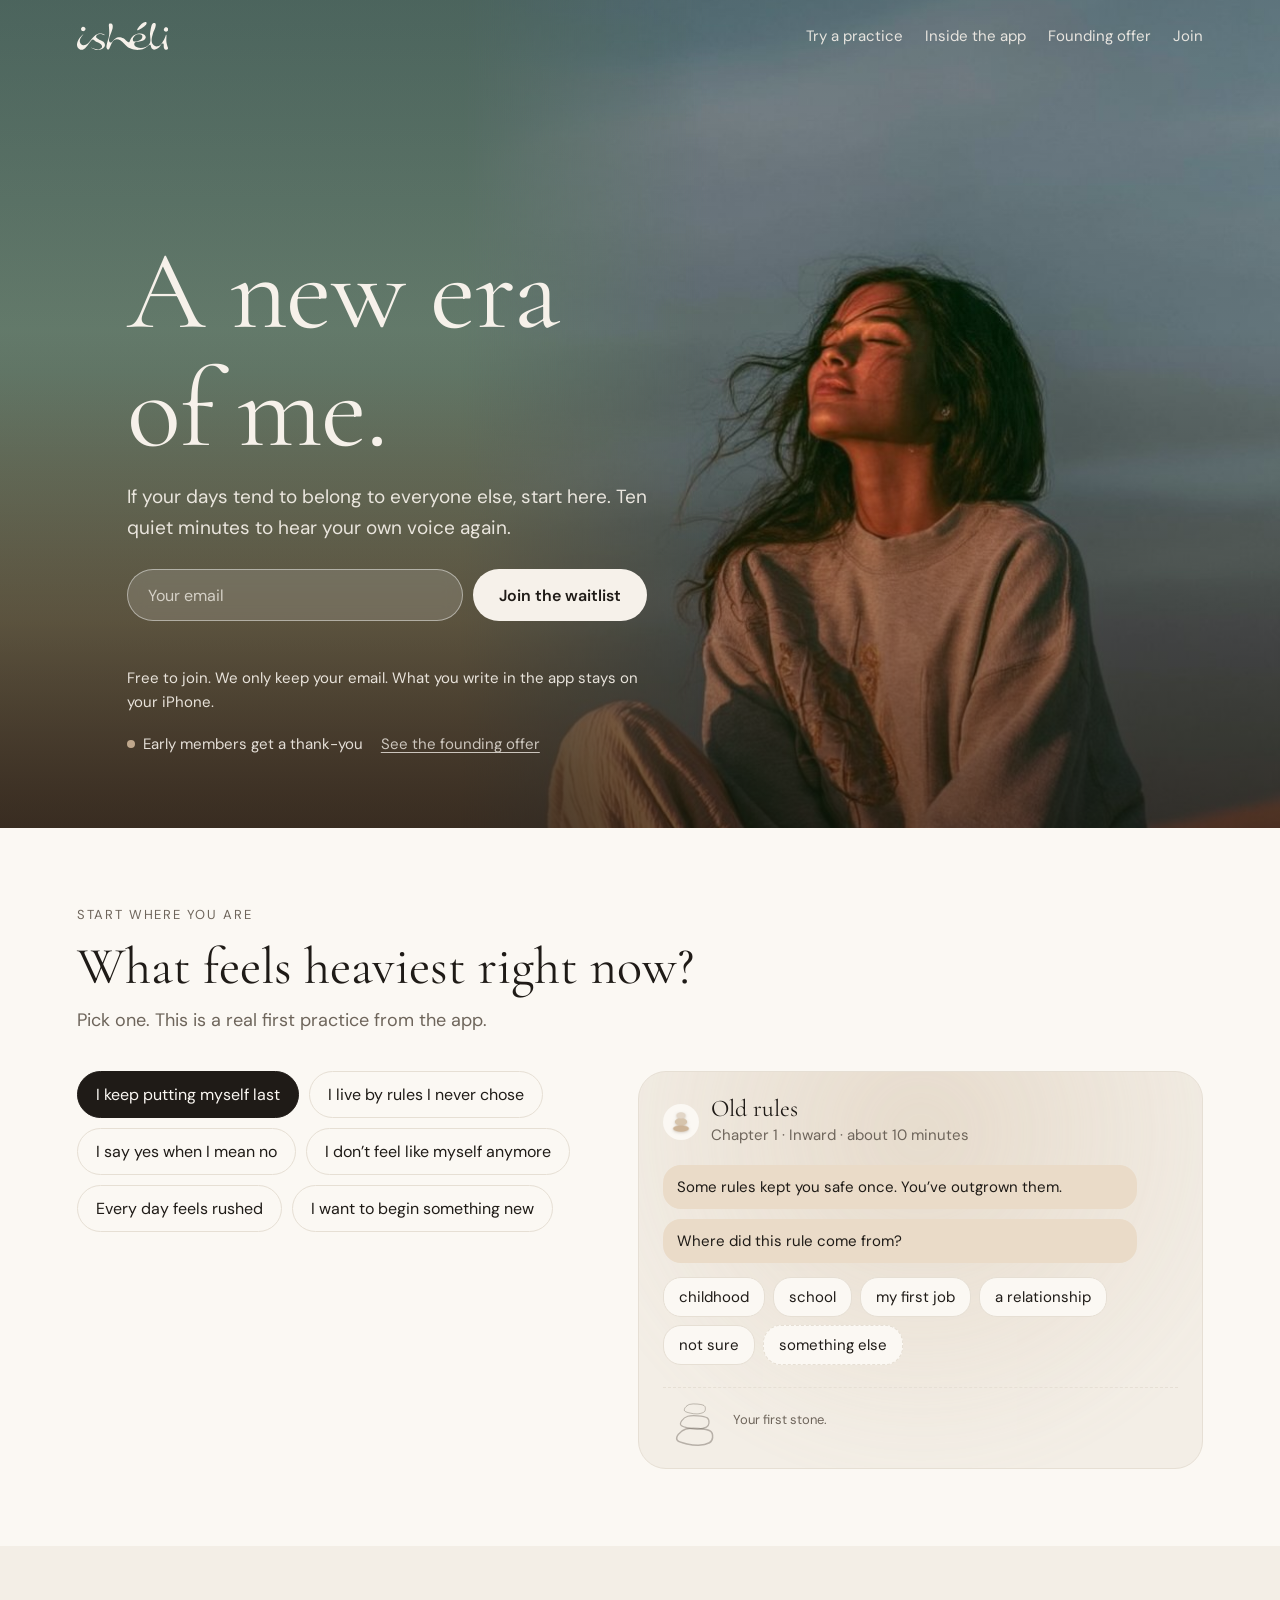
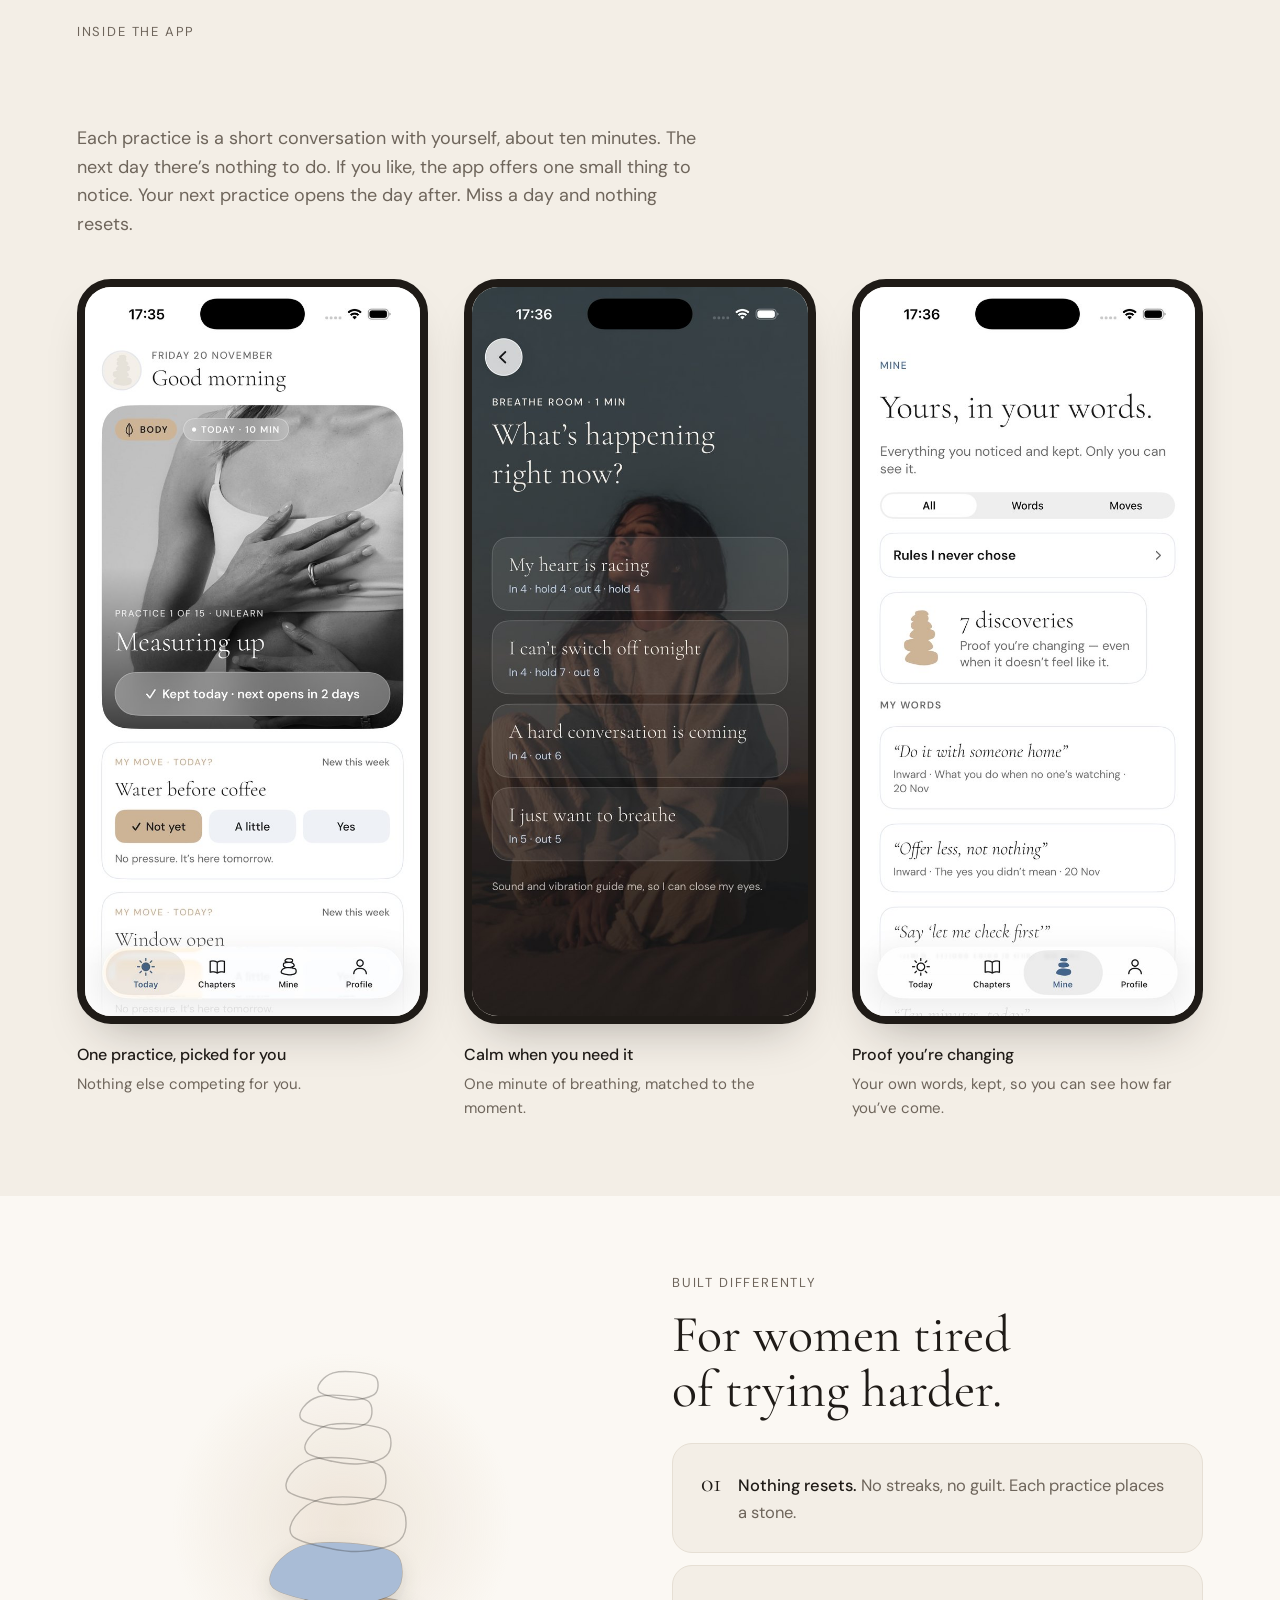
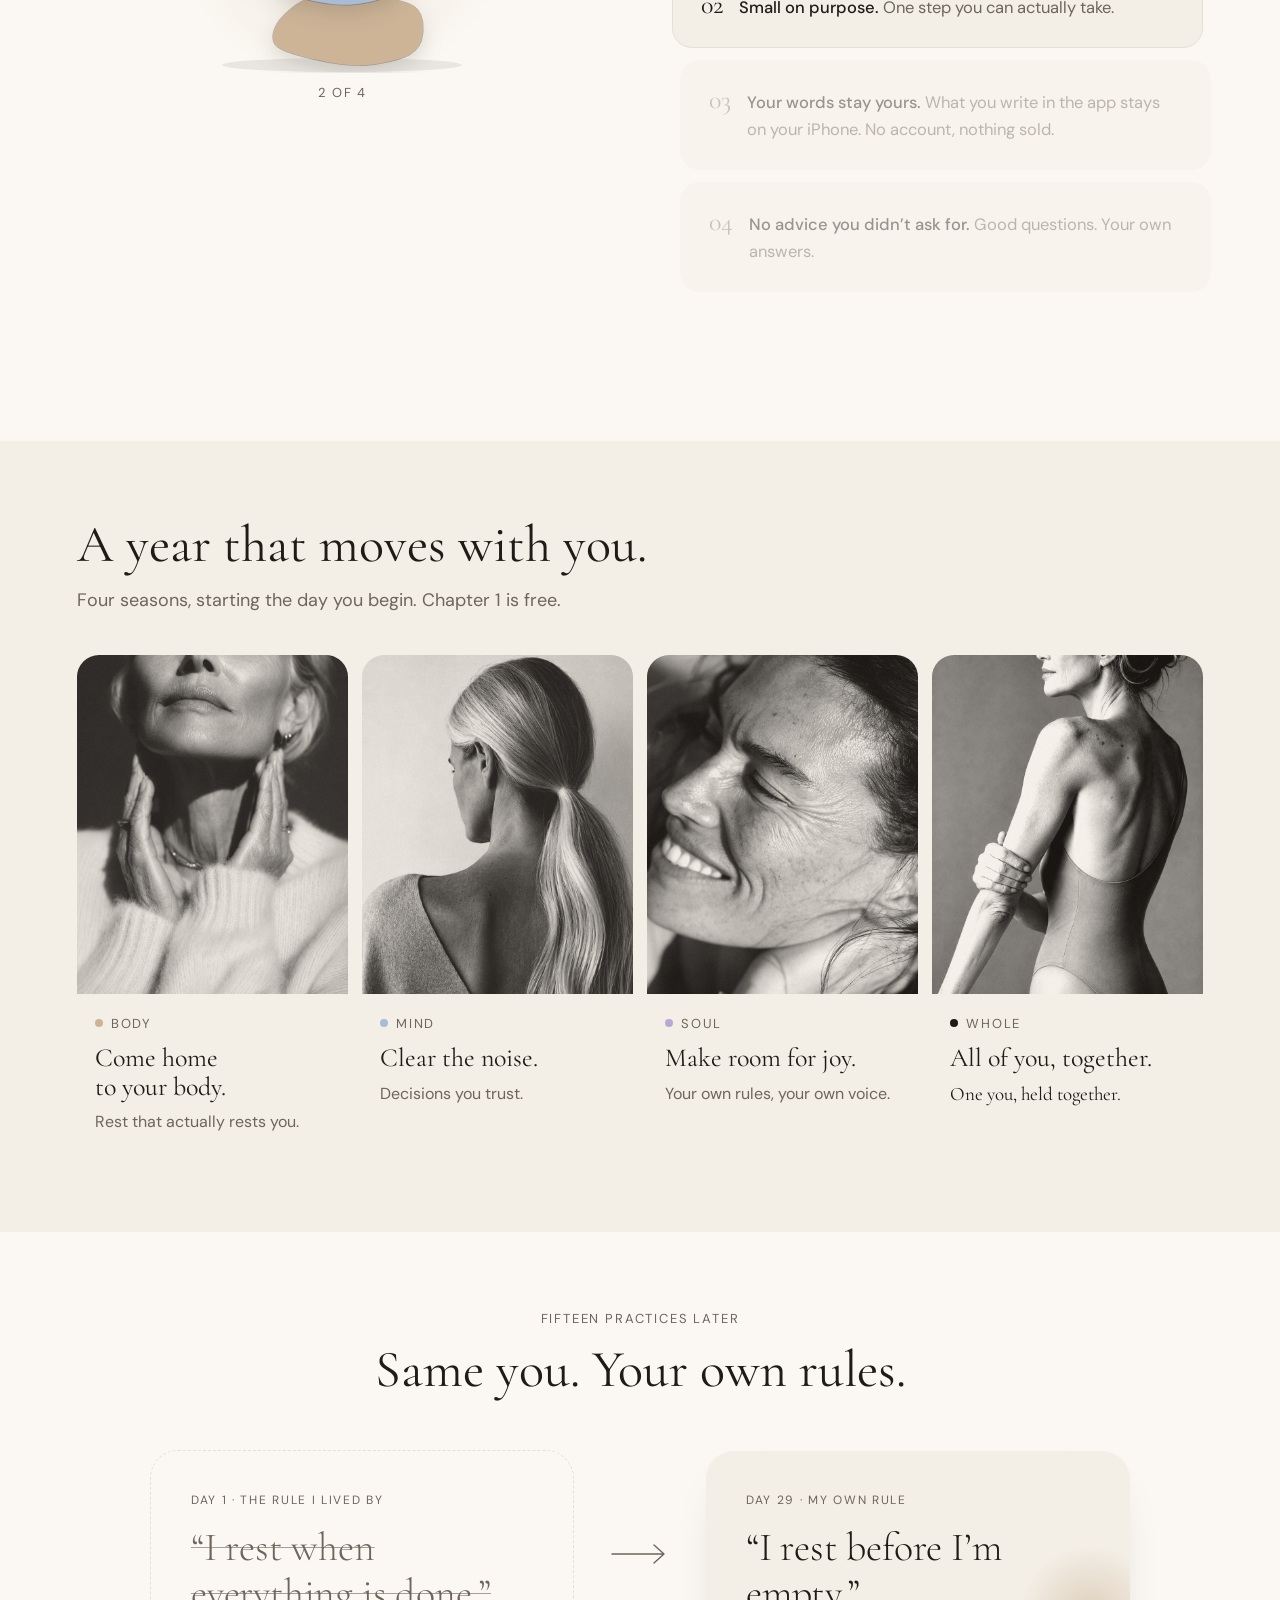
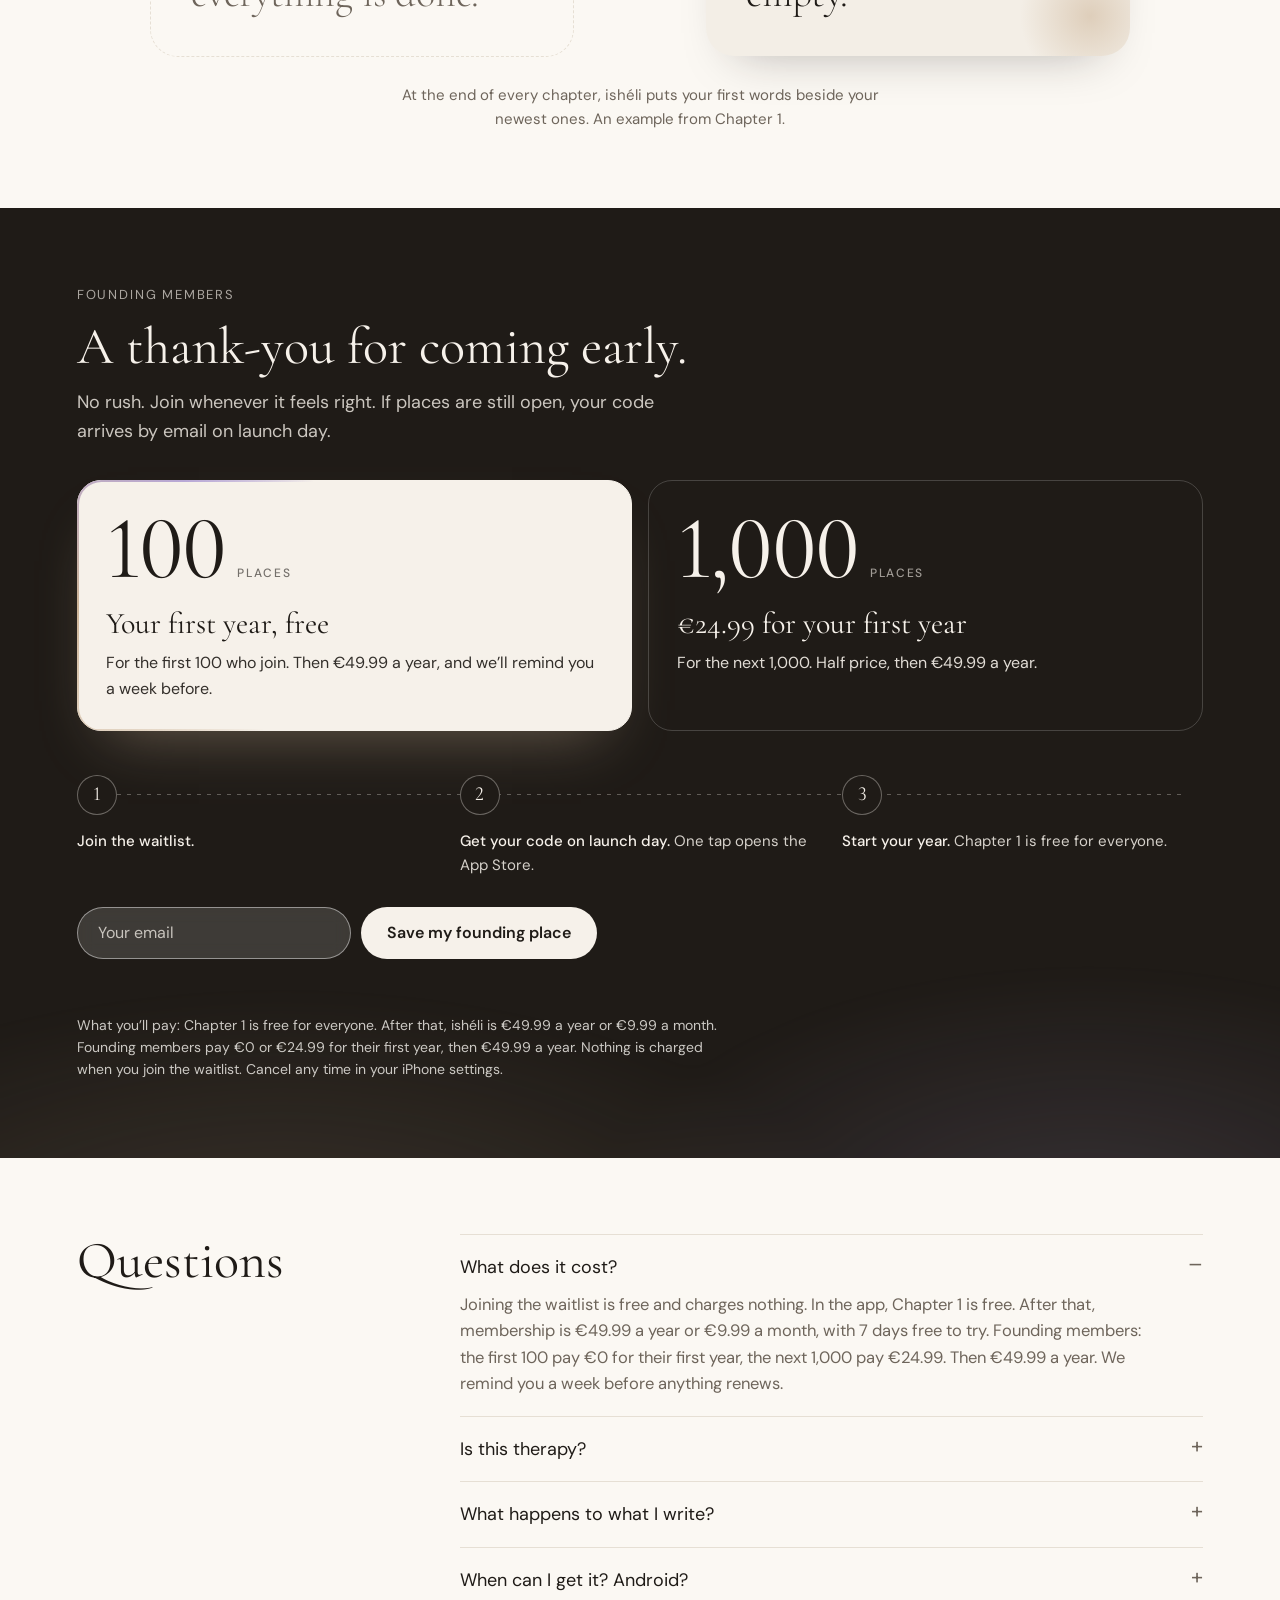
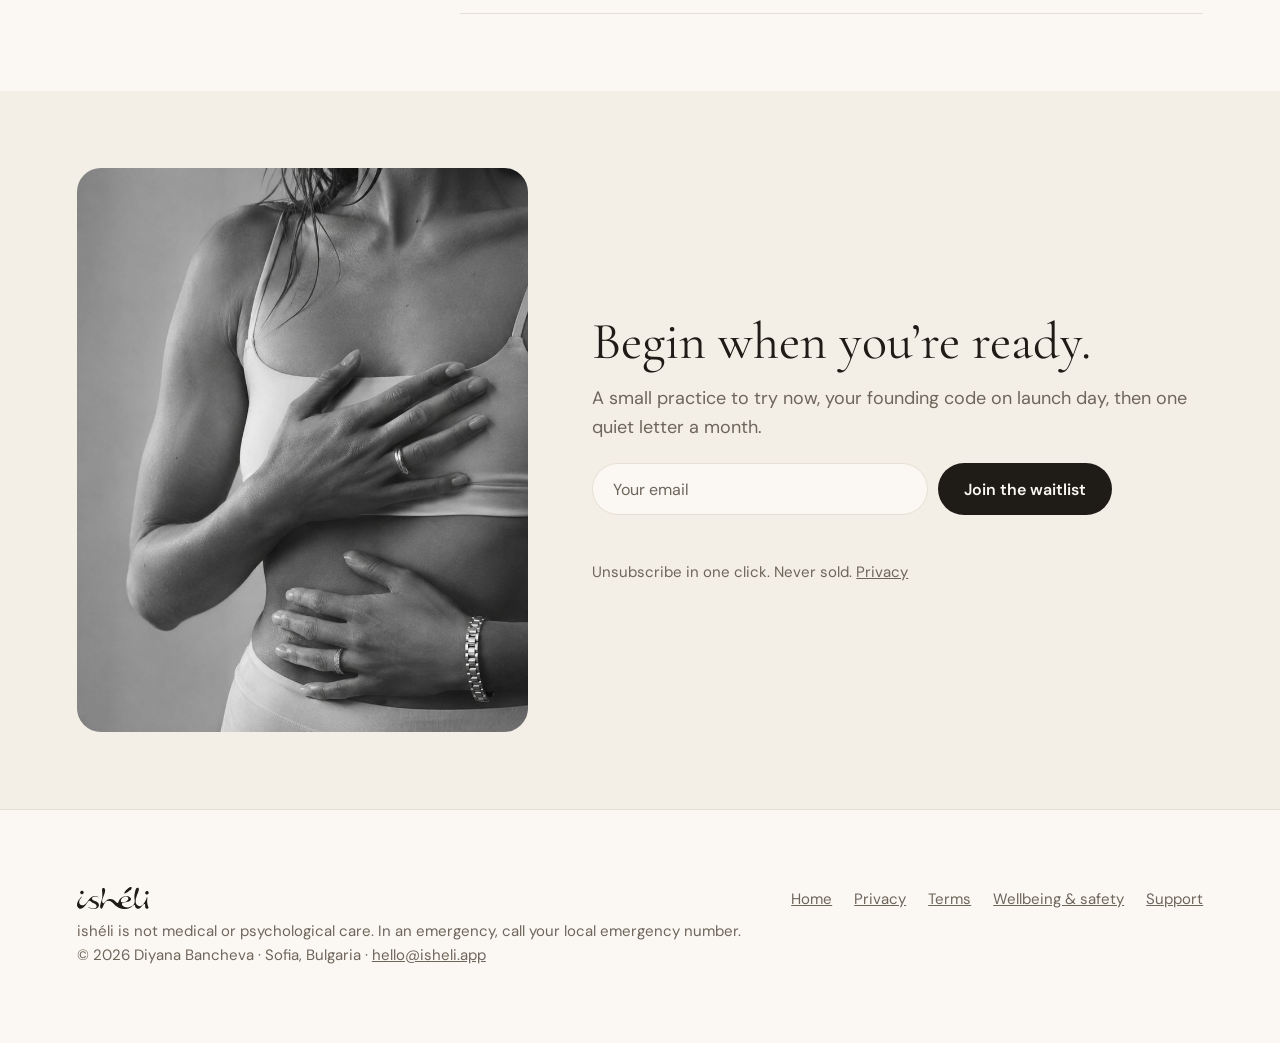
==== index.html @ 9d50bbc4 "Feel seen: personal reply, clear pricing, precise privacy, calmer offer Co-Authored-By: Claude Opus " ====
<!DOCTYPE html><html lang="en"><head><meta charset="utf-8">
<meta name="viewport" content="width=device-width,initial-scale=1">
<title>ishéli — a new era of me</title><meta name="description" content="Short practices that feel like a conversation. A stone for each one. Coming soon to iPhone.">
<link rel="icon" href="assets/favicon.png"><link rel="apple-touch-icon" href="assets/icon.png">
<meta property="og:title" content="ishéli — a new era of me"><meta property="og:description" content="Short practices that feel like a conversation. A stone for each one. Coming soon to iPhone."><meta property="og:image" content="https://isheli.app/assets/hero.jpg"><meta property="og:url" content="https://isheli.app/"><link rel="canonical" href="https://isheli.app/">
<link rel="preload" href="assets/fonts/CormorantGaramond.woff2" as="font" type="font/woff2" crossorigin><link rel="preload" href="assets/fonts/DMSans.woff2" as="font" type="font/woff2" crossorigin><link rel="stylesheet" href="assets/site.css"><script src="assets/consent.js" defer></script>
</head><body>
<header class="top"><svg class="wm" role="img" aria-label="ishéli" viewBox="0 0 636.12 195.147" fill="none" xmlns="http://www.w3.org/2000/svg">
<g id="ISHELI_FINAL_A_NEW_ERA_OF_ME_small">
<path id="Vector" d="M193.665 90.3365C192.832 88.1487 187.184 85.402 181.517 83.4983C168.489 79.1035 155.367 79.113 144.023 83.0057C123.313 90.1092 108.554 110.151 93.9939 129.254C84.4573 141.747 75.0153 153.833 61.2402 159.307C53.5957 162.338 44.6268 163.342 37.1054 160.254C28.6852 156.797 22.0909 148.197 20.1609 138.953C18.2782 129.927 20.8421 120.266 24.6359 112.841C26.178 109.819 27.9283 107.167 30.3503 103.975C36.2161 96.2278 46.027 85.2789 44.6646 85.2789C43.2266 85.2694 29.461 97.3548 22.3463 105.718C19.9527 108.531 18.316 110.927 16.6887 113.343C14.2383 116.98 11.8258 120.673 9.60249 124.746C1.39987 139.796 -4.11583 160.103 3.93541 175.399C9.70657 186.367 22.441 194.749 34.532 193.508C42.4224 192.694 50.0384 187.778 56.5949 182.228C68.175 172.425 76.4628 160.652 84.5424 148.671C87.8916 143.689 91.2124 138.678 95.3657 133.337C99.6042 127.881 104.713 122.085 109.585 121.251C116.861 120.01 123.597 129.804 131.052 135.363C134.931 138.252 139.009 139.995 143.247 141.776C150.277 144.731 157.779 147.799 164.184 153.179C170.788 158.72 176.228 166.723 174.289 173.95C173.125 178.288 169.293 182.351 165.083 185.287C154.222 192.845 140.759 192.892 128.365 188.914C120.229 186.31 112.556 181.963 105.252 180.343C102.897 179.822 100.579 179.576 100.162 180.286C99.9353 180.684 100.295 181.356 101.071 182.038C103.01 183.724 107.58 185.448 111.44 187.02C118.365 189.843 123.001 192.173 128.678 193.574C149.813 198.774 185.386 191.14 193.069 169.763C196.919 159.051 193.769 144.882 184.1 136.86C176.853 130.846 165.944 128.279 158.186 124.746C154.478 123.051 151.488 121.147 147.552 118.855C142.812 116.108 136.719 112.812 134.364 108.588C130.967 102.469 135.414 94.4188 141.535 89.6736C151.412 82.0113 165.651 82.9773 177.449 87.0973C180.769 88.2623 183.901 89.6736 187.156 90.7439C189.502 91.511 191.914 92.1077 193.021 91.7762C193.731 91.5678 193.911 90.9711 193.665 90.3365ZM618.299 36.4445C609.585 37.8652 602.934 50.0738 605.64 58.0108C608.176 65.4647 618.961 69.1586 626.587 66.0236C633.654 63.1159 638.016 54.3548 635.31 47.0714C632.916 40.6308 624.997 35.3458 618.299 36.4445ZM41.2871 33.5178C35.3362 34.5407 29.9718 40.091 28.4865 45.878C26.6605 53.0099 30.7193 60.5018 37.3514 63.0212C41.9494 64.7544 47.7773 64.1008 52.0915 61.3731C57.768 57.7929 60.8239 50.6136 58.8276 44.4572C56.6611 37.761 48.5436 32.2771 41.2871 33.5178ZM622.641 89.361C622.339 88.7264 621.96 88.2529 621.506 88.3855C620.995 88.537 620.39 89.4747 619.832 90.7439C618.763 93.1591 617.835 96.7677 616.776 100.092C613.881 109.147 609.964 116.07 606.047 123.117C601.913 130.552 597.788 138.129 592.357 145.649C584.438 156.646 573.747 167.547 561.505 169.744C548.969 171.989 534.806 165.122 527.389 154.107C519.092 141.775 519.262 124.235 521.769 109.743C523.065 102.261 524.986 95.5837 527.086 88.4423C529.13 81.4714 531.344 74.0458 534.002 67.0275C539.414 52.6879 546.633 40.0057 548.667 24.2169C549.442 18.1363 549.452 11.6011 544.892 8.74071C542.498 7.23476 538.846 6.74227 535.724 7.22531C526.755 8.59866 522.063 17.9658 519.092 26.6416C515.894 36.0088 514.692 44.5615 512.942 53.7866C511.324 62.3013 509.234 71.3843 508.798 80.4958C508.013 96.7771 512.488 113.153 511.655 128.79C511.164 138.044 508.817 147.032 503.585 154.429C497.653 162.811 488.032 169.138 478.088 173.704C458.646 182.626 437.974 184.776 418.617 176.1C409.582 172.046 400.84 165.643 399.184 156.257C398.295 151.218 399.449 145.327 403.205 142.42C405.23 140.857 408.011 140.156 410.783 139.502C421.455 136.983 432.118 135.041 442.212 133.384C448.608 132.333 454.786 131.395 461.059 128.364C469.668 124.216 478.457 116.155 479.261 107.963C480.009 100.357 473.869 92.657 466.64 87.6088C448.504 74.9645 423.546 79.0846 404.047 89.1526C390.281 96.2467 379.241 106.305 372.646 121.308C368.531 130.685 366.147 141.984 359.997 141.652C353.63 141.311 343.232 128.535 335.049 121.261C330.924 117.605 327.357 115.341 323.251 113.257C313.307 108.199 300.185 104.174 288.283 105.908C281.831 106.855 275.729 109.488 270.317 112.822C262.029 117.927 255.35 124.642 247.866 133.337C243.779 138.082 239.455 143.414 234.99 143.48C231.187 143.547 227.289 139.787 225.103 135.524C220.969 127.455 223.012 117.586 225.538 108.9C227.487 102.157 229.73 96.1235 232.189 89.9577C237.686 76.1484 244.309 61.6762 247.431 47.204C248.86 40.574 249.56 33.9535 249.011 26.6511C248.566 20.6462 247.27 14.1963 242.161 11.3359C238.027 9.03437 231.414 9.08172 227.478 10.976C221.215 13.9974 221.707 21.6976 222.274 29.3978C224.28 56.2397 227.289 83.1193 221.026 108.162C219.408 114.631 217.175 120.976 215.283 127.048C213.003 134.369 211.234 141.292 209.171 149.381C205.727 162.859 201.441 179.585 210.297 188.801C212.87 191.472 216.551 193.508 219.54 192.116C222.473 190.742 224.753 186.064 226.608 182.095C230.089 174.67 232.104 169.716 234.725 163.683C240.146 151.181 248.188 134.019 259.976 126.243C272.133 118.22 288.264 120.152 301.547 127.569C320.961 138.404 334.292 160.946 352.438 173.789C357.812 177.596 363.602 180.542 369.59 183.146C390.792 192.353 414.322 197.117 437.482 194.133C450.964 192.4 464.323 188.043 475.581 181.309C480.576 178.326 485.165 174.869 490.378 170.635C498.335 164.194 507.748 155.954 511.901 160.197C514.759 163.124 515.118 171.98 517.786 178.505C522.337 189.644 533.614 193.991 544.088 192.277C551.041 191.14 557.636 187.323 563.482 182.995C570.219 178.003 575.952 172.33 580.928 165.16C584.192 160.453 587.135 155.111 591.78 152.27C594.883 150.366 598.753 149.58 601.071 150.574C606.104 152.724 603.852 163.219 604.533 172.671C605.281 183.071 609.567 192.201 618.148 193.139C624.051 193.792 631.979 190.553 633.957 185.922C635.594 182.114 633.2 177.369 631.346 172.595C628.678 165.7 627.107 158.758 625.66 152.222C624.165 145.469 622.802 139.152 622.537 131.329C622.045 116.231 625.678 95.5458 622.641 89.361ZM452.988 93.1212C457.605 99.8743 455.391 111.353 449.299 118.58C445.94 122.568 441.399 125.257 436.716 127.587C429.752 131.044 422.486 133.715 414.454 135.363C406.299 137.04 397.368 137.684 392.807 133.412C388.446 129.311 388.105 120.702 390.641 113.267C393.035 106.229 398.002 100.253 403.489 95.6405C409.232 90.8196 415.533 87.4951 423.234 86.027C434.133 83.9433 447.832 85.5725 452.988 93.1212ZM483.452 2.34753C480.113 -1.89564 471.74 0.330168 464.937 3.38942C452.44 8.987 445.211 17.3786 436.498 27.4372C430.244 34.6544 423.224 42.7429 420.377 50.8031C419.061 54.5064 418.636 58.2002 421.237 58.3139C422.344 58.3517 424 57.7551 425.646 57.0921C434.464 53.5498 442.979 48.3879 450.841 43.4249C457.605 39.1438 463.887 35.0143 470.614 29.7388C476.915 24.7852 483.623 18.8278 484.947 11.2791C485.524 7.99252 485.08 4.41229 483.452 2.34753Z" fill-rule="evenodd" clip-rule="evenodd" fill="currentColor"/>
</g>
</svg>
<nav><a href="#feel">Try a practice</a><a href="#how">Inside the app</a><a href="#offer">Founding offer</a><a href="#join">Join</a></nav></header>
<section class="hero"><img src="assets/hero.jpg" alt="A woman sitting on a sand dune at sunset, eyes closed, face turned to the light">
<div class="in" id="join"><h1>A new era<br>of me.</h1>
<p class="sub">If your days tend to belong to everyone else, start here. Ten quiet minutes to hear your own voice again.</p>
<form class="join" novalidate>
<input type="email" name="email" required autocomplete="email" placeholder="Your email" aria-label="Your email">
<button type="submit">Join the waitlist</button></form>
<p class="note" role="status" aria-live="polite"></p>
<p class="reassure">Free to join. We only keep your email. What you write in the app stays on your iPhone.</p>
<div class="offer-line"><span>Early members get a thank-you</span><a href="#offer">See the founding offer</a></div>
</div></section>

<section class="band" id="feel"><div class="wrap">
<p class="eyebrow">Start where you are</p>
<h2 class="reveal">What feels heaviest right now?</h2>
<p class="lead">Pick one. This is a real first practice from the app.</p>
<div class="feel" id="feel-root" style="--glow:#CDB497">
<div class="pains" role="radiogroup" aria-label="What feels heaviest right now">
<button type="button" role="radio" aria-checked="true" class="pain" data-k="myself-last">I keep putting myself last</button>
<button type="button" role="radio" aria-checked="false" class="pain" data-k="own-rules">I live by rules I never chose</button>
<button type="button" role="radio" aria-checked="false" class="pain" data-k="say-what-i-think">I say yes when I mean no</button>
<button type="button" role="radio" aria-checked="false" class="pain" data-k="know-myself">I don’t feel like myself anymore</button>
<button type="button" role="radio" aria-checked="false" class="pain" data-k="slow-down">Every day feels rushed</button>
<button type="button" role="radio" aria-checked="false" class="pain" data-k="begin-new">I want to begin something new</button>
</div>
<div class="demo" aria-live="polite"><span class="demo-glow" aria-hidden="true"></span>
<div class="demo-top"><img class="demo-mark" src="assets/icon.png" alt="" width="36" height="36"><span><b id="d-title">Old rules</b><small>Chapter 1 · Inward · about 10 minutes</small></span></div>
<div class="bub ish" id="d-insight">Some rules kept you safe once. You’ve outgrown them.</div>
<div class="bub ish" id="d-q">Where did this rule come from?</div>
<div class="opts" id="d-opts" role="group" aria-label="Your answer"><button type="button">childhood</button><button type="button">school</button><button type="button">my first job</button><button type="button">a relationship</button><button type="button">not sure</button><button type="button" class="else">something else</button></div>
<div class="bub her" id="d-her" hidden></div>
<div class="bub ish reflect" id="d-reflect" hidden></div>
<p class="demo-hint" id="d-notme" hidden>Not quite you? Choose another above. You can always say it in your own words.</p>
<p class="demo-hint" id="d-hint" hidden>Tap an answer — there’s no wrong one.</p>
<div class="demo-move" id="d-movebox"><small>One small thing to try</small><b id="d-move">Keep the care, drop the cost</b><span id="d-light">Write the old rule down. That’s all.</span></div>
<div class="demo-stone" id="d-stone" aria-hidden="true"><svg viewBox="0 0 60 52"><path class="ms ms3" transform="translate(17 6) scale(.17)" d="M151.722 40.7958C151.045 48.3656 148.475 55.4839 139.378 60.4493C130.263 65.4148 111.634 69.8073 97.0671 70.606C82.5006 71.4046 65.6597 68.3837 51.9613 65.2412C38.2628 62.0987 20.4844 57.9319 14.8592 51.7337C9.23398 45.5356 12.7411 35.5352 18.21 28.087C23.679 20.6562 34.5821 10.9857 47.7076 7.11403C60.8158 3.24236 80.9554 3.58959 96.9109 4.90909C112.866 6.22858 134.273 9.05855 143.423 15.0484C152.555 21.0208 152.399 33.2261 151.722 40.7958Z"/><path class="ms ms2" transform="translate(12 19) scale(.23)" d="M151.722 40.7958C151.045 48.3656 148.475 55.4839 139.378 60.4493C130.263 65.4148 111.634 69.8073 97.0671 70.606C82.5006 71.4046 65.6597 68.3837 51.9613 65.2412C38.2628 62.0987 20.4844 57.9319 14.8592 51.7337C9.23398 45.5356 12.7411 35.5352 18.21 28.087C23.679 20.6562 34.5821 10.9857 47.7076 7.11403C60.8158 3.24236 80.9554 3.58959 96.9109 4.90909C112.866 6.22858 134.273 9.05855 143.423 15.0484C152.555 21.0208 152.399 33.2261 151.722 40.7958Z"/><path class="ms ms1" transform="translate(7 33) scale(.29)" d="M151.722 40.7958C151.045 48.3656 148.475 55.4839 139.378 60.4493C130.263 65.4148 111.634 69.8073 97.0671 70.606C82.5006 71.4046 65.6597 68.3837 51.9613 65.2412C38.2628 62.0987 20.4844 57.9319 14.8592 51.7337C9.23398 45.5356 12.7411 35.5352 18.21 28.087C23.679 20.6562 34.5821 10.9857 47.7076 7.11403C60.8158 3.24236 80.9554 3.58959 96.9109 4.90909C112.866 6.22858 134.273 9.05855 143.423 15.0484C152.555 21.0208 152.399 33.2261 151.722 40.7958Z"/></svg><span>Your first stone.</span></div>
</div>
</div>

</div></section>

<section class="band" id="how" style="background:var(--paper2)"><div class="wrap">
<p class="eyebrow">Inside the app</p>
<h2 class="reveal">Ten minutes. Then a day to let it settle.</h2>
<p class="lead rhythm reveal">Each practice is a short conversation with yourself, about ten minutes. The next day there’s nothing to do. If you like, the app offers one small thing to notice. Your next practice opens the day after. Miss a day and nothing resets.</p>
<div class="phones">
<figure class="phone"><img src="assets/screens/today.jpg" alt="ishéli Today screen: today’s practice card, Measuring up, and a small move to try this week" loading="lazy" width="640" height="1391"><figcaption><b>One practice, picked for you</b>Nothing else competing for you.</figcaption></figure>
<figure class="phone"><img src="assets/screens/breathe.jpg" alt="ishéli Breathe room: What’s happening right now? with choices like My heart is racing and I can’t switch off tonight" loading="lazy" width="640" height="1391"><figcaption><b>Calm when you need it</b>One minute of breathing, matched to the moment.</figcaption></figure>
<figure class="phone"><img src="assets/screens/mine.jpg" alt="ishéli Mine screen: Yours, in your words — your stones and the words you kept" loading="lazy" width="640" height="1391"><figcaption><b>Proof you’re changing</b>Your own words, kept, so you can see how far you’ve come.</figcaption></figure>
</div>
</div></section>

<section class="band built"><div class="wrap cairn">
<div class="cairn-stick" style="color:var(--ink)"><svg viewBox="0 0 340 400" role="img" aria-label="A cairn of stones, one placed for each promise"><defs><radialGradient id="cg" cx="50%" cy="50%" r="50%"><stop offset="0" style="stop-color:var(--body);stop-opacity:.28"/><stop offset="1" style="stop-color:var(--body);stop-opacity:0"/></radialGradient></defs><circle class="cairn-halo" cx="170" cy="250" r="170" fill="url(#cg)"/><ellipse cx="170" cy="392" rx="120" ry="7" fill="currentColor" opacity=".08"/><path class="slot" transform="translate(101 321) scale(1.071 1.059) translate(-12 -3.3)" d="M151.722 40.7958C151.045 48.3656 148.475 55.4839 139.378 60.4493C130.263 65.4148 111.634 69.8073 97.0671 70.606C82.5006 71.4046 65.6597 68.3837 51.9613 65.2412C38.2628 62.0987 20.4844 57.9319 14.8592 51.7337C9.23398 45.5356 12.7411 35.5352 18.21 28.087C23.679 20.6562 34.5821 10.9857 47.7076 7.11403C60.8158 3.24236 80.9554 3.58959 96.9109 4.90909C112.866 6.22858 134.273 9.05855 143.423 15.0484C152.555 21.0208 152.399 33.2261 151.722 40.7958Z"/><g class="fill" data-s="1"><path transform="translate(101 321) scale(1.071 1.059) translate(-12 -3.3)" d="M151.722 40.7958C151.045 48.3656 148.475 55.4839 139.378 60.4493C130.263 65.4148 111.634 69.8073 97.0671 70.606C82.5006 71.4046 65.6597 68.3837 51.9613 65.2412C38.2628 62.0987 20.4844 57.9319 14.8592 51.7337C9.23398 45.5356 12.7411 35.5352 18.21 28.087C23.679 20.6562 34.5821 10.9857 47.7076 7.11403C60.8158 3.24236 80.9554 3.58959 96.9109 4.90909C112.866 6.22858 134.273 9.05855 143.423 15.0484C152.555 21.0208 152.399 33.2261 151.722 40.7958Z" fill="#CDB497"/></g><path class="slot" transform="translate(98 269) scale(0.943 0.932) translate(-12 -3.3)" d="M151.722 40.7958C151.045 48.3656 148.475 55.4839 139.378 60.4493C130.263 65.4148 111.634 69.8073 97.0671 70.606C82.5006 71.4046 65.6597 68.3837 51.9613 65.2412C38.2628 62.0987 20.4844 57.9319 14.8592 51.7337C9.23398 45.5356 12.7411 35.5352 18.21 28.087C23.679 20.6562 34.5821 10.9857 47.7076 7.11403C60.8158 3.24236 80.9554 3.58959 96.9109 4.90909C112.866 6.22858 134.273 9.05855 143.423 15.0484C152.555 21.0208 152.399 33.2261 151.722 40.7958Z"/><g class="fill" data-s="2"><path transform="translate(98 269) scale(0.943 0.932) translate(-12 -3.3)" d="M151.722 40.7958C151.045 48.3656 148.475 55.4839 139.378 60.4493C130.263 65.4148 111.634 69.8073 97.0671 70.606C82.5006 71.4046 65.6597 68.3837 51.9613 65.2412C38.2628 62.0987 20.4844 57.9319 14.8592 51.7337C9.23398 45.5356 12.7411 35.5352 18.21 28.087C23.679 20.6562 34.5821 10.9857 47.7076 7.11403C60.8158 3.24236 80.9554 3.58959 96.9109 4.90909C112.866 6.22858 134.273 9.05855 143.423 15.0484C152.555 21.0208 152.399 33.2261 151.722 40.7958Z" fill="#A9BCD6"/></g><path class="slot" transform="translate(118 223.3) scale(0.829 0.819) translate(-12 -3.3)" d="M151.722 40.7958C151.045 48.3656 148.475 55.4839 139.378 60.4493C130.263 65.4148 111.634 69.8073 97.0671 70.606C82.5006 71.4046 65.6597 68.3837 51.9613 65.2412C38.2628 62.0987 20.4844 57.9319 14.8592 51.7337C9.23398 45.5356 12.7411 35.5352 18.21 28.087C23.679 20.6562 34.5821 10.9857 47.7076 7.11403C60.8158 3.24236 80.9554 3.58959 96.9109 4.90909C112.866 6.22858 134.273 9.05855 143.423 15.0484C152.555 21.0208 152.399 33.2261 151.722 40.7958Z"/><g class="fill" data-s="3"><path transform="translate(118 223.3) scale(0.829 0.819) translate(-12 -3.3)" d="M151.722 40.7958C151.045 48.3656 148.475 55.4839 139.378 60.4493C130.263 65.4148 111.634 69.8073 97.0671 70.606C82.5006 71.4046 65.6597 68.3837 51.9613 65.2412C38.2628 62.0987 20.4844 57.9319 14.8592 51.7337C9.23398 45.5356 12.7411 35.5352 18.21 28.087C23.679 20.6562 34.5821 10.9857 47.7076 7.11403C60.8158 3.24236 80.9554 3.58959 96.9109 4.90909C112.866 6.22858 134.273 9.05855 143.423 15.0484C152.555 21.0208 152.399 33.2261 151.722 40.7958Z" fill="#B8A8D6"/></g><path class="slot" transform="translate(114 184) scale(0.714 0.706) translate(-12 -3.3)" d="M151.722 40.7958C151.045 48.3656 148.475 55.4839 139.378 60.4493C130.263 65.4148 111.634 69.8073 97.0671 70.606C82.5006 71.4046 65.6597 68.3837 51.9613 65.2412C38.2628 62.0987 20.4844 57.9319 14.8592 51.7337C9.23398 45.5356 12.7411 35.5352 18.21 28.087C23.679 20.6562 34.5821 10.9857 47.7076 7.11403C60.8158 3.24236 80.9554 3.58959 96.9109 4.90909C112.866 6.22858 134.273 9.05855 143.423 15.0484C152.555 21.0208 152.399 33.2261 151.722 40.7958Z"/><g class="fill" data-s="4"><path transform="translate(114 184) scale(0.714 0.706) translate(-12 -3.3)" d="M151.722 40.7958C151.045 48.3656 148.475 55.4839 139.378 60.4493C130.263 65.4148 111.634 69.8073 97.0671 70.606C82.5006 71.4046 65.6597 68.3837 51.9613 65.2412C38.2628 62.0987 20.4844 57.9319 14.8592 51.7337C9.23398 45.5356 12.7411 35.5352 18.21 28.087C23.679 20.6562 34.5821 10.9857 47.7076 7.11403C60.8158 3.24236 80.9554 3.58959 96.9109 4.90909C112.866 6.22858 134.273 9.05855 143.423 15.0484C152.555 21.0208 152.399 33.2261 151.722 40.7958Z" fill="#D9B8A0"/></g><path class="slot" transform="translate(133 150.1) scale(0.614 0.607) translate(-12 -3.3)" d="M151.722 40.7958C151.045 48.3656 148.475 55.4839 139.378 60.4493C130.263 65.4148 111.634 69.8073 97.0671 70.606C82.5006 71.4046 65.6597 68.3837 51.9613 65.2412C38.2628 62.0987 20.4844 57.9319 14.8592 51.7337C9.23398 45.5356 12.7411 35.5352 18.21 28.087C23.679 20.6562 34.5821 10.9857 47.7076 7.11403C60.8158 3.24236 80.9554 3.58959 96.9109 4.90909C112.866 6.22858 134.273 9.05855 143.423 15.0484C152.555 21.0208 152.399 33.2261 151.722 40.7958Z"/><path class="slot" transform="translate(128 121.8) scale(0.514 0.508) translate(-12 -3.3)" d="M151.722 40.7958C151.045 48.3656 148.475 55.4839 139.378 60.4493C130.263 65.4148 111.634 69.8073 97.0671 70.606C82.5006 71.4046 65.6597 68.3837 51.9613 65.2412C38.2628 62.0987 20.4844 57.9319 14.8592 51.7337C9.23398 45.5356 12.7411 35.5352 18.21 28.087C23.679 20.6562 34.5821 10.9857 47.7076 7.11403C60.8158 3.24236 80.9554 3.58959 96.9109 4.90909C112.866 6.22858 134.273 9.05855 143.423 15.0484C152.555 21.0208 152.399 33.2261 151.722 40.7958Z"/><path class="slot" transform="translate(146 98.2) scale(0.429 0.424) translate(-12 -3.3)" d="M151.722 40.7958C151.045 48.3656 148.475 55.4839 139.378 60.4493C130.263 65.4148 111.634 69.8073 97.0671 70.606C82.5006 71.4046 65.6597 68.3837 51.9613 65.2412C38.2628 62.0987 20.4844 57.9319 14.8592 51.7337C9.23398 45.5356 12.7411 35.5352 18.21 28.087C23.679 20.6562 34.5821 10.9857 47.7076 7.11403C60.8158 3.24236 80.9554 3.58959 96.9109 4.90909C112.866 6.22858 134.273 9.05855 143.423 15.0484C152.555 21.0208 152.399 33.2261 151.722 40.7958Z"/></svg><p class="cairn-count" aria-hidden="true"><span id="cairn-n">0</span> of 4</p></div>
<div><p class="eyebrow">Built differently</p><h2 class="reveal">For women tired of trying harder.</h2>
<ol class="diff">
<li data-i="1"><span class="diff-n">01</span><div><b>Nothing resets.</b> No streaks, no guilt. Each practice places a stone.</div></li>
<li data-i="2"><span class="diff-n">02</span><div><b>Small on purpose.</b> One step you can actually take.</div></li>
<li data-i="3"><span class="diff-n">03</span><div><b>Your words stay yours.</b> What you write in the app stays on your iPhone. No account, nothing sold.</div></li>
<li data-i="4"><span class="diff-n">04</span><div><b>No advice you didn’t ask for.</b> Good questions. Your own answers.</div></li>
</ol></div>
</div></section>

<section class="band" style="background:var(--paper2)"><div class="wrap">
<h2 class="reveal">A year that moves with you.</h2>
<p class="lead" style="margin-top:14px">Four seasons, starting the day you begin. Chapter 1 is free.</p>
<div class="seasons">
<article class="season" style="--a:var(--body)"><div class="ph" style="background-image:url(assets/body.jpg);background-position:center 30%"></div><div class="t"><small>Body</small><h3>Come home to your body.</h3><p>Rest that actually rests you.</p></div></article>
<article class="season" style="--a:var(--mind)"><div class="ph" style="background-image:url(assets/mind.jpg)"></div><div class="t"><small>Mind</small><h3>Clear the noise.</h3><p>Decisions you trust.</p></div></article>
<article class="season" style="--a:var(--soul)"><div class="ph" style="background-image:url(assets/soul.jpg)"></div><div class="t"><small>Soul</small><h3>Make room for joy.</h3><p>Your own rules, your own voice.</p></div></article>
<article class="season whole-card" style="--a:var(--ink)"><div class="ph" style="background-image:url(assets/whole.jpg)"></div><div class="t"><small>Whole</small><h3>All of you, together.</h3><p class="verse">One you, held together.</p></div></article>
</div>
</div></section>


<section class="band thennow" aria-labelledby="tn-h"><div class="wrap">
<p class="eyebrow">Fifteen practices later</p>
<h2 class="reveal" id="tn-h">Same you. Your own rules.</h2>
<div class="tn">
<figure class="tn-card then reveal"><figcaption>Day 1 · the rule I lived by</figcaption><blockquote>“I rest when everything is done.”</blockquote></figure>
<div class="tn-arrow" aria-hidden="true"><svg viewBox="0 0 60 24"><path d="M2 12h52M44 3l10 9-10 9" fill="none" stroke="currentColor" stroke-width="1.4" stroke-linecap="round" stroke-linejoin="round" pathLength="1"/></svg></div>
<figure class="tn-card now reveal"><figcaption>Day 29 · my own rule</figcaption><blockquote>“I rest before I’m empty.”</blockquote></figure>
</div>
<p class="tn-note reveal">At the end of every chapter, ishéli puts your first words beside your newest ones. An example from Chapter 1.</p>
</div></section>

<section class="band offer" id="offer"><div class="wrap">
<p class="eyebrow">Founding members</p>
<h2 class="reveal">A thank-you for coming early.</h2>
<p class="lead">No rush. Join whenever it feels right. If places are still open, your code arrives by email on launch day.</p>
<div class="tiers">
<article class="tier lead-tier reveal">
<span class="tier-ring" aria-hidden="true"></span>
<div class="tier-n"><span class="count" data-to="100">100</span><em>places</em></div>
<h3>Your first year, free</h3>
<p class="tier-then">For the first 100 who join. Then €49.99 a year, and we’ll remind you a week before.</p>

</article>
<article class="tier reveal">
<div class="tier-n"><span class="count" data-to="1000">1,000</span><em>places</em></div>
<h3>€24.99 for your first year</h3>
<p class="tier-then">For the next 1,000. Half price, then €49.99 a year.</p>

</article>
</div>
<ol class="offer-how">
<li class="reveal"><span class="step">1</span><div><b>Join the waitlist.</b></div></li>
<li class="reveal"><span class="step">2</span><div><b>Get your code on launch day.</b> One tap opens the App Store.</div></li>
<li class="reveal"><span class="step">3</span><div><b>Start your year.</b> Chapter 1 is free for everyone.</div></li>
</ol>
<form class="join light-on-dark" novalidate>
<input type="email" name="email" required autocomplete="email" placeholder="Your email" aria-label="Your email">
<button type="submit">Save my founding place</button></form>
<p class="note" role="status" aria-live="polite"></p>
<p class="price-clear">What you’ll pay: Chapter 1 is free for everyone. After that, ishéli is €49.99 a year or €9.99 a month. Founding members pay €0 or €24.99 for their first year, then €49.99 a year. Nothing is charged when you join the waitlist. Cancel any time in your iPhone settings.</p>
</div></section>

<section class="band" id="faq"><div class="wrap faq">
<h2>Questions</h2>
<div>
<details open><summary>What does it cost?</summary><p>Joining the waitlist is free and charges nothing. In the app, Chapter 1 is free. After that, membership is €49.99 a year or €9.99 a month, with 7 days free to try. Founding members: the first 100 pay €0 for their first year, the next 1,000 pay €24.99. Then €49.99 a year. We remind you a week before anything renews.</p></details>
<details><summary>Is this therapy?</summary><p>No. ishéli is a companion for reflection, not medical or psychological care. In an emergency, call your local emergency number.</p></details>
<details><summary>What happens to what I write?</summary><p>What you write in the app stays on your iPhone. No account, no server reading it. Delete everything any time. The waitlist only keeps your email, to tell you when ishéli is ready.</p></details>
<details><summary>When can I get it? Android?</summary><p>Soon, on iPhone first. Android later: join and you’ll hear the day it’s ready.</p></details>
</div></div></section>

<section class="band closing" style="background:var(--paper2)"><div class="wrap closing-wrap">
<figure class="closing-ph"><img src="assets/closing.jpg" alt="A woman resting one hand on her heart and one on her stomach" loading="lazy" width="800" height="1000"></figure>
<div class="closing-tx">
<h2 class="reveal">Begin when you’re ready.</h2><p class="lead" style="margin:14px 0 22px">A small practice to try now, your founding code on launch day, then one quiet letter a month.</p>
<form class="join light" novalidate>
<input type="email" name="email" required autocomplete="email" placeholder="Your email" aria-label="Your email">
<button type="submit">Join the waitlist</button></form>
<p class="note" role="status" aria-live="polite"></p><p class="listnote">Unsubscribe in one click. Never sold. <a href="privacy.html#our-website-and-waitlist">Privacy</a></p>
</div>
</div></section>
<footer class="band"><div class="wrap">
<div><svg class="wm" role="img" aria-label="ishéli" viewBox="0 0 636.12 195.147" fill="none" xmlns="http://www.w3.org/2000/svg">
<g id="ISHELI_FINAL_A_NEW_ERA_OF_ME_small">
<path id="Vector" d="M193.665 90.3365C192.832 88.1487 187.184 85.402 181.517 83.4983C168.489 79.1035 155.367 79.113 144.023 83.0057C123.313 90.1092 108.554 110.151 93.9939 129.254C84.4573 141.747 75.0153 153.833 61.2402 159.307C53.5957 162.338 44.6268 163.342 37.1054 160.254C28.6852 156.797 22.0909 148.197 20.1609 138.953C18.2782 129.927 20.8421 120.266 24.6359 112.841C26.178 109.819 27.9283 107.167 30.3503 103.975C36.2161 96.2278 46.027 85.2789 44.6646 85.2789C43.2266 85.2694 29.461 97.3548 22.3463 105.718C19.9527 108.531 18.316 110.927 16.6887 113.343C14.2383 116.98 11.8258 120.673 9.60249 124.746C1.39987 139.796 -4.11583 160.103 3.93541 175.399C9.70657 186.367 22.441 194.749 34.532 193.508C42.4224 192.694 50.0384 187.778 56.5949 182.228C68.175 172.425 76.4628 160.652 84.5424 148.671C87.8916 143.689 91.2124 138.678 95.3657 133.337C99.6042 127.881 104.713 122.085 109.585 121.251C116.861 120.01 123.597 129.804 131.052 135.363C134.931 138.252 139.009 139.995 143.247 141.776C150.277 144.731 157.779 147.799 164.184 153.179C170.788 158.72 176.228 166.723 174.289 173.95C173.125 178.288 169.293 182.351 165.083 185.287C154.222 192.845 140.759 192.892 128.365 188.914C120.229 186.31 112.556 181.963 105.252 180.343C102.897 179.822 100.579 179.576 100.162 180.286C99.9353 180.684 100.295 181.356 101.071 182.038C103.01 183.724 107.58 185.448 111.44 187.02C118.365 189.843 123.001 192.173 128.678 193.574C149.813 198.774 185.386 191.14 193.069 169.763C196.919 159.051 193.769 144.882 184.1 136.86C176.853 130.846 165.944 128.279 158.186 124.746C154.478 123.051 151.488 121.147 147.552 118.855C142.812 116.108 136.719 112.812 134.364 108.588C130.967 102.469 135.414 94.4188 141.535 89.6736C151.412 82.0113 165.651 82.9773 177.449 87.0973C180.769 88.2623 183.901 89.6736 187.156 90.7439C189.502 91.511 191.914 92.1077 193.021 91.7762C193.731 91.5678 193.911 90.9711 193.665 90.3365ZM618.299 36.4445C609.585 37.8652 602.934 50.0738 605.64 58.0108C608.176 65.4647 618.961 69.1586 626.587 66.0236C633.654 63.1159 638.016 54.3548 635.31 47.0714C632.916 40.6308 624.997 35.3458 618.299 36.4445ZM41.2871 33.5178C35.3362 34.5407 29.9718 40.091 28.4865 45.878C26.6605 53.0099 30.7193 60.5018 37.3514 63.0212C41.9494 64.7544 47.7773 64.1008 52.0915 61.3731C57.768 57.7929 60.8239 50.6136 58.8276 44.4572C56.6611 37.761 48.5436 32.2771 41.2871 33.5178ZM622.641 89.361C622.339 88.7264 621.96 88.2529 621.506 88.3855C620.995 88.537 620.39 89.4747 619.832 90.7439C618.763 93.1591 617.835 96.7677 616.776 100.092C613.881 109.147 609.964 116.07 606.047 123.117C601.913 130.552 597.788 138.129 592.357 145.649C584.438 156.646 573.747 167.547 561.505 169.744C548.969 171.989 534.806 165.122 527.389 154.107C519.092 141.775 519.262 124.235 521.769 109.743C523.065 102.261 524.986 95.5837 527.086 88.4423C529.13 81.4714 531.344 74.0458 534.002 67.0275C539.414 52.6879 546.633 40.0057 548.667 24.2169C549.442 18.1363 549.452 11.6011 544.892 8.74071C542.498 7.23476 538.846 6.74227 535.724 7.22531C526.755 8.59866 522.063 17.9658 519.092 26.6416C515.894 36.0088 514.692 44.5615 512.942 53.7866C511.324 62.3013 509.234 71.3843 508.798 80.4958C508.013 96.7771 512.488 113.153 511.655 128.79C511.164 138.044 508.817 147.032 503.585 154.429C497.653 162.811 488.032 169.138 478.088 173.704C458.646 182.626 437.974 184.776 418.617 176.1C409.582 172.046 400.84 165.643 399.184 156.257C398.295 151.218 399.449 145.327 403.205 142.42C405.23 140.857 408.011 140.156 410.783 139.502C421.455 136.983 432.118 135.041 442.212 133.384C448.608 132.333 454.786 131.395 461.059 128.364C469.668 124.216 478.457 116.155 479.261 107.963C480.009 100.357 473.869 92.657 466.64 87.6088C448.504 74.9645 423.546 79.0846 404.047 89.1526C390.281 96.2467 379.241 106.305 372.646 121.308C368.531 130.685 366.147 141.984 359.997 141.652C353.63 141.311 343.232 128.535 335.049 121.261C330.924 117.605 327.357 115.341 323.251 113.257C313.307 108.199 300.185 104.174 288.283 105.908C281.831 106.855 275.729 109.488 270.317 112.822C262.029 117.927 255.35 124.642 247.866 133.337C243.779 138.082 239.455 143.414 234.99 143.48C231.187 143.547 227.289 139.787 225.103 135.524C220.969 127.455 223.012 117.586 225.538 108.9C227.487 102.157 229.73 96.1235 232.189 89.9577C237.686 76.1484 244.309 61.6762 247.431 47.204C248.86 40.574 249.56 33.9535 249.011 26.6511C248.566 20.6462 247.27 14.1963 242.161 11.3359C238.027 9.03437 231.414 9.08172 227.478 10.976C221.215 13.9974 221.707 21.6976 222.274 29.3978C224.28 56.2397 227.289 83.1193 221.026 108.162C219.408 114.631 217.175 120.976 215.283 127.048C213.003 134.369 211.234 141.292 209.171 149.381C205.727 162.859 201.441 179.585 210.297 188.801C212.87 191.472 216.551 193.508 219.54 192.116C222.473 190.742 224.753 186.064 226.608 182.095C230.089 174.67 232.104 169.716 234.725 163.683C240.146 151.181 248.188 134.019 259.976 126.243C272.133 118.22 288.264 120.152 301.547 127.569C320.961 138.404 334.292 160.946 352.438 173.789C357.812 177.596 363.602 180.542 369.59 183.146C390.792 192.353 414.322 197.117 437.482 194.133C450.964 192.4 464.323 188.043 475.581 181.309C480.576 178.326 485.165 174.869 490.378 170.635C498.335 164.194 507.748 155.954 511.901 160.197C514.759 163.124 515.118 171.98 517.786 178.505C522.337 189.644 533.614 193.991 544.088 192.277C551.041 191.14 557.636 187.323 563.482 182.995C570.219 178.003 575.952 172.33 580.928 165.16C584.192 160.453 587.135 155.111 591.78 152.27C594.883 150.366 598.753 149.58 601.071 150.574C606.104 152.724 603.852 163.219 604.533 172.671C605.281 183.071 609.567 192.201 618.148 193.139C624.051 193.792 631.979 190.553 633.957 185.922C635.594 182.114 633.2 177.369 631.346 172.595C628.678 165.7 627.107 158.758 625.66 152.222C624.165 145.469 622.802 139.152 622.537 131.329C622.045 116.231 625.678 95.5458 622.641 89.361ZM452.988 93.1212C457.605 99.8743 455.391 111.353 449.299 118.58C445.94 122.568 441.399 125.257 436.716 127.587C429.752 131.044 422.486 133.715 414.454 135.363C406.299 137.04 397.368 137.684 392.807 133.412C388.446 129.311 388.105 120.702 390.641 113.267C393.035 106.229 398.002 100.253 403.489 95.6405C409.232 90.8196 415.533 87.4951 423.234 86.027C434.133 83.9433 447.832 85.5725 452.988 93.1212ZM483.452 2.34753C480.113 -1.89564 471.74 0.330168 464.937 3.38942C452.44 8.987 445.211 17.3786 436.498 27.4372C430.244 34.6544 423.224 42.7429 420.377 50.8031C419.061 54.5064 418.636 58.2002 421.237 58.3139C422.344 58.3517 424 57.7551 425.646 57.0921C434.464 53.5498 442.979 48.3879 450.841 43.4249C457.605 39.1438 463.887 35.0143 470.614 29.7388C476.915 24.7852 483.623 18.8278 484.947 11.2791C485.524 7.99252 485.08 4.41229 483.452 2.34753Z" fill-rule="evenodd" clip-rule="evenodd" fill="currentColor"/>
</g>
</svg>
<p style="margin-top:10px">ishéli is not medical or psychological care. In an emergency, call your local emergency number.</p>
<p>© 2026 Diyana Bancheva · Sofia, Bulgaria · <a href="mailto:hello@isheli.app">hello@isheli.app</a></p></div>
<nav><a href="index.html">Home</a><a href="privacy.html">Privacy</a><a href="terms.html">Terms</a><a href="wellbeing.html">Wellbeing &amp; safety</a><a href="support.html">Support</a><a href="#" data-consent-settings>Cookie settings</a></nav>
</div></footer><script>{
const FORM_ID = "cmwpfi21z01la0jyw6uijipj7";
/* Real first practices from the app (isheli-content.json, chapter Inward), keyed by onboarding intention. */
const P={
 "myself-last":["Old rules","Some rules kept you safe once. You’ve outgrown them.","Where did this rule come from?",["childhood","school","my first job","a relationship","not sure"],"Keep the care, drop the cost","Write the old rule down. That’s all."],
 "own-rules":["Whose voice is this?","Some rules helped you become who you are. Do they still fit?","Whose expectations are you living by?",["my parents","my partner","my manager","people online","an older version of me"],"Say “let me check first”","Write the rule down. That’s all for today."],
 "say-what-i-think":["The yes you didn’t mean","Rules get tested by one small word — yes.","Where did it show up since last time?",["at work","at home","with people","alone","not sure"],"Say “let me get back to you”","Notice one yes. Nothing else."],
 "know-myself":["What you do when no one’s watching","Who are you when no one is watching?","When do you feel most like yourself?",["alone in the morning","walking","with one close friend","making something"],"Do it with someone home","Do it once, just for you."],
 "slow-down":["An ordinary day you’d keep","Slow isn’t the same as behind.","Which part of your day feels rushed for no reason?",["mornings","work","evenings","weekends"],"Wait ten minutes","Do one thing slowly today."],
 "begin-new":["A note to yourself, now","Most beginnings start before we feel ready.","What would you begin if no one were judging?",["a side project","a new routine","a creative habit","a different kind of work"],"Ten minutes, today","Write one line to yourself."]
};
let picked="myself-last";
const REFLECT={"myself-last":"You don’t have to earn rest. Let’s start with one moment that belongs to you.","own-rules":"You can keep the rules that still help and let the others go. You decide which.","say-what-i-think":"A pause before yes isn’t rude. It’s room for your own answer.","know-myself":"She’s still there. We’ll find her again in small, ordinary moments.","slow-down":"You don’t need a slower life to have one slow moment.","begin-new":"You don’t have to feel ready. You only have to begin small."};
const $=id=>document.getElementById(id);
const demo=document.querySelector('.demo');
function resetAnswer(){ const st=document.querySelector('#d-stone .ms1'); if(st) st.classList.remove('on'); $('d-her').hidden=true; $('d-reflect').hidden=true; $('d-notme').hidden=true; $('d-movebox').classList.add('wait'); $('d-hint').hidden=false;
  $('d-opts').querySelectorAll('button').forEach(b=>{b.setAttribute('aria-pressed','false')}); }
function wireOpts(){ $('d-opts').querySelectorAll('button').forEach(b=>b.addEventListener('click',()=>{
  $('d-opts').querySelectorAll('button').forEach(x=>x.setAttribute('aria-pressed',x===b?'true':'false'));
  $('d-her').textContent=b.classList.contains('else')?'Something else — in my own words.':b.textContent.charAt(0).toUpperCase()+b.textContent.slice(1)+'.';
  $('d-her').hidden=false; $('d-hint').hidden=true;
  const rf=$('d-reflect'); rf.textContent=REFLECT[picked]||''; rf.hidden=false; $('d-notme').hidden=false;
  window.ishTrack&&ishTrack('demo_answer',{pain:picked});
  const m=$('d-movebox'); m.classList.remove('wait'); m.classList.remove('swap'); void m.offsetWidth; m.classList.add('swap');
  const st=document.querySelector('#d-stone .ms1'); st.classList.remove('on'); void st.getBoundingClientRect(); setTimeout(()=>st.classList.add('on'),450);
})); }
function render(k){
  const d=P[k]; if(!d) return; picked=k;
  $('d-title').textContent=d[0]; $('d-insight').textContent=d[1]; $('d-q').textContent=d[2];
  const o=$('d-opts'); o.innerHTML='';
  d[3].concat(['something else']).forEach((t,i,a)=>{const b=document.createElement('button');b.type='button';b.textContent=t;if(i===a.length-1)b.className='else';o.appendChild(b)});
  $('d-move').textContent=d[4]; $('d-light').textContent=d[5];
  wireOpts(); resetAnswer();
  $('feel-root').style.setProperty('--glow',GLOW[k]||'#CDB497');
  converse();
}
const GLOW={"myself-last":"#CDB497","own-rules":"#B8A8D6","say-what-i-think":"#D9B8A0","know-myself":"#A9BCD6","slow-down":"#BFCBB4","begin-new":"#E3C79A"};
const calm=matchMedia('(prefers-reduced-motion: reduce)').matches;
let talk=0;
function converse(){
  const id=++talk, ins=$('d-insight'), q=$('d-q'), o=$('d-opts');
  if(calm) return;
  [ins,q].forEach(e=>e.classList.add('pre')); o.classList.add('pre-btn'); $('d-hint').hidden=true;
  const dots=()=>{const t=document.createElement('div');t.className='typing';t.innerHTML='<i></i><i></i><i></i>';return t};
  const step=(el,after,wait)=>new Promise(r=>{ if(id!==talk) return;
    const t=dots(); after.after(t);
    setTimeout(()=>{ t.remove(); if(id!==talk) return; el.classList.remove('pre'); r(); },wait)});
  const top=document.querySelector('.demo-top');
  step(ins,top,650).then(()=>step(q,ins,750)).then(()=>{ if(id!==talk) return;
    o.querySelectorAll('button').forEach((b,i)=>{b.style.transitionDelay=(i*60)+'ms'});
    o.classList.remove('pre-btn');
    setTimeout(()=>{ if(id===talk){ o.querySelectorAll('button').forEach(b=>b.style.transitionDelay=''); if($('d-her').hidden) $('d-hint').hidden=false } },700);
  });
}
document.querySelectorAll('.pain').forEach(b=>b.addEventListener('click',()=>{
  document.querySelectorAll('.pain').forEach(x=>x.setAttribute('aria-checked',x===b?'true':'false'));
  render(b.dataset.k);
  window.ishTrack&&ishTrack('demo_choose',{pain:b.dataset.k});
}));
wireOpts(); resetAnswer();
document.querySelectorAll('.pain').forEach(p=>p.addEventListener('pointermove',e=>{const r=p.getBoundingClientRect();p.style.setProperty('--x',(e.clientX-r.left)+'px');p.style.setProperty('--y',(e.clientY-r.top)+'px')}));
(function(){
  const io=new IntersectionObserver(es=>es.forEach(e=>{ if(e.isIntersecting){ e.target.classList.add('in'); io.unobserve(e.target) } }),{rootMargin:'0px 0px -12% 0px'});
  document.querySelectorAll('.reveal').forEach(el=>calm?el.classList.add('in'):io.observe(el));
  // Built differently: each promise places a stone
  const items=[...document.querySelectorAll('.diff li')], fills=[...document.querySelectorAll('.cairn .fill')], stick=document.querySelector('.cairn-stick'), n=document.getElementById('cairn-n');
  let placed=0;
  const place=k=>{ if(k<=placed) return; placed=k;
    fills.forEach(f=>f.classList.toggle('on',+f.dataset.s<=k)); items.forEach(li=>li.classList.toggle('on',+li.dataset.i<=k));
    if(n) n.textContent=k; if(k>=1) stick.classList.add('lit'); };
  if(calm||!('IntersectionObserver' in window)) place(4);
  else { const io2=new IntersectionObserver(es=>es.forEach(e=>{ if(e.isIntersecting) place(+e.target.dataset.i) }),{rootMargin:'-15% 0px -35% 0px'}); items.forEach(li=>io2.observe(li)); }
  // Founding places count up once
  const fmt=v=>v.toLocaleString('en-GB');
  const io3=new IntersectionObserver(es=>es.forEach(e=>{ if(!e.isIntersecting) return; io3.unobserve(e.target);
    const el=e.target, to=+el.dataset.to, t0=performance.now(), d=1400;
    const tick=t=>{ const p=Math.min(1,(t-t0)/d), ease=1-Math.pow(1-p,3); el.textContent=fmt(Math.round(to*ease)); if(p<1) requestAnimationFrame(tick) };
    el.textContent='0'; requestAnimationFrame(tick); }),{threshold:.6});
  if(!calm) document.querySelectorAll('.count').forEach(c=>io3.observe(c));
  if(!calm){ const io4=new IntersectionObserver(es=>{ if(es[0].isIntersecting){ io4.disconnect(); converse() } },{threshold:.45}); io4.observe(demo); }
})();
function shareBox(note){
  const url='https://isheli.app';
  const msg='I just joined the ishéli waitlist. Ten quiet minutes to hear my own voice again. I thought you might want it too.';
  const enc=encodeURIComponent;
  const ico={
    wa:'<svg viewBox="0 0 24 24" aria-hidden="true"><path d="M12 3.2a8.7 8.7 0 0 0-7.5 13.1L3.3 20.8l4.6-1.2A8.7 8.7 0 1 0 12 3.2Z" fill="none" stroke="currentColor" stroke-width="1.5" stroke-linejoin="round"/><path d="M9 8.6c.2-.4.4-.4.7-.4h.5c.2 0 .4 0 .5.4l.6 1.5c.1.2 0 .4-.1.6l-.4.5c-.1.1-.2.3 0 .5.3.6.8 1.2 1.3 1.6.5.4 1 .7 1.4.9.2.1.4 0 .5-.1l.5-.6c.2-.2.3-.2.6-.1l1.4.7c.2.1.4.2.4.4 0 .3 0 .9-.4 1.3-.4.4-1.1.8-1.8.7-.8-.1-2.1-.5-3.5-1.7-1.6-1.4-2.4-2.9-2.6-3.7-.2-.8.1-1.6.4-2.5Z" fill="currentColor"/></svg>',
    sms:'<svg viewBox="0 0 24 24" aria-hidden="true"><path d="M4 5.5h16a1 1 0 0 1 1 1v9a1 1 0 0 1-1 1H9.5L5 20v-3.5H4a1 1 0 0 1-1-1v-9a1 1 0 0 1 1-1Z" fill="none" stroke="currentColor" stroke-width="1.5" stroke-linejoin="round"/></svg>',
    mail:'<svg viewBox="0 0 24 24" aria-hidden="true"><rect x="3" y="5.5" width="18" height="13" rx="1.5" fill="none" stroke="currentColor" stroke-width="1.5"/><path d="m3.8 6.5 8.2 6.3 8.2-6.3" fill="none" stroke="currentColor" stroke-width="1.5" stroke-linejoin="round"/></svg>',
    link:'<svg viewBox="0 0 24 24" aria-hidden="true"><path d="M10 14a4 4 0 0 0 5.7 0l3-3a4 4 0 0 0-5.7-5.7l-1 1M14 10a4 4 0 0 0-5.7 0l-3 3a4 4 0 0 0 5.7 5.7l1-1" fill="none" stroke="currentColor" stroke-width="1.5" stroke-linecap="round"/></svg>',
    share:'<svg viewBox="0 0 24 24" aria-hidden="true"><path d="M12 3.5v11M8 7.5l4-4 4 4M6 11.5H5a1 1 0 0 0-1 1v7a1 1 0 0 0 1 1h14a1 1 0 0 0 1-1v-7a1 1 0 0 0-1-1h-1" fill="none" stroke="currentColor" stroke-width="1.5" stroke-linecap="round" stroke-linejoin="round"/></svg>',
    check:'<svg viewBox="0 0 24 24" aria-hidden="true"><path d="M5 12.5l4.2 4.2L19 7" fill="none" stroke="currentColor" stroke-width="2" stroke-linecap="round" stroke-linejoin="round"/></svg>'
  };
  const wrap=document.createElement('div'); wrap.className='passon'; wrap.setAttribute('role','group'); wrap.setAttribute('aria-label','Share ishéli');
  wrap.innerHTML='<p class="passon-done"><span class="passon-tick">'+ico.check+'</span>Your place is saved.</p>'+
    '<div class="passon-card"><div class="passon-tx"><b>Pass it on</b><span>For the friend who always comes last.</span></div><div class="passon-btns"></div></div>';
  const row=wrap.querySelector('.passon-btns');
  const add=(key,label,href,onClick)=>{ const a=document.createElement(href?'a':'button'); a.className='passon-btn'; a.setAttribute('aria-label',label); a.title=label; a.innerHTML=ico[key];
    if(href){a.href=href; a.target='_blank'; a.rel='noopener';} else a.type='button';
    a.addEventListener('click',e=>{ window.ishTrack&&ishTrack('share',{method:key}); if(onClick){e.preventDefault(); onClick(a);} });
    row.appendChild(a); return a; };
  if(navigator.share && matchMedia('(pointer:coarse)').matches){
    add('share','Share',null,async()=>{ try{await navigator.share({title:'ishéli',text:msg,url})}catch(_){} });
  } else {
    add('wa','Send on WhatsApp','https://wa.me/?text='+enc(msg+' '+url));
    add('sms','Send as a message','sms:?&body='+enc(msg+' '+url));
    add('mail','Send by email','mailto:?subject='+enc('I thought of you')+'&body='+enc(msg+'\n\n'+url));
  }
  add('link','Copy link',null,async b=>{ try{ await navigator.clipboard.writeText(url); b.classList.add('copied'); b.innerHTML=ico.check; b.setAttribute('aria-label','Link copied'); b.title='Link copied';
    toast('Link copied','Paste it wherever she’ll see it.'); setTimeout(()=>{b.classList.remove('copied'); b.innerHTML=ico.link; b.setAttribute('aria-label','Copy link'); b.title='Copy link';},2400);}catch(_){} });
  note.after(wrap);
  requestAnimationFrame(()=>requestAnimationFrame(()=>wrap.classList.add('on')));
}
/* Toast: the on-page confirmation after an action. Polite for screen readers, dismissable, auto-hides. */
const toast=(()=>{ let el, timer;
  return (title, line, kind='ok')=>{
    if(!el){ el=document.createElement('div'); el.className='toast'; el.setAttribute('role','status'); el.setAttribute('aria-live','polite'); document.body.appendChild(el); }
    clearTimeout(timer);
    const icon = kind==='ok'
      ? '<svg viewBox="0 0 24 24" aria-hidden="true"><path d="M5 12.5l4.2 4.2L19 7" fill="none" stroke="currentColor" stroke-width="2" stroke-linecap="round" stroke-linejoin="round"/></svg>'
      : '<svg viewBox="0 0 24 24" aria-hidden="true"><path d="M12 7v6M12 16.5v.5" fill="none" stroke="currentColor" stroke-width="2" stroke-linecap="round"/></svg>';
    el.className='toast '+kind;
    el.innerHTML='<span class="toast-ic">'+icon+'</span><div class="toast-tx"><b class="toast-t"></b><span class="toast-l"></span></div><button type="button" aria-label="Close">×</button>';
    el.querySelector('.toast-t').textContent=title; el.querySelector('.toast-l').textContent=line;
    el.querySelector('button').onclick=()=>{el.classList.remove('on')};
    requestAnimationFrame(()=>requestAnimationFrame(()=>el.classList.add('on')));
    timer=setTimeout(()=>el.classList.remove('on'), kind==='ok'?7000:6000);
  };
})();
const PREVIEW = /[?&]preview=1/.test(location.search);   // lets us show the success state before the form is connected
document.querySelectorAll('form.join').forEach(f=>{
  const note=f.nextElementSibling, input=f.email, btn=f.querySelector('button');
  const label=btn.textContent;
  const busy=on=>{ btn.disabled=on; btn.classList.toggle('busy',on); btn.setAttribute('aria-busy',on); btn.textContent=on?'Saving…':label; };
  const bad=msg=>{ input.setAttribute('aria-invalid','true'); note.textContent=msg; input.focus(); };
  input.addEventListener('input',()=>{ if(input.getAttribute('aria-invalid')){ input.removeAttribute('aria-invalid'); note.textContent=''; } });
  const done=already=>{
    note.textContent='';
    toast(already?'You’re already on the list':'You’re on the list', already?'Nothing else to do. Your founding codes come on launch day.':'Check your inbox and tap “Confirm” — then your founding place is saved.');
    window.ishTrack&&ishTrack('generate_lead',{method:'waitlist',pain:picked});
    f.reset(); f.classList.add('joined');
    if(!f.parentNode.querySelector('.passon')) shareBox(note);
  };
  f.addEventListener('submit',async e=>{
    e.preventDefault();
    if(btn.disabled) return;
    const email=input.value.trim();
    if(!email) return bad('Add your email to save your place.');
    if(!/^[^@\s]+@[^@\s]+\.[^@\s]{2,}$/.test(email)) return bad('That email doesn’t look quite right. Please check it.');
    if(!FORM_ID && !PREVIEW){ toast('Almost ready','Sign-ups open in a few days. Please come back soon.','warn'); return; }
    busy(true);
    try{
      if(!FORM_ID){ await new Promise(r=>setTimeout(r,700)); done(false); return; }
      const body='email='+encodeURIComponent(email)+'&userGroup='+encodeURIComponent(picked||'website')+'&mailingLists=';
      const r=await fetch('https://app.loops.so/api/newsletter-form/'+FORM_ID,{method:'POST',headers:{'Content-Type':'application/x-www-form-urlencoded'},body});
      let data={}; try{ data=await r.json() }catch(_){}
      const msg=(data.message||'').toLowerCase();
      if(r.ok && data.success!==false) done(false);
      else if(msg.includes('already')) done(true);
      else if(r.status===429) toast('One moment','Lots of sign-ups right now. Please try again in a minute.','warn');
      else toast('That didn’t go through','Please try again in a moment, or write to hello@isheli.app.','warn');
    }catch(_){ toast('That didn’t go through','Check your connection and try again.','warn'); }
    finally{ busy(false); }
  });
});
}</script></body></html>
---- assets/site.css ----
@font-face{font-family:"Cormorant Garamond";src:url(fonts/CormorantGaramond.woff2) format("woff2");font-weight:300 700;font-style:normal;font-display:swap}
@font-face{font-family:"Cormorant Garamond";src:url(fonts/CormorantGaramond-Italic.woff2) format("woff2");font-weight:300 700;font-style:italic;font-display:swap}
@font-face{font-family:"DM Sans";src:url(fonts/DMSans.woff2) format("woff2");font-weight:100 1000;font-style:normal;font-display:swap}

/* VOICE  quiet, warm, editorial — one person writing to one person
   IDEA   a cairn: each small practice is a stone placed on the last
   PICTURE the welcome photograph full-bleed, and a hand-drawn cairn of the app's own pebble
   COLOUR Paper #FBF8F3, cocoa ink, the three area tones (Body tan, Mind blue, Soul lilac)
   TYPE   Cormorant Garamond for voice, DM Sans for reading */
:root{color-scheme:light dark;
 --bg:light-dark(#FBF8F3,#16130F);--paper2:light-dark(#F3EEE6,#1E1A15);--ink:light-dark(#1F1B17,#F1ECE4);
 --soft:light-dark(#6E655B,#B9AFA3);--line:light-dark(#E6DFD4,#2E2821);
 --body:#CDB497;--mind:#A9BCD6;--soul:#B8A8D6;--btn:light-dark(#1F1B17,#F1ECE4);--btnink:light-dark(#FBF8F3,#16130F)}
:root[data-theme=light]{color-scheme:light}:root[data-theme=dark]{color-scheme:dark}
*{box-sizing:border-box;min-width:0}
html{scroll-padding-top:72px}
body{margin:0;background:var(--bg);color:var(--ink);font:16.5px/1.6 "DM Sans",system-ui,sans-serif;overflow-x:clip}
a{color:inherit}
.serif{font-family:"Cormorant Garamond",Georgia,serif;font-weight:400}
.band{padding:clamp(40px,6vw,96px) max(6vw,20px)}
.wrap{max-width:1180px;margin:0 auto}
h1,h2,h3{font-family:"Cormorant Garamond",Georgia,serif;font-weight:400;line-height:1.05;text-wrap:balance;margin:0}
h2{font-size:clamp(34px,4.6vw,52px)}
h3{font-size:26px;line-height:1.15}
p{margin:0}
.lead{font-size:18px;color:var(--soft);max-width:34em}
/* top bar */
.top{position:absolute;inset:0 0 auto 0;display:flex;align-items:center;justify-content:space-between;padding:22px max(6vw,20px);z-index:2;color:#F6F1EA}
.wm{height:28px;width:auto;display:block;color:currentColor}
.top nav{display:flex;gap:22px;font-size:15px}.top nav a{text-decoration:none;opacity:.9}
/* hero */
.hero{position:relative;min-height:min(92vh,860px);display:grid;align-items:end;color:#F6F1EA;overflow:hidden;background:#2a241f}
.hero img{position:absolute;inset:0;width:100%;height:100%;object-fit:cover;object-position:50% 28%}
.hero::after{content:"";position:absolute;inset:0;background:linear-gradient(180deg,rgba(20,16,12,.25) 0%,rgba(20,16,12,.1) 35%,rgba(20,16,12,.78) 100%)}
.hero .in{position:relative;z-index:1;padding:0 max(6vw,20px) clamp(36px,6vw,72px);max-width:1180px;width:100%;margin:0 auto}
.hero h1{font-size:clamp(52px,9vw,112px);letter-spacing:-.01em}
.hero p.sub{font-size:19px;max-width:30em;margin-top:14px;opacity:.92}
form.join{display:flex;gap:10px;margin-top:26px;max-width:520px;flex-wrap:wrap}
form.join input{flex:1 1 220px;height:52px;border-radius:26px;border:1px solid rgba(255,255,255,.45);background:rgba(255,255,255,.14);color:inherit;padding:0 20px;font:16px "DM Sans",sans-serif;backdrop-filter:blur(8px)}
form.join input::placeholder{color:rgba(246,241,234,.75)}
form.join button,.btn{height:52px;padding:0 26px;border-radius:26px;border:0;background:#F6F1EA;color:#1F1B17;font:600 16px "DM Sans",sans-serif;cursor:pointer}
.btn.dark{background:var(--btn);color:var(--btnink);display:inline-flex;align-items:center;text-decoration:none}
form.join.light input{border-color:var(--line);background:var(--bg);color:var(--ink)}
form.join.light input::placeholder{color:var(--soft)}
form.join.light button{background:var(--btn);color:var(--btnink)}
:focus-visible{outline:2px solid var(--mind);outline-offset:3px}
.note{font-size:14px;margin-top:12px;opacity:.85;min-height:1.4em}
.offer-line{display:flex;flex-wrap:wrap;gap:8px 18px;margin-top:18px;font-size:14px;opacity:.9}
.offer-line span::before{content:"";display:inline-block;width:8px;height:8px;border-radius:50%;background:var(--body);margin-right:8px;vertical-align:1px}
.offer-line span:nth-child(2)::before{background:var(--soul)}
/* how it works */
.steps{display:grid;grid-template-columns:repeat(3,minmax(0,1fr));gap:20px;margin-top:40px}
.step{background:var(--paper2);border-radius:24px;padding:26px}
.step .n{font-family:"Cormorant Garamond",serif;font-size:40px;color:var(--soft);line-height:1}
.step h3{margin:14px 0 8px}
.step p{color:var(--soft)}
.chat{margin-top:18px;display:grid;gap:8px;font-size:14px}
.bub{padding:10px 14px;border-radius:18px;max-width:88%}
.bub.ish{background:#EADBC8;color:#1F1B17}.bub.her{background:var(--bg);justify-self:end;border:1px solid var(--line)}
/* cairn */
.cairn{display:grid;grid-template-columns:minmax(0,1fr) minmax(0,1fr);gap:clamp(24px,5vw,72px);align-items:center}
.cairn svg{width:100%;max-width:340px;height:auto;display:block;margin:0 auto}
/* seasons */
.seasons{display:grid;grid-template-columns:repeat(4,minmax(0,1fr));gap:14px;margin-top:40px}
.season{border-radius:22px;overflow:hidden;background:var(--paper2)}
.season .ph{aspect-ratio:4/5;background-size:cover;background-position:center}
.season .ph.whole{background:linear-gradient(160deg,var(--body),var(--mind) 55%,var(--soul))}
.season div.t{padding:16px 18px 20px}
.season small{font-size:13px;color:var(--soft)}
.season h3{margin-top:2px}
/* offer */
.offer{background:#1F1B17;color:#F6F1EA}
.offer .small{opacity:.7;font-size:14px;margin-top:22px}
/* privacy promise + faq */
.promise{display:grid;grid-template-columns:minmax(0,1.1fr) minmax(0,1fr);gap:clamp(24px,5vw,72px);align-items:start}
.promise ul{margin:0;padding:0;list-style:none;display:grid;gap:12px}
.promise li{padding:14px 18px;border-radius:16px;background:var(--paper2)}
details{border-top:1px solid var(--line);padding:18px 0}
details:last-of-type{border-bottom:1px solid var(--line)}
summary{cursor:pointer;font-size:18px;list-style:none;display:flex;justify-content:space-between;gap:16px}
summary::after{content:"+";color:var(--soft);font-size:22px;line-height:1}
details[open] summary::after{content:"–"}
details p{color:var(--soft);margin-top:10px;max-width:42em}
/* footer */
footer{border-top:1px solid var(--line)}
footer .wrap{display:flex;flex-wrap:wrap;gap:18px 40px;justify-content:space-between;font-size:14px;color:var(--soft)}
footer nav{display:flex;flex-wrap:wrap;gap:10px 22px}
footer .wm{height:22px;color:var(--ink)}
/* legal pages */
.doc{max-width:720px;margin:0 auto;padding:clamp(32px,6vw,80px) 20px}
.doc header{display:flex;justify-content:space-between;align-items:center;margin-bottom:40px}
.doc header .wm{color:var(--ink);height:24px}
.doc h1{font-size:clamp(40px,6vw,56px);margin-bottom:8px}
.doc h2{font-size:28px;margin:36px 0 10px}
.doc p,.doc li{color:var(--ink);opacity:.88}
.doc p+p{margin-top:12px}
.doc ul{padding-left:20px;display:grid;gap:6px}
.doc table{border-collapse:collapse;width:100%;font-size:15px}.doc td,.doc th{border-bottom:1px solid var(--line);padding:8px 6px;text-align:left}
@media(max-width:860px){.steps,.seasons{grid-template-columns:repeat(2,minmax(0,1fr))}.cairn,.promise{grid-template-columns:minmax(0,1fr)}}
@media(max-width:560px){.steps,.seasons,.offer .tiers{grid-template-columns:minmax(0,1fr)}.top nav a:not(:last-child){display:none}}
@media(prefers-reduced-motion:no-preference){.drop{animation:drop .7s cubic-bezier(.2,.8,.3,1.2) both}}
@keyframes drop{from{transform:translateY(-40px);opacity:0}to{transform:none;opacity:1}}

.whole-band{background:var(--paper2)}
.whole-wrap{max-width:640px}
.whole-eye{font-size:12px;letter-spacing:.14em;text-transform:uppercase;color:var(--soft);margin:0 0 18px}
.whole-title{font-size:clamp(72px,12vw,128px);letter-spacing:-.01em;line-height:.9;margin:0 0 28px}
.whole-verse{font-family:"Cormorant Garamond",Georgia,serif;font-size:clamp(19px,2.2vw,23px);line-height:1.5;border-left:1px solid var(--line);padding-left:20px;margin:0}
.whole-verse em{display:block;margin-top:18px;color:var(--soft)}

.offer .eyebrow{font-size:12px;letter-spacing:.14em;text-transform:uppercase;opacity:.65;margin:0 0 14px}
.offer .lead{color:rgba(246,241,234,.8);margin-top:14px}
.offer .tiers{display:grid;grid-template-columns:repeat(2,minmax(0,1fr));gap:16px;margin-top:34px}
.offer .tier{border:1px solid rgba(255,255,255,.18);border-radius:24px;padding:28px;display:flex;flex-direction:column;gap:10px}
.offer .lead-tier{background:#F6F1EA;color:#1F1B17;border-color:#F6F1EA}
.offer .tier-n{font-family:"Cormorant Garamond",Georgia,serif;font-size:56px;line-height:.95}
.offer .tier-n span{display:block;font:500 12px/1 "DM Sans",sans-serif;letter-spacing:.14em;text-transform:uppercase;opacity:.6;margin-bottom:10px}
.offer .tier h3{font-family:"Cormorant Garamond",Georgia,serif;font-weight:400;font-size:30px;line-height:1.1;margin-top:8px}
.offer .tier-then{opacity:.8;font-size:15px}
.offer .tier-code{margin-top:auto;padding-top:14px;font-size:13px;letter-spacing:.06em;opacity:.75}
.offer .tier-code b{font-weight:500;letter-spacing:.1em}
.offer-how{margin:30px 0 0;padding-left:20px;max-width:46em;display:grid;gap:10px;color:rgba(246,241,234,.85)}
.offer-how b{color:#F6F1EA;font-weight:500}
.offer form.join{margin-top:30px}
.offer-line a{color:inherit;text-decoration:underline;text-underline-offset:3px;opacity:.85}
@media(max-width:560px){.offer .tiers{grid-template-columns:minmax(0,1fr)}.offer .tier-n{font-size:48px}}
@media(min-width:900px){
.hero{background:linear-gradient(180deg,#58776f 0%,#69806f 45%,#857a5c 75%,#6f5640 100%)}
.hero img{left:auto;right:0;width:min(64%,900px);object-position:50% 24%;-webkit-mask-image:linear-gradient(90deg,transparent 0,#000 30%);mask-image:linear-gradient(90deg,transparent 0,#000 30%)}
.hero::after{background:linear-gradient(180deg,rgba(20,16,12,.18) 0%,rgba(20,16,12,.05) 40%,rgba(20,16,12,.6) 100%)}
}

/* landing v2 */
.eyebrow{font-size:12px;letter-spacing:.14em;text-transform:uppercase;color:var(--soft);margin:0 0 14px}
.hero .reassure{font-size:14px;opacity:.85;margin-top:12px}
.feel{display:grid;grid-template-columns:minmax(0,1fr) minmax(0,1.1fr);gap:clamp(20px,4vw,48px);margin-top:36px;align-items:start}
.pains{display:flex;flex-wrap:wrap;gap:10px;align-content:flex-start}
.pain{font:16px "DM Sans",sans-serif;padding:12px 18px;border-radius:24px;border:1px solid var(--line);background:var(--bg);color:var(--ink);cursor:pointer;text-align:left;transition:background .2s,border-color .2s}
.pain:hover{border-color:var(--soft)}
.pain[aria-checked=true]{background:var(--ink);color:var(--bg);border-color:var(--ink)}
.pain:focus-visible{outline:2px solid var(--ink);outline-offset:2px}
.demo{background:var(--paper2);border-radius:28px;padding:24px;display:grid;gap:10px}
.demo.swap{animation:demoIn .35s ease}
@keyframes demoIn{from{opacity:.3;transform:translateY(6px)}to{opacity:1;transform:none}}
@media (prefers-reduced-motion:reduce){.demo.swap{animation:none}}
.demo-top{display:flex;gap:12px;align-items:center;margin-bottom:6px}
.demo-top b{display:block;font-family:"Cormorant Garamond",Georgia,serif;font-weight:400;font-size:24px;line-height:1.1}
.demo-top small{color:var(--soft);font-size:13px}
.demo-mark{width:36px;height:36px;border-radius:50%;flex:none;object-fit:cover;background:#EADBC8}
.demo .bub{font-size:15px;max-width:92%}
.opts{display:flex;flex-wrap:wrap;gap:8px;margin:4px 0 6px}
.opts span{font-size:14px;padding:8px 14px;border-radius:18px;background:var(--bg);border:1px solid var(--line)}
.demo-move{background:var(--bg);border-radius:18px;padding:16px 18px;display:grid;gap:4px;margin-top:4px}
.demo-move small{font-size:11px;letter-spacing:.12em;text-transform:uppercase;color:var(--soft)}
.demo-move b{font-family:"Cormorant Garamond",Georgia,serif;font-weight:400;font-size:22px}
.demo-move span{color:var(--soft);font-size:14px}
.feel-note{color:var(--soft);margin-top:22px;max-width:40em}
.phones{display:grid;grid-template-columns:repeat(3,minmax(0,1fr));gap:clamp(16px,3vw,36px);margin-top:40px}
.phone{margin:0}
.phone img{width:100%;height:auto;display:block;border-radius:34px;border:8px solid #1F1B17;box-shadow:0 24px 48px -24px rgba(31,27,23,.35);background:#1F1B17}
.phone figcaption{margin-top:18px;color:var(--soft);font-size:15px}
.phone figcaption b{display:block;color:var(--ink);font-weight:500;margin-bottom:4px;font-size:16px}
.diff{list-style:none;margin:22px 0 0;padding:0;display:grid;gap:12px}
.diff li{padding:16px 18px;border-radius:16px;background:var(--paper2);color:var(--soft)}
.diff b{color:var(--ink);font-weight:500}
.founder{max-width:720px}
.founder blockquote{margin:0;font-family:"Cormorant Garamond",Georgia,serif;font-size:clamp(22px,2.6vw,28px);line-height:1.4}
.founder blockquote p+p{margin-top:16px}
.founder .sig{margin-top:22px;font-weight:500}
.founder .sig small{display:block;color:var(--soft);font-weight:400;font-size:14px}
.faq{display:grid;grid-template-columns:minmax(0,.6fr) minmax(0,1.4fr);gap:clamp(24px,5vw,72px);align-items:start}
.share{display:flex;flex-wrap:wrap;gap:10px;align-items:center;margin-top:10px;font-size:14px}
.share button{height:38px;padding:0 16px;border-radius:19px;border:1px solid currentColor;background:transparent;color:inherit;font:500 14px "DM Sans",sans-serif;cursor:pointer}
@media(max-width:860px){.feel,.faq{grid-template-columns:minmax(0,1fr)}}
@media(max-width:700px){.phones{grid-template-columns:minmax(0,1fr);max-width:340px;margin-left:auto;margin-right:auto}}
.offer .eyebrow{color:inherit}

/* seasons v2 */
.season{display:flex;flex-direction:column}
.season .ph{position:relative}
.season .tag{position:absolute;left:12px;top:12px;font-size:12px;padding:6px 10px;border-radius:14px;background:rgba(251,248,243,.88);color:#1F1B17}
.season small{font-size:12px;letter-spacing:.14em;text-transform:uppercase;color:var(--soft)}
.season div.t small::before{content:"";display:inline-block;width:8px;height:8px;border-radius:50%;background:var(--a);margin-right:8px;vertical-align:1px}
.season h3{font-family:"Cormorant Garamond",Georgia,serif;font-weight:400;font-size:26px;line-height:1.1;margin:8px 0 8px}
.season p{color:var(--soft);font-size:15px;margin:0}
.season q{display:block;margin-top:14px;padding-top:12px;border-top:1px solid var(--line);font-family:"Cormorant Garamond",Georgia,serif;font-style:italic;font-size:18px;line-height:1.3}
.season q::before{content:"“"}.season q::after{content:"”"}
.season .ph.tri{display:grid;grid-template-columns:repeat(3,1fr);gap:3px;background:var(--paper2)}
.season .ph.tri span:not(.tag){background-size:cover;background-position:center}
.whole-card{background:var(--paper2)}
@media(max-width:560px){.season .ph{aspect-ratio:4/3}}

/* landing v3: demo answers, readability */
.opts button{font:15px "DM Sans",sans-serif;padding:9px 15px;border-radius:18px;background:var(--bg);border:1px solid var(--line);color:var(--ink);cursor:pointer}
.opts button:hover{border-color:var(--soft)}
.opts button[aria-pressed=true]{background:#EADBC8;border-color:#CDB497;color:#1F1B17}
.opts button.else{border-style:dashed}
.opts button:focus-visible{outline:2px solid var(--ink);outline-offset:2px}
.demo .bub.her{justify-self:end;background:var(--bg);border:1px solid var(--line)}
.demo-hint{font-size:15px;color:var(--soft);margin:0}
.demo-move.wait{display:none}
.demo-move.swap{animation:demoIn .35s ease}
@media (prefers-reduced-motion:reduce){.demo-move.swap{animation:none}}
.listnote{font-size:15px;color:var(--soft);margin-top:12px}
.season p.verse{font-family:"Cormorant Garamond",Georgia,serif;font-size:19px;line-height:1.4;color:var(--ink)}
/* readability floor (Elena): secondary text 15px, labels 13px, full-contrast terms */
.hero .reassure{font-size:15px;opacity:.92}
.offer-line{font-size:15px}
.eyebrow,.offer .eyebrow,.season small,.whole-eye{font-size:13px}
.demo-top small,.demo-move span,.feel-note,.phone figcaption{font-size:15px}
.demo-move small{font-size:13px}
.offer .tier-code{font-size:14px;opacity:.85;letter-spacing:.02em}
.offer .small{font-size:15px;opacity:.9;line-height:1.55}
.offer .tier-then{font-size:16px;opacity:.9}
.season .tag{font-size:13px}
.season p{font-size:16px}
footer .wrap{font-size:15px}
.note{font-size:15px}
.share{font-size:15px}
.hero .reassure{max-width:36em}

/* closing section with portrait */
.closing-wrap{display:grid;grid-template-columns:minmax(0,.85fr) minmax(0,1.15fr);gap:clamp(28px,5vw,72px);align-items:center}
.closing-ph{margin:0}
.closing-ph img{width:100%;height:auto;display:block;border-radius:24px}
.closing-tx form.join{margin-top:0}
@media(max-width:760px){.closing-wrap{grid-template-columns:minmax(0,1fr)}.closing-ph{max-width:420px}}
/* Analytics consent: a small, quiet pill in the corner. Equal-weight choices. */
.consent{position:fixed;left:14px;bottom:14px;z-index:60;max-width:300px;display:flex;flex-wrap:wrap;align-items:center;gap:6px 10px;
 padding:9px 10px 9px 14px;border:1px solid var(--line);border-radius:16px;background:color-mix(in srgb,var(--bg) 93%,transparent);
 -webkit-backdrop-filter:blur(14px);backdrop-filter:blur(14px);box-shadow:0 4px 18px rgba(31,27,23,.07);
 opacity:0;transform:translateY(6px);transition:opacity .3s ease,transform .3s ease}
.consent.on{opacity:1;transform:none}
.consent p{margin:0;flex:1 1 150px;font-size:12.5px;line-height:1.4;color:var(--soft)}
.consent a{color:inherit;text-underline-offset:2px}
.consent div{display:flex;gap:6px;margin-left:auto}
.consent button{font:500 12.5px/1 "DM Sans",system-ui,sans-serif;padding:7px 12px;border-radius:999px;cursor:pointer;
 border:1px solid var(--line);background:transparent;color:var(--ink)}
.consent button:hover{border-color:var(--soft)}
.consent button:focus-visible{outline:2px solid var(--ink);outline-offset:2px}
@media (max-width:520px){.consent{left:10px;right:10px;bottom:10px;max-width:none;flex-wrap:nowrap;padding:7px 8px 7px 12px}
 .consent p{flex:1 1 auto;font-size:12px}}
@media (prefers-reduced-motion:reduce){.consent{transition:none}}
@media print{.consent{display:none}}

/* ============ v3 · calmer magic: four sections ============ */
@property --ang{syntax:"<angle>";inherits:false;initial-value:0deg}
.reveal{opacity:0;transform:translateY(14px);transition:opacity .9s cubic-bezier(.2,.7,.2,1),transform .9s cubic-bezier(.2,.7,.2,1)}
.reveal.in{opacity:1;transform:none}

/* A · Start where you are */
.feel{position:relative}
.pain{position:relative;overflow:hidden;transition:background .25s,border-color .25s,transform .25s,color .25s}
.pain::after{content:"";position:absolute;inset:0;border-radius:inherit;pointer-events:none;opacity:0;transition:opacity .3s;
 background:radial-gradient(120px circle at var(--x,50%) var(--y,50%),color-mix(in srgb,var(--glow) 35%,transparent),transparent 70%)}
.pain:hover{transform:translateY(-2px)}
.pain:hover::after{opacity:1}
.pain[aria-checked=true]::after{opacity:0}
.demo{position:relative;isolation:isolate;overflow:hidden;border:1px solid var(--line);transition:box-shadow .6s}
.demo-glow{position:absolute;z-index:-1;width:120%;aspect-ratio:1;left:-10%;top:-70%;border-radius:50%;pointer-events:none;
 background:radial-gradient(closest-side,color-mix(in srgb,var(--glow) 45%,transparent),transparent);filter:blur(30px);opacity:.75;
 transition:background 1s ease;animation:breathe 9s ease-in-out infinite}
@keyframes breathe{0%,100%{transform:scale(1) translateY(0);opacity:.6}50%{transform:scale(1.08) translateY(12px);opacity:.85}}
.demo .bub,.demo .opts,.demo-move,.demo-stone{transition:opacity .45s ease,transform .45s cubic-bezier(.2,.7,.2,1)}
.demo .pre{opacity:0;transform:translateY(8px)}
.opts button{transition:opacity .4s ease,transform .4s cubic-bezier(.2,.7,.2,1),border-color .2s,background .2s}
.opts.pre-btn button{opacity:0;transform:translateY(6px)}
.typing{display:inline-flex;gap:4px;padding:12px 14px;border-radius:18px;background:#EADBC8;width:max-content}
.typing i{width:6px;height:6px;border-radius:50%;background:#8A7A68;animation:dot 1s infinite ease-in-out}
.typing i:nth-child(2){animation-delay:.15s}.typing i:nth-child(3){animation-delay:.3s}
@keyframes dot{0%,80%,100%{opacity:.25;transform:translateY(0)}40%{opacity:1;transform:translateY(-3px)}}
.demo-stone{display:flex;align-items:center;gap:12px;margin-top:6px;padding:10px 4px 0;border-top:1px dashed var(--line)}
.demo-stone svg{width:54px;height:46px;flex:none;overflow:visible}
.demo-stone span{font-size:13px;color:var(--soft)}
.ms{fill:none;stroke:var(--soft);stroke-opacity:.45;stroke-width:6;vector-effect:none}
.ms1.on{fill:var(--glow);stroke:none;animation:plop .8s cubic-bezier(.2,.9,.3,1.25) both}
@keyframes plop{0%{transform:translate(7px,13px) scale(.29);opacity:0}1%{transform:translate(7px,-10px) scale(.29);opacity:0}60%{opacity:1}100%{transform:translate(7px,33px) scale(.29);opacity:1}}

/* B · Built differently */
.built .cairn{align-items:start}
.cairn-stick{position:sticky;top:12vh}
.cairn .slot{fill:none;stroke:currentColor;stroke-opacity:.28;stroke-width:1.4;vector-effect:non-scaling-stroke}
.cairn .fill{opacity:0;transform:translateY(-60px);transition:opacity .5s ease,transform .9s cubic-bezier(.2,.9,.3,1.25)}
.cairn .fill.on{opacity:1;transform:none;filter:drop-shadow(0 8px 10px rgba(31,27,23,.14))}
.cairn-halo{opacity:0;transition:opacity 1.2s ease}
.cairn-stick.lit .cairn-halo{opacity:1}
.cairn-count{text-align:center;margin-top:10px;font-size:13px;letter-spacing:.12em;text-transform:uppercase;color:var(--soft)}
.diff{list-style:none;counter-reset:none;margin:26px 0 0;padding:0;display:grid;gap:12px}
.diff li{display:grid;grid-template-columns:auto 1fr;gap:16px;align-items:baseline;padding:20px 22px;border-radius:20px;background:var(--paper2);
 color:var(--soft);border:1px solid transparent;opacity:.45;transform:translateX(8px);transition:opacity .6s,transform .6s cubic-bezier(.2,.7,.2,1),border-color .6s,background .6s}
.diff li.on{opacity:1;transform:none;border-color:var(--line)}
.diff-n{font-family:"Cormorant Garamond",Georgia,serif;font-size:26px;line-height:1;color:var(--ink);opacity:.5}
.diff li.on .diff-n{opacity:1}
@media (min-width:900px){.diff li{padding:26px 28px}.built .diff{padding-bottom:8vh}}

/* C · Founder note */
.founder-band{position:relative;overflow:hidden}
.founder{position:relative;max-width:780px}
.founder-q{position:absolute;left:-.12em;top:.15em;font:300 clamp(160px,22vw,280px)/1 "Cormorant Garamond",Georgia,serif;color:var(--body);opacity:.22;pointer-events:none;user-select:none}
.founder blockquote{position:relative;font-size:clamp(24px,3vw,34px);line-height:1.38;letter-spacing:-.005em}
.founder blockquote em{font-style:italic;color:color-mix(in srgb,var(--ink) 78%,var(--body))}
.founder .reveal:nth-of-type(2){transition-delay:.15s}
.founder .sig{margin-top:30px;display:grid;gap:6px;transition-delay:.25s}
.sig-line{width:180px;height:22px;color:var(--body)}
.sig-line path{stroke-dasharray:1;stroke-dashoffset:1;transition:stroke-dashoffset 1.6s cubic-bezier(.6,0,.2,1) .5s}
.sig.in .sig-line path{stroke-dashoffset:0}
.founder .sig p{margin:0;font-weight:500}
.founder .sig small{display:block;color:var(--soft);font-weight:400;font-size:14px;margin-top:2px}
.founder .sig a{color:inherit}

/* D · Founding offer */
.offer{position:relative;overflow:hidden;isolation:isolate}
.offer::before{content:"";position:absolute;z-index:-1;inset:auto -20% -40% -20%;height:80%;pointer-events:none;
 background:radial-gradient(50% 60% at 30% 70%,rgba(205,180,151,.18),transparent 70%),radial-gradient(40% 50% at 75% 60%,rgba(184,168,214,.16),transparent 70%);filter:blur(10px)}
.offer .tier{position:relative;transition:transform .5s cubic-bezier(.2,.7,.2,1),box-shadow .5s,opacity .9s}
.offer .tier:hover{transform:translateY(-4px)}
.offer .tier+.tier{transition-delay:.12s}
.offer .lead-tier{box-shadow:0 30px 60px -30px rgba(205,180,151,.45)}
.tier-ring{position:absolute;inset:-1px;border-radius:inherit;padding:1.5px;pointer-events:none;
 background:conic-gradient(from var(--ang),transparent 0 60%,#CDB497 75%,#B8A8D6 85%,transparent 95%);
 -webkit-mask:linear-gradient(#000 0 0) content-box,linear-gradient(#000 0 0);-webkit-mask-composite:xor;mask-composite:exclude;animation:spin 7s linear infinite}
@keyframes spin{to{--ang:360deg}}
.offer .tier-n{display:flex;align-items:baseline;gap:12px;font-size:clamp(64px,7vw,96px);line-height:.9;letter-spacing:-.02em;font-variant-numeric:lining-nums}
.offer .tier-n em{font:500 12px/1 "DM Sans",sans-serif;font-style:normal;letter-spacing:.14em;text-transform:uppercase;opacity:.6}
.offer .tier-code{display:flex;align-items:center;gap:10px}
.offer .tier-code svg{width:20px;height:14px;flex:none}
.offer-how{list-style:none;padding:0;margin:44px 0 0;max-width:none;display:grid;grid-template-columns:repeat(3,minmax(0,1fr));gap:22px;position:relative}
.offer-how::before{content:"";position:absolute;top:19px;left:20px;right:20px;height:1px;background:repeating-linear-gradient(90deg,rgba(246,241,234,.3) 0 4px,transparent 4px 10px)}
.offer-how li{display:grid;gap:14px;align-content:start;font-size:15px}
.offer-how li:nth-child(2){transition-delay:.12s}.offer-how li:nth-child(3){transition-delay:.24s}
.step{position:relative;width:40px;height:40px;display:grid;place-items:center;border-radius:50%;background:#1F1B17;border:1px solid rgba(246,241,234,.35);
 font:400 20px/1 "Cormorant Garamond",Georgia,serif;color:#F6F1EA}
@media (max-width:899px){.offer-how{grid-template-columns:minmax(0,1fr)}.offer-how::before{top:20px;bottom:20px;left:19px;right:auto;width:1px;height:auto;background:repeating-linear-gradient(180deg,rgba(246,241,234,.3) 0 4px,transparent 4px 10px)}
 .offer-how li{grid-template-columns:40px 1fr;gap:16px}.cairn-stick{position:static}.diff li{opacity:1;transform:none}}

@media (prefers-reduced-motion:reduce){
 .reveal,.diff li,.cairn .fill{transition:none;opacity:1;transform:none}
 .demo-glow,.tier-ring,.typing i{animation:none}
 .sig-line path{transition:none;stroke-dashoffset:0}
 .ms1.on{animation:none;transform:translate(7px,33px) scale(.29)}
 .demo .pre,.opts.pre-btn button{opacity:1;transform:none}
}
.founder-q{position:static;display:block;height:.42em;margin:-.05em 0 0 -.06em;font-size:clamp(120px,14vw,180px);opacity:.35}
.offer .tier-n .count{font:inherit;letter-spacing:inherit;text-transform:none;opacity:1;display:inline;margin:0}
.step{font-variant-numeric:lining-nums;padding-bottom:2px}
.offer .tier-n{font-family:"Cormorant Garamond",Georgia,serif;font-variant-numeric:lining-nums}
.offer-how .step{padding:0 0 2px;width:40px;height:40px;box-sizing:border-box}

/* Waitlist form states + confirmation toast */
form.join input[aria-invalid=true]{border-color:#D08A6E;box-shadow:0 0 0 3px rgba(208,138,110,.18)}
form.join button{position:relative;transition:opacity .2s,transform .2s}
form.join button:active{transform:scale(.98)}
form.join button.busy{opacity:.75;cursor:progress;padding-left:46px}
form.join button.busy::before{content:"";position:absolute;left:20px;top:50%;width:14px;height:14px;margin-top:-7px;border-radius:50%;
 border:2px solid currentColor;border-right-color:transparent;animation:spin360 .8s linear infinite}
@keyframes spin360{to{transform:rotate(360deg)}}
.toast{position:fixed;z-index:70;left:50%;bottom:24px;width:min(440px,calc(100% - 24px));display:flex;gap:14px;align-items:flex-start;
 padding:16px 16px 16px 18px;border-radius:20px;background:#1F1B17;color:#F6F1EA;box-shadow:0 18px 50px -12px rgba(0,0,0,.45);
 border:1px solid rgba(246,241,234,.12);opacity:0;transform:translate(-50%,16px) scale(.98);transition:opacity .35s ease,transform .45s cubic-bezier(.2,.9,.3,1.15);pointer-events:none}
.toast.on{opacity:1;transform:translate(-50%,0);pointer-events:auto}
.toast-ic{flex:none;width:32px;height:32px;border-radius:50%;display:grid;place-items:center;background:#CDB497;color:#1F1B17}
.toast.warn .toast-ic{background:#E7C6B5}
.toast-ic svg{width:18px;height:18px}
.toast.ok.on .toast-ic svg path{stroke-dasharray:24;stroke-dashoffset:24;animation:tick .5s .2s ease forwards}
@keyframes tick{to{stroke-dashoffset:0}}
.toast b{display:block;font-family:"Cormorant Garamond",Georgia,serif;font-weight:400;font-size:22px;line-height:1.15}
.toast .toast-l{display:block;font-size:14px;line-height:1.45;opacity:.82;margin-top:2px}
.toast .toast-tx{flex:1}
.toast button{flex:none;width:30px;height:30px;border-radius:50%;border:0;background:transparent;color:inherit;font-size:20px;line-height:1;cursor:pointer;opacity:.6}
.toast button:hover{opacity:1}
@media (prefers-color-scheme:dark){.toast{background:#F6F1EA;color:#1F1B17;border-color:transparent}}
@media (prefers-reduced-motion:reduce){.toast{transition:opacity .2s}.toast.ok.on .toast-ic svg path{animation:none;stroke-dashoffset:0}form.join button.busy::before{animation:none}}

/* Then → Now (replaces the founder note) */
.thennow{text-align:center}
.thennow .eyebrow,.thennow h2{margin-left:auto;margin-right:auto}
.tn{display:grid;grid-template-columns:minmax(0,1fr) auto minmax(0,1fr);gap:clamp(14px,3vw,36px);align-items:center;max-width:980px;margin:clamp(28px,5vw,52px) auto 0}
.tn-card{margin:0;padding:clamp(24px,4vw,40px);border-radius:28px;text-align:left;display:grid;gap:14px}
.tn-card figcaption{font-size:12px;letter-spacing:.14em;text-transform:uppercase;color:var(--soft)}
.tn-card blockquote{margin:0;font:300 clamp(28px,3.4vw,40px)/1.15 "Cormorant Garamond",Georgia,serif;letter-spacing:-.005em}
.tn-card.then{background:transparent;border:1px dashed var(--line)}
.tn-card.then blockquote{color:var(--soft);text-decoration:line-through;text-decoration-thickness:1px;text-decoration-color:color-mix(in srgb,var(--soft) 60%,transparent)}
.tn-card.now{background:var(--paper2);box-shadow:0 24px 50px -30px rgba(31,27,23,.35);position:relative;overflow:hidden}
.tn-card.now::after{content:"";position:absolute;right:-30px;bottom:-30px;width:140px;height:140px;border-radius:50%;background:radial-gradient(closest-side,color-mix(in srgb,var(--body) 55%,transparent),transparent);pointer-events:none}
.tn-card.now{transition-delay:.35s}
.tn-arrow{width:60px;color:var(--soft)}
.tn-arrow svg{width:60px;height:24px;display:block}
.tn-arrow path{stroke-dasharray:1;stroke-dashoffset:1;transition:stroke-dashoffset 1s ease .2s}
.thennow .in~.tn-arrow path,.tn-card.then.in+.tn-arrow path{stroke-dashoffset:0}
.tn-note{margin:26px auto 0;max-width:34em;color:var(--soft);font-size:15px}
@media (max-width:760px){.tn{grid-template-columns:minmax(0,1fr)}.tn-arrow{transform:rotate(90deg);margin:-4px auto}}
@media (prefers-reduced-motion:reduce){.tn-arrow path{transition:none;stroke-dashoffset:0}}

/* ============ Mobile: breathe, swipe, less scroll ============ */
h2+.lead{margin-top:12px}
@media (max-width:760px){
 .band{padding:72px 22px}
 h2{letter-spacing:-.005em}
 .lead{font-size:17px}
 /* swipe rows: edge-to-edge, snap, soft fade at the edge */
 .pains,.phones,.seasons{display:flex;flex-wrap:nowrap;overflow-x:auto;scroll-snap-type:x mandatory;scroll-padding:0 22px;
  margin-left:-22px;margin-right:-22px;padding:4px 22px 18px;gap:12px;max-width:none;-webkit-overflow-scrolling:touch;scrollbar-width:none}
 .pains::-webkit-scrollbar,.phones::-webkit-scrollbar,.seasons::-webkit-scrollbar{display:none}
 .pains{-webkit-mask:linear-gradient(90deg,#000 85%,transparent);mask:linear-gradient(90deg,#000 85%,transparent)}
 .pain{flex:none;scroll-snap-align:start;white-space:nowrap;font-size:15px;padding:11px 16px}
 .pain:hover{transform:none}
 .phones .phone{flex:0 0 74%;scroll-snap-align:center;margin:0}
 .seasons{margin-top:28px}
 .seasons .season{flex:0 0 78%;scroll-snap-align:start}
 .feel{gap:18px;margin-top:22px}
 .demo{padding:20px;border-radius:24px}
 .cairn-stick svg{max-width:210px}
 .built .cairn{gap:18px}
 .diff li{padding:16px 18px;gap:12px}
 .tn-card{border-radius:22px}
 .offer .tier{padding:24px}
 .offer-how{margin-top:34px}
 form.join{gap:10px}
 form.join input,form.join button{width:100%;flex:1 1 100%}
 footer .wrap{flex-direction:column;gap:14px}
 footer .wm{margin-bottom:4px}
 .closing-ph img{max-height:62vh;object-fit:cover;width:100%}
}

/* After joining: the form steps aside, a quiet "pass it on" card appears */
form.join.joined{display:none}
.passon{display:grid;gap:14px;margin-top:22px;max-width:520px;opacity:0;transform:translateY(8px);transition:opacity .5s ease,transform .6s cubic-bezier(.2,.8,.2,1)}
.passon.on{opacity:1;transform:none}
.passon-done{display:flex;align-items:center;gap:10px;margin:0;font-size:16px}
.passon-tick{flex:none;width:26px;height:26px;border-radius:50%;display:grid;place-items:center;background:#CDB497;color:#1F1B17}
.passon-tick svg{width:15px;height:15px}
.passon-tick path{stroke-dasharray:24;stroke-dashoffset:24;animation:tick .5s .25s ease forwards}
.passon-card{display:flex;align-items:center;justify-content:space-between;gap:16px;padding:14px 14px 14px 20px;border-radius:22px;
 background:rgba(255,255,255,.1);border:1px solid rgba(255,255,255,.22);-webkit-backdrop-filter:blur(14px);backdrop-filter:blur(14px)}
.passon-tx{display:grid;gap:2px;min-width:0}
.passon-tx b{font:400 22px/1.1 "Cormorant Garamond",Georgia,serif}
.passon-tx span{font-size:13px;opacity:.8}
.passon-btns{display:flex;gap:8px;flex:none}
.passon-btn{width:42px;height:42px;border-radius:50%;display:grid;place-items:center;color:inherit;background:rgba(255,255,255,.08);
 border:1px solid rgba(255,255,255,.3);cursor:pointer;transition:background .2s,transform .2s,border-color .2s;text-decoration:none}
.passon-btn svg{width:19px;height:19px}
.passon-btn:hover{background:rgba(255,255,255,.2);transform:translateY(-2px)}
.passon-btn:focus-visible{outline:2px solid currentColor;outline-offset:2px}
.passon-btn.copied{background:#CDB497;color:#1F1B17;border-color:#CDB497}
/* on light sections (closing, offer forms use the same component) */
.closing .passon-card{background:var(--bg);border-color:var(--line)}
.closing .passon-btn{background:transparent;border-color:var(--line)}
.closing .passon-btn:hover{border-color:var(--ink)}
@media (max-width:520px){.passon-card{padding:12px 12px 12px 16px}.passon-tx b{font-size:20px}.passon-btns{gap:6px}.passon-btn{width:40px;height:40px}}
@media (prefers-reduced-motion:reduce){.passon{transition:none;opacity:1;transform:none}.passon-tick path{animation:none;stroke-dashoffset:0}}

.rhythm{max-width:640px;margin:14px 0 8px}
.price-clear{max-width:640px;margin:22px 0 0;font-size:14px;line-height:1.6;color:rgba(251,248,243,.78)}
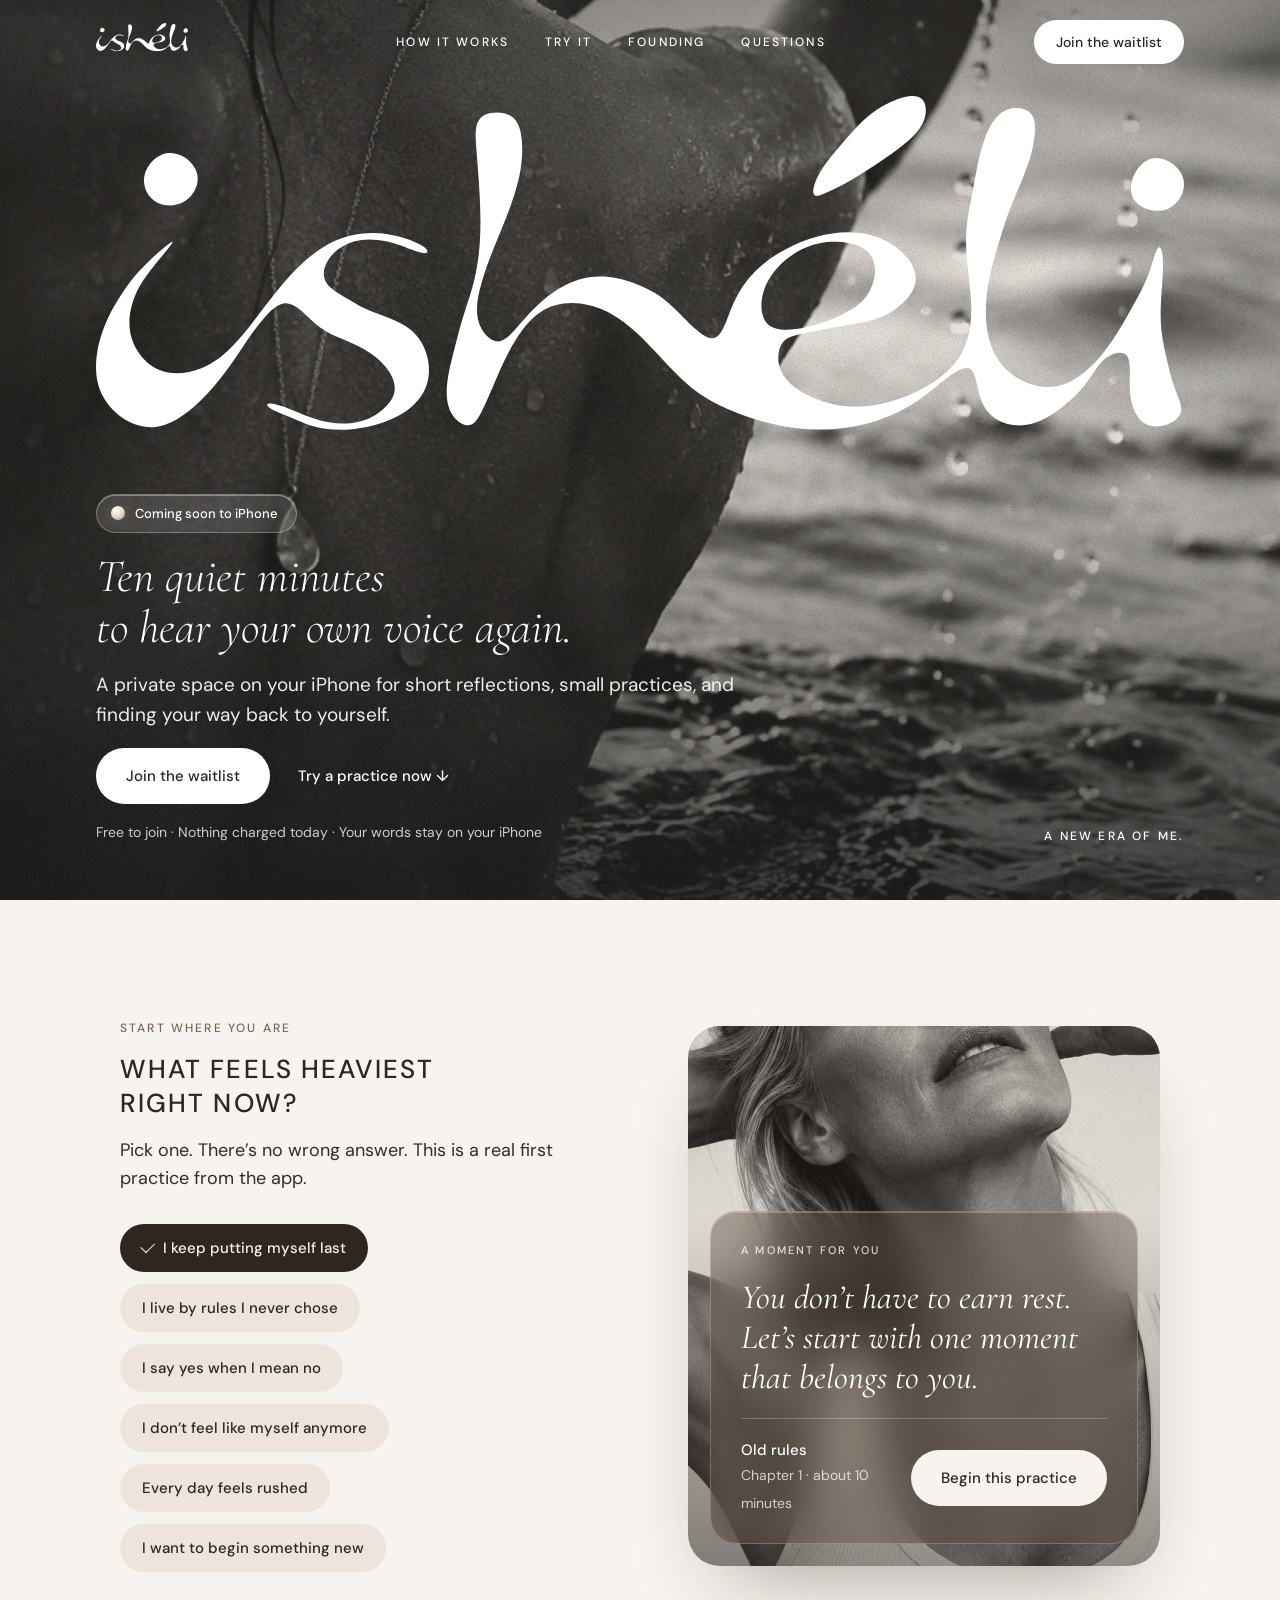
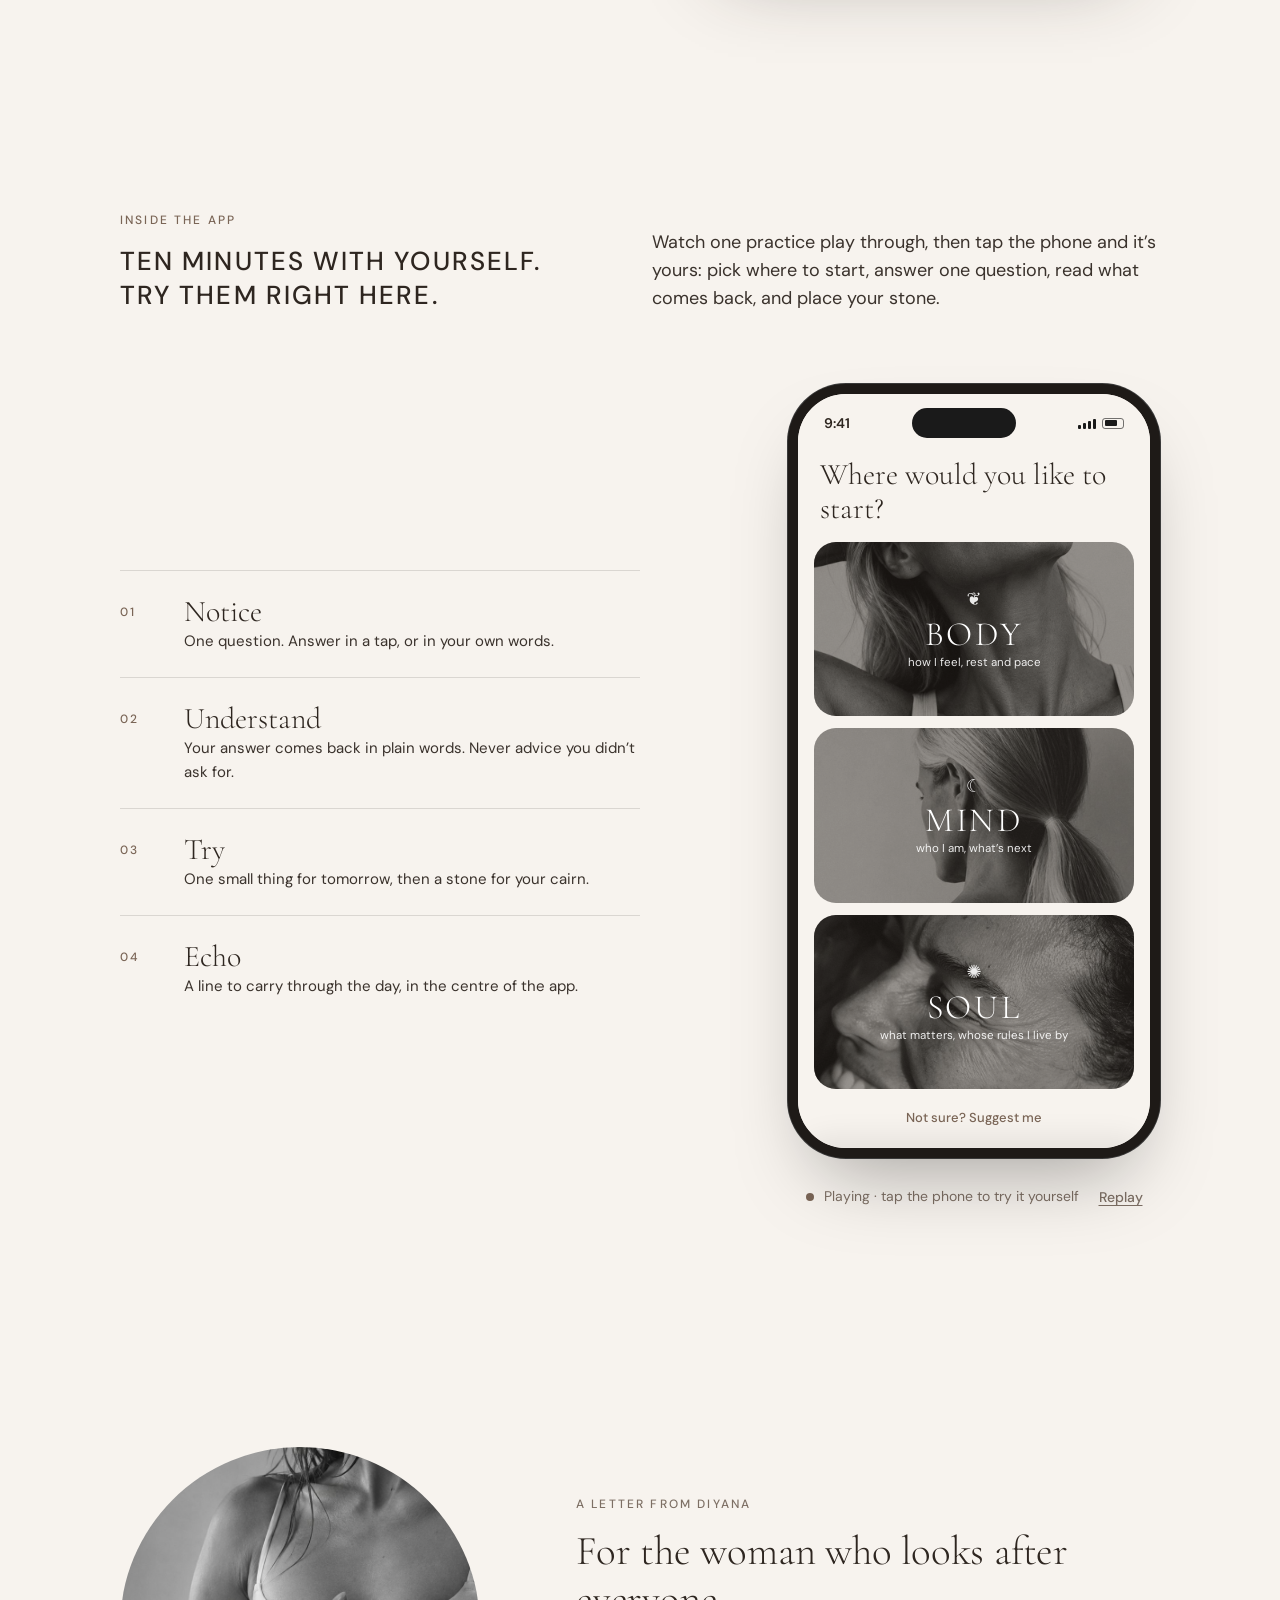
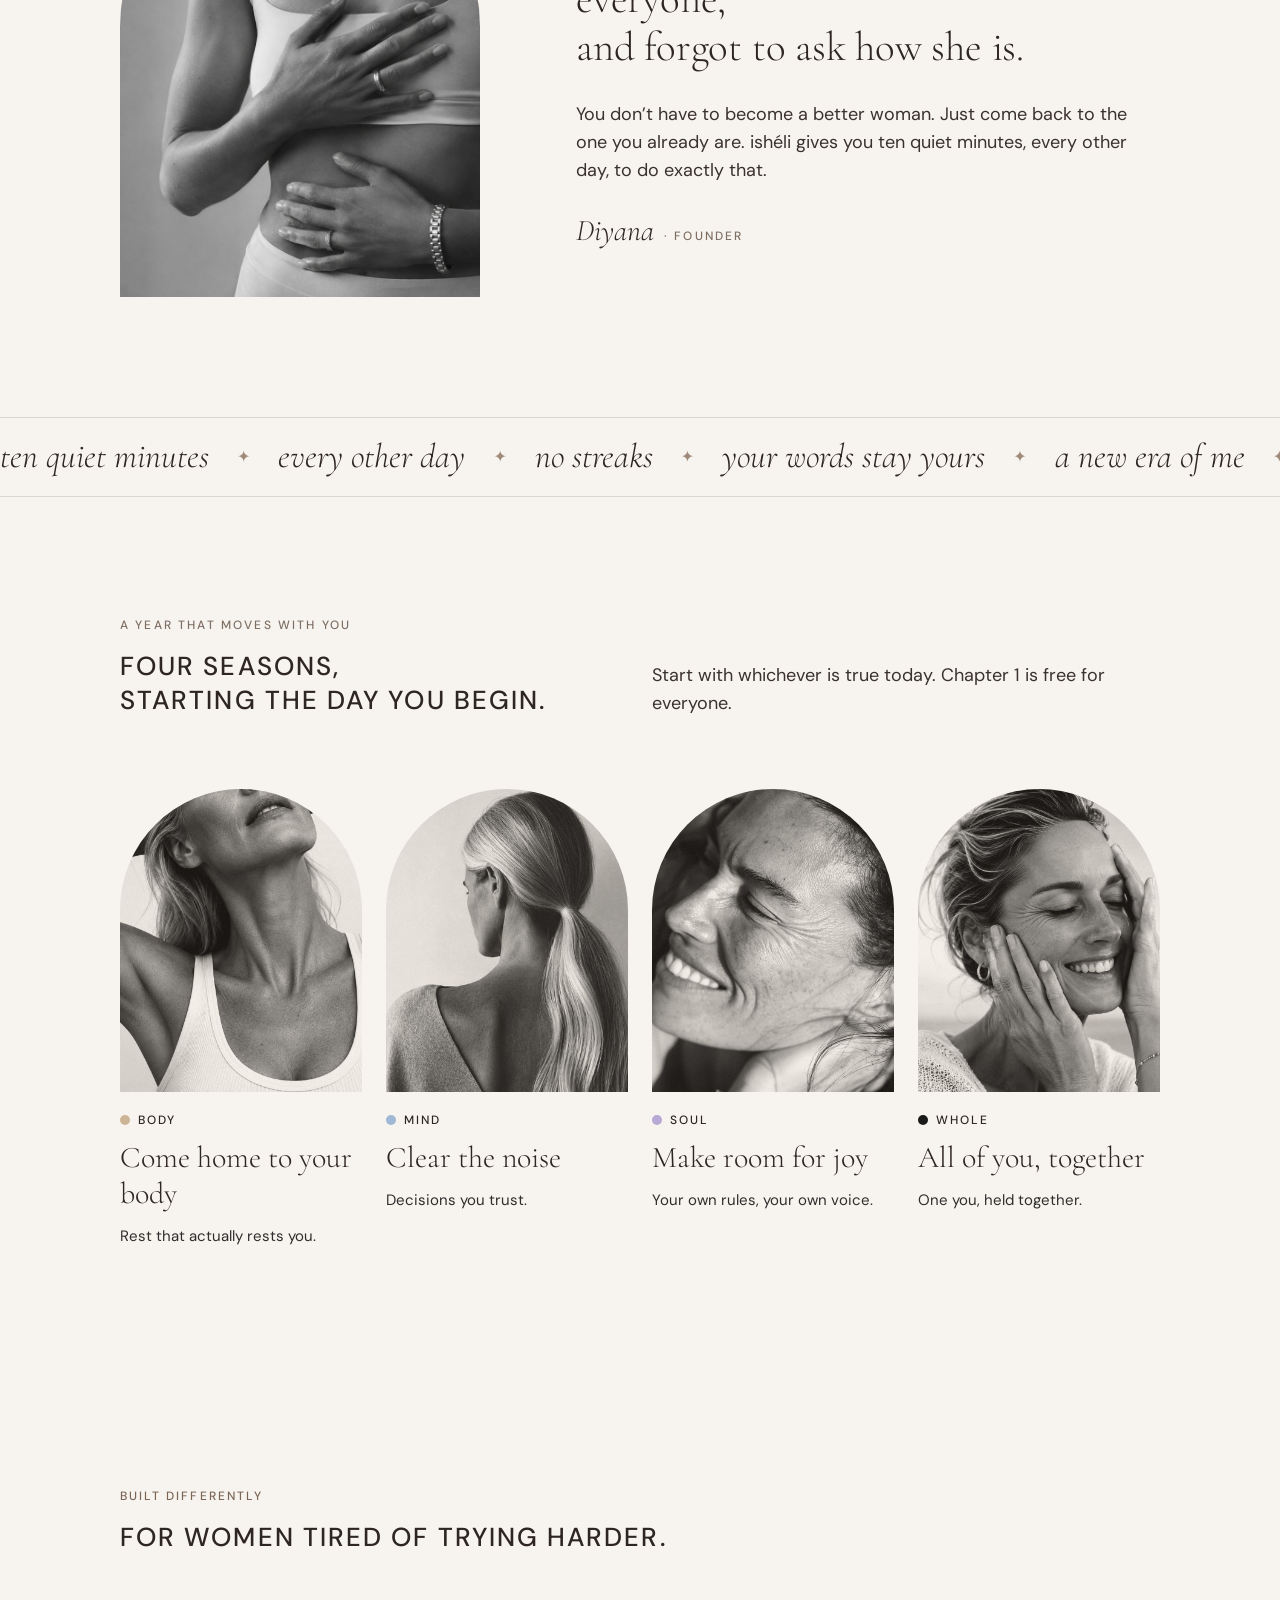
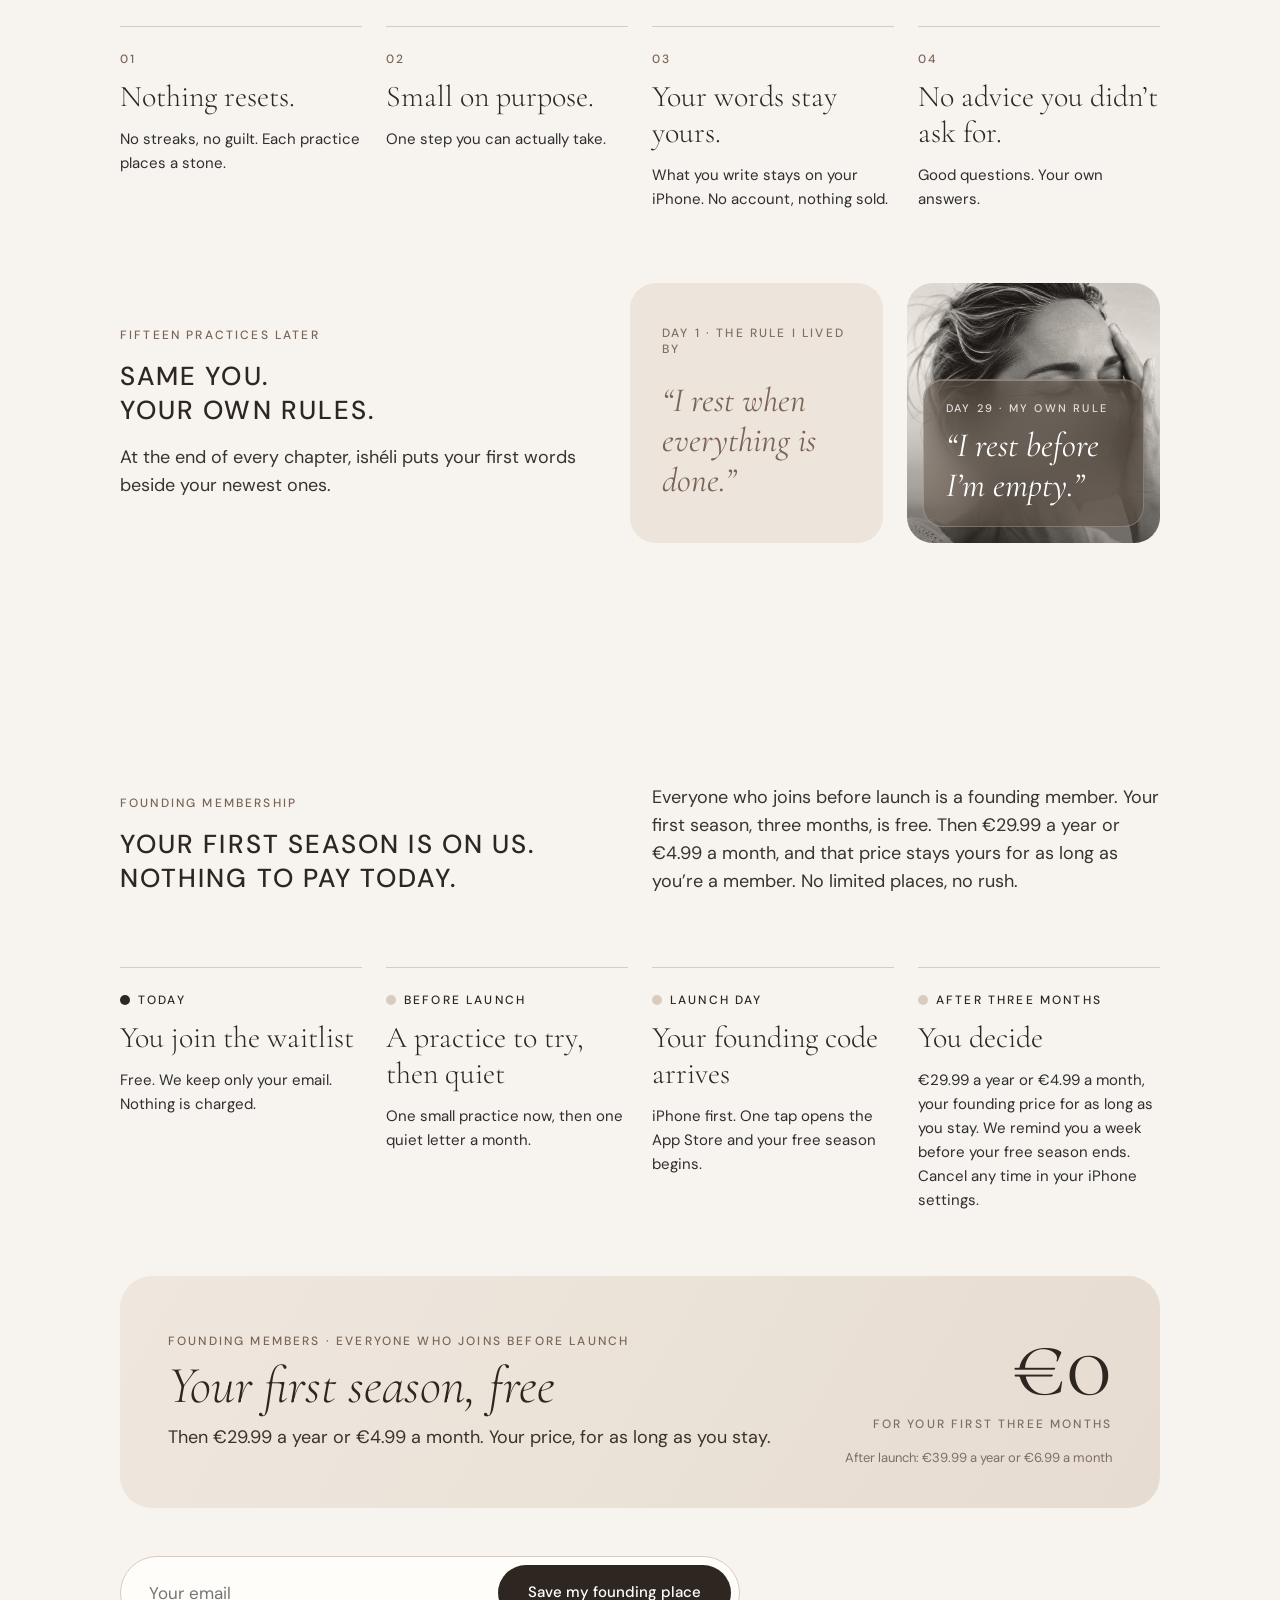
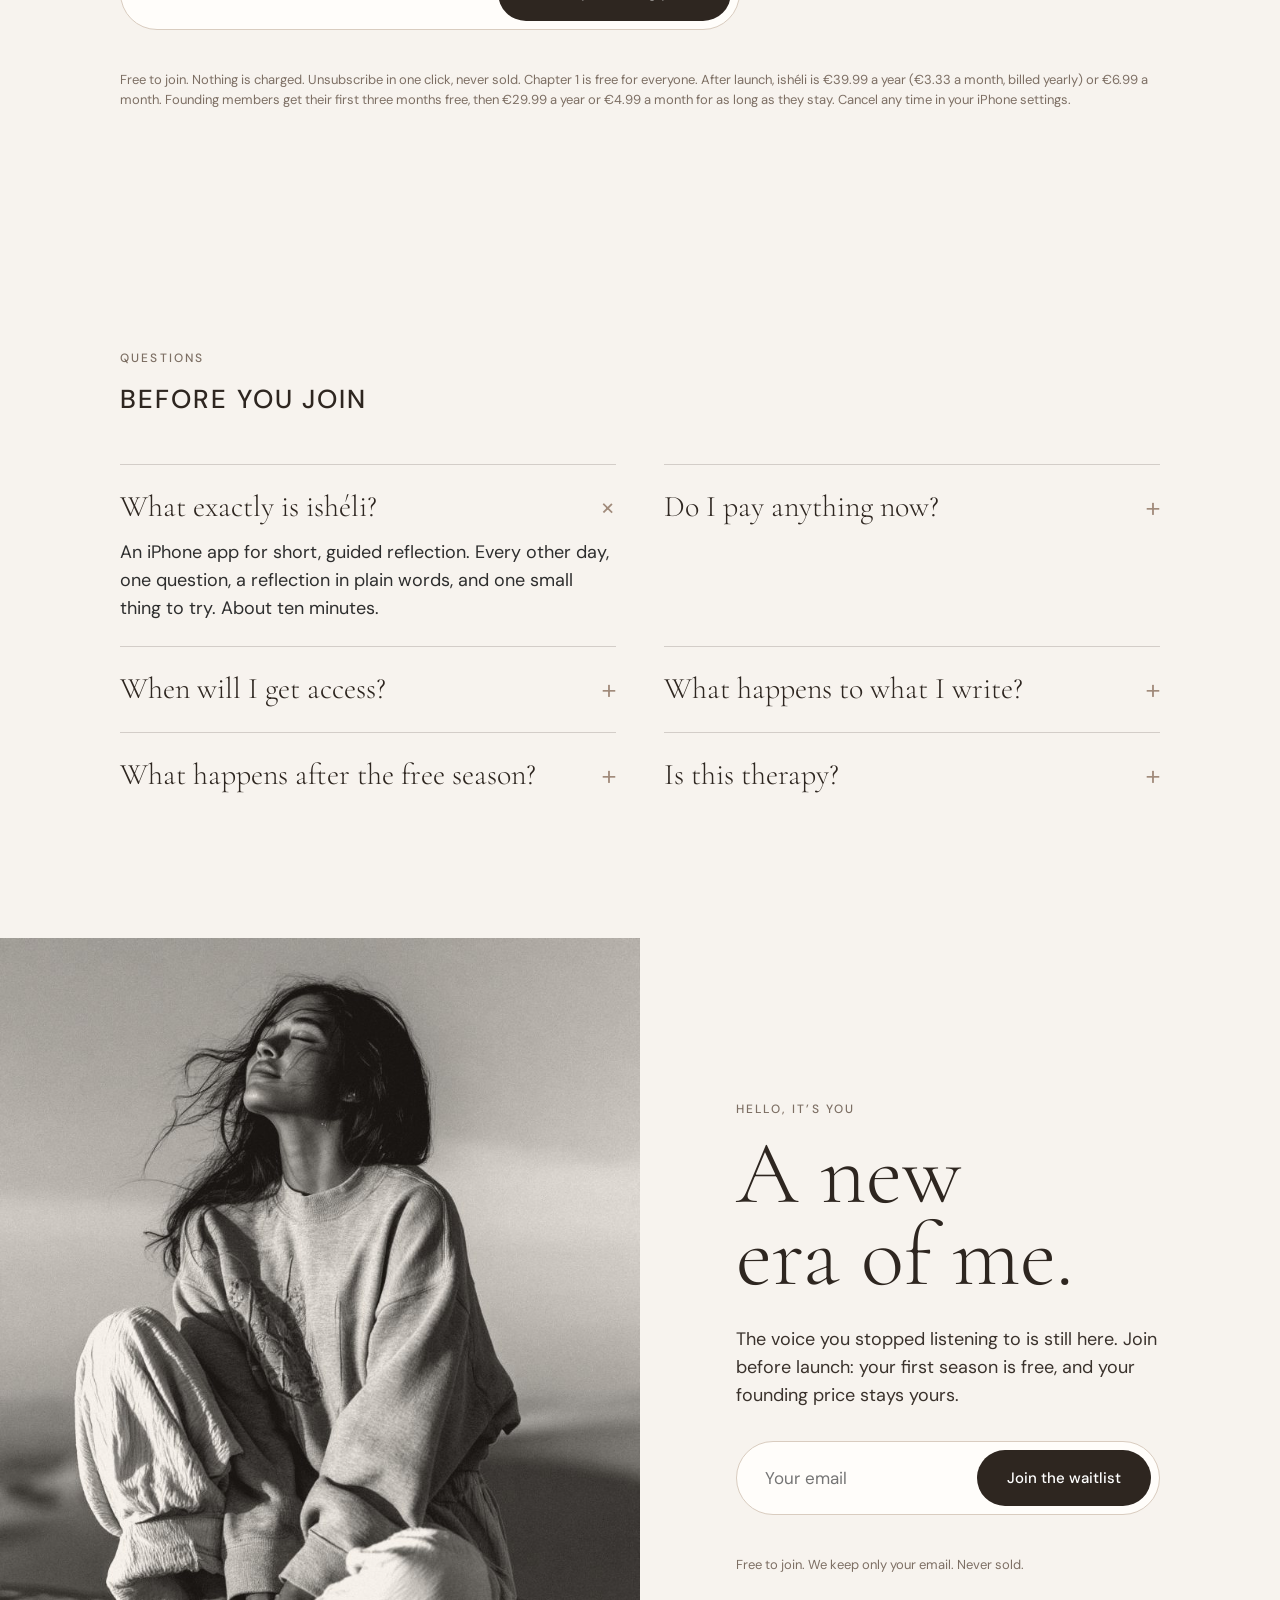
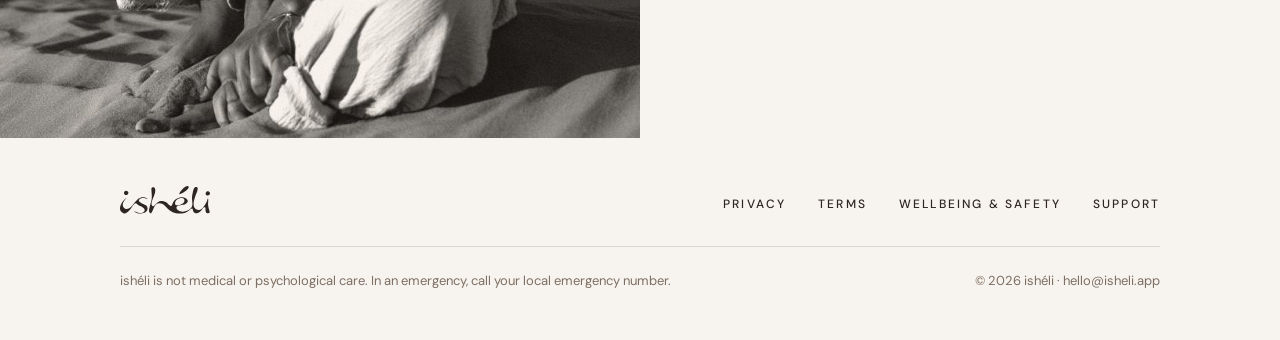
==== commit bd2644b0: "V2: cream editorial site with live app demo and new founding offer Sea cover, interactive phone that" ====
--- a/index.html
+++ b/index.html
@@ -1,323 +1,399 @@
-<!DOCTYPE html><html lang="en"><head><meta charset="utf-8">
+<!DOCTYPE html>
+<html lang="en">
+<head>
+<meta charset="utf-8">
 <meta name="viewport" content="width=device-width,initial-scale=1">
-<title>ishéli — a new era of me</title><meta name="description" content="Short practices that feel like a conversation. A stone for each one. Coming soon to iPhone.">
+<title>ishéli — a new era of me</title>
+<meta name="description" content="A private space on your iPhone for short reflections, small practices, and finding your way back to yourself. Coming soon.">
 <link rel="icon" href="assets/favicon.png"><link rel="apple-touch-icon" href="assets/icon.png">
-<meta property="og:title" content="ishéli — a new era of me"><meta property="og:description" content="Short practices that feel like a conversation. A stone for each one. Coming soon to iPhone."><meta property="og:image" content="https://isheli.app/assets/hero.jpg"><meta property="og:url" content="https://isheli.app/"><link rel="canonical" href="https://isheli.app/">
-<link rel="preload" href="assets/fonts/CormorantGaramond.woff2" as="font" type="font/woff2" crossorigin><link rel="preload" href="assets/fonts/DMSans.woff2" as="font" type="font/woff2" crossorigin><link rel="stylesheet" href="assets/site.css"><script src="assets/consent.js" defer></script>
-</head><body>
-<header class="top"><svg class="wm" role="img" aria-label="ishéli" viewBox="0 0 636.12 195.147" fill="none" xmlns="http://www.w3.org/2000/svg">
-<g id="ISHELI_FINAL_A_NEW_ERA_OF_ME_small">
-<path id="Vector" d="M193.665 90.3365C192.832 88.1487 187.184 85.402 181.517 83.4983C168.489 79.1035 155.367 79.113 144.023 83.0057C123.313 90.1092 108.554 110.151 93.9939 129.254C84.4573 141.747 75.0153 153.833 61.2402 159.307C53.5957 162.338 44.6268 163.342 37.1054 160.254C28.6852 156.797 22.0909 148.197 20.1609 138.953C18.2782 129.927 20.8421 120.266 24.6359 112.841C26.178 109.819 27.9283 107.167 30.3503 103.975C36.2161 96.2278 46.027 85.2789 44.6646 85.2789C43.2266 85.2694 29.461 97.3548 22.3463 105.718C19.9527 108.531 18.316 110.927 16.6887 113.343C14.2383 116.98 11.8258 120.673 9.60249 124.746C1.39987 139.796 -4.11583 160.103 3.93541 175.399C9.70657 186.367 22.441 194.749 34.532 193.508C42.4224 192.694 50.0384 187.778 56.5949 182.228C68.175 172.425 76.4628 160.652 84.5424 148.671C87.8916 143.689 91.2124 138.678 95.3657 133.337C99.6042 127.881 104.713 122.085 109.585 121.251C116.861 120.01 123.597 129.804 131.052 135.363C134.931 138.252 139.009 139.995 143.247 141.776C150.277 144.731 157.779 147.799 164.184 153.179C170.788 158.72 176.228 166.723 174.289 173.95C173.125 178.288 169.293 182.351 165.083 185.287C154.222 192.845 140.759 192.892 128.365 188.914C120.229 186.31 112.556 181.963 105.252 180.343C102.897 179.822 100.579 179.576 100.162 180.286C99.9353 180.684 100.295 181.356 101.071 182.038C103.01 183.724 107.58 185.448 111.44 187.02C118.365 189.843 123.001 192.173 128.678 193.574C149.813 198.774 185.386 191.14 193.069 169.763C196.919 159.051 193.769 144.882 184.1 136.86C176.853 130.846 165.944 128.279 158.186 124.746C154.478 123.051 151.488 121.147 147.552 118.855C142.812 116.108 136.719 112.812 134.364 108.588C130.967 102.469 135.414 94.4188 141.535 89.6736C151.412 82.0113 165.651 82.9773 177.449 87.0973C180.769 88.2623 183.901 89.6736 187.156 90.7439C189.502 91.511 191.914 92.1077 193.021 91.7762C193.731 91.5678 193.911 90.9711 193.665 90.3365ZM618.299 36.4445C609.585 37.8652 602.934 50.0738 605.64 58.0108C608.176 65.4647 618.961 69.1586 626.587 66.0236C633.654 63.1159 638.016 54.3548 635.31 47.0714C632.916 40.6308 624.997 35.3458 618.299 36.4445ZM41.2871 33.5178C35.3362 34.5407 29.9718 40.091 28.4865 45.878C26.6605 53.0099 30.7193 60.5018 37.3514 63.0212C41.9494 64.7544 47.7773 64.1008 52.0915 61.3731C57.768 57.7929 60.8239 50.6136 58.8276 44.4572C56.6611 37.761 48.5436 32.2771 41.2871 33.5178ZM622.641 89.361C622.339 88.7264 621.96 88.2529 621.506 88.3855C620.995 88.537 620.39 89.4747 619.832 90.7439C618.763 93.1591 617.835 96.7677 616.776 100.092C613.881 109.147 609.964 116.07 606.047 123.117C601.913 130.552 597.788 138.129 592.357 145.649C584.438 156.646 573.747 167.547 561.505 169.744C548.969 171.989 534.806 165.122 527.389 154.107C519.092 141.775 519.262 124.235 521.769 109.743C523.065 102.261 524.986 95.5837 527.086 88.4423C529.13 81.4714 531.344 74.0458 534.002 67.0275C539.414 52.6879 546.633 40.0057 548.667 24.2169C549.442 18.1363 549.452 11.6011 544.892 8.74071C542.498 7.23476 538.846 6.74227 535.724 7.22531C526.755 8.59866 522.063 17.9658 519.092 26.6416C515.894 36.0088 514.692 44.5615 512.942 53.7866C511.324 62.3013 509.234 71.3843 508.798 80.4958C508.013 96.7771 512.488 113.153 511.655 128.79C511.164 138.044 508.817 147.032 503.585 154.429C497.653 162.811 488.032 169.138 478.088 173.704C458.646 182.626 437.974 184.776 418.617 176.1C409.582 172.046 400.84 165.643 399.184 156.257C398.295 151.218 399.449 145.327 403.205 142.42C405.23 140.857 408.011 140.156 410.783 139.502C421.455 136.983 432.118 135.041 442.212 133.384C448.608 132.333 454.786 131.395 461.059 128.364C469.668 124.216 478.457 116.155 479.261 107.963C480.009 100.357 473.869 92.657 466.64 87.6088C448.504 74.9645 423.546 79.0846 404.047 89.1526C390.281 96.2467 379.241 106.305 372.646 121.308C368.531 130.685 366.147 141.984 359.997 141.652C353.63 141.311 343.232 128.535 335.049 121.261C330.924 117.605 327.357 115.341 323.251 113.257C313.307 108.199 300.185 104.174 288.283 105.908C281.831 106.855 275.729 109.488 270.317 112.822C262.029 117.927 255.35 124.642 247.866 133.337C243.779 138.082 239.455 143.414 234.99 143.48C231.187 143.547 227.289 139.787 225.103 135.524C220.969 127.455 223.012 117.586 225.538 108.9C227.487 102.157 229.73 96.1235 232.189 89.9577C237.686 76.1484 244.309 61.6762 247.431 47.204C248.86 40.574 249.56 33.9535 249.011 26.6511C248.566 20.6462 247.27 14.1963 242.161 11.3359C238.027 9.03437 231.414 9.08172 227.478 10.976C221.215 13.9974 221.707 21.6976 222.274 29.3978C224.28 56.2397 227.289 83.1193 221.026 108.162C219.408 114.631 217.175 120.976 215.283 127.048C213.003 134.369 211.234 141.292 209.171 149.381C205.727 162.859 201.441 179.585 210.297 188.801C212.87 191.472 216.551 193.508 219.54 192.116C222.473 190.742 224.753 186.064 226.608 182.095C230.089 174.67 232.104 169.716 234.725 163.683C240.146 151.181 248.188 134.019 259.976 126.243C272.133 118.22 288.264 120.152 301.547 127.569C320.961 138.404 334.292 160.946 352.438 173.789C357.812 177.596 363.602 180.542 369.59 183.146C390.792 192.353 414.322 197.117 437.482 194.133C450.964 192.4 464.323 188.043 475.581 181.309C480.576 178.326 485.165 174.869 490.378 170.635C498.335 164.194 507.748 155.954 511.901 160.197C514.759 163.124 515.118 171.98 517.786 178.505C522.337 189.644 533.614 193.991 544.088 192.277C551.041 191.14 557.636 187.323 563.482 182.995C570.219 178.003 575.952 172.33 580.928 165.16C584.192 160.453 587.135 155.111 591.78 152.27C594.883 150.366 598.753 149.58 601.071 150.574C606.104 152.724 603.852 163.219 604.533 172.671C605.281 183.071 609.567 192.201 618.148 193.139C624.051 193.792 631.979 190.553 633.957 185.922C635.594 182.114 633.2 177.369 631.346 172.595C628.678 165.7 627.107 158.758 625.66 152.222C624.165 145.469 622.802 139.152 622.537 131.329C622.045 116.231 625.678 95.5458 622.641 89.361ZM452.988 93.1212C457.605 99.8743 455.391 111.353 449.299 118.58C445.94 122.568 441.399 125.257 436.716 127.587C429.752 131.044 422.486 133.715 414.454 135.363C406.299 137.04 397.368 137.684 392.807 133.412C388.446 129.311 388.105 120.702 390.641 113.267C393.035 106.229 398.002 100.253 403.489 95.6405C409.232 90.8196 415.533 87.4951 423.234 86.027C434.133 83.9433 447.832 85.5725 452.988 93.1212ZM483.452 2.34753C480.113 -1.89564 471.74 0.330168 464.937 3.38942C452.44 8.987 445.211 17.3786 436.498 27.4372C430.244 34.6544 423.224 42.7429 420.377 50.8031C419.061 54.5064 418.636 58.2002 421.237 58.3139C422.344 58.3517 424 57.7551 425.646 57.0921C434.464 53.5498 442.979 48.3879 450.841 43.4249C457.605 39.1438 463.887 35.0143 470.614 29.7388C476.915 24.7852 483.623 18.8278 484.947 11.2791C485.524 7.99252 485.08 4.41229 483.452 2.34753Z" fill-rule="evenodd" clip-rule="evenodd" fill="currentColor"/>
+<meta property="og:title" content="ishéli — a new era of me"><meta property="og:description" content="A private space on your iPhone for short reflections, small practices, and finding your way back to yourself. Coming soon."><meta property="og:image" content="https://isheli.app/assets/img/cover-sea.jpg"><meta property="og:url" content="https://isheli.app/"><link rel="canonical" href="https://isheli.app/">
+<link rel="preload" href="assets/fonts/CormorantGaramond.woff2" as="font" type="font/woff2" crossorigin>
+<link rel="preload" href="assets/fonts/DMSans.woff2" as="font" type="font/woff2" crossorigin>
+<link rel="stylesheet" href="assets/v2.css"><script src="assets/consent.js" defer></script>
+</head>
+<body>
+
+<header class="nav" id="nav">
+  <a class="nav-wm" href="#top" aria-label="ishéli home"><svg class="wm" role="img" aria-label="ishéli" viewBox="0 0 636.12 195.147" fill="none" xmlns="http://www.w3.org/2000/svg">
+<g>
+<path d="M193.665 90.3365C192.832 88.1487 187.184 85.402 181.517 83.4983C168.489 79.1035 155.367 79.113 144.023 83.0057C123.313 90.1092 108.554 110.151 93.9939 129.254C84.4573 141.747 75.0153 153.833 61.2402 159.307C53.5957 162.338 44.6268 163.342 37.1054 160.254C28.6852 156.797 22.0909 148.197 20.1609 138.953C18.2782 129.927 20.8421 120.266 24.6359 112.841C26.178 109.819 27.9283 107.167 30.3503 103.975C36.2161 96.2278 46.027 85.2789 44.6646 85.2789C43.2266 85.2694 29.461 97.3548 22.3463 105.718C19.9527 108.531 18.316 110.927 16.6887 113.343C14.2383 116.98 11.8258 120.673 9.60249 124.746C1.39987 139.796 -4.11583 160.103 3.93541 175.399C9.70657 186.367 22.441 194.749 34.532 193.508C42.4224 192.694 50.0384 187.778 56.5949 182.228C68.175 172.425 76.4628 160.652 84.5424 148.671C87.8916 143.689 91.2124 138.678 95.3657 133.337C99.6042 127.881 104.713 122.085 109.585 121.251C116.861 120.01 123.597 129.804 131.052 135.363C134.931 138.252 139.009 139.995 143.247 141.776C150.277 144.731 157.779 147.799 164.184 153.179C170.788 158.72 176.228 166.723 174.289 173.95C173.125 178.288 169.293 182.351 165.083 185.287C154.222 192.845 140.759 192.892 128.365 188.914C120.229 186.31 112.556 181.963 105.252 180.343C102.897 179.822 100.579 179.576 100.162 180.286C99.9353 180.684 100.295 181.356 101.071 182.038C103.01 183.724 107.58 185.448 111.44 187.02C118.365 189.843 123.001 192.173 128.678 193.574C149.813 198.774 185.386 191.14 193.069 169.763C196.919 159.051 193.769 144.882 184.1 136.86C176.853 130.846 165.944 128.279 158.186 124.746C154.478 123.051 151.488 121.147 147.552 118.855C142.812 116.108 136.719 112.812 134.364 108.588C130.967 102.469 135.414 94.4188 141.535 89.6736C151.412 82.0113 165.651 82.9773 177.449 87.0973C180.769 88.2623 183.901 89.6736 187.156 90.7439C189.502 91.511 191.914 92.1077 193.021 91.7762C193.731 91.5678 193.911 90.9711 193.665 90.3365ZM618.299 36.4445C609.585 37.8652 602.934 50.0738 605.64 58.0108C608.176 65.4647 618.961 69.1586 626.587 66.0236C633.654 63.1159 638.016 54.3548 635.31 47.0714C632.916 40.6308 624.997 35.3458 618.299 36.4445ZM41.2871 33.5178C35.3362 34.5407 29.9718 40.091 28.4865 45.878C26.6605 53.0099 30.7193 60.5018 37.3514 63.0212C41.9494 64.7544 47.7773 64.1008 52.0915 61.3731C57.768 57.7929 60.8239 50.6136 58.8276 44.4572C56.6611 37.761 48.5436 32.2771 41.2871 33.5178ZM622.641 89.361C622.339 88.7264 621.96 88.2529 621.506 88.3855C620.995 88.537 620.39 89.4747 619.832 90.7439C618.763 93.1591 617.835 96.7677 616.776 100.092C613.881 109.147 609.964 116.07 606.047 123.117C601.913 130.552 597.788 138.129 592.357 145.649C584.438 156.646 573.747 167.547 561.505 169.744C548.969 171.989 534.806 165.122 527.389 154.107C519.092 141.775 519.262 124.235 521.769 109.743C523.065 102.261 524.986 95.5837 527.086 88.4423C529.13 81.4714 531.344 74.0458 534.002 67.0275C539.414 52.6879 546.633 40.0057 548.667 24.2169C549.442 18.1363 549.452 11.6011 544.892 8.74071C542.498 7.23476 538.846 6.74227 535.724 7.22531C526.755 8.59866 522.063 17.9658 519.092 26.6416C515.894 36.0088 514.692 44.5615 512.942 53.7866C511.324 62.3013 509.234 71.3843 508.798 80.4958C508.013 96.7771 512.488 113.153 511.655 128.79C511.164 138.044 508.817 147.032 503.585 154.429C497.653 162.811 488.032 169.138 478.088 173.704C458.646 182.626 437.974 184.776 418.617 176.1C409.582 172.046 400.84 165.643 399.184 156.257C398.295 151.218 399.449 145.327 403.205 142.42C405.23 140.857 408.011 140.156 410.783 139.502C421.455 136.983 432.118 135.041 442.212 133.384C448.608 132.333 454.786 131.395 461.059 128.364C469.668 124.216 478.457 116.155 479.261 107.963C480.009 100.357 473.869 92.657 466.64 87.6088C448.504 74.9645 423.546 79.0846 404.047 89.1526C390.281 96.2467 379.241 106.305 372.646 121.308C368.531 130.685 366.147 141.984 359.997 141.652C353.63 141.311 343.232 128.535 335.049 121.261C330.924 117.605 327.357 115.341 323.251 113.257C313.307 108.199 300.185 104.174 288.283 105.908C281.831 106.855 275.729 109.488 270.317 112.822C262.029 117.927 255.35 124.642 247.866 133.337C243.779 138.082 239.455 143.414 234.99 143.48C231.187 143.547 227.289 139.787 225.103 135.524C220.969 127.455 223.012 117.586 225.538 108.9C227.487 102.157 229.73 96.1235 232.189 89.9577C237.686 76.1484 244.309 61.6762 247.431 47.204C248.86 40.574 249.56 33.9535 249.011 26.6511C248.566 20.6462 247.27 14.1963 242.161 11.3359C238.027 9.03437 231.414 9.08172 227.478 10.976C221.215 13.9974 221.707 21.6976 222.274 29.3978C224.28 56.2397 227.289 83.1193 221.026 108.162C219.408 114.631 217.175 120.976 215.283 127.048C213.003 134.369 211.234 141.292 209.171 149.381C205.727 162.859 201.441 179.585 210.297 188.801C212.87 191.472 216.551 193.508 219.54 192.116C222.473 190.742 224.753 186.064 226.608 182.095C230.089 174.67 232.104 169.716 234.725 163.683C240.146 151.181 248.188 134.019 259.976 126.243C272.133 118.22 288.264 120.152 301.547 127.569C320.961 138.404 334.292 160.946 352.438 173.789C357.812 177.596 363.602 180.542 369.59 183.146C390.792 192.353 414.322 197.117 437.482 194.133C450.964 192.4 464.323 188.043 475.581 181.309C480.576 178.326 485.165 174.869 490.378 170.635C498.335 164.194 507.748 155.954 511.901 160.197C514.759 163.124 515.118 171.98 517.786 178.505C522.337 189.644 533.614 193.991 544.088 192.277C551.041 191.14 557.636 187.323 563.482 182.995C570.219 178.003 575.952 172.33 580.928 165.16C584.192 160.453 587.135 155.111 591.78 152.27C594.883 150.366 598.753 149.58 601.071 150.574C606.104 152.724 603.852 163.219 604.533 172.671C605.281 183.071 609.567 192.201 618.148 193.139C624.051 193.792 631.979 190.553 633.957 185.922C635.594 182.114 633.2 177.369 631.346 172.595C628.678 165.7 627.107 158.758 625.66 152.222C624.165 145.469 622.802 139.152 622.537 131.329C622.045 116.231 625.678 95.5458 622.641 89.361ZM452.988 93.1212C457.605 99.8743 455.391 111.353 449.299 118.58C445.94 122.568 441.399 125.257 436.716 127.587C429.752 131.044 422.486 133.715 414.454 135.363C406.299 137.04 397.368 137.684 392.807 133.412C388.446 129.311 388.105 120.702 390.641 113.267C393.035 106.229 398.002 100.253 403.489 95.6405C409.232 90.8196 415.533 87.4951 423.234 86.027C434.133 83.9433 447.832 85.5725 452.988 93.1212ZM483.452 2.34753C480.113 -1.89564 471.74 0.330168 464.937 3.38942C452.44 8.987 445.211 17.3786 436.498 27.4372C430.244 34.6544 423.224 42.7429 420.377 50.8031C419.061 54.5064 418.636 58.2002 421.237 58.3139C422.344 58.3517 424 57.7551 425.646 57.0921C434.464 53.5498 442.979 48.3879 450.841 43.4249C457.605 39.1438 463.887 35.0143 470.614 29.7388C476.915 24.7852 483.623 18.8278 484.947 11.2791C485.524 7.99252 485.08 4.41229 483.452 2.34753Z" fill-rule="evenodd" clip-rule="evenodd" fill="currentColor"/>
 </g>
-</svg>
-<nav><a href="#feel">Try a practice</a><a href="#how">Inside the app</a><a href="#offer">Founding offer</a><a href="#join">Join</a></nav></header>
-<section class="hero"><img src="assets/hero.jpg" alt="A woman sitting on a sand dune at sunset, eyes closed, face turned to the light">
-<div class="in" id="join"><h1>A new era<br>of me.</h1>
-<p class="sub">If your days tend to belong to everyone else, start here. Ten quiet minutes to hear your own voice again.</p>
-<form class="join" novalidate>
-<input type="email" name="email" required autocomplete="email" placeholder="Your email" aria-label="Your email">
-<button type="submit">Join the waitlist</button></form>
-<p class="note" role="status" aria-live="polite"></p>
-<p class="reassure">Free to join. We only keep your email. What you write in the app stays on your iPhone.</p>
-<div class="offer-line"><span>Early members get a thank-you</span><a href="#offer">See the founding offer</a></div>
-</div></section>
-
-<section class="band" id="feel"><div class="wrap">
-<p class="eyebrow">Start where you are</p>
-<h2 class="reveal">What feels heaviest right now?</h2>
-<p class="lead">Pick one. This is a real first practice from the app.</p>
-<div class="feel" id="feel-root" style="--glow:#CDB497">
-<div class="pains" role="radiogroup" aria-label="What feels heaviest right now">
-<button type="button" role="radio" aria-checked="true" class="pain" data-k="myself-last">I keep putting myself last</button>
-<button type="button" role="radio" aria-checked="false" class="pain" data-k="own-rules">I live by rules I never chose</button>
-<button type="button" role="radio" aria-checked="false" class="pain" data-k="say-what-i-think">I say yes when I mean no</button>
-<button type="button" role="radio" aria-checked="false" class="pain" data-k="know-myself">I don’t feel like myself anymore</button>
-<button type="button" role="radio" aria-checked="false" class="pain" data-k="slow-down">Every day feels rushed</button>
-<button type="button" role="radio" aria-checked="false" class="pain" data-k="begin-new">I want to begin something new</button>
-</div>
-<div class="demo" aria-live="polite"><span class="demo-glow" aria-hidden="true"></span>
-<div class="demo-top"><img class="demo-mark" src="assets/icon.png" alt="" width="36" height="36"><span><b id="d-title">Old rules</b><small>Chapter 1 · Inward · about 10 minutes</small></span></div>
-<div class="bub ish" id="d-insight">Some rules kept you safe once. You’ve outgrown them.</div>
-<div class="bub ish" id="d-q">Where did this rule come from?</div>
-<div class="opts" id="d-opts" role="group" aria-label="Your answer"><button type="button">childhood</button><button type="button">school</button><button type="button">my first job</button><button type="button">a relationship</button><button type="button">not sure</button><button type="button" class="else">something else</button></div>
-<div class="bub her" id="d-her" hidden></div>
-<div class="bub ish reflect" id="d-reflect" hidden></div>
-<p class="demo-hint" id="d-notme" hidden>Not quite you? Choose another above. You can always say it in your own words.</p>
-<p class="demo-hint" id="d-hint" hidden>Tap an answer — there’s no wrong one.</p>
-<div class="demo-move" id="d-movebox"><small>One small thing to try</small><b id="d-move">Keep the care, drop the cost</b><span id="d-light">Write the old rule down. That’s all.</span></div>
-<div class="demo-stone" id="d-stone" aria-hidden="true"><svg viewBox="0 0 60 52"><path class="ms ms3" transform="translate(17 6) scale(.17)" d="M151.722 40.7958C151.045 48.3656 148.475 55.4839 139.378 60.4493C130.263 65.4148 111.634 69.8073 97.0671 70.606C82.5006 71.4046 65.6597 68.3837 51.9613 65.2412C38.2628 62.0987 20.4844 57.9319 14.8592 51.7337C9.23398 45.5356 12.7411 35.5352 18.21 28.087C23.679 20.6562 34.5821 10.9857 47.7076 7.11403C60.8158 3.24236 80.9554 3.58959 96.9109 4.90909C112.866 6.22858 134.273 9.05855 143.423 15.0484C152.555 21.0208 152.399 33.2261 151.722 40.7958Z"/><path class="ms ms2" transform="translate(12 19) scale(.23)" d="M151.722 40.7958C151.045 48.3656 148.475 55.4839 139.378 60.4493C130.263 65.4148 111.634 69.8073 97.0671 70.606C82.5006 71.4046 65.6597 68.3837 51.9613 65.2412C38.2628 62.0987 20.4844 57.9319 14.8592 51.7337C9.23398 45.5356 12.7411 35.5352 18.21 28.087C23.679 20.6562 34.5821 10.9857 47.7076 7.11403C60.8158 3.24236 80.9554 3.58959 96.9109 4.90909C112.866 6.22858 134.273 9.05855 143.423 15.0484C152.555 21.0208 152.399 33.2261 151.722 40.7958Z"/><path class="ms ms1" transform="translate(7 33) scale(.29)" d="M151.722 40.7958C151.045 48.3656 148.475 55.4839 139.378 60.4493C130.263 65.4148 111.634 69.8073 97.0671 70.606C82.5006 71.4046 65.6597 68.3837 51.9613 65.2412C38.2628 62.0987 20.4844 57.9319 14.8592 51.7337C9.23398 45.5356 12.7411 35.5352 18.21 28.087C23.679 20.6562 34.5821 10.9857 47.7076 7.11403C60.8158 3.24236 80.9554 3.58959 96.9109 4.90909C112.866 6.22858 134.273 9.05855 143.423 15.0484C152.555 21.0208 152.399 33.2261 151.722 40.7958Z"/></svg><span>Your first stone.</span></div>
-</div>
-</div>
-
-</div></section>
-
-<section class="band" id="how" style="background:var(--paper2)"><div class="wrap">
-<p class="eyebrow">Inside the app</p>
-<h2 class="reveal">Ten minutes. Then a day to let it settle.</h2>
-<p class="lead rhythm reveal">Each practice is a short conversation with yourself, about ten minutes. The next day there’s nothing to do. If you like, the app offers one small thing to notice. Your next practice opens the day after. Miss a day and nothing resets.</p>
-<div class="phones">
-<figure class="phone"><img src="assets/screens/today.jpg" alt="ishéli Today screen: today’s practice card, Measuring up, and a small move to try this week" loading="lazy" width="640" height="1391"><figcaption><b>One practice, picked for you</b>Nothing else competing for you.</figcaption></figure>
-<figure class="phone"><img src="assets/screens/breathe.jpg" alt="ishéli Breathe room: What’s happening right now? with choices like My heart is racing and I can’t switch off tonight" loading="lazy" width="640" height="1391"><figcaption><b>Calm when you need it</b>One minute of breathing, matched to the moment.</figcaption></figure>
-<figure class="phone"><img src="assets/screens/mine.jpg" alt="ishéli Mine screen: Yours, in your words — your stones and the words you kept" loading="lazy" width="640" height="1391"><figcaption><b>Proof you’re changing</b>Your own words, kept, so you can see how far you’ve come.</figcaption></figure>
-</div>
-</div></section>
-
-<section class="band built"><div class="wrap cairn">
-<div class="cairn-stick" style="color:var(--ink)"><svg viewBox="0 0 340 400" role="img" aria-label="A cairn of stones, one placed for each promise"><defs><radialGradient id="cg" cx="50%" cy="50%" r="50%"><stop offset="0" style="stop-color:var(--body);stop-opacity:.28"/><stop offset="1" style="stop-color:var(--body);stop-opacity:0"/></radialGradient></defs><circle class="cairn-halo" cx="170" cy="250" r="170" fill="url(#cg)"/><ellipse cx="170" cy="392" rx="120" ry="7" fill="currentColor" opacity=".08"/><path class="slot" transform="translate(101 321) scale(1.071 1.059) translate(-12 -3.3)" d="M151.722 40.7958C151.045 48.3656 148.475 55.4839 139.378 60.4493C130.263 65.4148 111.634 69.8073 97.0671 70.606C82.5006 71.4046 65.6597 68.3837 51.9613 65.2412C38.2628 62.0987 20.4844 57.9319 14.8592 51.7337C9.23398 45.5356 12.7411 35.5352 18.21 28.087C23.679 20.6562 34.5821 10.9857 47.7076 7.11403C60.8158 3.24236 80.9554 3.58959 96.9109 4.90909C112.866 6.22858 134.273 9.05855 143.423 15.0484C152.555 21.0208 152.399 33.2261 151.722 40.7958Z"/><g class="fill" data-s="1"><path transform="translate(101 321) scale(1.071 1.059) translate(-12 -3.3)" d="M151.722 40.7958C151.045 48.3656 148.475 55.4839 139.378 60.4493C130.263 65.4148 111.634 69.8073 97.0671 70.606C82.5006 71.4046 65.6597 68.3837 51.9613 65.2412C38.2628 62.0987 20.4844 57.9319 14.8592 51.7337C9.23398 45.5356 12.7411 35.5352 18.21 28.087C23.679 20.6562 34.5821 10.9857 47.7076 7.11403C60.8158 3.24236 80.9554 3.58959 96.9109 4.90909C112.866 6.22858 134.273 9.05855 143.423 15.0484C152.555 21.0208 152.399 33.2261 151.722 40.7958Z" fill="#CDB497"/></g><path class="slot" transform="translate(98 269) scale(0.943 0.932) translate(-12 -3.3)" d="M151.722 40.7958C151.045 48.3656 148.475 55.4839 139.378 60.4493C130.263 65.4148 111.634 69.8073 97.0671 70.606C82.5006 71.4046 65.6597 68.3837 51.9613 65.2412C38.2628 62.0987 20.4844 57.9319 14.8592 51.7337C9.23398 45.5356 12.7411 35.5352 18.21 28.087C23.679 20.6562 34.5821 10.9857 47.7076 7.11403C60.8158 3.24236 80.9554 3.58959 96.9109 4.90909C112.866 6.22858 134.273 9.05855 143.423 15.0484C152.555 21.0208 152.399 33.2261 151.722 40.7958Z"/><g class="fill" data-s="2"><path transform="translate(98 269) scale(0.943 0.932) translate(-12 -3.3)" d="M151.722 40.7958C151.045 48.3656 148.475 55.4839 139.378 60.4493C130.263 65.4148 111.634 69.8073 97.0671 70.606C82.5006 71.4046 65.6597 68.3837 51.9613 65.2412C38.2628 62.0987 20.4844 57.9319 14.8592 51.7337C9.23398 45.5356 12.7411 35.5352 18.21 28.087C23.679 20.6562 34.5821 10.9857 47.7076 7.11403C60.8158 3.24236 80.9554 3.58959 96.9109 4.90909C112.866 6.22858 134.273 9.05855 143.423 15.0484C152.555 21.0208 152.399 33.2261 151.722 40.7958Z" fill="#A9BCD6"/></g><path class="slot" transform="translate(118 223.3) scale(0.829 0.819) translate(-12 -3.3)" d="M151.722 40.7958C151.045 48.3656 148.475 55.4839 139.378 60.4493C130.263 65.4148 111.634 69.8073 97.0671 70.606C82.5006 71.4046 65.6597 68.3837 51.9613 65.2412C38.2628 62.0987 20.4844 57.9319 14.8592 51.7337C9.23398 45.5356 12.7411 35.5352 18.21 28.087C23.679 20.6562 34.5821 10.9857 47.7076 7.11403C60.8158 3.24236 80.9554 3.58959 96.9109 4.90909C112.866 6.22858 134.273 9.05855 143.423 15.0484C152.555 21.0208 152.399 33.2261 151.722 40.7958Z"/><g class="fill" data-s="3"><path transform="translate(118 223.3) scale(0.829 0.819) translate(-12 -3.3)" d="M151.722 40.7958C151.045 48.3656 148.475 55.4839 139.378 60.4493C130.263 65.4148 111.634 69.8073 97.0671 70.606C82.5006 71.4046 65.6597 68.3837 51.9613 65.2412C38.2628 62.0987 20.4844 57.9319 14.8592 51.7337C9.23398 45.5356 12.7411 35.5352 18.21 28.087C23.679 20.6562 34.5821 10.9857 47.7076 7.11403C60.8158 3.24236 80.9554 3.58959 96.9109 4.90909C112.866 6.22858 134.273 9.05855 143.423 15.0484C152.555 21.0208 152.399 33.2261 151.722 40.7958Z" fill="#B8A8D6"/></g><path class="slot" transform="translate(114 184) scale(0.714 0.706) translate(-12 -3.3)" d="M151.722 40.7958C151.045 48.3656 148.475 55.4839 139.378 60.4493C130.263 65.4148 111.634 69.8073 97.0671 70.606C82.5006 71.4046 65.6597 68.3837 51.9613 65.2412C38.2628 62.0987 20.4844 57.9319 14.8592 51.7337C9.23398 45.5356 12.7411 35.5352 18.21 28.087C23.679 20.6562 34.5821 10.9857 47.7076 7.11403C60.8158 3.24236 80.9554 3.58959 96.9109 4.90909C112.866 6.22858 134.273 9.05855 143.423 15.0484C152.555 21.0208 152.399 33.2261 151.722 40.7958Z"/><g class="fill" data-s="4"><path transform="translate(114 184) scale(0.714 0.706) translate(-12 -3.3)" d="M151.722 40.7958C151.045 48.3656 148.475 55.4839 139.378 60.4493C130.263 65.4148 111.634 69.8073 97.0671 70.606C82.5006 71.4046 65.6597 68.3837 51.9613 65.2412C38.2628 62.0987 20.4844 57.9319 14.8592 51.7337C9.23398 45.5356 12.7411 35.5352 18.21 28.087C23.679 20.6562 34.5821 10.9857 47.7076 7.11403C60.8158 3.24236 80.9554 3.58959 96.9109 4.90909C112.866 6.22858 134.273 9.05855 143.423 15.0484C152.555 21.0208 152.399 33.2261 151.722 40.7958Z" fill="#D9B8A0"/></g><path class="slot" transform="translate(133 150.1) scale(0.614 0.607) translate(-12 -3.3)" d="M151.722 40.7958C151.045 48.3656 148.475 55.4839 139.378 60.4493C130.263 65.4148 111.634 69.8073 97.0671 70.606C82.5006 71.4046 65.6597 68.3837 51.9613 65.2412C38.2628 62.0987 20.4844 57.9319 14.8592 51.7337C9.23398 45.5356 12.7411 35.5352 18.21 28.087C23.679 20.6562 34.5821 10.9857 47.7076 7.11403C60.8158 3.24236 80.9554 3.58959 96.9109 4.90909C112.866 6.22858 134.273 9.05855 143.423 15.0484C152.555 21.0208 152.399 33.2261 151.722 40.7958Z"/><path class="slot" transform="translate(128 121.8) scale(0.514 0.508) translate(-12 -3.3)" d="M151.722 40.7958C151.045 48.3656 148.475 55.4839 139.378 60.4493C130.263 65.4148 111.634 69.8073 97.0671 70.606C82.5006 71.4046 65.6597 68.3837 51.9613 65.2412C38.2628 62.0987 20.4844 57.9319 14.8592 51.7337C9.23398 45.5356 12.7411 35.5352 18.21 28.087C23.679 20.6562 34.5821 10.9857 47.7076 7.11403C60.8158 3.24236 80.9554 3.58959 96.9109 4.90909C112.866 6.22858 134.273 9.05855 143.423 15.0484C152.555 21.0208 152.399 33.2261 151.722 40.7958Z"/><path class="slot" transform="translate(146 98.2) scale(0.429 0.424) translate(-12 -3.3)" d="M151.722 40.7958C151.045 48.3656 148.475 55.4839 139.378 60.4493C130.263 65.4148 111.634 69.8073 97.0671 70.606C82.5006 71.4046 65.6597 68.3837 51.9613 65.2412C38.2628 62.0987 20.4844 57.9319 14.8592 51.7337C9.23398 45.5356 12.7411 35.5352 18.21 28.087C23.679 20.6562 34.5821 10.9857 47.7076 7.11403C60.8158 3.24236 80.9554 3.58959 96.9109 4.90909C112.866 6.22858 134.273 9.05855 143.423 15.0484C152.555 21.0208 152.399 33.2261 151.722 40.7958Z"/></svg><p class="cairn-count" aria-hidden="true"><span id="cairn-n">0</span> of 4</p></div>
-<div><p class="eyebrow">Built differently</p><h2 class="reveal">For women tired of trying harder.</h2>
-<ol class="diff">
-<li data-i="1"><span class="diff-n">01</span><div><b>Nothing resets.</b> No streaks, no guilt. Each practice places a stone.</div></li>
-<li data-i="2"><span class="diff-n">02</span><div><b>Small on purpose.</b> One step you can actually take.</div></li>
-<li data-i="3"><span class="diff-n">03</span><div><b>Your words stay yours.</b> What you write in the app stays on your iPhone. No account, nothing sold.</div></li>
-<li data-i="4"><span class="diff-n">04</span><div><b>No advice you didn’t ask for.</b> Good questions. Your own answers.</div></li>
-</ol></div>
-</div></section>
-
-<section class="band" style="background:var(--paper2)"><div class="wrap">
-<h2 class="reveal">A year that moves with you.</h2>
-<p class="lead" style="margin-top:14px">Four seasons, starting the day you begin. Chapter 1 is free.</p>
-<div class="seasons">
-<article class="season" style="--a:var(--body)"><div class="ph" style="background-image:url(assets/body.jpg);background-position:center 30%"></div><div class="t"><small>Body</small><h3>Come home to your body.</h3><p>Rest that actually rests you.</p></div></article>
-<article class="season" style="--a:var(--mind)"><div class="ph" style="background-image:url(assets/mind.jpg)"></div><div class="t"><small>Mind</small><h3>Clear the noise.</h3><p>Decisions you trust.</p></div></article>
-<article class="season" style="--a:var(--soul)"><div class="ph" style="background-image:url(assets/soul.jpg)"></div><div class="t"><small>Soul</small><h3>Make room for joy.</h3><p>Your own rules, your own voice.</p></div></article>
-<article class="season whole-card" style="--a:var(--ink)"><div class="ph" style="background-image:url(assets/whole.jpg)"></div><div class="t"><small>Whole</small><h3>All of you, together.</h3><p class="verse">One you, held together.</p></div></article>
-</div>
-</div></section>
-
-
-<section class="band thennow" aria-labelledby="tn-h"><div class="wrap">
-<p class="eyebrow">Fifteen practices later</p>
-<h2 class="reveal" id="tn-h">Same you. Your own rules.</h2>
-<div class="tn">
-<figure class="tn-card then reveal"><figcaption>Day 1 · the rule I lived by</figcaption><blockquote>“I rest when everything is done.”</blockquote></figure>
-<div class="tn-arrow" aria-hidden="true"><svg viewBox="0 0 60 24"><path d="M2 12h52M44 3l10 9-10 9" fill="none" stroke="currentColor" stroke-width="1.4" stroke-linecap="round" stroke-linejoin="round" pathLength="1"/></svg></div>
-<figure class="tn-card now reveal"><figcaption>Day 29 · my own rule</figcaption><blockquote>“I rest before I’m empty.”</blockquote></figure>
-</div>
-<p class="tn-note reveal">At the end of every chapter, ishéli puts your first words beside your newest ones. An example from Chapter 1.</p>
-</div></section>
-
-<section class="band offer" id="offer"><div class="wrap">
-<p class="eyebrow">Founding members</p>
-<h2 class="reveal">A thank-you for coming early.</h2>
-<p class="lead">No rush. Join whenever it feels right. If places are still open, your code arrives by email on launch day.</p>
-<div class="tiers">
-<article class="tier lead-tier reveal">
-<span class="tier-ring" aria-hidden="true"></span>
-<div class="tier-n"><span class="count" data-to="100">100</span><em>places</em></div>
-<h3>Your first year, free</h3>
-<p class="tier-then">For the first 100 who join. Then €49.99 a year, and we’ll remind you a week before.</p>
-
-</article>
-<article class="tier reveal">
-<div class="tier-n"><span class="count" data-to="1000">1,000</span><em>places</em></div>
-<h3>€24.99 for your first year</h3>
-<p class="tier-then">For the next 1,000. Half price, then €49.99 a year.</p>
-
-</article>
-</div>
-<ol class="offer-how">
-<li class="reveal"><span class="step">1</span><div><b>Join the waitlist.</b></div></li>
-<li class="reveal"><span class="step">2</span><div><b>Get your code on launch day.</b> One tap opens the App Store.</div></li>
-<li class="reveal"><span class="step">3</span><div><b>Start your year.</b> Chapter 1 is free for everyone.</div></li>
-</ol>
-<form class="join light-on-dark" novalidate>
-<input type="email" name="email" required autocomplete="email" placeholder="Your email" aria-label="Your email">
-<button type="submit">Save my founding place</button></form>
-<p class="note" role="status" aria-live="polite"></p>
-<p class="price-clear">What you’ll pay: Chapter 1 is free for everyone. After that, ishéli is €49.99 a year or €9.99 a month. Founding members pay €0 or €24.99 for their first year, then €49.99 a year. Nothing is charged when you join the waitlist. Cancel any time in your iPhone settings.</p>
-</div></section>
-
-<section class="band" id="faq"><div class="wrap faq">
-<h2>Questions</h2>
-<div>
-<details open><summary>What does it cost?</summary><p>Joining the waitlist is free and charges nothing. In the app, Chapter 1 is free. After that, membership is €49.99 a year or €9.99 a month, with 7 days free to try. Founding members: the first 100 pay €0 for their first year, the next 1,000 pay €24.99. Then €49.99 a year. We remind you a week before anything renews.</p></details>
-<details><summary>Is this therapy?</summary><p>No. ishéli is a companion for reflection, not medical or psychological care. In an emergency, call your local emergency number.</p></details>
-<details><summary>What happens to what I write?</summary><p>What you write in the app stays on your iPhone. No account, no server reading it. Delete everything any time. The waitlist only keeps your email, to tell you when ishéli is ready.</p></details>
-<details><summary>When can I get it? Android?</summary><p>Soon, on iPhone first. Android later: join and you’ll hear the day it’s ready.</p></details>
-</div></div></section>
-
-<section class="band closing" style="background:var(--paper2)"><div class="wrap closing-wrap">
-<figure class="closing-ph"><img src="assets/closing.jpg" alt="A woman resting one hand on her heart and one on her stomach" loading="lazy" width="800" height="1000"></figure>
-<div class="closing-tx">
-<h2 class="reveal">Begin when you’re ready.</h2><p class="lead" style="margin:14px 0 22px">A small practice to try now, your founding code on launch day, then one quiet letter a month.</p>
-<form class="join light" novalidate>
-<input type="email" name="email" required autocomplete="email" placeholder="Your email" aria-label="Your email">
-<button type="submit">Join the waitlist</button></form>
-<p class="note" role="status" aria-live="polite"></p><p class="listnote">Unsubscribe in one click. Never sold. <a href="privacy.html#our-website-and-waitlist">Privacy</a></p>
-</div>
-</div></section>
-<footer class="band"><div class="wrap">
-<div><svg class="wm" role="img" aria-label="ishéli" viewBox="0 0 636.12 195.147" fill="none" xmlns="http://www.w3.org/2000/svg">
-<g id="ISHELI_FINAL_A_NEW_ERA_OF_ME_small">
-<path id="Vector" d="M193.665 90.3365C192.832 88.1487 187.184 85.402 181.517 83.4983C168.489 79.1035 155.367 79.113 144.023 83.0057C123.313 90.1092 108.554 110.151 93.9939 129.254C84.4573 141.747 75.0153 153.833 61.2402 159.307C53.5957 162.338 44.6268 163.342 37.1054 160.254C28.6852 156.797 22.0909 148.197 20.1609 138.953C18.2782 129.927 20.8421 120.266 24.6359 112.841C26.178 109.819 27.9283 107.167 30.3503 103.975C36.2161 96.2278 46.027 85.2789 44.6646 85.2789C43.2266 85.2694 29.461 97.3548 22.3463 105.718C19.9527 108.531 18.316 110.927 16.6887 113.343C14.2383 116.98 11.8258 120.673 9.60249 124.746C1.39987 139.796 -4.11583 160.103 3.93541 175.399C9.70657 186.367 22.441 194.749 34.532 193.508C42.4224 192.694 50.0384 187.778 56.5949 182.228C68.175 172.425 76.4628 160.652 84.5424 148.671C87.8916 143.689 91.2124 138.678 95.3657 133.337C99.6042 127.881 104.713 122.085 109.585 121.251C116.861 120.01 123.597 129.804 131.052 135.363C134.931 138.252 139.009 139.995 143.247 141.776C150.277 144.731 157.779 147.799 164.184 153.179C170.788 158.72 176.228 166.723 174.289 173.95C173.125 178.288 169.293 182.351 165.083 185.287C154.222 192.845 140.759 192.892 128.365 188.914C120.229 186.31 112.556 181.963 105.252 180.343C102.897 179.822 100.579 179.576 100.162 180.286C99.9353 180.684 100.295 181.356 101.071 182.038C103.01 183.724 107.58 185.448 111.44 187.02C118.365 189.843 123.001 192.173 128.678 193.574C149.813 198.774 185.386 191.14 193.069 169.763C196.919 159.051 193.769 144.882 184.1 136.86C176.853 130.846 165.944 128.279 158.186 124.746C154.478 123.051 151.488 121.147 147.552 118.855C142.812 116.108 136.719 112.812 134.364 108.588C130.967 102.469 135.414 94.4188 141.535 89.6736C151.412 82.0113 165.651 82.9773 177.449 87.0973C180.769 88.2623 183.901 89.6736 187.156 90.7439C189.502 91.511 191.914 92.1077 193.021 91.7762C193.731 91.5678 193.911 90.9711 193.665 90.3365ZM618.299 36.4445C609.585 37.8652 602.934 50.0738 605.64 58.0108C608.176 65.4647 618.961 69.1586 626.587 66.0236C633.654 63.1159 638.016 54.3548 635.31 47.0714C632.916 40.6308 624.997 35.3458 618.299 36.4445ZM41.2871 33.5178C35.3362 34.5407 29.9718 40.091 28.4865 45.878C26.6605 53.0099 30.7193 60.5018 37.3514 63.0212C41.9494 64.7544 47.7773 64.1008 52.0915 61.3731C57.768 57.7929 60.8239 50.6136 58.8276 44.4572C56.6611 37.761 48.5436 32.2771 41.2871 33.5178ZM622.641 89.361C622.339 88.7264 621.96 88.2529 621.506 88.3855C620.995 88.537 620.39 89.4747 619.832 90.7439C618.763 93.1591 617.835 96.7677 616.776 100.092C613.881 109.147 609.964 116.07 606.047 123.117C601.913 130.552 597.788 138.129 592.357 145.649C584.438 156.646 573.747 167.547 561.505 169.744C548.969 171.989 534.806 165.122 527.389 154.107C519.092 141.775 519.262 124.235 521.769 109.743C523.065 102.261 524.986 95.5837 527.086 88.4423C529.13 81.4714 531.344 74.0458 534.002 67.0275C539.414 52.6879 546.633 40.0057 548.667 24.2169C549.442 18.1363 549.452 11.6011 544.892 8.74071C542.498 7.23476 538.846 6.74227 535.724 7.22531C526.755 8.59866 522.063 17.9658 519.092 26.6416C515.894 36.0088 514.692 44.5615 512.942 53.7866C511.324 62.3013 509.234 71.3843 508.798 80.4958C508.013 96.7771 512.488 113.153 511.655 128.79C511.164 138.044 508.817 147.032 503.585 154.429C497.653 162.811 488.032 169.138 478.088 173.704C458.646 182.626 437.974 184.776 418.617 176.1C409.582 172.046 400.84 165.643 399.184 156.257C398.295 151.218 399.449 145.327 403.205 142.42C405.23 140.857 408.011 140.156 410.783 139.502C421.455 136.983 432.118 135.041 442.212 133.384C448.608 132.333 454.786 131.395 461.059 128.364C469.668 124.216 478.457 116.155 479.261 107.963C480.009 100.357 473.869 92.657 466.64 87.6088C448.504 74.9645 423.546 79.0846 404.047 89.1526C390.281 96.2467 379.241 106.305 372.646 121.308C368.531 130.685 366.147 141.984 359.997 141.652C353.63 141.311 343.232 128.535 335.049 121.261C330.924 117.605 327.357 115.341 323.251 113.257C313.307 108.199 300.185 104.174 288.283 105.908C281.831 106.855 275.729 109.488 270.317 112.822C262.029 117.927 255.35 124.642 247.866 133.337C243.779 138.082 239.455 143.414 234.99 143.48C231.187 143.547 227.289 139.787 225.103 135.524C220.969 127.455 223.012 117.586 225.538 108.9C227.487 102.157 229.73 96.1235 232.189 89.9577C237.686 76.1484 244.309 61.6762 247.431 47.204C248.86 40.574 249.56 33.9535 249.011 26.6511C248.566 20.6462 247.27 14.1963 242.161 11.3359C238.027 9.03437 231.414 9.08172 227.478 10.976C221.215 13.9974 221.707 21.6976 222.274 29.3978C224.28 56.2397 227.289 83.1193 221.026 108.162C219.408 114.631 217.175 120.976 215.283 127.048C213.003 134.369 211.234 141.292 209.171 149.381C205.727 162.859 201.441 179.585 210.297 188.801C212.87 191.472 216.551 193.508 219.54 192.116C222.473 190.742 224.753 186.064 226.608 182.095C230.089 174.67 232.104 169.716 234.725 163.683C240.146 151.181 248.188 134.019 259.976 126.243C272.133 118.22 288.264 120.152 301.547 127.569C320.961 138.404 334.292 160.946 352.438 173.789C357.812 177.596 363.602 180.542 369.59 183.146C390.792 192.353 414.322 197.117 437.482 194.133C450.964 192.4 464.323 188.043 475.581 181.309C480.576 178.326 485.165 174.869 490.378 170.635C498.335 164.194 507.748 155.954 511.901 160.197C514.759 163.124 515.118 171.98 517.786 178.505C522.337 189.644 533.614 193.991 544.088 192.277C551.041 191.14 557.636 187.323 563.482 182.995C570.219 178.003 575.952 172.33 580.928 165.16C584.192 160.453 587.135 155.111 591.78 152.27C594.883 150.366 598.753 149.58 601.071 150.574C606.104 152.724 603.852 163.219 604.533 172.671C605.281 183.071 609.567 192.201 618.148 193.139C624.051 193.792 631.979 190.553 633.957 185.922C635.594 182.114 633.2 177.369 631.346 172.595C628.678 165.7 627.107 158.758 625.66 152.222C624.165 145.469 622.802 139.152 622.537 131.329C622.045 116.231 625.678 95.5458 622.641 89.361ZM452.988 93.1212C457.605 99.8743 455.391 111.353 449.299 118.58C445.94 122.568 441.399 125.257 436.716 127.587C429.752 131.044 422.486 133.715 414.454 135.363C406.299 137.04 397.368 137.684 392.807 133.412C388.446 129.311 388.105 120.702 390.641 113.267C393.035 106.229 398.002 100.253 403.489 95.6405C409.232 90.8196 415.533 87.4951 423.234 86.027C434.133 83.9433 447.832 85.5725 452.988 93.1212ZM483.452 2.34753C480.113 -1.89564 471.74 0.330168 464.937 3.38942C452.44 8.987 445.211 17.3786 436.498 27.4372C430.244 34.6544 423.224 42.7429 420.377 50.8031C419.061 54.5064 418.636 58.2002 421.237 58.3139C422.344 58.3517 424 57.7551 425.646 57.0921C434.464 53.5498 442.979 48.3879 450.841 43.4249C457.605 39.1438 463.887 35.0143 470.614 29.7388C476.915 24.7852 483.623 18.8278 484.947 11.2791C485.524 7.99252 485.08 4.41229 483.452 2.34753Z" fill-rule="evenodd" clip-rule="evenodd" fill="currentColor"/>
+</svg></a>
+  <nav class="nav-links" aria-label="Sections">
+    <a href="#app">How it works</a><a href="#try">Try it</a><a href="#founding">Founding</a><a href="#questions">Questions</a>
+  </nav>
+  <a class="btn btn-light nav-cta" href="#join">Join the waitlist</a>
+</header>
+
+<main id="top">
+
+<!-- 01 · Cover -->
+<section class="cover" aria-labelledby="cover-h">
+  <div class="cover-photo" aria-hidden="true"><img src="assets/img/cover-sea.jpg" alt=""></div>
+  <div class="cover-in">
+    <div class="cover-wm"><svg class="wm" role="img" aria-label="ishéli" viewBox="0 0 636.12 195.147" fill="none" xmlns="http://www.w3.org/2000/svg">
+<g>
+<path d="M193.665 90.3365C192.832 88.1487 187.184 85.402 181.517 83.4983C168.489 79.1035 155.367 79.113 144.023 83.0057C123.313 90.1092 108.554 110.151 93.9939 129.254C84.4573 141.747 75.0153 153.833 61.2402 159.307C53.5957 162.338 44.6268 163.342 37.1054 160.254C28.6852 156.797 22.0909 148.197 20.1609 138.953C18.2782 129.927 20.8421 120.266 24.6359 112.841C26.178 109.819 27.9283 107.167 30.3503 103.975C36.2161 96.2278 46.027 85.2789 44.6646 85.2789C43.2266 85.2694 29.461 97.3548 22.3463 105.718C19.9527 108.531 18.316 110.927 16.6887 113.343C14.2383 116.98 11.8258 120.673 9.60249 124.746C1.39987 139.796 -4.11583 160.103 3.93541 175.399C9.70657 186.367 22.441 194.749 34.532 193.508C42.4224 192.694 50.0384 187.778 56.5949 182.228C68.175 172.425 76.4628 160.652 84.5424 148.671C87.8916 143.689 91.2124 138.678 95.3657 133.337C99.6042 127.881 104.713 122.085 109.585 121.251C116.861 120.01 123.597 129.804 131.052 135.363C134.931 138.252 139.009 139.995 143.247 141.776C150.277 144.731 157.779 147.799 164.184 153.179C170.788 158.72 176.228 166.723 174.289 173.95C173.125 178.288 169.293 182.351 165.083 185.287C154.222 192.845 140.759 192.892 128.365 188.914C120.229 186.31 112.556 181.963 105.252 180.343C102.897 179.822 100.579 179.576 100.162 180.286C99.9353 180.684 100.295 181.356 101.071 182.038C103.01 183.724 107.58 185.448 111.44 187.02C118.365 189.843 123.001 192.173 128.678 193.574C149.813 198.774 185.386 191.14 193.069 169.763C196.919 159.051 193.769 144.882 184.1 136.86C176.853 130.846 165.944 128.279 158.186 124.746C154.478 123.051 151.488 121.147 147.552 118.855C142.812 116.108 136.719 112.812 134.364 108.588C130.967 102.469 135.414 94.4188 141.535 89.6736C151.412 82.0113 165.651 82.9773 177.449 87.0973C180.769 88.2623 183.901 89.6736 187.156 90.7439C189.502 91.511 191.914 92.1077 193.021 91.7762C193.731 91.5678 193.911 90.9711 193.665 90.3365ZM618.299 36.4445C609.585 37.8652 602.934 50.0738 605.64 58.0108C608.176 65.4647 618.961 69.1586 626.587 66.0236C633.654 63.1159 638.016 54.3548 635.31 47.0714C632.916 40.6308 624.997 35.3458 618.299 36.4445ZM41.2871 33.5178C35.3362 34.5407 29.9718 40.091 28.4865 45.878C26.6605 53.0099 30.7193 60.5018 37.3514 63.0212C41.9494 64.7544 47.7773 64.1008 52.0915 61.3731C57.768 57.7929 60.8239 50.6136 58.8276 44.4572C56.6611 37.761 48.5436 32.2771 41.2871 33.5178ZM622.641 89.361C622.339 88.7264 621.96 88.2529 621.506 88.3855C620.995 88.537 620.39 89.4747 619.832 90.7439C618.763 93.1591 617.835 96.7677 616.776 100.092C613.881 109.147 609.964 116.07 606.047 123.117C601.913 130.552 597.788 138.129 592.357 145.649C584.438 156.646 573.747 167.547 561.505 169.744C548.969 171.989 534.806 165.122 527.389 154.107C519.092 141.775 519.262 124.235 521.769 109.743C523.065 102.261 524.986 95.5837 527.086 88.4423C529.13 81.4714 531.344 74.0458 534.002 67.0275C539.414 52.6879 546.633 40.0057 548.667 24.2169C549.442 18.1363 549.452 11.6011 544.892 8.74071C542.498 7.23476 538.846 6.74227 535.724 7.22531C526.755 8.59866 522.063 17.9658 519.092 26.6416C515.894 36.0088 514.692 44.5615 512.942 53.7866C511.324 62.3013 509.234 71.3843 508.798 80.4958C508.013 96.7771 512.488 113.153 511.655 128.79C511.164 138.044 508.817 147.032 503.585 154.429C497.653 162.811 488.032 169.138 478.088 173.704C458.646 182.626 437.974 184.776 418.617 176.1C409.582 172.046 400.84 165.643 399.184 156.257C398.295 151.218 399.449 145.327 403.205 142.42C405.23 140.857 408.011 140.156 410.783 139.502C421.455 136.983 432.118 135.041 442.212 133.384C448.608 132.333 454.786 131.395 461.059 128.364C469.668 124.216 478.457 116.155 479.261 107.963C480.009 100.357 473.869 92.657 466.64 87.6088C448.504 74.9645 423.546 79.0846 404.047 89.1526C390.281 96.2467 379.241 106.305 372.646 121.308C368.531 130.685 366.147 141.984 359.997 141.652C353.63 141.311 343.232 128.535 335.049 121.261C330.924 117.605 327.357 115.341 323.251 113.257C313.307 108.199 300.185 104.174 288.283 105.908C281.831 106.855 275.729 109.488 270.317 112.822C262.029 117.927 255.35 124.642 247.866 133.337C243.779 138.082 239.455 143.414 234.99 143.48C231.187 143.547 227.289 139.787 225.103 135.524C220.969 127.455 223.012 117.586 225.538 108.9C227.487 102.157 229.73 96.1235 232.189 89.9577C237.686 76.1484 244.309 61.6762 247.431 47.204C248.86 40.574 249.56 33.9535 249.011 26.6511C248.566 20.6462 247.27 14.1963 242.161 11.3359C238.027 9.03437 231.414 9.08172 227.478 10.976C221.215 13.9974 221.707 21.6976 222.274 29.3978C224.28 56.2397 227.289 83.1193 221.026 108.162C219.408 114.631 217.175 120.976 215.283 127.048C213.003 134.369 211.234 141.292 209.171 149.381C205.727 162.859 201.441 179.585 210.297 188.801C212.87 191.472 216.551 193.508 219.54 192.116C222.473 190.742 224.753 186.064 226.608 182.095C230.089 174.67 232.104 169.716 234.725 163.683C240.146 151.181 248.188 134.019 259.976 126.243C272.133 118.22 288.264 120.152 301.547 127.569C320.961 138.404 334.292 160.946 352.438 173.789C357.812 177.596 363.602 180.542 369.59 183.146C390.792 192.353 414.322 197.117 437.482 194.133C450.964 192.4 464.323 188.043 475.581 181.309C480.576 178.326 485.165 174.869 490.378 170.635C498.335 164.194 507.748 155.954 511.901 160.197C514.759 163.124 515.118 171.98 517.786 178.505C522.337 189.644 533.614 193.991 544.088 192.277C551.041 191.14 557.636 187.323 563.482 182.995C570.219 178.003 575.952 172.33 580.928 165.16C584.192 160.453 587.135 155.111 591.78 152.27C594.883 150.366 598.753 149.58 601.071 150.574C606.104 152.724 603.852 163.219 604.533 172.671C605.281 183.071 609.567 192.201 618.148 193.139C624.051 193.792 631.979 190.553 633.957 185.922C635.594 182.114 633.2 177.369 631.346 172.595C628.678 165.7 627.107 158.758 625.66 152.222C624.165 145.469 622.802 139.152 622.537 131.329C622.045 116.231 625.678 95.5458 622.641 89.361ZM452.988 93.1212C457.605 99.8743 455.391 111.353 449.299 118.58C445.94 122.568 441.399 125.257 436.716 127.587C429.752 131.044 422.486 133.715 414.454 135.363C406.299 137.04 397.368 137.684 392.807 133.412C388.446 129.311 388.105 120.702 390.641 113.267C393.035 106.229 398.002 100.253 403.489 95.6405C409.232 90.8196 415.533 87.4951 423.234 86.027C434.133 83.9433 447.832 85.5725 452.988 93.1212ZM483.452 2.34753C480.113 -1.89564 471.74 0.330168 464.937 3.38942C452.44 8.987 445.211 17.3786 436.498 27.4372C430.244 34.6544 423.224 42.7429 420.377 50.8031C419.061 54.5064 418.636 58.2002 421.237 58.3139C422.344 58.3517 424 57.7551 425.646 57.0921C434.464 53.5498 442.979 48.3879 450.841 43.4249C457.605 39.1438 463.887 35.0143 470.614 29.7388C476.915 24.7852 483.623 18.8278 484.947 11.2791C485.524 7.99252 485.08 4.41229 483.452 2.34753Z" fill-rule="evenodd" clip-rule="evenodd" fill="currentColor"/>
 </g>
-</svg>
-<p style="margin-top:10px">ishéli is not medical or psychological care. In an emergency, call your local emergency number.</p>
-<p>© 2026 Diyana Bancheva · Sofia, Bulgaria · <a href="mailto:hello@isheli.app">hello@isheli.app</a></p></div>
-<nav><a href="index.html">Home</a><a href="privacy.html">Privacy</a><a href="terms.html">Terms</a><a href="wellbeing.html">Wellbeing &amp; safety</a><a href="support.html">Support</a><a href="#" data-consent-settings>Cookie settings</a></nav>
-</div></footer><script>{
-const FORM_ID = "cmwpfi21z01la0jyw6uijipj7";
-/* Real first practices from the app (isheli-content.json, chapter Inward), keyed by onboarding intention. */
-const P={
- "myself-last":["Old rules","Some rules kept you safe once. You’ve outgrown them.","Where did this rule come from?",["childhood","school","my first job","a relationship","not sure"],"Keep the care, drop the cost","Write the old rule down. That’s all."],
- "own-rules":["Whose voice is this?","Some rules helped you become who you are. Do they still fit?","Whose expectations are you living by?",["my parents","my partner","my manager","people online","an older version of me"],"Say “let me check first”","Write the rule down. That’s all for today."],
- "say-what-i-think":["The yes you didn’t mean","Rules get tested by one small word — yes.","Where did it show up since last time?",["at work","at home","with people","alone","not sure"],"Say “let me get back to you”","Notice one yes. Nothing else."],
- "know-myself":["What you do when no one’s watching","Who are you when no one is watching?","When do you feel most like yourself?",["alone in the morning","walking","with one close friend","making something"],"Do it with someone home","Do it once, just for you."],
- "slow-down":["An ordinary day you’d keep","Slow isn’t the same as behind.","Which part of your day feels rushed for no reason?",["mornings","work","evenings","weekends"],"Wait ten minutes","Do one thing slowly today."],
- "begin-new":["A note to yourself, now","Most beginnings start before we feel ready.","What would you begin if no one were judging?",["a side project","a new routine","a creative habit","a different kind of work"],"Ten minutes, today","Write one line to yourself."]
-};
-let picked="myself-last";
-const REFLECT={"myself-last":"You don’t have to earn rest. Let’s start with one moment that belongs to you.","own-rules":"You can keep the rules that still help and let the others go. You decide which.","say-what-i-think":"A pause before yes isn’t rude. It’s room for your own answer.","know-myself":"She’s still there. We’ll find her again in small, ordinary moments.","slow-down":"You don’t need a slower life to have one slow moment.","begin-new":"You don’t have to feel ready. You only have to begin small."};
-const $=id=>document.getElementById(id);
-const demo=document.querySelector('.demo');
-function resetAnswer(){ const st=document.querySelector('#d-stone .ms1'); if(st) st.classList.remove('on'); $('d-her').hidden=true; $('d-reflect').hidden=true; $('d-notme').hidden=true; $('d-movebox').classList.add('wait'); $('d-hint').hidden=false;
-  $('d-opts').querySelectorAll('button').forEach(b=>{b.setAttribute('aria-pressed','false')}); }
-function wireOpts(){ $('d-opts').querySelectorAll('button').forEach(b=>b.addEventListener('click',()=>{
-  $('d-opts').querySelectorAll('button').forEach(x=>x.setAttribute('aria-pressed',x===b?'true':'false'));
-  $('d-her').textContent=b.classList.contains('else')?'Something else — in my own words.':b.textContent.charAt(0).toUpperCase()+b.textContent.slice(1)+'.';
-  $('d-her').hidden=false; $('d-hint').hidden=true;
-  const rf=$('d-reflect'); rf.textContent=REFLECT[picked]||''; rf.hidden=false; $('d-notme').hidden=false;
-  window.ishTrack&&ishTrack('demo_answer',{pain:picked});
-  const m=$('d-movebox'); m.classList.remove('wait'); m.classList.remove('swap'); void m.offsetWidth; m.classList.add('swap');
-  const st=document.querySelector('#d-stone .ms1'); st.classList.remove('on'); void st.getBoundingClientRect(); setTimeout(()=>st.classList.add('on'),450);
-})); }
-function render(k){
-  const d=P[k]; if(!d) return; picked=k;
-  $('d-title').textContent=d[0]; $('d-insight').textContent=d[1]; $('d-q').textContent=d[2];
-  const o=$('d-opts'); o.innerHTML='';
-  d[3].concat(['something else']).forEach((t,i,a)=>{const b=document.createElement('button');b.type='button';b.textContent=t;if(i===a.length-1)b.className='else';o.appendChild(b)});
-  $('d-move').textContent=d[4]; $('d-light').textContent=d[5];
-  wireOpts(); resetAnswer();
-  $('feel-root').style.setProperty('--glow',GLOW[k]||'#CDB497');
-  converse();
-}
-const GLOW={"myself-last":"#CDB497","own-rules":"#B8A8D6","say-what-i-think":"#D9B8A0","know-myself":"#A9BCD6","slow-down":"#BFCBB4","begin-new":"#E3C79A"};
-const calm=matchMedia('(prefers-reduced-motion: reduce)').matches;
-let talk=0;
-function converse(){
-  const id=++talk, ins=$('d-insight'), q=$('d-q'), o=$('d-opts');
-  if(calm) return;
-  [ins,q].forEach(e=>e.classList.add('pre')); o.classList.add('pre-btn'); $('d-hint').hidden=true;
-  const dots=()=>{const t=document.createElement('div');t.className='typing';t.innerHTML='<i></i><i></i><i></i>';return t};
-  const step=(el,after,wait)=>new Promise(r=>{ if(id!==talk) return;
-    const t=dots(); after.after(t);
-    setTimeout(()=>{ t.remove(); if(id!==talk) return; el.classList.remove('pre'); r(); },wait)});
-  const top=document.querySelector('.demo-top');
-  step(ins,top,650).then(()=>step(q,ins,750)).then(()=>{ if(id!==talk) return;
-    o.querySelectorAll('button').forEach((b,i)=>{b.style.transitionDelay=(i*60)+'ms'});
-    o.classList.remove('pre-btn');
-    setTimeout(()=>{ if(id===talk){ o.querySelectorAll('button').forEach(b=>b.style.transitionDelay=''); if($('d-her').hidden) $('d-hint').hidden=false } },700);
-  });
-}
-document.querySelectorAll('.pain').forEach(b=>b.addEventListener('click',()=>{
-  document.querySelectorAll('.pain').forEach(x=>x.setAttribute('aria-checked',x===b?'true':'false'));
-  render(b.dataset.k);
-  window.ishTrack&&ishTrack('demo_choose',{pain:b.dataset.k});
-}));
-wireOpts(); resetAnswer();
-document.querySelectorAll('.pain').forEach(p=>p.addEventListener('pointermove',e=>{const r=p.getBoundingClientRect();p.style.setProperty('--x',(e.clientX-r.left)+'px');p.style.setProperty('--y',(e.clientY-r.top)+'px')}));
-(function(){
-  const io=new IntersectionObserver(es=>es.forEach(e=>{ if(e.isIntersecting){ e.target.classList.add('in'); io.unobserve(e.target) } }),{rootMargin:'0px 0px -12% 0px'});
-  document.querySelectorAll('.reveal').forEach(el=>calm?el.classList.add('in'):io.observe(el));
-  // Built differently: each promise places a stone
-  const items=[...document.querySelectorAll('.diff li')], fills=[...document.querySelectorAll('.cairn .fill')], stick=document.querySelector('.cairn-stick'), n=document.getElementById('cairn-n');
-  let placed=0;
-  const place=k=>{ if(k<=placed) return; placed=k;
-    fills.forEach(f=>f.classList.toggle('on',+f.dataset.s<=k)); items.forEach(li=>li.classList.toggle('on',+li.dataset.i<=k));
-    if(n) n.textContent=k; if(k>=1) stick.classList.add('lit'); };
-  if(calm||!('IntersectionObserver' in window)) place(4);
-  else { const io2=new IntersectionObserver(es=>es.forEach(e=>{ if(e.isIntersecting) place(+e.target.dataset.i) }),{rootMargin:'-15% 0px -35% 0px'}); items.forEach(li=>io2.observe(li)); }
-  // Founding places count up once
-  const fmt=v=>v.toLocaleString('en-GB');
-  const io3=new IntersectionObserver(es=>es.forEach(e=>{ if(!e.isIntersecting) return; io3.unobserve(e.target);
-    const el=e.target, to=+el.dataset.to, t0=performance.now(), d=1400;
-    const tick=t=>{ const p=Math.min(1,(t-t0)/d), ease=1-Math.pow(1-p,3); el.textContent=fmt(Math.round(to*ease)); if(p<1) requestAnimationFrame(tick) };
-    el.textContent='0'; requestAnimationFrame(tick); }),{threshold:.6});
-  if(!calm) document.querySelectorAll('.count').forEach(c=>io3.observe(c));
-  if(!calm){ const io4=new IntersectionObserver(es=>{ if(es[0].isIntersecting){ io4.disconnect(); converse() } },{threshold:.45}); io4.observe(demo); }
-})();
-function shareBox(note){
-  const url='https://isheli.app';
-  const msg='I just joined the ishéli waitlist. Ten quiet minutes to hear my own voice again. I thought you might want it too.';
-  const enc=encodeURIComponent;
-  const ico={
-    wa:'<svg viewBox="0 0 24 24" aria-hidden="true"><path d="M12 3.2a8.7 8.7 0 0 0-7.5 13.1L3.3 20.8l4.6-1.2A8.7 8.7 0 1 0 12 3.2Z" fill="none" stroke="currentColor" stroke-width="1.5" stroke-linejoin="round"/><path d="M9 8.6c.2-.4.4-.4.7-.4h.5c.2 0 .4 0 .5.4l.6 1.5c.1.2 0 .4-.1.6l-.4.5c-.1.1-.2.3 0 .5.3.6.8 1.2 1.3 1.6.5.4 1 .7 1.4.9.2.1.4 0 .5-.1l.5-.6c.2-.2.3-.2.6-.1l1.4.7c.2.1.4.2.4.4 0 .3 0 .9-.4 1.3-.4.4-1.1.8-1.8.7-.8-.1-2.1-.5-3.5-1.7-1.6-1.4-2.4-2.9-2.6-3.7-.2-.8.1-1.6.4-2.5Z" fill="currentColor"/></svg>',
-    sms:'<svg viewBox="0 0 24 24" aria-hidden="true"><path d="M4 5.5h16a1 1 0 0 1 1 1v9a1 1 0 0 1-1 1H9.5L5 20v-3.5H4a1 1 0 0 1-1-1v-9a1 1 0 0 1 1-1Z" fill="none" stroke="currentColor" stroke-width="1.5" stroke-linejoin="round"/></svg>',
-    mail:'<svg viewBox="0 0 24 24" aria-hidden="true"><rect x="3" y="5.5" width="18" height="13" rx="1.5" fill="none" stroke="currentColor" stroke-width="1.5"/><path d="m3.8 6.5 8.2 6.3 8.2-6.3" fill="none" stroke="currentColor" stroke-width="1.5" stroke-linejoin="round"/></svg>',
-    link:'<svg viewBox="0 0 24 24" aria-hidden="true"><path d="M10 14a4 4 0 0 0 5.7 0l3-3a4 4 0 0 0-5.7-5.7l-1 1M14 10a4 4 0 0 0-5.7 0l-3 3a4 4 0 0 0 5.7 5.7l1-1" fill="none" stroke="currentColor" stroke-width="1.5" stroke-linecap="round"/></svg>',
-    share:'<svg viewBox="0 0 24 24" aria-hidden="true"><path d="M12 3.5v11M8 7.5l4-4 4 4M6 11.5H5a1 1 0 0 0-1 1v7a1 1 0 0 0 1 1h14a1 1 0 0 0 1-1v-7a1 1 0 0 0-1-1h-1" fill="none" stroke="currentColor" stroke-width="1.5" stroke-linecap="round" stroke-linejoin="round"/></svg>',
-    check:'<svg viewBox="0 0 24 24" aria-hidden="true"><path d="M5 12.5l4.2 4.2L19 7" fill="none" stroke="currentColor" stroke-width="2" stroke-linecap="round" stroke-linejoin="round"/></svg>'
-  };
-  const wrap=document.createElement('div'); wrap.className='passon'; wrap.setAttribute('role','group'); wrap.setAttribute('aria-label','Share ishéli');
-  wrap.innerHTML='<p class="passon-done"><span class="passon-tick">'+ico.check+'</span>Your place is saved.</p>'+
-    '<div class="passon-card"><div class="passon-tx"><b>Pass it on</b><span>For the friend who always comes last.</span></div><div class="passon-btns"></div></div>';
-  const row=wrap.querySelector('.passon-btns');
-  const add=(key,label,href,onClick)=>{ const a=document.createElement(href?'a':'button'); a.className='passon-btn'; a.setAttribute('aria-label',label); a.title=label; a.innerHTML=ico[key];
-    if(href){a.href=href; a.target='_blank'; a.rel='noopener';} else a.type='button';
-    a.addEventListener('click',e=>{ window.ishTrack&&ishTrack('share',{method:key}); if(onClick){e.preventDefault(); onClick(a);} });
-    row.appendChild(a); return a; };
-  if(navigator.share && matchMedia('(pointer:coarse)').matches){
-    add('share','Share',null,async()=>{ try{await navigator.share({title:'ishéli',text:msg,url})}catch(_){} });
-  } else {
-    add('wa','Send on WhatsApp','https://wa.me/?text='+enc(msg+' '+url));
-    add('sms','Send as a message','sms:?&body='+enc(msg+' '+url));
-    add('mail','Send by email','mailto:?subject='+enc('I thought of you')+'&body='+enc(msg+'\n\n'+url));
-  }
-  add('link','Copy link',null,async b=>{ try{ await navigator.clipboard.writeText(url); b.classList.add('copied'); b.innerHTML=ico.check; b.setAttribute('aria-label','Link copied'); b.title='Link copied';
-    toast('Link copied','Paste it wherever she’ll see it.'); setTimeout(()=>{b.classList.remove('copied'); b.innerHTML=ico.link; b.setAttribute('aria-label','Copy link'); b.title='Copy link';},2400);}catch(_){} });
-  note.after(wrap);
-  requestAnimationFrame(()=>requestAnimationFrame(()=>wrap.classList.add('on')));
-}
-/* Toast: the on-page confirmation after an action. Polite for screen readers, dismissable, auto-hides. */
-const toast=(()=>{ let el, timer;
-  return (title, line, kind='ok')=>{
-    if(!el){ el=document.createElement('div'); el.className='toast'; el.setAttribute('role','status'); el.setAttribute('aria-live','polite'); document.body.appendChild(el); }
-    clearTimeout(timer);
-    const icon = kind==='ok'
-      ? '<svg viewBox="0 0 24 24" aria-hidden="true"><path d="M5 12.5l4.2 4.2L19 7" fill="none" stroke="currentColor" stroke-width="2" stroke-linecap="round" stroke-linejoin="round"/></svg>'
-      : '<svg viewBox="0 0 24 24" aria-hidden="true"><path d="M12 7v6M12 16.5v.5" fill="none" stroke="currentColor" stroke-width="2" stroke-linecap="round"/></svg>';
-    el.className='toast '+kind;
-    el.innerHTML='<span class="toast-ic">'+icon+'</span><div class="toast-tx"><b class="toast-t"></b><span class="toast-l"></span></div><button type="button" aria-label="Close">×</button>';
-    el.querySelector('.toast-t').textContent=title; el.querySelector('.toast-l').textContent=line;
-    el.querySelector('button').onclick=()=>{el.classList.remove('on')};
-    requestAnimationFrame(()=>requestAnimationFrame(()=>el.classList.add('on')));
-    timer=setTimeout(()=>el.classList.remove('on'), kind==='ok'?7000:6000);
-  };
-})();
-const PREVIEW = /[?&]preview=1/.test(location.search);   // lets us show the success state before the form is connected
-document.querySelectorAll('form.join').forEach(f=>{
-  const note=f.nextElementSibling, input=f.email, btn=f.querySelector('button');
-  const label=btn.textContent;
-  const busy=on=>{ btn.disabled=on; btn.classList.toggle('busy',on); btn.setAttribute('aria-busy',on); btn.textContent=on?'Saving…':label; };
-  const bad=msg=>{ input.setAttribute('aria-invalid','true'); note.textContent=msg; input.focus(); };
-  input.addEventListener('input',()=>{ if(input.getAttribute('aria-invalid')){ input.removeAttribute('aria-invalid'); note.textContent=''; } });
-  const done=already=>{
-    note.textContent='';
-    toast(already?'You’re already on the list':'You’re on the list', already?'Nothing else to do. Your founding codes come on launch day.':'Check your inbox and tap “Confirm” — then your founding place is saved.');
-    window.ishTrack&&ishTrack('generate_lead',{method:'waitlist',pain:picked});
-    f.reset(); f.classList.add('joined');
-    if(!f.parentNode.querySelector('.passon')) shareBox(note);
-  };
-  f.addEventListener('submit',async e=>{
-    e.preventDefault();
-    if(btn.disabled) return;
-    const email=input.value.trim();
-    if(!email) return bad('Add your email to save your place.');
-    if(!/^[^@\s]+@[^@\s]+\.[^@\s]{2,}$/.test(email)) return bad('That email doesn’t look quite right. Please check it.');
-    if(!FORM_ID && !PREVIEW){ toast('Almost ready','Sign-ups open in a few days. Please come back soon.','warn'); return; }
-    busy(true);
-    try{
-      if(!FORM_ID){ await new Promise(r=>setTimeout(r,700)); done(false); return; }
-      const body='email='+encodeURIComponent(email)+'&userGroup='+encodeURIComponent(picked||'website')+'&mailingLists=';
-      const r=await fetch('https://app.loops.so/api/newsletter-form/'+FORM_ID,{method:'POST',headers:{'Content-Type':'application/x-www-form-urlencoded'},body});
-      let data={}; try{ data=await r.json() }catch(_){}
-      const msg=(data.message||'').toLowerCase();
-      if(r.ok && data.success!==false) done(false);
-      else if(msg.includes('already')) done(true);
-      else if(r.status===429) toast('One moment','Lots of sign-ups right now. Please try again in a minute.','warn');
-      else toast('That didn’t go through','Please try again in a moment, or write to hello@isheli.app.','warn');
-    }catch(_){ toast('That didn’t go through','Check your connection and try again.','warn'); }
-    finally{ busy(false); }
-  });
-});
-}</script></body></html>+</svg></div>
+    <div class="cover-bottom">
+      <div class="cover-text">
+        <span class="glass-pill"><span class="orb orb-xs" aria-hidden="true"></span>Coming soon to iPhone</span>
+        <h1 id="cover-h">Ten quiet minutes<br>to hear your own voice again.</h1>
+        <p class="cover-lead">A private space on your iPhone for short reflections, small practices, and finding your way back to yourself.</p>
+        <div class="cover-ctas">
+          <a class="btn btn-light" href="#join">Join the waitlist</a>
+          <a class="link-light" href="#try">Try a practice now <span aria-hidden="true">↓</span></a>
+        </div>
+        <p class="cover-reassure">Free to join · Nothing charged today · Your words stay on your iPhone</p>
+      </div>
+      <p class="eyebrow eyebrow-light cover-era">A new era of me.</p>
+    </div>
+  </div>
+</section>
+
+<!-- 02 · Try it -->
+<section class="try" id="try" aria-labelledby="try-h">
+  <div class="wrap try-grid">
+    <div>
+      <p class="eyebrow eyebrow-blue">Start where you are</p>
+      <h2 id="try-h" class="h2">What feels heaviest<br>right now?</h2>
+      <p class="body">Pick one. There’s no wrong answer. This is a real first practice from the app.</p>
+      <div class="chips" role="radiogroup" aria-label="What feels heaviest right now">
+        <button class="chip" role="radio" aria-checked="true" data-k="myself-last">I keep putting myself last</button>
+        <button class="chip" role="radio" aria-checked="false" data-k="own-rules">I live by rules I never chose</button>
+        <button class="chip" role="radio" aria-checked="false" data-k="say-what-i-think">I say yes when I mean no</button>
+        <button class="chip" role="radio" aria-checked="false" data-k="know-myself">I don’t feel like myself anymore</button>
+        <button class="chip" role="radio" aria-checked="false" data-k="slow-down">Every day feels rushed</button>
+        <button class="chip" role="radio" aria-checked="false" data-k="begin-new">I want to begin something new</button>
+      </div>
+    </div>
+    <div class="moment-ph" id="moment-ph" style="background-image:url(assets/img/body.jpg)">
+      <div class="moment" aria-live="polite">
+        <p class="caps-w">A moment for you</p>
+        <p class="moment-line" id="moment-line">You don’t have to earn rest. Let’s start with one moment that belongs to you.</p>
+        <div class="moment-meta">
+          <div><b id="moment-title">Old rules</b><small>Chapter 1 · about 10 minutes</small></div>
+          <button class="btn btn-cream" id="moment-begin">Begin this practice</button>
+        </div>
+      </div>
+    </div>
+  </div>
+</section>
+
+<!-- 03 · The app, live -->
+<section class="app" id="app" aria-labelledby="app-h">
+  <div class="wrap">
+    <div class="split-head">
+      <div>
+        <p class="eyebrow eyebrow-blue">Inside the app</p>
+        <h2 id="app-h" class="h2">Ten minutes with yourself.<br>Try them right here.</h2>
+      </div>
+      <p class="body">Watch one practice play through, then tap the phone and it’s yours: pick where to start, answer one question, read what comes back, and place your stone.</p>
+    </div>
+
+    <div class="app-stage">
+      <ol class="app-steps" aria-label="What happens in a practice">
+        <li data-step="notice"><span class="n">01</span><b>Notice</b><span>One question. Answer in a tap, or in your own words.</span></li>
+        <li data-step="understand"><span class="n">02</span><b>Understand</b><span>Your answer comes back in plain words. Never advice you didn’t ask for.</span></li>
+        <li data-step="try"><span class="n">03</span><b>Try</b><span>One small thing for tomorrow, then a stone for your cairn.</span></li>
+        <li data-step="echo"><span class="n">04</span><b>Echo</b><span>A line to carry through the day, in the centre of the app.</span></li>
+      </ol>
+
+      <div class="phone-wrap">
+        <div class="phone onboard" id="phone" aria-label="Interactive preview of the ishéli app">
+          <div class="ph-status"><b class="ph-time">9:41</b><span class="ph-island"></span><span class="ph-bars"><i></i><i></i><i></i><i></i><em></em></span></div>
+          <div class="ph-screens">
+
+            <!-- Start (onboarding S3) -->
+            <section class="scr scr-start is-on" data-scr="start">
+              <h3 class="ph-h start-h">Where would you like to start?</h3>
+              <button class="area" data-area="body" style="background-image:url(assets/img/body.jpg)"><span class="area-ic">❦</span><b>BODY</b><small>how I feel, rest and pace</small></button>
+              <button class="area" data-area="mind" style="background-image:url(assets/img/mind.jpg)"><span class="area-ic">☾</span><b>MIND</b><small>who I am, what’s next</small></button>
+              <button class="area" data-area="soul" style="background-image:url(assets/img/soul.jpg)"><span class="area-ic">✺</span><b>SOUL</b><small>what matters, whose rules I live by</small></button>
+              <button class="suggest" data-area="suggest">Not sure? Suggest me</button>
+            </section>
+
+            <!-- Today -->
+            <section class="scr scr-today" data-scr="today">
+              <div class="hero-ph" id="ph-hero" style="background-image:url(assets/img/mind.jpg)">
+                <p class="hero-date" id="ph-date">Sat · 21 Nov</p>
+                <h3 class="hero-greet" id="ph-greet">Good evening.</h3>
+              </div>
+              <button class="glass-card" id="ph-card">
+                <span class="caps">Today’s practice · 10 min</span>
+                <b id="ph-card-t">Whose voice is this?</b>
+                <span class="glass-row"><span class="pill">Begin</span><span class="caps soft-c">Chapter 1</span></span>
+              </button>
+              <div class="glass-card done" id="ph-done" hidden>
+                <span class="caps">Done for today</span>
+                <b>Let it settle.</b>
+                <span class="glass-sub">Your next practice opens the day after.</span>
+              </div>
+              <div class="sec-row"><span>Your season</span><span class="sec-cairn"><span class="mini-cairn" id="mini-cairn"></span><span class="caps"><span id="ph-stones">2 stones</span></span></span></div>
+              <div class="hscroll">
+                <div class="tall" style="background-image:url(assets/img/body.jpg)"><b>Body</b><span>now</span></div>
+                <div class="tall" style="background-image:url(assets/img/mind.jpg)"><b>Mind</b><span>next</span></div>
+                <div class="tall" style="background-image:url(assets/img/soul.jpg)"><b>Soul</b><span>later</span></div>
+                <div class="tall" style="background-image:url(assets/img/whole.jpg)"><b>Whole</b><span>later</span></div>
+              </div>
+                          </section>
+
+            <!-- Chapters -->
+            <section class="scr scr-brown" data-scr="chapters">
+              <p class="caps c-cream">A year that moves with you</p>
+              <h3 class="brown-h">Chapters</h3>
+              <p class="caps c-cream sub-caps">Four seasons</p>
+              <ul class="b-list">
+                <li><i style="background-image:url(assets/img/body.jpg)"></i><span>Body</span><em id="ph-ch-n">2 stones</em></li>
+                <li><i style="background-image:url(assets/img/mind.jpg)"></i><span>Mind</span><em>Season 2</em></li>
+                <li><i style="background-image:url(assets/img/soul.jpg)"></i><span>Soul</span><em>Season 3</em></li>
+                <li><i style="background-image:url(assets/img/whole.jpg)"></i><span>Whole</span><em>Season 4</em></li>
+              </ul>
+              <p class="b-foot">Chapter 1 is free. Start with whichever is true today.</p>
+            </section>
+
+            <!-- Echo -->
+            <section class="scr scr-echo" data-scr="echo">
+              <div class="echo-bg" style="background-image:url(assets/img/cover-sea.jpg)"></div>
+              <div class="echo-card glass-card">
+                <span class="echo-glow" aria-hidden="true"></span>
+                <p class="caps" id="echo-eb">Today’s Echo</p>
+                <p class="echo-line" id="echo-line">You can stop now. The day is done.</p>
+                <div class="echo-actions"><button class="pill pill-lg" id="echo-save">Save to Mine</button><button class="pill pill-lg pill-ghost" id="echo-share">Share</button></div>
+                <button class="a-link soft-link" id="echo-next">Preview another day</button>
+              </div>
+            </section>
+
+            <!-- Mine -->
+            <section class="scr" data-scr="mine">
+              <h3 class="a-h">Mine</h3>
+              <div class="seg"><button class="on" data-seg="words">Your words</button><button data-seg="echoes">Echoes</button></div>
+              <div class="entries" id="mine-words">
+                <div class="entry"><p class="q">“An hour on Sunday that nobody can book.”</p><p class="meta">Last week</p></div>
+                <div class="entry"><p class="q">“Being useful felt like being loved.”</p><p class="meta">Day 3</p></div>
+                <div class="entry"><p class="q">“I rest when everything is done.”</p><p class="meta">Day 1</p></div>
+              </div>
+              <div class="entries" id="mine-echoes" hidden>
+                <div class="entry"><p class="q">You don’t have to earn rest.</p><p class="meta">Kept from Echo</p></div>
+                <div class="entry"><p class="q">Welcome back. Nothing was lost.</p><p class="meta">Kept from Echo</p></div>
+              </div>
+              <p class="meta center">Only on this iPhone.</p>
+            </section>
+
+            <!-- You -->
+            <section class="scr" data-scr="you">
+              <div class="you-head"><span class="you-av">Y</span><div><h3 class="a-h">You</h3><p class="meta">Your space, only on this iPhone</p></div></div>
+              <div class="icon-list">
+                <div class="irow"><svg viewBox="0 0 24 24"><path d="M12 3a6 6 0 0 0-6 6v4l-2 3h16l-2-3V9a6 6 0 0 0-6-6zM10 19a2 2 0 0 0 4 0"/></svg><span>Reminder</span><em>Evenings</em></div>
+                <div class="irow"><svg viewBox="0 0 24 24"><rect x="5" y="11" width="14" height="9" rx="2"/><path d="M8 11V8a4 4 0 0 1 8 0v3"/></svg><span>Your words</span><em>On this iPhone</em></div>
+                <div class="irow"><svg viewBox="0 0 24 24"><circle cx="12" cy="12" r="8"/><path d="M12 8v4l3 2"/></svg><span>Membership</span><em>Chapter 1 free</em></div>
+                <div class="irow"><svg viewBox="0 0 24 24"><path d="M12 4v11M7 10l5 5 5-5M5 20h14"/></svg><span>Export or delete</span><em>›</em></div>
+                <div class="irow"><svg viewBox="0 0 24 24"><circle cx="12" cy="12" r="8"/><path d="M9.5 9.5a2.5 2.5 0 1 1 3.5 2.3c-.6.3-1 .8-1 1.5M12 16.5v.5"/></svg><span>Help</span><em>›</em></div>
+              </div>
+              <p class="meta">ishéli is a companion for reflection, not medical or psychological care.</p>
+            </section>
+
+            <!-- Practice sheet -->
+            <section class="sheet" id="sheet" aria-hidden="true">
+              <div class="sheet-top"><span class="grabber" aria-hidden="true"></span><button class="x glass" id="sheet-x" aria-label="Close"><svg viewBox="0 0 24 24"><path d="M6 6l12 12M18 6L6 18"/></svg></button><div class="dots" id="sheet-dots"><i class="on"></i><i></i><i></i><i></i></div></div>
+              <div class="step is-on" data-st="0">
+                <h3 class="a-h" id="st-title">Old rules</h3>
+                <p class="body-s soft" id="st-insight">Some rules kept you safe once. You’ve outgrown them.</p>
+                <div class="q-card">
+                  <p class="caps">One question</p>
+                  <p class="a-q" id="st-q">Where did this rule come from?</p>
+                  <div class="ph-chips" id="st-chips"></div>
+                  <p class="q-hint">Tap one, or say it in your own words next.</p>
+                </div>
+              </div>
+              <div class="step" data-st="1">
+                <h3 class="a-h">In your own words</h3>
+                <p class="body-s soft">Say a little more, if you like.</p>
+                <textarea id="st-text" rows="4" placeholder="A few words, only for you"></textarea>
+                <p class="meta">Stays on this iPhone.</p>
+                <button class="a-btn bottom" id="st-next1">Continue</button>
+              </div>
+              <div class="step" data-st="2">
+                <div class="reflect">
+                  <p class="caps">You wrote</p>
+                  <p class="you-line" id="st-you">“my parents”</p>
+                  <span class="reflect-rule" aria-hidden="true"></span>
+                  <p class="reflect-line" id="st-reflect">You can keep the rules that still help and let the others go. You decide which.</p>
+                </div>
+                <button class="a-btn bottom" id="st-next2">Continue</button>
+              </div>
+              <div class="step" data-st="3">
+                <div class="try-wrap">
+                  <p class="caps">One small thing to try</p>
+                  <h3 class="try-h" id="st-try">Keep the care, drop the cost</h3>
+                  <p class="try-d" id="st-try-d">Write the old rule down. That’s all.</p>
+                  <div class="cairn-drop" id="cairn-drop" aria-hidden="true"></div>
+                  <p class="stone-msg" id="stone-msg" hidden>Your stone is placed.</p>
+                </div>
+                <button class="a-btn bottom" id="st-stone">Place your stone</button>
+                <button class="a-btn bottom gray" id="st-done" hidden>Back to Today</button>
+              </div>
+            </section>
+
+            <div class="ph-toast" id="ph-toast" role="status" aria-live="polite"></div>
+          </div>
+
+          <nav class="tabbar" aria-label="App tabs"><span class="tab-sel" id="tab-sel" aria-hidden="true"></span>
+            <button class="tab on" data-tab="today"><svg viewBox="0 0 24 24"><circle cx="12" cy="12" r="4.5"/><path d="M12 2.5v2M12 19.5v2M2.5 12h2M19.5 12h2M5.3 5.3l1.4 1.4M17.3 17.3l1.4 1.4M5.3 18.7l1.4-1.4M17.3 6.7l1.4-1.4"/></svg><span>Today</span></button>
+            <button class="tab" data-tab="chapters"><svg viewBox="0 0 24 24"><path d="M5 6.5h14M5 12h14M5 17.5h9"/></svg><span>Chapters</span></button>
+            <button class="tab tab-orb" data-tab="echo" aria-label="Echo"><span class="orb orb-tab"></span><i class="orb-dot" id="orb-dot"></i></button>
+            <button class="tab" data-tab="mine"><svg viewBox="0 0 24 24"><path d="M7 3.5h10v17l-5-3.6-5 3.6z"/></svg><span>Mine</span></button>
+            <button class="tab" data-tab="you"><svg viewBox="0 0 24 24"><circle cx="12" cy="8.5" r="3.8"/><path d="M4.5 20.5c1.3-3.7 4.1-5.6 7.5-5.6s6.2 1.9 7.5 5.6"/></svg><span>You</span></button>
+          </nav>
+          <span class="tap" id="tap" aria-hidden="true"></span>
+        </div>
+        <div class="phone-ctrl">
+          <p class="ctrl-hint" id="ctrl-hint"><span class="live-dot" aria-hidden="true"></span><span id="ctrl-text">Playing · tap the phone to try it yourself</span></p>
+          <button class="link-dark" id="reset">Replay</button>
+        </div>
+      </div>
+    </div>
+  </div>
+</section>
+
+<!-- 04 · Letter -->
+<section class="letter" aria-labelledby="letter-h">
+  <div class="wrap letter-grid">
+    <img class="arch" src="assets/img/closing.jpg" alt="A woman resting her hands on her body, eyes down">
+    <div>
+      <p class="eyebrow">A letter from Diyana</p>
+      <h2 id="letter-h" class="serif-xl">For the woman who looks after everyone,<br>and forgot to ask how she is.</h2>
+      <p class="body">You don’t have to become a better woman. Just come back to the one you already are. ishéli gives you ten quiet minutes, every other day, to do exactly that.</p>
+      <p class="sign"><span>Diyana</span> <em class="eyebrow">· Founder</em></p>
+    </div>
+  </div>
+</section>
+
+<div class="marquee" aria-hidden="true"><div class="marquee-track">
+  <span>ten quiet minutes</span><i>✦</i><span>every other day</span><i>✦</i><span>no streaks</span><i>✦</i><span>your words stay yours</span><i>✦</i><span>a new era of me</span><i>✦</i>
+  <span>ten quiet minutes</span><i>✦</i><span>every other day</span><i>✦</i><span>no streaks</span><i>✦</i><span>your words stay yours</span><i>✦</i><span>a new era of me</span><i>✦</i>
+</div></div>
+
+<!-- 05 · Seasons -->
+<section class="seasons" aria-labelledby="seasons-h">
+  <div class="wrap">
+    <div class="split-head">
+      <div><p class="eyebrow">A year that moves with you</p><h2 id="seasons-h" class="h2">Four seasons,<br>starting the day you begin.</h2></div>
+      <p class="body">Start with whichever is true today. Chapter 1 is free for everyone.</p>
+    </div>
+    <div class="season-cards">
+      <article><img class="arch" src="assets/img/body.jpg" alt="A woman with her arms raised, face to the light"><p class="tag"><i style="background:#CDB497"></i>Body</p><h3>Come home to your body</h3><p class="small">Rest that actually rests you.</p></article>
+      <article><img class="arch" src="assets/img/mind.jpg" alt="A woman seen from behind, hair in a long ponytail"><p class="tag"><i style="background:#9FB8D6"></i>Mind</p><h3>Clear the noise</h3><p class="small">Decisions you trust.</p></article>
+      <article><img class="arch" src="assets/img/soul.jpg" alt="A woman smiling with her eyes closed"><p class="tag"><i style="background:#B8A8D6"></i>Soul</p><h3>Make room for joy</h3><p class="small">Your own rules, your own voice.</p></article>
+      <article><img class="arch" src="assets/img/whole.jpg" alt="An older woman seen from behind, holding her arm"><p class="tag"><i style="background:#1A1A1A"></i>Whole</p><h3>All of you, together</h3><p class="small">One you, held together.</p></article>
+    </div>
+  </div>
+</section>
+
+<!-- 06 · Built differently + proof -->
+<section class="built" aria-labelledby="built-h">
+  <div class="wrap">
+    <p class="eyebrow eyebrow-lilac">Built differently</p>
+    <h2 id="built-h" class="h2">For women tired of trying harder.</h2>
+    <div class="cols4">
+      <div><p class="eyebrow eyebrow-lilac">01</p><h3>Nothing resets.</h3><p class="small">No streaks, no guilt. Each practice places a stone.</p></div>
+      <div><p class="eyebrow eyebrow-lilac">02</p><h3>Small on purpose.</h3><p class="small">One step you can actually take.</p></div>
+      <div><p class="eyebrow eyebrow-lilac">03</p><h3>Your words stay yours.</h3><p class="small">What you write stays on your iPhone. No account, nothing sold.</p></div>
+      <div><p class="eyebrow eyebrow-lilac">04</p><h3>No advice you didn’t ask for.</h3><p class="small">Good questions. Your own answers.</p></div>
+    </div>
+    <div class="proof">
+      <div>
+        <p class="eyebrow eyebrow-lilac">Fifteen practices later</p>
+        <h2 class="h2">Same you.<br>Your own rules.</h2>
+        <p class="body">At the end of every chapter, ishéli puts your first words beside your newest ones.</p>
+      </div>
+      <div class="proof-cards">
+        <div class="pc faded"><p class="eyebrow">Day 1 · The rule I lived by</p><p class="q">“I rest when everything is done.”</p></div>
+        <div class="pc pc-photo" style="background-image:url(assets/img/whole.jpg)"><div class="pc-glass"><p class="caps-w">Day 29 · My own rule</p><p class="q">“I rest before I’m empty.”</p></div></div>
+      </div>
+    </div>
+  </div>
+</section>
+
+<!-- 07 · Founding -->
+<section class="founding" id="founding" aria-labelledby="founding-h">
+  <div class="wrap">
+    <div class="split-head">
+      <div>
+        <p class="eyebrow eyebrow-blue">Founding membership</p>
+        <h2 id="founding-h" class="h2">Your first season is on us.<br>Nothing to pay today.</h2>
+      </div>
+      <p class="body">Everyone who joins before launch is a founding member. Your first season, three months, is free. Then €29.99 a year or €4.99 a month, and that price stays yours for as long as you’re a member. No limited places, no rush.</p>
+    </div>
+    <ol class="timeline">
+      <li><p class="eyebrow dot dark">Today</p><h3>You join the waitlist</h3><p class="small">Free. We keep only your email. Nothing is charged.</p></li>
+      <li><p class="eyebrow dot">Before launch</p><h3>A practice to try, then quiet</h3><p class="small">One small practice now, then one quiet letter a month.</p></li>
+      <li><p class="eyebrow dot">Launch day</p><h3>Your founding code arrives</h3><p class="small">iPhone first. One tap opens the App Store and your free season begins.</p></li>
+      <li><p class="eyebrow dot">After three months</p><h3>You decide</h3><p class="small">€29.99 a year or €4.99 a month, your founding price for as long as you stay. We remind you a week before your free season ends. Cancel any time in your iPhone settings.</p></li>
+    </ol>
+    <div class="offer">
+      <div>
+        <p class="eyebrow eyebrow-blue">Founding members · everyone who joins before launch</p>
+        <p class="offer-h">Your first season, free</p>
+        <p class="body">Then €29.99 a year or €4.99 a month. Your price, for as long as you stay.</p>
+      </div>
+      <div class="offer-r"><span class="offer-zero">€0</span><p class="eyebrow">For your first three months</p><p class="tiny">After launch: €39.99 a year or €6.99 a month</p></div>
+    </div>
+    <form class="join" data-src="founding" novalidate>
+      <input type="email" name="email" required autocomplete="email" placeholder="Your email" aria-label="Your email">
+      <button class="btn btn-dark" type="submit">Save my founding place</button>
+    </form>
+    <p class="join-note" role="status" aria-live="polite"></p>
+    <p class="tiny">Free to join. Nothing is charged. Unsubscribe in one click, never sold. Chapter 1 is free for everyone. After launch, ishéli is €39.99 a year (€3.33 a month, billed yearly) or €6.99 a month. Founding members get their first three months free, then €29.99 a year or €4.99 a month for as long as they stay. Cancel any time in your iPhone settings.</p>
+  </div>
+</section>
+
+<!-- 08 · Questions -->
+<section class="questions" id="questions" aria-labelledby="q-h">
+  <div class="wrap">
+    <p class="eyebrow">Questions</p>
+    <h2 id="q-h" class="h2">Before you join</h2>
+    <div class="faq">
+      <details open><summary>What exactly is ishéli?</summary><p>An iPhone app for short, guided reflection. Every other day, one question, a reflection in plain words, and one small thing to try. About ten minutes.</p></details>
+      <details><summary>Do I pay anything now?</summary><p>No. Joining the waitlist is free and charges nothing. As a founding member, your first season in the app is free too.</p></details>
+      <details><summary>When will I get access?</summary><p>Soon, on iPhone first. Your code arrives by email on launch day. Android later: join and you’ll hear the day it’s ready.</p></details>
+      <details><summary>What happens to what I write?</summary><p>It stays on your iPhone. No account, no server reading it. Delete everything any time. The waitlist keeps only your email.</p></details>
+      <details><summary>What happens after the free season?</summary><p>You choose €29.99 a year or €4.99 a month, and as a founding member that price never goes up while you stay. We remind you a week before your free season ends, and you can cancel any time in your iPhone settings.</p></details>
+      <details><summary>Is this therapy?</summary><p>No. ishéli is a companion for reflection, not medical or psychological care. In an emergency, call your local emergency number.</p></details>
+    </div>
+  </div>
+</section>
+
+<!-- 09 · Join -->
+<section class="joinsec" id="join" aria-labelledby="join-h">
+  <div class="join-photo"><img src="assets/img/dune.jpg" alt="A woman sitting on a dune, eyes closed, face turned to the light"></div>
+  <div class="join-in">
+    <p class="eyebrow">Hello, it’s you</p>
+    <h2 id="join-h" class="serif-hero">A new<br>era of me.</h2>
+    <p class="body">The voice you stopped listening to is still here. Join before launch: your first season is free, and your founding price stays yours.</p>
+    <form class="join" data-src="join" novalidate>
+      <input type="email" name="email" required autocomplete="email" placeholder="Your email" aria-label="Your email">
+      <button class="btn btn-dark" type="submit">Join the waitlist</button>
+    </form>
+    <p class="join-note" role="status" aria-live="polite"></p>
+    <p class="tiny">Free to join. We keep only your email. Never sold.</p>
+  </div>
+</section>
+</main>
+
+<footer class="foot">
+  <div class="wrap">
+    <div class="foot-row"><span class="foot-wm"><svg class="wm" role="img" aria-label="ishéli" viewBox="0 0 636.12 195.147" fill="none" xmlns="http://www.w3.org/2000/svg">
+<g>
+<path d="M193.665 90.3365C192.832 88.1487 187.184 85.402 181.517 83.4983C168.489 79.1035 155.367 79.113 144.023 83.0057C123.313 90.1092 108.554 110.151 93.9939 129.254C84.4573 141.747 75.0153 153.833 61.2402 159.307C53.5957 162.338 44.6268 163.342 37.1054 160.254C28.6852 156.797 22.0909 148.197 20.1609 138.953C18.2782 129.927 20.8421 120.266 24.6359 112.841C26.178 109.819 27.9283 107.167 30.3503 103.975C36.2161 96.2278 46.027 85.2789 44.6646 85.2789C43.2266 85.2694 29.461 97.3548 22.3463 105.718C19.9527 108.531 18.316 110.927 16.6887 113.343C14.2383 116.98 11.8258 120.673 9.60249 124.746C1.39987 139.796 -4.11583 160.103 3.93541 175.399C9.70657 186.367 22.441 194.749 34.532 193.508C42.4224 192.694 50.0384 187.778 56.5949 182.228C68.175 172.425 76.4628 160.652 84.5424 148.671C87.8916 143.689 91.2124 138.678 95.3657 133.337C99.6042 127.881 104.713 122.085 109.585 121.251C116.861 120.01 123.597 129.804 131.052 135.363C134.931 138.252 139.009 139.995 143.247 141.776C150.277 144.731 157.779 147.799 164.184 153.179C170.788 158.72 176.228 166.723 174.289 173.95C173.125 178.288 169.293 182.351 165.083 185.287C154.222 192.845 140.759 192.892 128.365 188.914C120.229 186.31 112.556 181.963 105.252 180.343C102.897 179.822 100.579 179.576 100.162 180.286C99.9353 180.684 100.295 181.356 101.071 182.038C103.01 183.724 107.58 185.448 111.44 187.02C118.365 189.843 123.001 192.173 128.678 193.574C149.813 198.774 185.386 191.14 193.069 169.763C196.919 159.051 193.769 144.882 184.1 136.86C176.853 130.846 165.944 128.279 158.186 124.746C154.478 123.051 151.488 121.147 147.552 118.855C142.812 116.108 136.719 112.812 134.364 108.588C130.967 102.469 135.414 94.4188 141.535 89.6736C151.412 82.0113 165.651 82.9773 177.449 87.0973C180.769 88.2623 183.901 89.6736 187.156 90.7439C189.502 91.511 191.914 92.1077 193.021 91.7762C193.731 91.5678 193.911 90.9711 193.665 90.3365ZM618.299 36.4445C609.585 37.8652 602.934 50.0738 605.64 58.0108C608.176 65.4647 618.961 69.1586 626.587 66.0236C633.654 63.1159 638.016 54.3548 635.31 47.0714C632.916 40.6308 624.997 35.3458 618.299 36.4445ZM41.2871 33.5178C35.3362 34.5407 29.9718 40.091 28.4865 45.878C26.6605 53.0099 30.7193 60.5018 37.3514 63.0212C41.9494 64.7544 47.7773 64.1008 52.0915 61.3731C57.768 57.7929 60.8239 50.6136 58.8276 44.4572C56.6611 37.761 48.5436 32.2771 41.2871 33.5178ZM622.641 89.361C622.339 88.7264 621.96 88.2529 621.506 88.3855C620.995 88.537 620.39 89.4747 619.832 90.7439C618.763 93.1591 617.835 96.7677 616.776 100.092C613.881 109.147 609.964 116.07 606.047 123.117C601.913 130.552 597.788 138.129 592.357 145.649C584.438 156.646 573.747 167.547 561.505 169.744C548.969 171.989 534.806 165.122 527.389 154.107C519.092 141.775 519.262 124.235 521.769 109.743C523.065 102.261 524.986 95.5837 527.086 88.4423C529.13 81.4714 531.344 74.0458 534.002 67.0275C539.414 52.6879 546.633 40.0057 548.667 24.2169C549.442 18.1363 549.452 11.6011 544.892 8.74071C542.498 7.23476 538.846 6.74227 535.724 7.22531C526.755 8.59866 522.063 17.9658 519.092 26.6416C515.894 36.0088 514.692 44.5615 512.942 53.7866C511.324 62.3013 509.234 71.3843 508.798 80.4958C508.013 96.7771 512.488 113.153 511.655 128.79C511.164 138.044 508.817 147.032 503.585 154.429C497.653 162.811 488.032 169.138 478.088 173.704C458.646 182.626 437.974 184.776 418.617 176.1C409.582 172.046 400.84 165.643 399.184 156.257C398.295 151.218 399.449 145.327 403.205 142.42C405.23 140.857 408.011 140.156 410.783 139.502C421.455 136.983 432.118 135.041 442.212 133.384C448.608 132.333 454.786 131.395 461.059 128.364C469.668 124.216 478.457 116.155 479.261 107.963C480.009 100.357 473.869 92.657 466.64 87.6088C448.504 74.9645 423.546 79.0846 404.047 89.1526C390.281 96.2467 379.241 106.305 372.646 121.308C368.531 130.685 366.147 141.984 359.997 141.652C353.63 141.311 343.232 128.535 335.049 121.261C330.924 117.605 327.357 115.341 323.251 113.257C313.307 108.199 300.185 104.174 288.283 105.908C281.831 106.855 275.729 109.488 270.317 112.822C262.029 117.927 255.35 124.642 247.866 133.337C243.779 138.082 239.455 143.414 234.99 143.48C231.187 143.547 227.289 139.787 225.103 135.524C220.969 127.455 223.012 117.586 225.538 108.9C227.487 102.157 229.73 96.1235 232.189 89.9577C237.686 76.1484 244.309 61.6762 247.431 47.204C248.86 40.574 249.56 33.9535 249.011 26.6511C248.566 20.6462 247.27 14.1963 242.161 11.3359C238.027 9.03437 231.414 9.08172 227.478 10.976C221.215 13.9974 221.707 21.6976 222.274 29.3978C224.28 56.2397 227.289 83.1193 221.026 108.162C219.408 114.631 217.175 120.976 215.283 127.048C213.003 134.369 211.234 141.292 209.171 149.381C205.727 162.859 201.441 179.585 210.297 188.801C212.87 191.472 216.551 193.508 219.54 192.116C222.473 190.742 224.753 186.064 226.608 182.095C230.089 174.67 232.104 169.716 234.725 163.683C240.146 151.181 248.188 134.019 259.976 126.243C272.133 118.22 288.264 120.152 301.547 127.569C320.961 138.404 334.292 160.946 352.438 173.789C357.812 177.596 363.602 180.542 369.59 183.146C390.792 192.353 414.322 197.117 437.482 194.133C450.964 192.4 464.323 188.043 475.581 181.309C480.576 178.326 485.165 174.869 490.378 170.635C498.335 164.194 507.748 155.954 511.901 160.197C514.759 163.124 515.118 171.98 517.786 178.505C522.337 189.644 533.614 193.991 544.088 192.277C551.041 191.14 557.636 187.323 563.482 182.995C570.219 178.003 575.952 172.33 580.928 165.16C584.192 160.453 587.135 155.111 591.78 152.27C594.883 150.366 598.753 149.58 601.071 150.574C606.104 152.724 603.852 163.219 604.533 172.671C605.281 183.071 609.567 192.201 618.148 193.139C624.051 193.792 631.979 190.553 633.957 185.922C635.594 182.114 633.2 177.369 631.346 172.595C628.678 165.7 627.107 158.758 625.66 152.222C624.165 145.469 622.802 139.152 622.537 131.329C622.045 116.231 625.678 95.5458 622.641 89.361ZM452.988 93.1212C457.605 99.8743 455.391 111.353 449.299 118.58C445.94 122.568 441.399 125.257 436.716 127.587C429.752 131.044 422.486 133.715 414.454 135.363C406.299 137.04 397.368 137.684 392.807 133.412C388.446 129.311 388.105 120.702 390.641 113.267C393.035 106.229 398.002 100.253 403.489 95.6405C409.232 90.8196 415.533 87.4951 423.234 86.027C434.133 83.9433 447.832 85.5725 452.988 93.1212ZM483.452 2.34753C480.113 -1.89564 471.74 0.330168 464.937 3.38942C452.44 8.987 445.211 17.3786 436.498 27.4372C430.244 34.6544 423.224 42.7429 420.377 50.8031C419.061 54.5064 418.636 58.2002 421.237 58.3139C422.344 58.3517 424 57.7551 425.646 57.0921C434.464 53.5498 442.979 48.3879 450.841 43.4249C457.605 39.1438 463.887 35.0143 470.614 29.7388C476.915 24.7852 483.623 18.8278 484.947 11.2791C485.524 7.99252 485.08 4.41229 483.452 2.34753Z" fill-rule="evenodd" clip-rule="evenodd" fill="currentColor"/>
+</g>
+</svg></span><nav><a href="privacy.html">Privacy</a><a href="terms.html">Terms</a><a href="wellbeing.html">Wellbeing &amp; safety</a><a href="support.html">Support</a><a href="#" data-consent-settings>Cookie settings</a></nav></div>
+    <div class="foot-legal"><p>ishéli is not medical or psychological care. In an emergency, call your local emergency number.</p><p>© 2026 ishéli · hello@isheli.app</p></div>
+  </div>
+</footer>
+
+<div class="site-toast" id="site-toast" role="status" aria-live="polite"></div>
+<script src="assets/v2.js"></script>
+</body>
+</html>
--- a/assets/v2.css
+++ b/assets/v2.css
@@ -0,0 +1,651 @@
+@font-face{font-family:"Cormorant";src:url(fonts/CormorantGaramond.woff2) format("woff2");font-weight:300 700;font-style:normal;font-display:swap}
+@font-face{font-family:"Cormorant";src:url(fonts/CormorantGaramond-Italic.woff2) format("woff2");font-weight:300 700;font-style:italic;font-display:swap}
+@font-face{font-family:"DM Sans";src:url(fonts/DMSans.woff2) format("woff2");font-weight:300 700;font-display:swap}
+
+:root{
+  --surface:#fff; --page:#F4EFE8; --ink:#1A1A1A; --ink2:#2E2E2E; --soft:#5E5E5E;
+  --blue:#4E6E94; --blue-deep:#24405F; --chip:#EEF2F7; --line:#C9D6E6; --line2:#E3E8EE; --today:#EDF2F8;
+  --body:#CDB497; --mind:#9FB8D6; --soul:#B8A8D6; --lilac:#EBE7F4; --lilac-deep:#4A3D73;
+  --serif:"Cormorant","Cormorant Garamond",Georgia,serif; --sans:"DM Sans",system-ui,-apple-system,sans-serif;
+  --m:120px; --ease:cubic-bezier(.2,.7,.2,1);
+}
+*{box-sizing:border-box;margin:0;padding:0}
+[hidden]{display:none!important}
+html{scroll-behavior:smooth;-webkit-text-size-adjust:100%}
+body{font-family:var(--sans);color:var(--ink);background:var(--surface);font-size:18px;line-height:1.55;-webkit-font-smoothing:antialiased}
+img{display:block;max-width:100%}
+button{font:inherit;color:inherit;background:none;border:0;cursor:pointer}
+a{color:inherit}
+.wrap{max-width:1440px;margin:0 auto;padding:0 var(--m)}
+section{position:relative}
+
+/* type */
+.eyebrow{font:500 12px/16px var(--sans);letter-spacing:.18em;text-transform:uppercase;color:var(--soft)}
+.eyebrow-blue{color:var(--blue)} .eyebrow-light{color:#fff} .eyebrow-lilac{color:var(--lilac-deep)}
+.h2{font:500 26px/34px var(--sans);letter-spacing:.08em;text-transform:uppercase;margin-top:16px}
+.body{font-size:18px;line-height:28px;color:var(--ink2)}
+.small{font-size:15px;line-height:24px;color:var(--ink2)}
+.tiny{font-size:13px;line-height:20px;color:var(--soft);margin-top:12px}
+.serif-xl{font:300 clamp(36px,3.2vw,46px)/1.17 var(--serif);margin:16px 0 28px;letter-spacing:-.005em}
+.serif-hero{font:300 clamp(64px,7vw,100px)/.92 var(--serif);margin:16px 0 28px}
+h3{font:300 30px/36px var(--serif)}
+
+/* buttons */
+.btn{display:inline-flex;align-items:center;justify-content:center;white-space:nowrap;gap:10px;height:56px;padding:0 30px;border-radius:999px;font:500 15px/1 var(--sans);text-decoration:none;transition:transform .2s var(--ease),background .2s}
+.btn:hover{transform:translateY(-1px)} .btn:active{transform:scale(.98)}
+.btn-dark{background:var(--ink);color:#fff} .btn-light{background:#fff;color:var(--ink)}
+.link-light{color:#fff;font:500 15px var(--sans);text-decoration:none} .link-light:hover{text-decoration:underline}
+.link-dark{font:500 14px var(--sans);text-decoration:underline;text-underline-offset:3px;color:var(--soft)}
+:focus-visible{outline:2px solid var(--blue);outline-offset:3px}
+
+.preview-flag{position:fixed;right:16px;bottom:16px;z-index:60;background:var(--ink);color:#fff;font:500 11px/1 var(--sans);letter-spacing:.12em;text-transform:uppercase;padding:9px 12px;border-radius:999px;opacity:.85}
+
+/* nav */
+.nav{position:fixed;inset:0 0 auto 0;z-index:50;display:flex;align-items:center;justify-content:space-between;padding:20px 96px;color:#fff;transition:background .3s,color .3s,padding .3s,box-shadow .3s}
+.nav .wm{width:92px;height:auto;opacity:0;transition:opacity .3s}
+.nav .wm path{fill:currentColor}
+.nav-links{display:flex;gap:36px}
+.nav-links a{font:500 12px/16px var(--sans);letter-spacing:.18em;text-transform:uppercase;text-decoration:none}
+.nav-cta{height:44px;padding:0 22px;font-size:14px}
+.nav.solid{background:rgba(255,255,255,.82);backdrop-filter:blur(20px) saturate(1.4);-webkit-backdrop-filter:blur(20px) saturate(1.4);color:var(--ink);padding:12px 96px;box-shadow:0 1px 0 var(--line2)}
+.nav.solid .wm{opacity:1}
+.nav.solid .nav-cta{background:var(--ink);color:#fff}
+
+/* orb */
+.orb{display:inline-block;border-radius:50%;background:radial-gradient(circle at 38% 32%,#fff 0,#EBE7F4 30%,#D6CDE7 62%,#9FB8D6 100%);box-shadow:0 0 18px rgba(184,168,214,.65)}
+.orb-xs{width:14px;height:14px} .orb-sm{width:28px;height:28px}
+
+/* 01 cover */
+.cover{min-height:100vh;min-height:100svh;background:#121110;color:#fff;overflow:hidden;display:flex}
+.cover-photo{position:absolute;inset:0}
+.cover-photo img{width:100%;height:100%;object-fit:cover;object-position:35% 40%}
+.cover-photo::after{content:"";position:absolute;inset:0;background:linear-gradient(180deg,rgba(18,17,16,.45) 0,rgba(18,17,16,.05) 30%,rgba(18,17,16,.1) 50%,rgba(18,17,16,.78) 100%),linear-gradient(90deg,rgba(18,17,16,.35) 0,rgba(18,17,16,0) 55%)}
+.cover::before{content:"";position:absolute;inset:0;z-index:1;pointer-events:none;opacity:.22;background-image:url("data:image/svg+xml,%3Csvg xmlns='http://www.w3.org/2000/svg' width='160' height='160'%3E%3Cfilter id='n'%3E%3CfeTurbulence type='fractalNoise' baseFrequency='.9' numOctaves='2' stitchTiles='stitch'/%3E%3C/filter%3E%3Crect width='100%25' height='100%25' filter='url(%23n)' opacity='.5'/%3E%3C/svg%3E")}
+.cover-in{position:relative;z-index:2;width:100%;display:flex;flex-direction:column;justify-content:space-between;padding:96px 96px 56px}
+.cover-wm .wm{width:min(100%,calc((100svh - 470px)*3.26));min-width:60%;height:auto}
+.cover-wm .wm path{fill:#fff}
+.cover-wm{opacity:0;transform:translateY(24px);animation:rise 1.4s .15s var(--ease) forwards}
+.cover-bottom{display:flex;justify-content:space-between;align-items:flex-end;gap:40px;margin-top:40px}
+.cover-text{max-width:640px;display:flex;flex-direction:column;gap:18px;opacity:0;animation:rise 1.2s .5s var(--ease) forwards}
+.cover h1{font:300 italic clamp(40px,3.6vw,54px)/1.1 var(--serif)}
+.cover-lead{font-size:19px;line-height:30px;color:rgba(255,255,255,.92)}
+.cover-ctas{display:flex;align-items:center;gap:28px}
+.cover-reassure{font-size:14px;color:rgba(255,255,255,.78)}
+.glass-pill{align-self:flex-start;display:inline-flex;align-items:center;gap:10px;padding:10px 18px 10px 14px;border-radius:999px;font:500 13px var(--sans);background:rgba(255,255,255,.12);border:1px solid rgba(255,255,255,.28);backdrop-filter:blur(16px) saturate(1.6);-webkit-backdrop-filter:blur(16px) saturate(1.6);box-shadow:inset 0 1px 0 rgba(255,255,255,.35)}
+@keyframes rise{to{opacity:1;transform:none}}
+
+/* 02 try */
+.try{background:#C9D6E6;padding:var(--m) 0}
+.try-grid{display:grid;grid-template-columns:1fr 1fr;gap:96px;align-items:center}
+.try .body{margin:16px 0 32px;color:var(--ink)}
+.try .eyebrow-blue{color:var(--blue-deep)}
+.chips{display:flex;flex-wrap:wrap;gap:12px}
+.chip{padding:12px 20px;border-radius:999px;background:rgba(255,255,255,.72);font:500 15px/20px var(--sans);transition:background .2s,color .2s,transform .2s}
+.chip:hover{background:#fff} .chip[aria-checked=true]{background:var(--ink);color:#fff}
+.moment{background:#fff;border-radius:32px;padding:40px;display:flex;flex-direction:column;gap:24px;box-shadow:0 30px 60px -30px rgba(36,64,95,.35)}
+.moment-top{display:flex;align-items:center;gap:12px}
+.moment-line{font:300 italic 38px/44px var(--serif);min-height:132px;transition:opacity .35s}
+.moment-line.fade{opacity:0}
+.moment-meta{display:flex;justify-content:space-between;align-items:center;gap:16px;border-top:1px solid var(--line2);padding-top:24px}
+.moment-meta b{display:block;font:500 15px/22px var(--sans)} .moment-meta small{font-size:14px;color:var(--soft)}
+
+/* shared split head */
+.split-head{display:grid;grid-template-columns:1fr 1fr;gap:24px;align-items:end;margin-bottom:72px}
+
+/* 03 app */
+.app{background:var(--page);padding:var(--m) 0}
+.app-stage{display:grid;grid-template-columns:1fr auto;gap:96px;align-items:center}
+.app-steps{list-style:none;display:grid;gap:0;max-width:520px}
+.app-steps li{display:grid;grid-template-columns:48px 1fr;column-gap:16px;padding:24px 0;border-top:1px solid rgba(26,26,26,.14);transition:opacity .3s}
+.app-steps li .n{grid-row:span 2;font:500 12px/34px var(--sans);letter-spacing:.18em;color:var(--blue)}
+.app-steps li b{font:300 30px/34px var(--serif)}
+.app-steps li span:last-child{font-size:15px;line-height:24px;color:var(--ink2)}
+.app-steps.live li{opacity:.38} .app-steps.live li.on{opacity:1}
+
+.phone-wrap{display:flex;flex-direction:column;align-items:center;gap:28px}
+.phone{--pw:372px;position:relative;width:var(--pw);height:calc(var(--pw)*2.08);border-radius:58px;background:#fff;border:10px solid #1A1A1A;box-shadow:0 0 0 1px #3a3a3a,0 40px 80px -30px rgba(0,0,0,.35);overflow:hidden;display:flex;flex-direction:column;user-select:none}
+.ph-status{height:52px;flex:none;display:flex;align-items:center;justify-content:space-between;padding:6px 26px 0}
+.ph-time{font:600 14px var(--sans)}
+.ph-island{width:104px;height:30px;border-radius:20px;background:#1A1A1A}
+.ph-bars{display:flex;align-items:flex-end;gap:2px}.ph-bars i{width:3px;background:#1A1A1A;border-radius:1px}
+.ph-bars i:nth-child(1){height:4px}.ph-bars i:nth-child(2){height:6px}.ph-bars i:nth-child(3){height:8px}.ph-bars i:nth-child(4){height:10px}
+.ph-bars em{width:22px;height:11px;border:1.2px solid rgba(26,26,26,.6);border-radius:3px;margin-left:4px;position:relative}
+.ph-bars em::after{content:"";position:absolute;inset:1.5px 6px 1.5px 1.5px;background:#1A1A1A;border-radius:1px}
+.ph-screens{position:relative;flex:1;overflow:hidden}
+.scr{position:absolute;inset:0;padding:20px 24px 110px;display:flex;flex-direction:column;gap:14px;opacity:0;transform:translateY(10px);pointer-events:none;transition:opacity .35s var(--ease),transform .35s var(--ease);overflow:hidden}
+.scr.is-on{opacity:1;transform:none;pointer-events:auto}
+.ph-eb{font:500 10px/14px var(--sans);letter-spacing:.16em;color:var(--soft);text-transform:uppercase}
+.ph-eb.blue{color:var(--blue)}
+.ph-h{font:300 36px/40px var(--serif);margin-bottom:8px} .ph-h.sm{font-size:30px;line-height:34px;margin:0}
+.ph-q{font:300 italic 25px/29px var(--serif)}
+.ph-qi{font:300 italic 21px/26px var(--serif)}
+.ph-r{font:300 22px/28px var(--serif)}
+.ph-sm{font-size:12.5px;line-height:18px;color:var(--soft)}
+.ph-card,.ph-done{background:var(--today);border-radius:22px;padding:20px;display:flex;flex-direction:column;gap:12px;transition:transform .2s}
+.ph-done{background:var(--lilac)}
+.ph-btn{align-self:flex-start;background:var(--ink);color:#fff;font:500 13px/1 var(--sans);padding:13px 20px;border-radius:999px;transition:transform .15s,background .2s}
+.ph-btn:active{transform:scale(.96)} .ph-btn.ghost{background:transparent;color:var(--ink);box-shadow:inset 0 0 0 1px rgba(26,26,26,.25)}
+.ph-season{margin-top:auto;display:flex;align-items:flex-end;gap:14px}
+.mini-cairn{width:56px;height:64px;position:relative}
+.mini-cairn i{position:absolute;left:50%;border-radius:50%;background:#E3E8EE;transform:translateX(-50%);transition:background .5s}
+.ph-list{display:flex;flex-direction:column;gap:2px}
+.ph-row{display:flex;align-items:center;gap:12px;padding:13px 0;border-bottom:1px solid var(--line2)}
+.ph-row i{width:10px;height:10px;border-radius:50%;flex:none}
+.ph-row div{flex:1;display:flex;flex-direction:column}
+.ph-row b{font:500 14px/20px var(--sans)} .ph-row span{font-size:12.5px;color:var(--soft)}
+.ph-row em{font:500 11px var(--sans);font-style:normal;color:var(--soft)}
+.ph-row.cur em{color:var(--blue)}
+.ph-entry{background:var(--page);border-radius:16px;padding:14px 16px;display:flex;flex-direction:column;gap:6px;margin-bottom:8px;animation:pop .4s var(--ease)}
+.seg{display:flex;background:var(--chip);border-radius:999px;padding:3px;margin-bottom:8px}
+.seg button{flex:1;padding:8px;border-radius:999px;font:500 12px var(--sans);color:var(--soft)} .seg button.on{background:#fff;color:var(--ink);box-shadow:0 1px 3px rgba(0,0,0,.08)}
+@keyframes pop{from{opacity:0;transform:translateY(6px)}}
+
+/* echo */
+.scr-echo{padding:12px 16px 108px}
+.echo-card{position:relative;flex:1;border-radius:30px;overflow:hidden;background:linear-gradient(160deg,#EBE7F4 0%,#E4EBF4 55%,#F4EFE8 100%);padding:30px 24px;display:flex;flex-direction:column;gap:18px;justify-content:center}
+.echo-glow{position:absolute;width:260px;height:260px;border-radius:50%;left:50%;top:22%;transform:translate(-50%,-50%);background:radial-gradient(circle,rgba(184,168,214,.75),rgba(159,184,214,0) 70%);filter:blur(10px);animation:breathe 10s ease-in-out infinite}
+@keyframes breathe{0%,100%{transform:translate(-50%,-50%) scale(.85);opacity:.7}40%{transform:translate(-50%,-50%) scale(1.12);opacity:1}}
+.echo-line{position:relative;font:300 italic 32px/38px var(--serif);transition:opacity .4s}
+.echo-line.fade{opacity:0}
+.echo-actions{position:relative;display:flex;gap:10px}
+.echo-next{position:relative;align-self:flex-start;font:500 11px var(--sans);letter-spacing:.06em;color:var(--blue)}
+
+/* sheet */
+.sheet{position:absolute;inset:0;z-index:5;background:#fff;padding:12px 24px 24px;transform:translateY(100%);transition:transform .5s var(--ease);display:flex;flex-direction:column}
+.sheet.open{transform:none}
+.sheet-top{display:flex;align-items:center;justify-content:space-between;margin-bottom:12px}
+.x{width:32px;height:32px;border-radius:50%;background:var(--chip);font-size:18px;line-height:32px}
+.dots{display:flex;gap:6px}.dots i{width:22px;height:3px;border-radius:2px;background:var(--line2);transition:background .3s}.dots i.on{background:var(--blue)}
+.step{position:absolute;inset:60px 24px 24px;display:flex;flex-direction:column;gap:14px;opacity:0;transform:translateX(24px);pointer-events:none;transition:opacity .4s var(--ease),transform .4s var(--ease)}
+.step.is-on{opacity:1;transform:none;pointer-events:auto}
+.step.was{transform:translateX(-24px)}
+.bubble{background:var(--page);border-radius:18px 18px 18px 6px;padding:12px 14px;font-size:13.5px;line-height:20px;color:var(--ink2)}
+.ph-chips{display:flex;flex-wrap:wrap;gap:8px;margin-top:4px}
+.ph-chips button{padding:9px 14px;border-radius:999px;background:var(--chip);font:500 13px var(--sans);transition:background .2s,color .2s,transform .15s}
+.ph-chips button:hover{background:#E1E8F1}
+.ph-chips button.on{background:var(--ink);color:#fff;transform:scale(1.03)}
+textarea{width:100%;border:1px solid var(--line);border-radius:16px;padding:14px;font:300 italic 20px/26px var(--serif);resize:none;color:var(--ink);background:#FBFCFE}
+textarea:focus{outline:none;border-color:var(--blue)}
+.lock::before{content:"🔒 ";filter:grayscale(1);opacity:.6}
+.you-wrote{background:var(--page);border-radius:16px;padding:14px 16px;font:300 italic 22px/27px var(--serif)}
+.cairn-drop{position:relative;height:150px;margin:6px 0}
+.cairn-drop i{position:absolute;left:50%;transform:translateX(-50%);border-radius:50%;background:#E3E8EE}
+.cairn-drop i.new{background:var(--soul);animation:drop .9s cubic-bezier(.3,1.4,.5,1) both}
+@keyframes drop{from{transform:translate(-50%,-160px);opacity:0}60%{opacity:1}}
+.stone-msg{font:300 italic 22px var(--serif);text-align:center;animation:pop .5s .6s var(--ease) both}
+.ph-toast{position:absolute;left:50%;bottom:100px;transform:translate(-50%,20px);background:var(--ink);color:#fff;font:500 12px var(--sans);padding:10px 16px;border-radius:999px;opacity:0;transition:opacity .3s,transform .3s;white-space:nowrap;z-index:9;pointer-events:none}
+.ph-toast.show{opacity:1;transform:translate(-50%,0)}
+
+/* tab bar — five equal columns, liquid glass */
+.tabbar{position:absolute;left:16px;right:16px;bottom:18px;z-index:8;height:68px;border-radius:999px;display:grid;grid-template-columns:repeat(5,1fr);align-items:center;background:rgba(255,255,255,.72);backdrop-filter:blur(18px) saturate(1.8);-webkit-backdrop-filter:blur(18px) saturate(1.8);border:1px solid rgba(255,255,255,.9);box-shadow:0 10px 30px -8px rgba(26,26,26,.18),inset 0 1px 0 #fff,0 0 0 1px var(--line2)}
+.tab{height:100%;display:flex;flex-direction:column;align-items:center;justify-content:center;gap:3px;color:#6D6D6D;position:relative}
+.tab svg{width:20px;height:20px;fill:none;stroke:currentColor;stroke-width:1.6;stroke-linecap:round;stroke-linejoin:round}
+.tab span{font:500 9.5px var(--sans)}
+.tab.on{color:var(--blue)}
+.orb-tab{width:44px;height:44px;transition:transform .3s var(--ease)}
+.tab-orb:hover .orb-tab{transform:scale(1.06)} .tab-orb.on .orb-tab{transform:scale(1.1);box-shadow:0 0 26px rgba(184,168,214,.9)}
+.orb-dot{position:absolute;top:13px;right:calc(50% - 22px);width:9px;height:9px;border-radius:50%;background:var(--blue);border:2px solid #fff;opacity:0;transition:opacity .3s}
+.orb-dot.show{opacity:1}
+.tap{position:absolute;z-index:20;width:38px;height:38px;border-radius:50%;background:rgba(78,110,148,.28);border:2px solid rgba(255,255,255,.9);box-shadow:0 2px 10px rgba(0,0,0,.15);pointer-events:none;opacity:0;transform:translate(-50%,-50%);transition:left .6s var(--ease),top .6s var(--ease),opacity .25s}
+.tap.show{opacity:1} .tap.press{animation:press .35s}
+@keyframes press{50%{transform:translate(-50%,-50%) scale(.75)}}
+.phone-ctrl{display:flex;align-items:center;gap:20px}
+
+/* 04 letter */
+.letter{padding:var(--m) 0}
+.letter-grid{display:grid;grid-template-columns:360px 1fr;gap:96px;align-items:center}
+.arch{border-radius:999px 999px 0 0;object-fit:cover;width:100%;aspect-ratio:4/5}
+.sign{display:flex;align-items:baseline;gap:10px;margin-top:28px}.sign span{font:300 italic 30px var(--serif)}
+
+/* marquee */
+.marquee{overflow:hidden;border-top:1px solid rgba(26,26,26,.16);border-bottom:1px solid rgba(26,26,26,.16);padding:22px 0;background:#fff}
+.marquee-track{display:flex;align-items:center;gap:28px;width:max-content;animation:mq 40s linear infinite}
+.marquee span{font:300 italic 34px/1 var(--serif);white-space:nowrap} .marquee i{color:var(--blue);font-style:normal;font-size:16px}
+@keyframes mq{to{transform:translateX(-50%)}}
+
+/* 05 seasons */
+.seasons{background:var(--page);padding:var(--m) 0}
+.season-cards{display:grid;grid-template-columns:repeat(4,1fr);gap:24px}
+.season-cards article{display:flex;flex-direction:column;gap:12px}
+.season-cards img{transition:transform .6s var(--ease)} .season-cards article:hover img{transform:translateY(-6px)}
+.tag{display:flex;align-items:center;gap:8px;font:500 12px/16px var(--sans);letter-spacing:.18em;text-transform:uppercase;margin-top:8px}
+.tag i{width:10px;height:10px;border-radius:50%}
+
+/* 06 built */
+.built{background:var(--lilac);padding:var(--m) 0}
+.cols4{display:grid;grid-template-columns:repeat(4,1fr);gap:24px;margin:72px 0}
+.cols4>div{border-top:1px solid rgba(26,26,26,.2);padding-top:24px;display:flex;flex-direction:column;gap:12px}
+.proof{display:grid;grid-template-columns:486px 1fr;gap:24px;align-items:center}
+.proof .body{margin-top:16px}
+.cairn-svg{width:96px;margin-bottom:16px}
+.proof-cards{display:grid;grid-template-columns:1fr 1fr;gap:24px}
+.pc{background:#fff;border-radius:24px;padding:32px;min-height:240px;display:flex;flex-direction:column;gap:24px}
+.pc.faded{background:rgba(255,255,255,.6)} .pc.faded .q{color:var(--soft)}
+.pc .q{font:300 italic 34px/40px var(--serif)}
+
+/* 07 founding */
+.founding{padding:var(--m) 0}
+.pebbles{display:flex;gap:6px;margin-bottom:16px}.pebbles i{width:30px;height:20px;border-radius:50% 46% 52% 48%/60% 55% 45% 40%}
+.pebbles i:nth-child(2){transform:rotate(8deg) translateY(-3px)}
+.timeline{list-style:none;display:grid;grid-template-columns:repeat(4,1fr);gap:24px;margin-bottom:64px}
+.timeline li{border-top:1px solid rgba(26,26,26,.2);padding-top:24px;display:flex;flex-direction:column;gap:12px}
+.dot{display:flex;align-items:center;gap:8px;color:var(--ink)}.dot::before{content:"";width:10px;height:10px;border-radius:50%;background:var(--line)}.dot.dark::before{background:var(--ink)}
+.offer{position:relative;display:flex;justify-content:space-between;align-items:center;gap:24px;border-radius:32px;padding:40px 48px;background:linear-gradient(90deg,#EDF2F8,#EBE7F4);margin-bottom:48px}
+.offer-h{font:300 italic 52px/58px var(--serif);margin:8px 0}
+.offer-r{text-align:right;display:flex;flex-direction:column;align-items:flex-end;gap:4px}
+.offer-zero{font:300 96px/96px var(--serif)}
+.badge{position:absolute;right:-28px;top:-48px;width:150px;height:150px;animation:spin 30s linear infinite}
+.badge svg{width:100%;height:100%;font:500 10.5px var(--sans);letter-spacing:.28em}
+.badge text{fill:var(--ink)}
+.badge-c{position:absolute;inset:0;display:grid;place-items:center;animation:spin 30s linear infinite reverse}.badge-c svg{width:52px;height:auto}
+@keyframes spin{to{transform:rotate(360deg)}}
+.join{display:flex;align-items:center;justify-content:space-between;gap:12px;max-width:620px;background:#fff;border:1px solid var(--mind);border-radius:999px;padding:8px 8px 8px 28px}
+.join input{flex:1;border:0;font:400 17px var(--sans);background:transparent;color:var(--ink);min-width:0}
+.join input:focus{outline:none}
+.join:focus-within{box-shadow:0 0 0 4px rgba(159,184,214,.35)}
+.join input[aria-invalid=true]{color:#9b3b2e}
+.join-note{font-size:14px;color:#9b3b2e;min-height:20px;margin-top:8px}
+.join.joined{border-color:var(--ink)}
+
+/* 08 questions */
+.questions{background:var(--page);padding:var(--m) 0}
+.faq{display:grid;grid-template-columns:1fr 1fr;column-gap:48px;margin-top:48px}
+.faq details{border-top:1px solid rgba(26,26,26,.2);padding:24px 0}
+.faq summary{list-style:none;cursor:pointer;font:300 30px/36px var(--serif);display:flex;justify-content:space-between;gap:16px}
+.faq summary::-webkit-details-marker{display:none}
+.faq summary::after{content:"+";font:300 28px var(--sans);color:var(--blue);transition:transform .3s}
+.faq details[open] summary::after{transform:rotate(45deg)}
+.faq p{margin-top:12px;font-size:18px;line-height:28px;color:var(--ink2);max-width:520px}
+
+/* 09 join */
+.joinsec{display:grid;grid-template-columns:1fr 1fr;background:var(--page);min-height:760px}
+.join-photo img{width:100%;height:100%;object-fit:cover}
+.join-in{padding:var(--m) var(--m) var(--m) 96px;display:flex;flex-direction:column;justify-content:center}
+.join-in .body{margin-bottom:32px;max-width:520px}
+
+/* footer */
+.foot{padding:48px 0}
+.foot-row{display:flex;justify-content:space-between;align-items:center}
+.foot .wm{width:90px;height:auto}.foot .wm path{fill:var(--ink)}
+.foot nav{display:flex;gap:32px}.foot nav a{font:500 12px var(--sans);letter-spacing:.18em;text-transform:uppercase;text-decoration:none}
+.foot-legal{display:flex;justify-content:space-between;gap:24px;border-top:1px solid rgba(26,26,26,.18);margin-top:24px;padding-top:24px;font-size:13px;color:var(--soft)}
+
+.site-toast{position:fixed;left:50%;bottom:28px;transform:translate(-50%,30px);z-index:70;background:var(--ink);color:#fff;border-radius:20px;padding:16px 22px;max-width:440px;font-size:14px;line-height:21px;opacity:0;transition:.35s var(--ease);pointer-events:none}
+.site-toast b{display:block;font-weight:500;font-size:15px}
+.site-toast.show{opacity:1;transform:translate(-50%,0)}
+
+.reveal{opacity:0;transform:translateY(28px);transition:opacity 1s var(--ease),transform 1s var(--ease)}
+.reveal.in{opacity:1;transform:none}
+
+/* responsive */
+@media (max-width:1100px){
+  :root{--m:48px}
+  .nav,.nav.solid{padding-left:24px;padding-right:24px}.nav-links{display:none}
+  .cover-in{padding:100px 32px 48px}.cover-photo::after{background:linear-gradient(0deg,#121110 20%,rgba(18,17,16,.35) 65%,rgba(18,17,16,.6))}
+  .cover h1{font-size:42px;line-height:48px}.cover-bottom{flex-direction:column;align-items:flex-start}
+  .try-grid,.split-head,.app-stage,.letter-grid,.proof,.joinsec,.faq{grid-template-columns:1fr}
+  .try-grid{gap:48px}.app-stage{gap:48px}.app-steps{order:2}
+  .season-cards,.cols4,.timeline{grid-template-columns:1fr 1fr}
+  .letter-grid{gap:48px}.letter-grid .arch{max-width:320px}
+  .offer{flex-direction:column;align-items:flex-start;padding:32px}.offer-r{align-items:flex-start;text-align:left;margin:0}.badge{width:110px;height:110px;top:-40px;right:-8px}
+  .join-in{padding:64px 32px}.join-photo{height:420px}
+  .foot-row,.foot-legal{flex-direction:column;align-items:flex-start;gap:16px}
+}
+@media (max-width:600px){
+  :root{--m:24px} body{font-size:17px}
+  .phone{--pw:330px}
+  .season-cards,.cols4,.timeline,.proof-cards{grid-template-columns:1fr}
+  .moment{padding:28px}.moment-line{font-size:30px;line-height:36px;min-height:0}.moment-meta{flex-direction:column;align-items:flex-start}
+  .serif-xl{font-size:36px;line-height:42px}.offer-h{font-size:40px;line-height:46px}
+  .join{flex-direction:column;align-items:stretch;border-radius:28px;padding:8px}.join input{padding:12px 16px}.join .btn{justify-content:center}
+  .preview-flag{display:none}
+}
+@media (prefers-reduced-motion:reduce){*,*::before,*::after{animation:none!important;transition:none!important}.reveal,.cover-wm,.cover-text{opacity:1;transform:none}}
+
+/* onboarding start screen (S3) */
+.phone.onboard .tabbar{opacity:0;transform:translateY(20px);pointer-events:none}
+.tabbar{transition:opacity .4s var(--ease),transform .4s var(--ease)}
+.scr-start{padding:14px 16px 24px;gap:10px}
+.start-h{font-size:30px;line-height:34px;margin:4px 6px 8px}
+.area{position:relative;flex:1;border-radius:22px;overflow:hidden;color:#fff;display:flex;flex-direction:column;align-items:center;justify-content:center;gap:2px;background-color:#2a2826;background-position:center 30%;background-size:cover;background-repeat:no-repeat;transition:transform .25s var(--ease)}
+.area::before{content:"";position:absolute;inset:0;background:rgba(20,18,16,.42);transition:background .3s}
+.area>*{position:relative}
+.area:hover::before{background:rgba(20,18,16,.32)}
+.area.picked{transform:scale(.97)} .area.picked::before{background:rgba(78,110,148,.45)}
+.area-ic{font-size:18px;opacity:.9;margin-bottom:2px}
+.area b{font:300 34px/1 var(--serif);letter-spacing:.08em}
+.area small{font-size:11.5px;opacity:.9}
+.suggest{font:500 13px var(--sans);color:var(--blue);padding:8px 0 2px}
+/* chapters with photos */
+.ph-chaps{display:flex;flex-direction:column;gap:10px}
+.ph-chap{position:relative;height:92px;border-radius:18px;overflow:hidden;display:flex;align-items:flex-end;justify-content:space-between;padding:12px 16px;color:#fff;background-color:#2a2826;background-position:center 30%;background-size:cover}
+.ph-chap::before{content:"";position:absolute;inset:0;background:linear-gradient(90deg,rgba(20,18,16,.68),rgba(20,18,16,.15))}
+.ph-chap>*{position:relative}.ph-chap .ph-eb{color:rgba(255,255,255,.8)}
+.ph-chap b{display:block;font:300 24px/26px var(--serif)} .ph-chap span{font-size:11.5px;opacity:.9}
+.ph-chap em{font:500 11px var(--sans);font-style:normal;background:rgba(255,255,255,.2);backdrop-filter:blur(8px);padding:5px 9px;border-radius:999px}
+.ph-chap:not(.cur){opacity:.82}
+.echo-entry{background:linear-gradient(135deg,#EBE7F4,#E4EBF4)}
+/* controls */
+.ctrl-hint{display:flex;align-items:center;gap:10px;font-size:14px;color:var(--soft)}
+.live-dot{width:8px;height:8px;border-radius:50%;background:var(--blue);animation:blink 1.6s infinite}
+.ctrl-hint.yours .live-dot{background:var(--body);animation:none}
+@keyframes blink{50%{opacity:.25}}
+
+/* ===== App screens · one system, from the S3 screen ===== */
+.scr{padding:14px 16px 104px;gap:12px}
+.scr-start{padding-bottom:20px}
+.a-h,.start-h{font:300 30px/34px var(--serif);color:var(--ink);margin:2px 6px 4px}
+.meta{font:400 12.5px/18px var(--sans);color:#6D6D6D;margin:0 6px}
+.meta.center{text-align:center;margin-top:auto}
+.body-s{font:400 14px/21px var(--sans);color:var(--ink2);margin:0 6px}
+.soft{color:#6D6D6D}
+.a-q{font:300 italic 24px/29px var(--serif);margin:4px 6px 0}
+.a-r{font:300 23px/29px var(--serif);margin:4px 6px 0}
+.a-btn{display:flex;align-items:center;justify-content:center;height:48px;width:100%;border-radius:999px;background:var(--ink);color:#fff;font:500 14px var(--sans);transition:transform .15s}
+.a-btn:active{transform:scale(.98)} .a-btn.ghost{background:transparent;color:var(--ink);box-shadow:inset 0 0 0 1px rgba(26,26,26,.2)}
+.a-btn.bottom{margin-top:auto}
+.a-link{font:500 13px var(--sans);color:var(--blue);padding:4px 0;align-self:center}
+.soft-link{color:#6D6D6D;font-weight:400;font-size:12px}
+/* photo cards, same as the start screen */
+.pcard{position:relative;border-radius:22px;overflow:hidden;color:#fff;display:flex;flex-direction:column;align-items:center;justify-content:center;gap:6px;text-align:center;padding:20px;min-height:220px;background-color:#2a2826;background-size:cover;background-position:center 30%;transition:transform .25s var(--ease)}
+.pcard::before{content:"";position:absolute;inset:0;background:rgba(20,18,16,.44)}
+.pcard>*{position:relative}
+.pcard small{font:400 11.5px var(--sans);opacity:.9}
+.pcard b{font:300 28px/32px var(--serif);max-width:250px}
+.pcard .cap{font:300 30px/1 var(--serif);letter-spacing:.08em}
+.pcard .sub{font:400 11.5px var(--sans);opacity:.9} .pcard .sub em{font-style:normal}
+.pcard .pill{margin-top:10px;background:#fff;color:var(--ink);font:500 13px var(--sans);padding:11px 26px;border-radius:999px}
+.pcard.done::before{background:rgba(78,110,148,.5)}
+.pcard:active{transform:scale(.98)}
+.pcards{display:flex;flex-direction:column;gap:10px;flex:1}
+.pcard.sm{min-height:0;flex:1;padding:12px;gap:4px}
+.season-row{margin-top:auto;display:flex;align-items:flex-end;gap:14px;padding:0 6px}
+/* echo */
+.scr-echo{padding:14px 16px 104px}
+.echo-card{border-radius:22px;align-items:center;text-align:center;gap:14px;padding:28px 22px}
+.echo-card .meta{margin:0}
+.echo-line{font:300 italic 30px/36px var(--serif);margin-bottom:10px}
+.echo-card .a-btn{position:relative}
+.echo-card .a-link{position:relative}
+/* mine */
+.seg{margin:0 0 4px}
+.entries{display:flex;flex-direction:column;gap:8px}
+.entry{background:var(--page);border-radius:18px;padding:14px 16px;display:flex;flex-direction:column;gap:4px;animation:pop .4s var(--ease)}
+.entry .q{font:300 italic 21px/26px var(--serif)} .entry .meta{margin:0}
+/* you */
+.rows{display:flex;flex-direction:column}
+.row{display:flex;justify-content:space-between;padding:15px 6px;border-bottom:1px solid var(--line2);font:400 14px var(--sans)}
+/* sheet */
+.sheet{padding:12px 16px 20px}
+.sheet-top{display:grid;grid-template-columns:32px 1fr 32px;align-items:center;margin-bottom:8px}
+.sheet-top .dots{justify-self:center}
+.step{inset:56px 16px 20px;gap:12px}
+.ph-chips{margin:4px 6px 0}
+.ph-chips button{background:var(--page);font:500 13px var(--sans);padding:10px 16px}
+.ph-chips button.on{background:var(--ink);color:#fff}
+textarea{border-radius:18px;background:var(--page);border:1px solid transparent;font:300 italic 20px/26px var(--serif)}
+textarea:focus{border-color:var(--line)}
+.stone-msg{font:300 italic 22px/26px var(--serif)}
+.mini-cairn{width:48px;height:56px}
+.phone:has(.sheet.open) .tabbar{opacity:0;transform:translateY(20px);pointer-events:none}
+[data-scr=today] .pcard{flex:1;max-height:400px}
+
+/* ===== Best-in-class pass · iOS 26 conventions, one component family ===== */
+:root{--spring:cubic-bezier(.32,.72,0,1);--r-card:22px;--r-screen:48px}
+/* concentric screen + press states */
+.phone{border-radius:58px}.ph-screens,.sheet{border-radius:0}
+.pcard,.area,.a-btn,.entry,.ph-chips button,.tab,.seg button,.row{-webkit-tap-highlight-color:transparent}
+.pcard:active,.area:active{transform:scale(.97)}
+.a-btn{height:50px;font-size:15px;transition:transform .25s var(--spring),background .2s}
+.a-btn:active{transform:scale(.96)}
+.a-btn.gray{background:rgba(120,120,128,.12);color:var(--ink)}
+.echo-card .a-btn{width:100%}
+/* chips: 44pt targets, check on select */
+.ph-chips{gap:8px}
+.ph-chips button{min-height:44px;padding:0 18px;border-radius:999px;display:inline-flex;align-items:center;gap:6px;transition:background .2s,color .2s,transform .25s var(--spring)}
+.ph-chips button.on::before{content:"";width:12px;height:7px;border-left:1.8px solid #fff;border-bottom:1.8px solid #fff;transform:rotate(-45deg) translate(1px,-2px)}
+/* segmented control */
+.seg{height:36px;padding:3px;background:rgba(120,120,128,.12)}
+.seg button{border-radius:999px;font:500 13px var(--sans);transition:background .25s var(--spring),color .2s}
+/* inset grouped list */
+.group{background:var(--page);border-radius:var(--r-card);padding:0 16px;margin-bottom:6px}
+.group .row{padding:14px 0;border-bottom:1px solid rgba(26,26,26,.08);font-size:15px;align-items:center}
+.group .row:last-child{border-bottom:0}
+.group .soft{display:inline-flex;align-items:center;gap:8px;font-size:14px}
+.chev{width:7px;height:7px;border-right:1.6px solid #B0B0B5;border-top:1.6px solid #B0B0B5;transform:rotate(45deg)}
+/* sheet: iOS card sheet with grabber, dim behind */
+.ph-screens::after{content:"";position:absolute;inset:0;background:rgba(0,0,0,.18);opacity:0;pointer-events:none;transition:opacity .45s var(--spring);z-index:4}
+.ph-screens:has(.sheet.open)::after{opacity:1}
+.sheet{top:10px;border-radius:32px 32px 0 0;box-shadow:0 -10px 30px rgba(0,0,0,.08);transition:transform .55s var(--spring)}
+.sheet-top{position:relative;display:flex;justify-content:center;align-items:center;height:44px;margin-bottom:6px}
+.grabber{position:absolute;top:6px;left:50%;width:36px;height:5px;border-radius:3px;background:rgba(60,60,67,.3);transform:translateX(-50%)}
+.x.glass{position:absolute;left:0;top:8px;width:34px;height:34px;border-radius:50%;background:rgba(120,120,128,.14);display:grid;place-items:center}
+.x.glass svg{width:14px;height:14px;stroke:var(--ink);stroke-width:2;stroke-linecap:round;fill:none}
+.dots{margin-top:12px}.dots i{width:26px;height:4px}
+.step{inset:66px 16px 20px;transition:opacity .45s var(--spring),transform .45s var(--spring)}
+/* tab bar: glass selection capsule that slides */
+.tabbar{overflow:hidden}
+.tab-sel{position:absolute;top:6px;bottom:6px;width:calc((100% - 12px)/5);left:6px;border-radius:999px;background:rgba(78,110,148,.12);transition:transform .45s var(--spring),opacity .3s;pointer-events:none}
+.tab{z-index:1;transition:color .25s}
+.tab:active svg{transform:scale(.9)}
+.tab svg{transition:transform .25s var(--spring)}
+/* type rhythm */
+.a-h{letter-spacing:-.005em}
+.meta{letter-spacing:.005em}
+.entry{border-radius:var(--r-card);padding:16px 18px}
+.echo-card,.pcard{border-radius:var(--r-card)}
+textarea{min-height:120px;padding:16px 18px}
+
+/* readability pass: Light serif only at 28px+, small text never below 12px */
+.a-q{font-weight:400}
+.a-r{font-weight:400}
+.entry .q{font-weight:400}
+.echo-line{font-weight:400}
+textarea{font-weight:400}
+.stone-msg{font-weight:400}
+.pcard small,.pcard .sub{font-size:12.5px}
+.tab span{font-size:10.5px}
+.soft-link{font-size:12.5px}
+.faq p,.small{color:#2E2E2E}
+
+/* ===== Warm editorial theme (taupe · cream · glass over photo) ===== */
+.phone{--cream:#F7F3EE;--sand:#EDE5DC;--taupe:#A08A7A;--mocha:#7A6556;--espresso:#2E2620;background:var(--cream);border-color:#1E1A17}
+.ph-status{position:absolute;top:0;left:0;right:0;z-index:30;transition:color .3s}
+.ph-status .ph-time{color:inherit}
+.phone.photo-top .ph-status{color:#fff}
+.phone.photo-top .ph-bars i,.phone.photo-top .ph-bars em::after{background:#fff}.phone.photo-top .ph-bars em{border-color:rgba(255,255,255,.7)}
+.phone.photo-top .ph-island{background:#000}
+.ph-screens{position:absolute;inset:0}
+.scr{padding-top:64px;background:var(--cream)}
+.scr-start{padding-top:62px}
+.sheet{top:54px;background:var(--cream)}
+.caps{font:500 10px/14px var(--sans);letter-spacing:.2em;text-transform:uppercase;color:var(--mocha)}
+.soft-c{color:rgba(255,255,255,.75)}
+.c-cream{color:rgba(247,243,238,.8)}
+.a-h{color:var(--espresso)}
+.meta{color:#8A7B70}
+.a-btn{background:var(--espresso)}
+.a-btn.gray{background:var(--sand);color:var(--espresso)}
+.ph-chips button{background:var(--sand);color:var(--espresso)}
+.ph-chips button.on{background:var(--espresso)}
+.dots i.on{background:var(--mocha)}
+.entry{background:#fff;box-shadow:0 1px 0 rgba(46,38,32,.04)}
+textarea{background:#fff}
+.seg{background:var(--sand)}.seg button{color:var(--mocha)}.seg button.on{color:var(--espresso)}
+.tab.on{color:var(--mocha)}
+.tabbar{background:rgba(247,243,238,.72);border-color:rgba(255,255,255,.7)}
+.tab-sel{background:rgba(122,101,86,.14)}
+.pill{display:inline-flex;align-items:center;justify-content:center;background:var(--cream);color:var(--espresso);font:500 13px var(--sans);padding:10px 22px;border-radius:999px}
+.pill-lg{height:46px;padding:0 22px;flex:1}
+.pill-ghost{background:transparent;color:#fff;box-shadow:inset 0 0 0 1px rgba(255,255,255,.55)}
+.a-link{color:var(--mocha)}
+/* Today: photo hero + glass card + horizontal season cards */
+.scr-today{padding:0 0 100px;gap:0}
+.hero-ph{height:300px;flex:none;background-size:cover;background-position:center 25%;position:relative;padding:66px 22px 0;color:#fff}
+.hero-ph::before{content:"";position:absolute;inset:0;background:linear-gradient(180deg,rgba(30,24,20,.45),rgba(30,24,20,.05) 45%,rgba(30,24,20,.35))}
+.hero-ph>*{position:relative}
+.hero-date{font:400 12.5px var(--sans);opacity:.9}
+.hero-greet{font:300 34px/38px var(--serif);margin-top:2px}
+.glass-card{position:relative;margin:-96px 14px 0;border-radius:26px;padding:18px 20px;display:flex;flex-direction:column;align-items:flex-start;gap:8px;text-align:left;color:#fff;background:rgba(92,76,64,.42);backdrop-filter:blur(22px) saturate(1.4);-webkit-backdrop-filter:blur(22px) saturate(1.4);border:1px solid rgba(255,255,255,.22);box-shadow:inset 0 1px 0 rgba(255,255,255,.25),0 18px 40px -18px rgba(46,38,32,.5);z-index:2;transition:transform .25s var(--spring)}
+.glass-card:active{transform:scale(.98)}
+.glass-card .caps{color:rgba(255,255,255,.8)}
+.glass-card b{font:400 26px/30px var(--serif)}
+.glass-row{display:flex;align-items:center;justify-content:space-between;width:100%;margin-top:4px}
+.glass-sub{font-size:12.5px;opacity:.85}
+.glass-card.done{background:rgba(122,101,86,.55)}
+.sec-row{display:flex;justify-content:space-between;align-items:baseline;padding:22px 20px 10px;font:300 22px var(--serif);color:var(--espresso)}
+.sec-row .caps{color:var(--mocha)}
+.hscroll{display:flex;gap:10px;overflow-x:auto;padding:0 20px 4px;scrollbar-width:none}
+.hscroll::-webkit-scrollbar{display:none}
+.tall{flex:none;width:104px;height:150px;border-radius:999px 999px 26px 26px;background-size:cover;background-position:center 30%;position:relative;display:flex;flex-direction:column;align-items:center;justify-content:flex-end;padding-bottom:14px;color:#fff;overflow:hidden}
+.tall::before{content:"";position:absolute;inset:0;background:linear-gradient(180deg,rgba(30,24,20,0) 40%,rgba(30,24,20,.6))}
+.tall>*{position:relative}.tall b{font:400 19px var(--serif)}.tall span{font:500 9px var(--sans);letter-spacing:.18em;text-transform:uppercase;opacity:.85}
+/* Chapters: taupe editorial list */
+.scr-brown{background:#8B7364;color:var(--cream);padding:70px 24px 104px;gap:6px}
+.brown-h{font:300 46px/48px var(--serif);color:var(--cream);margin-top:6px}
+.sub-caps{margin-bottom:18px}
+.b-list{list-style:none;border-top:1px solid rgba(247,243,238,.35)}
+.b-list li{display:flex;align-items:center;gap:14px;padding:14px 0;border-bottom:1px solid rgba(247,243,238,.35)}
+.b-list i{width:40px;height:40px;border-radius:50%;background-size:cover;background-position:center 30%;flex:none;filter:grayscale(1) contrast(1.05)}
+.b-list span{flex:1;font:500 12px var(--sans);letter-spacing:.2em;text-transform:uppercase}
+.b-list em{font:300 italic 16px var(--serif);opacity:.85}
+.b-foot{margin-top:auto;font-size:12.5px;line-height:18px;color:rgba(247,243,238,.8)}
+/* Echo: glass over the sea */
+.scr-echo{padding:0 0 100px;justify-content:center;background:#1E1A17}
+.echo-bg{position:absolute;inset:0;background-size:cover;background-position:30% 40%}
+.echo-bg::after{content:"";position:absolute;inset:0;background:rgba(30,24,20,.3)}
+.echo-card.glass-card{margin:0 14px;flex:none;align-items:center;text-align:center;padding:28px 22px;gap:14px;background:rgba(92,76,64,.32);overflow:hidden}
+.echo-card .echo-line{color:#fff;font:400 italic 29px/35px var(--serif);margin:0}
+.echo-glow{opacity:.45}
+.echo-actions{display:flex;gap:10px;width:100%}
+.echo-card .soft-link{color:rgba(255,255,255,.7)}
+/* Mine: quote cards */
+.entry{position:relative;padding:18px 18px 14px 44px}
+.entry::before{content:"“";position:absolute;left:16px;top:6px;font:400 42px/1 var(--serif);color:var(--taupe)}
+.entry .q{font-style:normal}
+/* You: icon list */
+.you-head{display:flex;align-items:center;gap:14px;margin:0 6px 10px}
+.you-av{width:52px;height:52px;border-radius:50%;background:var(--sand);display:grid;place-items:center;font:300 26px var(--serif);color:var(--mocha)}
+.you-head .a-h{margin:0}.you-head .meta{margin:0}
+.icon-list{background:#fff;border-radius:22px;padding:4px 16px}
+.irow{display:flex;align-items:center;gap:14px;padding:14px 0;border-bottom:1px solid rgba(46,38,32,.07);font:400 14.5px var(--sans);color:var(--espresso)}
+.irow:last-child{border-bottom:0}
+.irow svg{width:20px;height:20px;fill:none;stroke:var(--mocha);stroke-width:1.5;stroke-linecap:round;stroke-linejoin:round}
+.irow span{flex:1}.irow em{font-style:normal;color:#8A7B70;font-size:13px}
+.suggest{color:var(--mocha)}
+/* stones in the warm style */
+.cairn-drop{height:auto;display:flex;justify-content:center;margin:18px 0 4px}
+.cairn-drop i{display:none}
+.peb-new{animation:pebdrop 1s var(--spring) both}
+@keyframes pebdrop{0%{transform:translateY(-140px) rotate(-8deg);opacity:0}55%{opacity:1}75%{transform:translateY(4px) rotate(1deg)}100%{transform:none}}
+.stone-msg{color:var(--espresso);text-align:center}
+.sec-cairn{display:inline-flex;align-items:center;gap:8px}
+.mini-cairn{width:auto;height:auto;display:inline-flex}
+.mini-cairn svg{display:block}
+/* reflection step: one focal point */
+.reflect{flex:1;display:flex;flex-direction:column;align-items:center;justify-content:center;text-align:center;gap:10px;padding:0 10px 30px}
+.reflect .caps{color:#A0907F}
+.you-line{font:400 italic 17px/22px var(--serif);color:#8A7B70}
+.reflect-rule{width:28px;height:1px;background:var(--taupe);margin:14px 0 16px;opacity:.7}
+.reflect-line{font:400 31px/38px var(--serif);color:var(--espresso);letter-spacing:-.005em}
+textarea::placeholder{font:400 15px/22px var(--sans);font-style:normal;color:#A0907F;opacity:1}
+/* question + answers live together in one card */
+.q-card{background:#fff;border-radius:24px;padding:20px 18px 18px;display:flex;flex-direction:column;gap:10px;margin-top:8px;box-shadow:0 1px 0 rgba(46,38,32,.04),0 14px 30px -20px rgba(46,38,32,.25)}
+.q-card .caps{color:#A0907F}
+.q-card .a-q{margin:0 0 6px}
+.q-card .ph-chips{margin:0}
+.ph-chips button:hover{background:#E4D9CD}
+.ph-chips button.on:hover{background:var(--espresso)}
+.q-hint{font:400 12.5px/18px var(--sans);color:#8A7B70;margin-top:4px}
+.dots i{background:#E6DCD1}
+/* try step: centred, one line of sight from task to stone */
+.try-wrap{flex:1;display:flex;flex-direction:column;align-items:center;justify-content:center;text-align:center;gap:8px;padding:0 12px 20px}
+.try-wrap .caps{color:#A0907F}
+.try-h{font:300 30px/34px var(--serif);color:var(--espresso);margin-top:2px}
+.try-d{font:400 14px/21px var(--sans);color:#8A7B70;max-width:270px}
+.try-wrap .cairn-drop{margin:26px 0 8px}
+.try-wrap .stone-msg{font:400 italic 22px/26px var(--serif);color:var(--mocha);margin:0}
+/* no layout jump when the stone lands: reserve the space up front */
+.try-wrap .cairn-drop{height:190px;align-items:flex-end}
+#stone-msg[hidden]{display:block!important;visibility:hidden}
+#stone-msg{min-height:26px;transition:opacity .4s var(--ease)}
+
+/* one background everywhere: warm cream #F7F3EE */
+:root{--page:#F7F3EE}
+body{background:#F7F3EE}
+.letter,.marquee,.founding,.foot,.seasons,.app,.questions,.joinsec{background:#F7F3EE}
+.nav.solid{background:rgba(247,243,238,.85)}
+.moment,.pc,.join{background:#FFFDFA}
+/* app: Chapters joins the cream family */
+.scr-brown{background:#F7F3EE;color:var(--espresso)}
+.scr-brown .c-cream{color:var(--mocha)}
+.brown-h{color:var(--espresso)}
+.b-list{border-top-color:rgba(46,38,32,.14)}
+.b-list li{border-bottom-color:rgba(46,38,32,.14)}
+.b-foot{color:#8A7B70}
+.phone{background:#F7F3EE}
+.scr-start{background:#F7F3EE}
+/* "What feels heaviest" in the cream app style */
+.try{background:#F7F3EE}
+.try .eyebrow-blue{color:#7A6556}
+.try .body{color:#2E2E2E}
+.try .h2{color:#2E2620}
+.chip{background:#EDE5DC;color:#2E2620;display:inline-flex;align-items:center;gap:8px;min-height:48px;padding:0 22px}
+.chip:hover{background:#E4D9CD}
+.chip[aria-checked=true]{background:#2E2620;color:#F7F3EE}
+.chip[aria-checked=true]::before{content:"";width:12px;height:7px;border-left:1.8px solid #F7F3EE;border-bottom:1.8px solid #F7F3EE;transform:rotate(-45deg) translate(1px,-2px)}
+.moment-ph{position:relative;border-radius:32px;overflow:hidden;min-height:540px;display:flex;align-items:flex-end;padding:22px;background-size:cover;background-position:center 30%;transition:background-image .5s;box-shadow:0 40px 80px -40px rgba(46,38,32,.45)}
+.moment-ph::before{content:"";position:absolute;inset:0;background:linear-gradient(180deg,rgba(30,24,20,.1) 0,rgba(30,24,20,.05) 35%,rgba(30,24,20,.45) 100%)}
+.try .moment{position:relative;width:100%;background:rgba(92,76,64,.42);backdrop-filter:blur(22px) saturate(1.4);-webkit-backdrop-filter:blur(22px) saturate(1.4);border:1px solid rgba(255,255,255,.22);box-shadow:inset 0 1px 0 rgba(255,255,255,.25);border-radius:26px;padding:30px 30px 26px;color:#fff;gap:20px}
+.caps-w{font:500 11px/16px var(--sans);letter-spacing:.2em;text-transform:uppercase;color:rgba(255,255,255,.82)}
+.try .moment-line{font:400 italic 34px/40px var(--serif);color:#fff;min-height:120px}
+.try .moment-meta{border-top:1px solid rgba(255,255,255,.25);padding-top:20px}
+.try .moment-meta b{color:#fff}.try .moment-meta small{color:rgba(255,255,255,.75)}
+.btn-cream{background:#F7F3EE;color:#2E2620}
+/* "Built differently" in the cream app style */
+.built{background:#F7F3EE}
+.built .h2{color:#2E2620}
+.eyebrow-lilac{color:#7A6556}
+.cols4>div{border-top-color:rgba(46,38,32,.18)}
+.cols4 h3{color:#2E2620}
+.proof-cards{align-items:stretch}
+.pc{border-radius:26px;min-height:260px}
+.pc.faded{background:#EDE5DC;position:relative;padding:32px 32px 32px 64px;justify-content:center}
+.pc.faded::before{content:"“";position:absolute;left:26px;top:26px;font:400 64px/1 var(--serif);color:#A08A7A}
+.pc.faded .q{color:#7A6556;font-weight:400}
+.pc-photo{position:relative;padding:16px;background-size:cover;background-position:center 30%;display:flex;align-items:flex-end;overflow:hidden}
+.pc-photo::before{content:"";position:absolute;inset:0;background:linear-gradient(180deg,rgba(30,24,20,0) 30%,rgba(30,24,20,.45))}
+.pc-glass{position:relative;width:100%;border-radius:20px;padding:20px 22px;background:rgba(92,76,64,.42);backdrop-filter:blur(20px) saturate(1.4);-webkit-backdrop-filter:blur(20px) saturate(1.4);border:1px solid rgba(255,255,255,.22);box-shadow:inset 0 1px 0 rgba(255,255,255,.25);display:flex;flex-direction:column;gap:10px}
+.pc-glass .q{color:#fff;font-weight:400}
+.pc-photo{justify-content:flex-end;align-items:stretch}
+.pc.faded{padding:32px}
+.pc.faded::before{content:none}
+
+/* ===== Final alignment: one warm palette across every section ===== */
+:root{--blue:#7A6556;--blue-deep:#5C4C40;--ink:#2E2620;--ink2:#3A322C;--soft:#7D6F64;--line:#D9CCBF;--line2:#E6DCD1;--chip:#EDE5DC;--today:#EDE5DC;--mind:#CDBFB2}
+:focus-visible{outline-color:#7A6556}
+.btn-dark{background:#2E2620}
+.nav.solid .nav-cta{background:#2E2620}
+.app-steps li .n{color:#7A6556}
+.app-steps li{border-top-color:rgba(46,38,32,.14)}
+.live-dot{background:#7A6556}
+.marquee{border-color:rgba(46,38,32,.14)}
+.marquee i{color:#A08A7A}
+.timeline li{border-top-color:rgba(46,38,32,.18)}
+.dot::before{background:#D9CCBF}.dot.dark::before{background:#2E2620}
+.offer{background:linear-gradient(120deg,#EFE7DE,#E6DCD1)}
+.offer .eyebrow-blue{color:#7A6556}
+.offer-zero{color:#2E2620}
+.join{border-color:#D9CCBF}
+.join:focus-within{box-shadow:0 0 0 4px rgba(160,138,122,.22)}
+.faq details{border-top-color:rgba(46,38,32,.18)}
+.faq summary::after{color:#A08A7A}
+.foot-legal{border-top-color:rgba(46,38,32,.14)}
+.split-head .eyebrow-blue,.eyebrow-blue{color:#7A6556}
+.site-toast{background:#2E2620}
+.preview-flag{background:#2E2620}
+/* Echo orb in the warm palette */
+.orb{background:radial-gradient(circle at 36% 30%,#FFFDFA 0,#F3ECE4 26%,#DCCDBF 58%,#A08A7A 100%);box-shadow:0 0 18px rgba(160,138,122,.55)}
+.tab-orb.on .orb-tab{box-shadow:0 0 26px rgba(160,138,122,.8)}
+.orb-dot{background:#7A6556}
+.echo-glow{background:radial-gradient(circle,rgba(220,205,191,.8),rgba(160,138,122,0) 70%)}
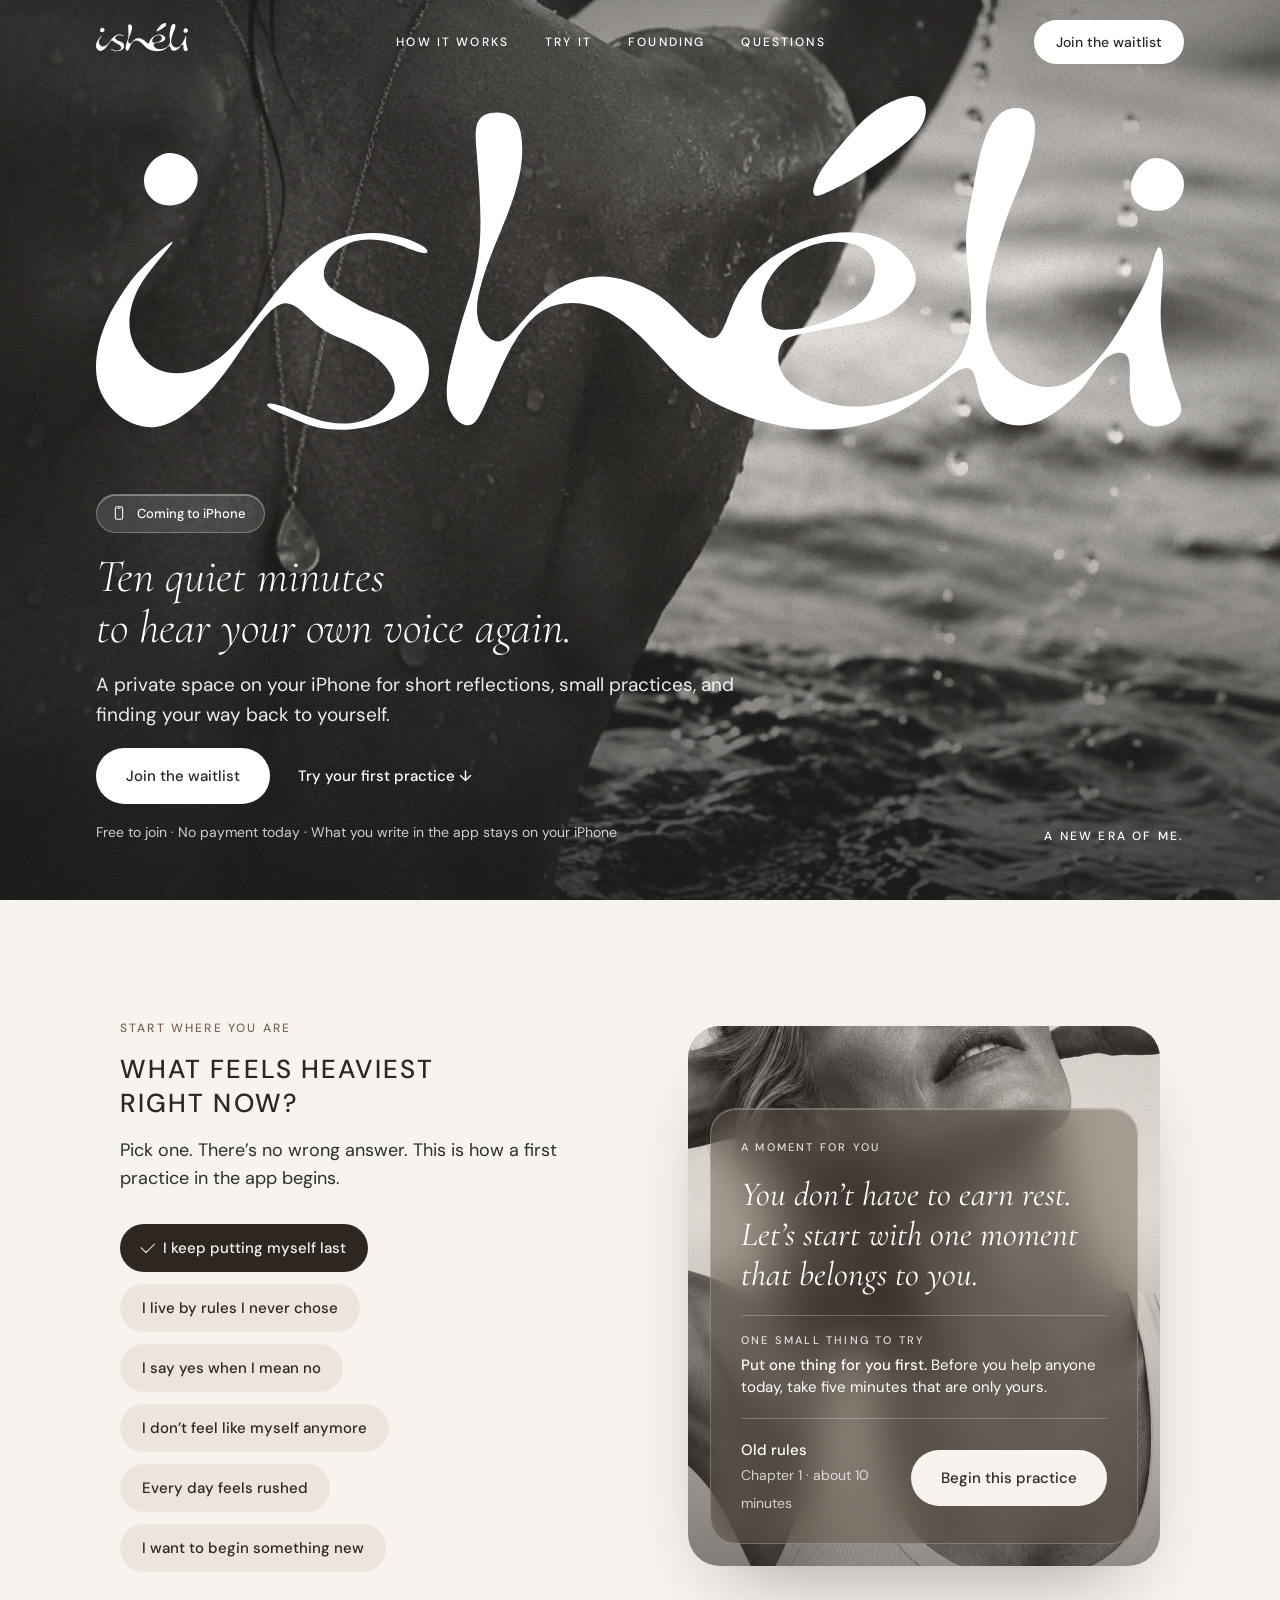
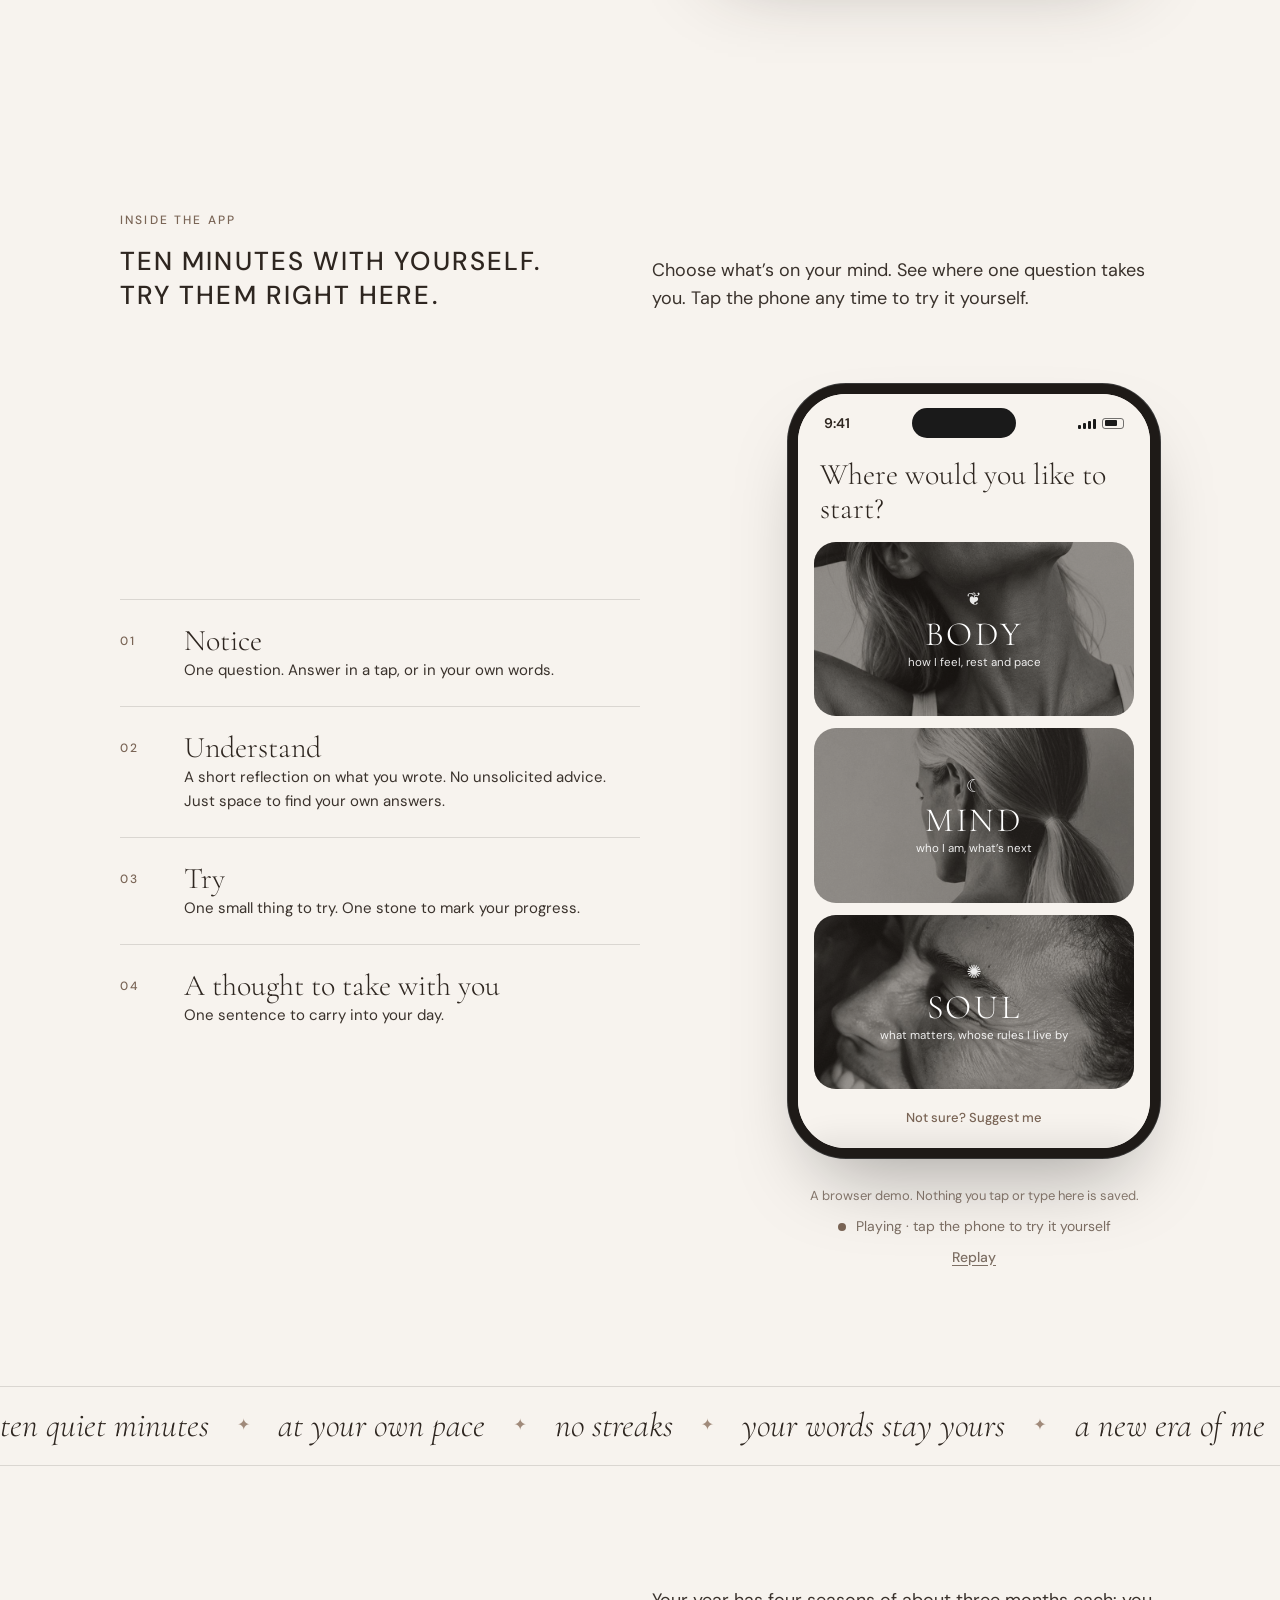
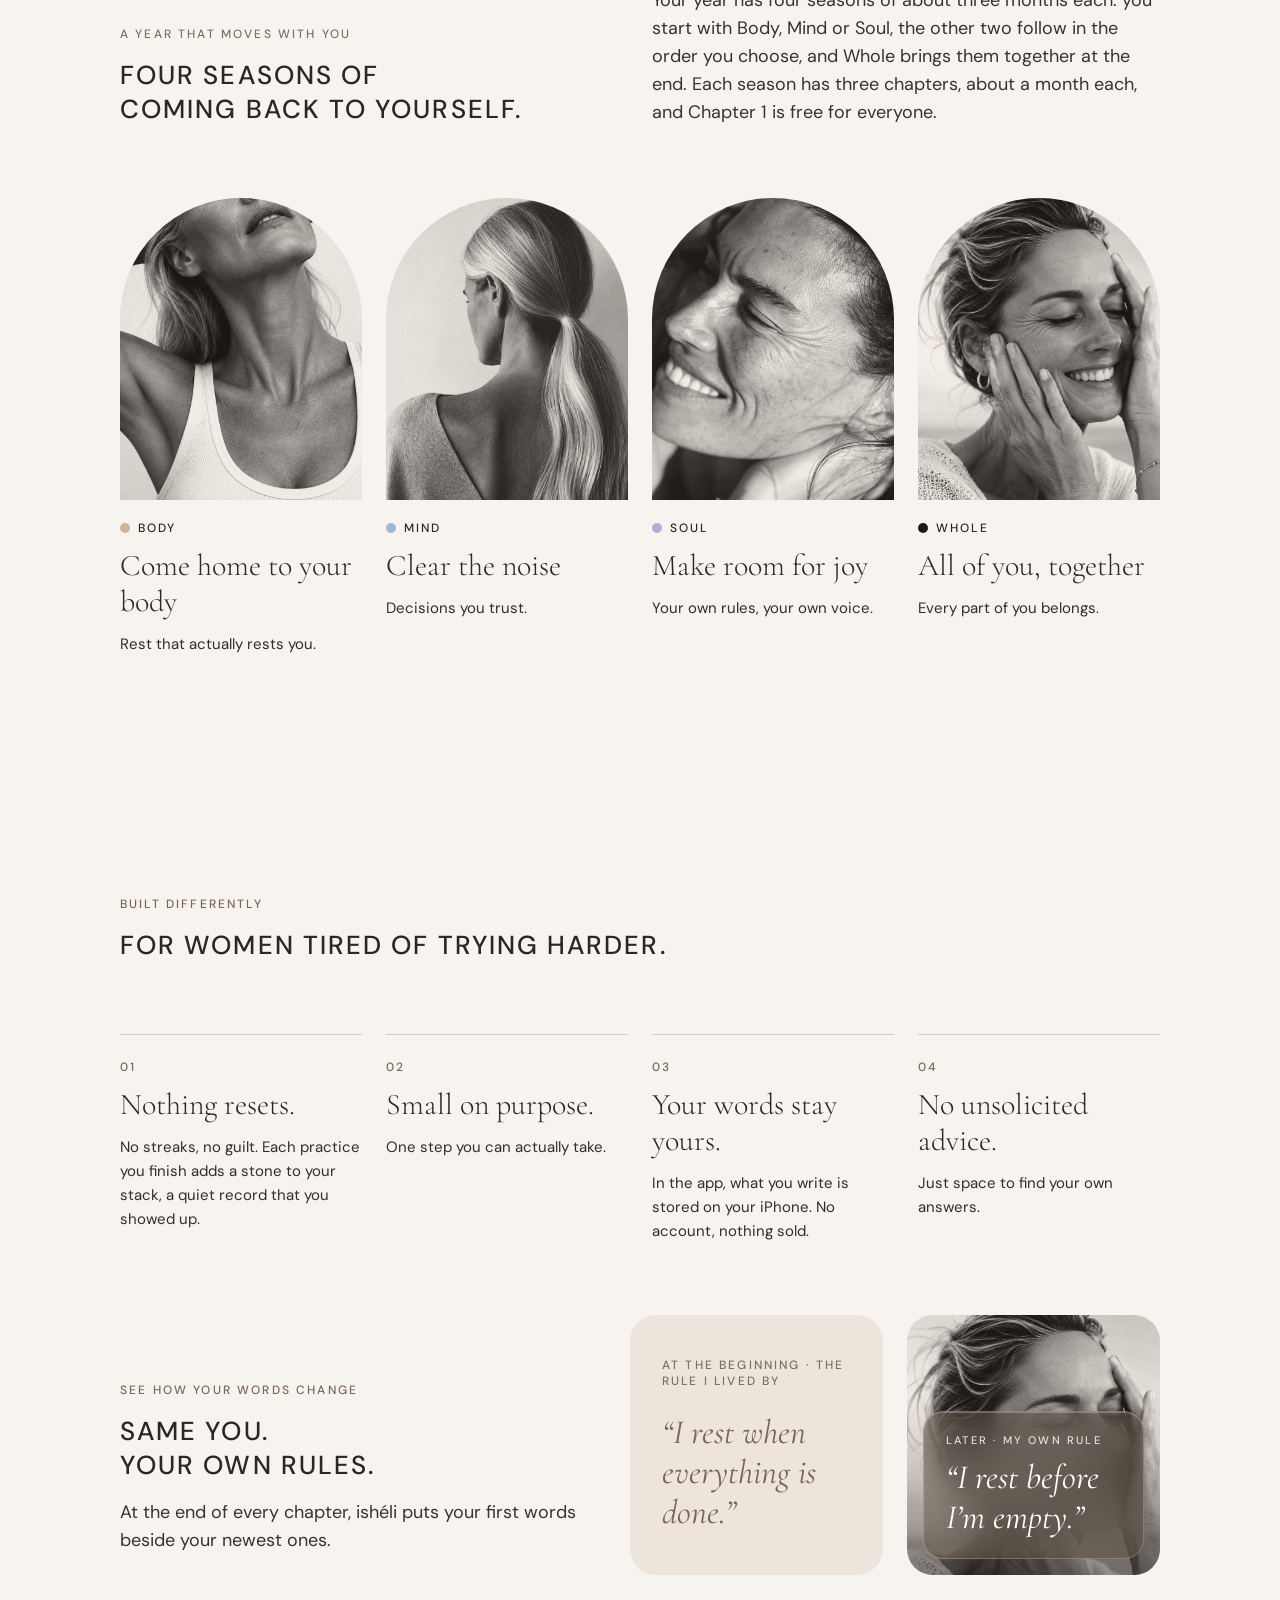
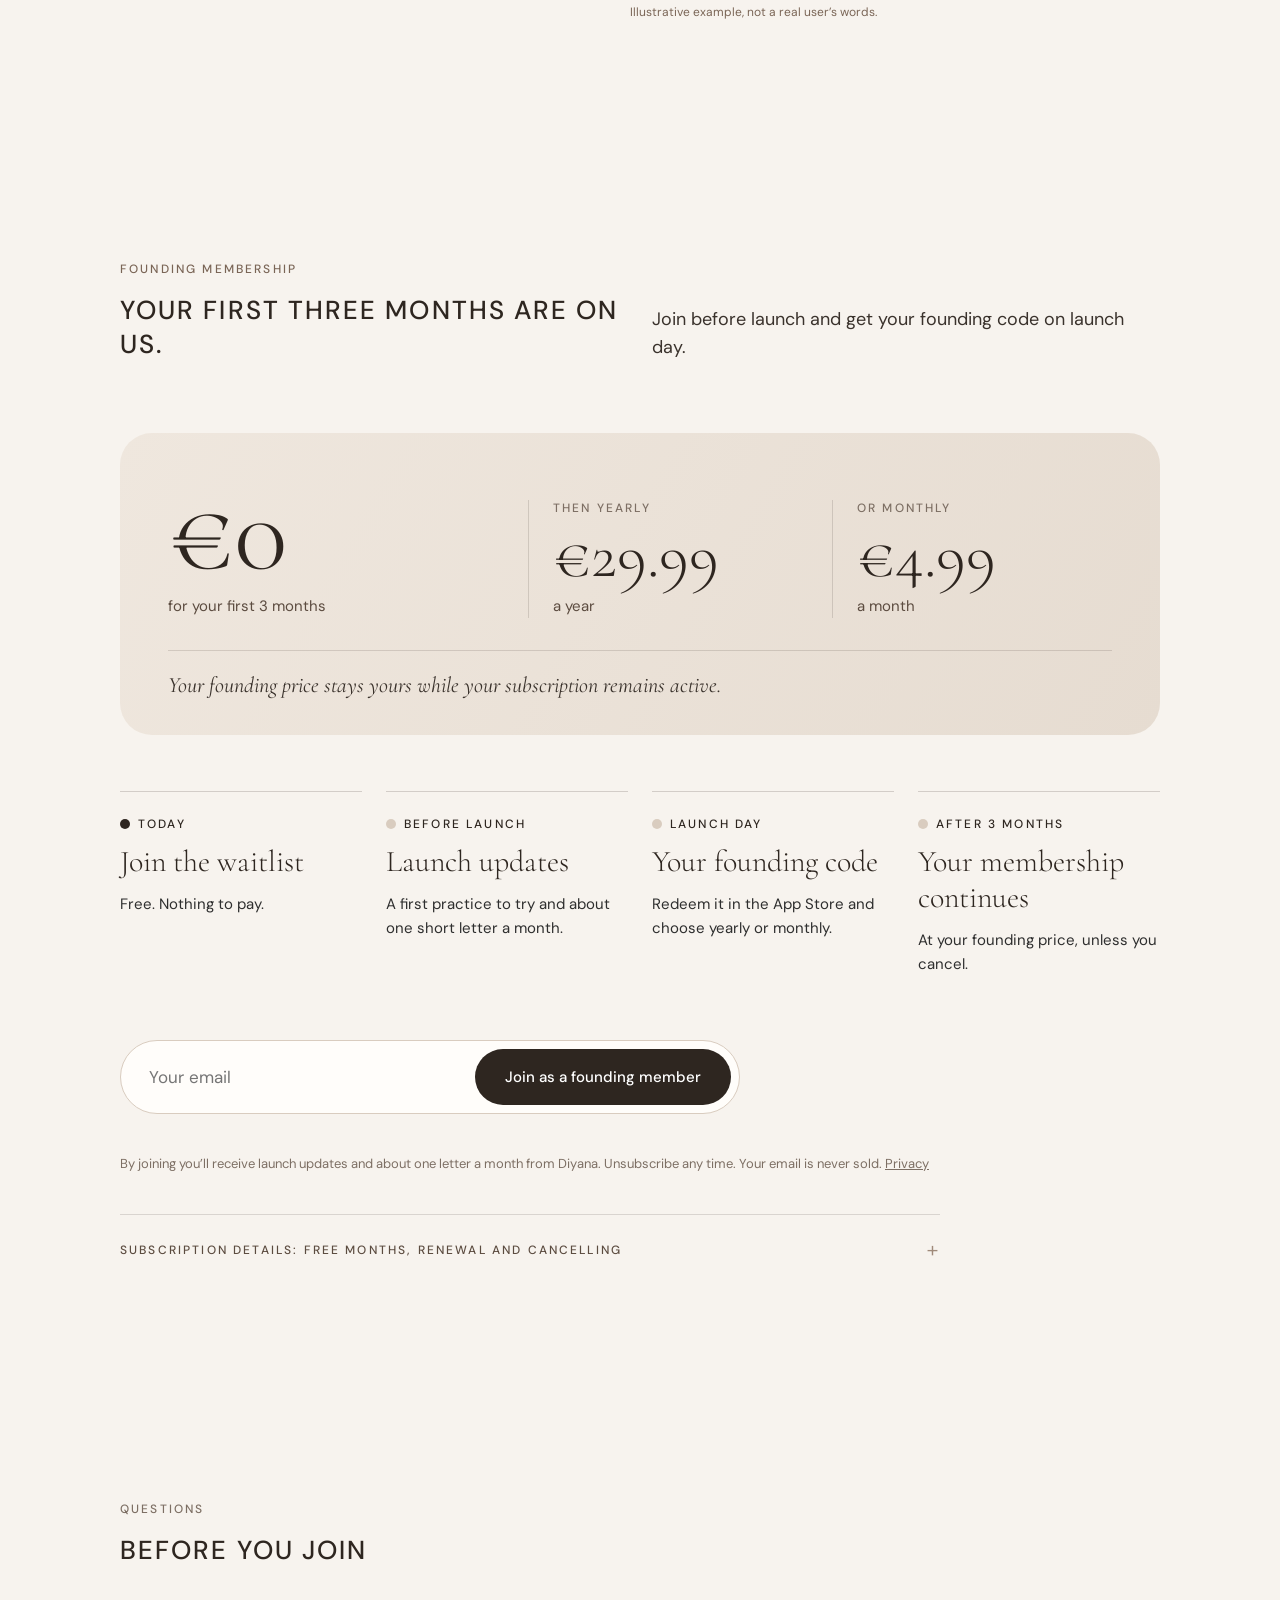
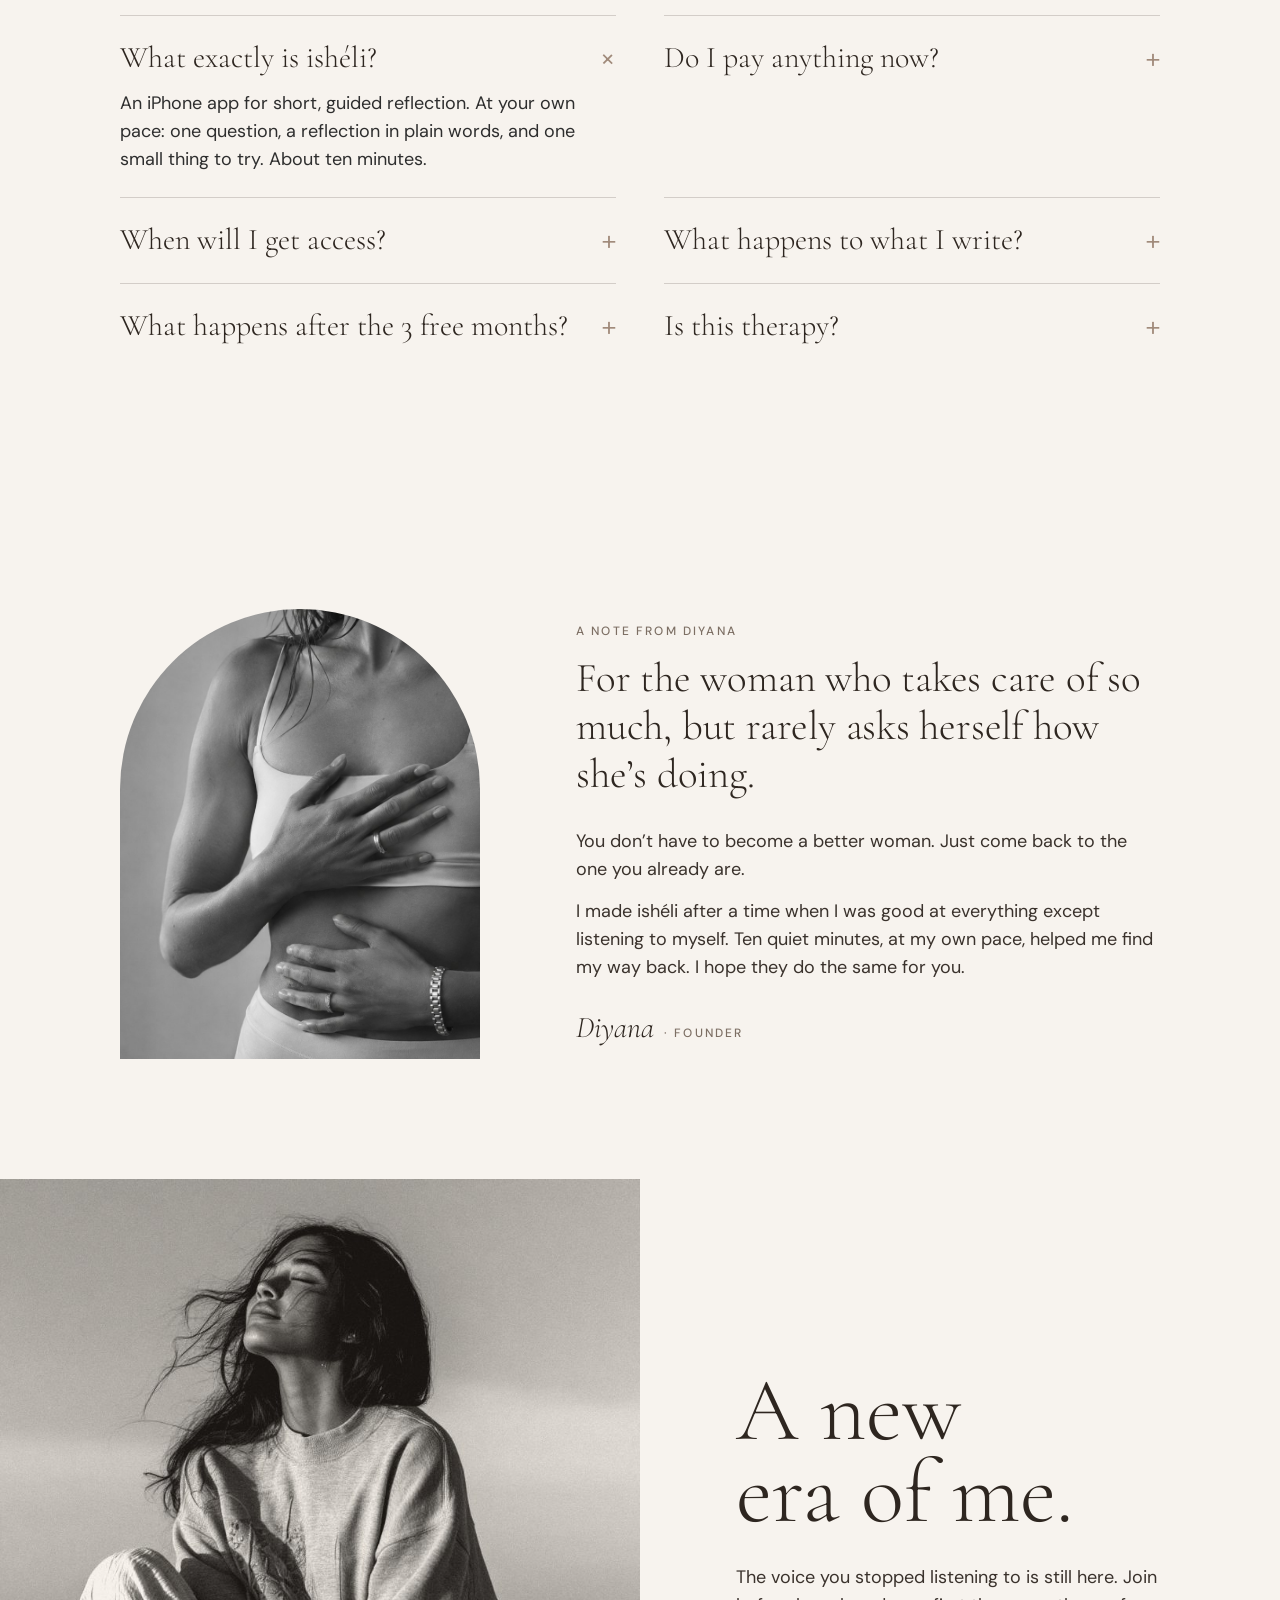
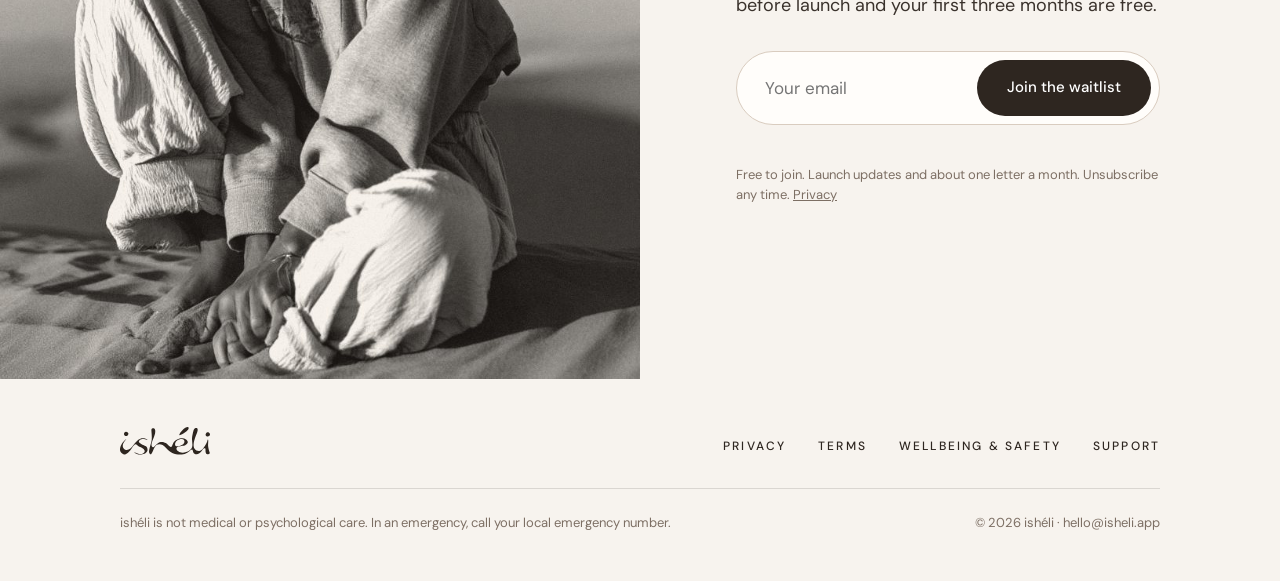
==== commit 08d500ec: "Final copy pass: founder note, clearer founding offer, trust fixes Founder note moved before final C" ====
--- a/index.html
+++ b/index.html
@@ -5,11 +5,17 @@
 <meta name="viewport" content="width=device-width,initial-scale=1">
 <title>ishéli — a new era of me</title>
 <meta name="description" content="A private space on your iPhone for short reflections, small practices, and finding your way back to yourself. Coming soon.">
-<link rel="icon" href="assets/favicon.png"><link rel="apple-touch-icon" href="assets/icon.png">
-<meta property="og:title" content="ishéli — a new era of me"><meta property="og:description" content="A private space on your iPhone for short reflections, small practices, and finding your way back to yourself. Coming soon."><meta property="og:image" content="https://isheli.app/assets/img/cover-sea.jpg"><meta property="og:url" content="https://isheli.app/"><link rel="canonical" href="https://isheli.app/">
+<link rel="icon" href="assets/favicon.png">
+<link rel="apple-touch-icon" href="assets/icon.png">
+<meta property="og:title" content="ishéli — a new era of me">
+<meta property="og:description" content="A private space on your iPhone for short reflections, small practices, and finding your way back to yourself. Coming soon.">
+<meta property="og:image" content="https://isheli.app/assets/img/cover-sea.jpg">
+<meta property="og:url" content="https://isheli.app/">
+<link rel="canonical" href="https://isheli.app/">
 <link rel="preload" href="assets/fonts/CormorantGaramond.woff2" as="font" type="font/woff2" crossorigin>
 <link rel="preload" href="assets/fonts/DMSans.woff2" as="font" type="font/woff2" crossorigin>
-<link rel="stylesheet" href="assets/v2.css"><script src="assets/consent.js" defer></script>
+<link rel="stylesheet" href="assets/v2.css">
+<script src="assets/consent.js" defer></script>
 </head>
 <body>
 
@@ -38,14 +44,14 @@
 </svg></div>
     <div class="cover-bottom">
       <div class="cover-text">
-        <span class="glass-pill"><span class="orb orb-xs" aria-hidden="true"></span>Coming soon to iPhone</span>
+        <span class="glass-pill"><svg class="pill-ic" viewBox="0 0 24 24" aria-hidden="true"><rect x="6.5" y="2.5" width="11" height="19" rx="2.6"/><path d="M10.5 5h3"/></svg>Coming to iPhone</span>
         <h1 id="cover-h">Ten quiet minutes<br>to hear your own voice again.</h1>
         <p class="cover-lead">A private space on your iPhone for short reflections, small practices, and finding your way back to yourself.</p>
         <div class="cover-ctas">
           <a class="btn btn-light" href="#join">Join the waitlist</a>
-          <a class="link-light" href="#try">Try a practice now <span aria-hidden="true">↓</span></a>
+          <a class="link-light" href="#try">Try your first practice <span aria-hidden="true">↓</span></a>
         </div>
-        <p class="cover-reassure">Free to join · Nothing charged today · Your words stay on your iPhone</p>
+        <p class="cover-reassure">Free to join · No payment today · What you write in the app stays on your iPhone</p>
       </div>
       <p class="eyebrow eyebrow-light cover-era">A new era of me.</p>
     </div>
@@ -58,7 +64,7 @@
     <div>
       <p class="eyebrow eyebrow-blue">Start where you are</p>
       <h2 id="try-h" class="h2">What feels heaviest<br>right now?</h2>
-      <p class="body">Pick one. There’s no wrong answer. This is a real first practice from the app.</p>
+      <p class="body">Pick one. There’s no wrong answer. This is how a first practice in the app begins.</p>
       <div class="chips" role="radiogroup" aria-label="What feels heaviest right now">
         <button class="chip" role="radio" aria-checked="true" data-k="myself-last">I keep putting myself last</button>
         <button class="chip" role="radio" aria-checked="false" data-k="own-rules">I live by rules I never chose</button>
@@ -72,6 +78,7 @@
       <div class="moment" aria-live="polite">
         <p class="caps-w">A moment for you</p>
         <p class="moment-line" id="moment-line">You don’t have to earn rest. Let’s start with one moment that belongs to you.</p>
+        <div class="moment-try"><p class="caps-w">One small thing to try</p><p><b id="moment-try-t">Put one thing for you first.</b> <span id="moment-try-d">Before you help anyone today, take five minutes that are only yours.</span></p></div>
         <div class="moment-meta">
           <div><b id="moment-title">Old rules</b><small>Chapter 1 · about 10 minutes</small></div>
           <button class="btn btn-cream" id="moment-begin">Begin this practice</button>
@@ -89,15 +96,15 @@
         <p class="eyebrow eyebrow-blue">Inside the app</p>
         <h2 id="app-h" class="h2">Ten minutes with yourself.<br>Try them right here.</h2>
       </div>
-      <p class="body">Watch one practice play through, then tap the phone and it’s yours: pick where to start, answer one question, read what comes back, and place your stone.</p>
+      <p class="body">Choose what’s on your mind. See where one question takes you. Tap the phone any time to try it yourself.</p>
     </div>
 
     <div class="app-stage">
       <ol class="app-steps" aria-label="What happens in a practice">
         <li data-step="notice"><span class="n">01</span><b>Notice</b><span>One question. Answer in a tap, or in your own words.</span></li>
-        <li data-step="understand"><span class="n">02</span><b>Understand</b><span>Your answer comes back in plain words. Never advice you didn’t ask for.</span></li>
-        <li data-step="try"><span class="n">03</span><b>Try</b><span>One small thing for tomorrow, then a stone for your cairn.</span></li>
-        <li data-step="echo"><span class="n">04</span><b>Echo</b><span>A line to carry through the day, in the centre of the app.</span></li>
+        <li data-step="understand"><span class="n">02</span><b>Understand</b><span>A short reflection on what you wrote. No unsolicited advice. Just space to find your own answers.</span></li>
+        <li data-step="try"><span class="n">03</span><b>Try</b><span>One small thing to try. One stone to mark your progress.</span></li>
+        <li data-step="echo"><span class="n">04</span><b>A thought to take with you</b><span>One sentence to carry into your day.</span></li>
       </ol>
 
       <div class="phone-wrap">
@@ -171,8 +178,8 @@
               <div class="seg"><button class="on" data-seg="words">Your words</button><button data-seg="echoes">Echoes</button></div>
               <div class="entries" id="mine-words">
                 <div class="entry"><p class="q">“An hour on Sunday that nobody can book.”</p><p class="meta">Last week</p></div>
-                <div class="entry"><p class="q">“Being useful felt like being loved.”</p><p class="meta">Day 3</p></div>
-                <div class="entry"><p class="q">“I rest when everything is done.”</p><p class="meta">Day 1</p></div>
+                <div class="entry"><p class="q">“Being useful felt like being loved.”</p><p class="meta">Later</p></div>
+                <div class="entry"><p class="q">“I rest when everything is done.”</p><p class="meta">At the beginning</p></div>
               </div>
               <div class="entries" id="mine-echoes" hidden>
                 <div class="entry"><p class="q">You don’t have to earn rest.</p><p class="meta">Kept from Echo</p></div>
@@ -226,7 +233,7 @@
               <div class="step" data-st="3">
                 <div class="try-wrap">
                   <p class="caps">One small thing to try</p>
-                  <h3 class="try-h" id="st-try">Keep the care, drop the cost</h3>
+                  <h3 class="try-h" id="st-try">Put one thing for you first</h3>
                   <p class="try-d" id="st-try-d">Write the old rule down. That’s all.</p>
                   <div class="cairn-drop" id="cairn-drop" aria-hidden="true"></div>
                   <p class="stone-msg" id="stone-msg" hidden>Your stone is placed.</p>
@@ -249,10 +256,109 @@
           <span class="tap" id="tap" aria-hidden="true"></span>
         </div>
         <div class="phone-ctrl">
+          <p class="demo-note">A browser demo. Nothing you tap or type here is saved.</p>
           <p class="ctrl-hint" id="ctrl-hint"><span class="live-dot" aria-hidden="true"></span><span id="ctrl-text">Playing · tap the phone to try it yourself</span></p>
           <button class="link-dark" id="reset">Replay</button>
         </div>
       </div>
+    </div>
+  </div>
+</section>
+
+<div class="marquee" aria-hidden="true"><div class="marquee-track">
+  <span>ten quiet minutes</span><i>✦</i><span>at your own pace</span><i>✦</i><span>no streaks</span><i>✦</i><span>your words stay yours</span><i>✦</i><span>a new era of me</span><i>✦</i>
+  <span>ten quiet minutes</span><i>✦</i><span>at your own pace</span><i>✦</i><span>no streaks</span><i>✦</i><span>your words stay yours</span><i>✦</i><span>a new era of me</span><i>✦</i>
+</div></div>
+
+<!-- 05 · Seasons -->
+<section class="seasons" aria-labelledby="seasons-h">
+  <div class="wrap">
+    <div class="split-head">
+      <div><p class="eyebrow">A year that moves with you</p><h2 id="seasons-h" class="h2">Four seasons of<br>coming back to yourself.</h2></div>
+      <p class="body">Your year has four seasons of about three months each: you start with Body, Mind or Soul, the other two follow in the order you choose, and Whole brings them together at the end. Each season has three chapters, about a month each, and Chapter 1 is free for everyone.</p>
+    </div>
+    <div class="season-cards">
+      <article><img class="arch" src="assets/img/body.jpg" alt="A woman with her arms raised, face to the light"><p class="tag"><i style="background:#CDB497"></i>Body</p><h3>Come home to your body</h3><p class="small">Rest that actually rests you.</p></article>
+      <article><img class="arch" src="assets/img/mind.jpg" alt="A woman seen from behind, hair in a long ponytail"><p class="tag"><i style="background:#9FB8D6"></i>Mind</p><h3>Clear the noise</h3><p class="small">Decisions you trust.</p></article>
+      <article><img class="arch" src="assets/img/soul.jpg" alt="A woman smiling with her eyes closed"><p class="tag"><i style="background:#B8A8D6"></i>Soul</p><h3>Make room for joy</h3><p class="small">Your own rules, your own voice.</p></article>
+      <article><img class="arch" src="assets/img/whole.jpg" alt="An older woman seen from behind, holding her arm"><p class="tag"><i style="background:#1A1A1A"></i>Whole</p><h3>All of you, together</h3><p class="small">Every part of you belongs.</p></article>
+    </div>
+  </div>
+</section>
+
+<!-- 06 · Built differently + proof -->
+<section class="built" aria-labelledby="built-h">
+  <div class="wrap">
+    <p class="eyebrow eyebrow-lilac">Built differently</p>
+    <h2 id="built-h" class="h2">For women tired of trying harder.</h2>
+    <div class="cols4">
+      <div><p class="eyebrow eyebrow-lilac">01</p><h3>Nothing resets.</h3><p class="small">No streaks, no guilt. Each practice you finish adds a stone to your stack, a quiet record that you showed up.</p></div>
+      <div><p class="eyebrow eyebrow-lilac">02</p><h3>Small on purpose.</h3><p class="small">One step you can actually take.</p></div>
+      <div><p class="eyebrow eyebrow-lilac">03</p><h3>Your words stay yours.</h3><p class="small">In the app, what you write is stored on your iPhone. No account, nothing sold.</p></div>
+      <div><p class="eyebrow eyebrow-lilac">04</p><h3>No unsolicited advice.</h3><p class="small">Just space to find your own answers.</p></div>
+    </div>
+    <div class="proof">
+      <div>
+        <p class="eyebrow eyebrow-lilac">See how your words change</p>
+        <h2 class="h2">Same you.<br>Your own rules.</h2>
+        <p class="body">At the end of every chapter, ishéli puts your first words beside your newest ones.</p>
+      </div>
+      <div class="proof-cards">
+        <div class="pc faded"><p class="eyebrow">At the beginning · The rule I lived by</p><p class="q">“I rest when everything is done.”</p></div>
+        <div class="pc pc-photo" style="background-image:url(assets/img/whole.jpg)"><div class="pc-glass"><p class="caps-w">Later · My own rule</p><p class="q">“I rest before I’m empty.”</p></div></div>
+        <p class="pc-note">Illustrative example, not a real user’s words.</p>
+      </div>
+    </div>
+  </div>
+</section>
+
+<!-- 07 · Founding -->
+<section class="founding" id="founding" aria-labelledby="founding-h">
+  <div class="wrap">
+    <div class="split-head">
+      <div>
+        <p class="eyebrow eyebrow-blue">Founding membership</p>
+        <h2 id="founding-h" class="h2">Your first three months are on us.</h2>
+      </div>
+      <p class="body">Join before launch and get your founding code on launch day.</p>
+    </div>
+    <div class="offer2">
+      <div class="o-col o-free"><span class="o-big">€0</span><p class="o-lab">for your first 3 months</p></div>
+      <div class="o-col"><p class="eyebrow">Then yearly</p><span class="o-price">€29.99</span><p class="o-lab">a year</p></div>
+      <div class="o-col"><p class="eyebrow">Or monthly</p><span class="o-price">€4.99</span><p class="o-lab">a month</p></div>
+      <p class="o-note">Your founding price stays yours while your subscription remains active.</p>
+    </div>
+    <ol class="timeline">
+      <li><p class="eyebrow dot dark">Today</p><h3>Join the waitlist</h3><p class="small">Free. Nothing to pay.</p></li>
+      <li><p class="eyebrow dot">Before launch</p><h3>Launch updates</h3><p class="small">A first practice to try and about one short letter a month.</p></li>
+      <li><p class="eyebrow dot">Launch day</p><h3>Your founding code</h3><p class="small">Redeem it in the App Store and choose yearly or monthly.</p></li>
+      <li><p class="eyebrow dot">After 3 months</p><h3>Your membership continues</h3><p class="small">At your founding price, unless you cancel.</p></li>
+    </ol>
+    <form class="join" data-src="founding" novalidate>
+      <input type="email" name="email" required autocomplete="email" placeholder="Your email" aria-label="Your email">
+      <button class="btn btn-dark" type="submit">Join as a founding member</button>
+    </form>
+    <p class="join-note" role="status" aria-live="polite"></p>
+    <p class="tiny">By joining you’ll receive launch updates and about one letter a month from Diyana. Unsubscribe any time. Your email is never sold. <a href="privacy.html#our-website-and-waitlist">Privacy</a></p>
+    <details class="renew-box">
+      <summary class="eyebrow">Subscription details: free months, renewal and cancelling</summary>
+      <p class="small">On launch day you redeem your founding code in the App Store and choose yearly (€29.99) or monthly (€4.99). The first 3 months are free. After that, your subscription renews automatically at the price you chose, charged to your Apple Account, until you cancel. To avoid being charged, cancel at least 24 hours before the free months end in Settings › your name › Subscriptions. If you allow notifications, the app also reminds you a week before. After launch, without a founding code, ishéli is €39.99 a year or €6.99 a month, and Chapter 1 is free for everyone.</p>
+    </details>
+  </div>
+</section>
+
+<!-- 08 · Questions -->
+<section class="questions" id="questions" aria-labelledby="q-h">
+  <div class="wrap">
+    <p class="eyebrow">Questions</p>
+    <h2 id="q-h" class="h2">Before you join</h2>
+    <div class="faq">
+      <details open><summary>What exactly is ishéli?</summary><p>An iPhone app for short, guided reflection. At your own pace: one question, a reflection in plain words, and one small thing to try. About ten minutes.</p></details>
+      <details><summary>Do I pay anything now?</summary><p>No. Joining the waitlist is free and needs no payment. You only start a subscription if you redeem your founding code in the App Store after launch.</p></details>
+      <details><summary>When will I get access?</summary><p>Soon, on iPhone first. Your code arrives by email on launch day. Android later: join and you’ll hear the day it’s ready.</p></details>
+      <details><summary>What happens to what I write?</summary><p>In the app, what you write is stored on your iPhone. There’s no account, and nothing you write is sent to us. If you back up your iPhone, Apple’s backup may include it. You can delete everything in the app at any time. The waitlist keeps only your email address.</p></details>
+      <details><summary>What happens after the 3 free months?</summary><p>Your subscription renews automatically at your founding price, €29.99 a year or €4.99 a month, until you cancel. Cancel at least 24 hours before the free months end in Settings › your name › Subscriptions to avoid being charged. Your founding price stays yours while your subscription remains active.</p></details>
+      <details><summary>Is this therapy?</summary><p>No. ishéli is a companion for reflection, not medical or psychological care. In an emergency, call your local emergency number.</p></details>
     </div>
   </div>
 </section>
@@ -262,105 +368,11 @@
   <div class="wrap letter-grid">
     <img class="arch" src="assets/img/closing.jpg" alt="A woman resting her hands on her body, eyes down">
     <div>
-      <p class="eyebrow">A letter from Diyana</p>
-      <h2 id="letter-h" class="serif-xl">For the woman who looks after everyone,<br>and forgot to ask how she is.</h2>
-      <p class="body">You don’t have to become a better woman. Just come back to the one you already are. ishéli gives you ten quiet minutes, every other day, to do exactly that.</p>
+      <p class="eyebrow">A note from Diyana</p>
+      <h2 id="letter-h" class="serif-xl">For the woman who takes care of so much, but rarely asks herself how she’s doing.</h2>
+      <p class="body">You don’t have to become a better woman. Just come back to the one you already are.</p>
+      <p class="body">I made ishéli after a time when I was good at everything except listening to myself. Ten quiet minutes, at my own pace, helped me find my way back. I hope they do the same for you.</p>
       <p class="sign"><span>Diyana</span> <em class="eyebrow">· Founder</em></p>
-    </div>
-  </div>
-</section>
-
-<div class="marquee" aria-hidden="true"><div class="marquee-track">
-  <span>ten quiet minutes</span><i>✦</i><span>every other day</span><i>✦</i><span>no streaks</span><i>✦</i><span>your words stay yours</span><i>✦</i><span>a new era of me</span><i>✦</i>
-  <span>ten quiet minutes</span><i>✦</i><span>every other day</span><i>✦</i><span>no streaks</span><i>✦</i><span>your words stay yours</span><i>✦</i><span>a new era of me</span><i>✦</i>
-</div></div>
-
-<!-- 05 · Seasons -->
-<section class="seasons" aria-labelledby="seasons-h">
-  <div class="wrap">
-    <div class="split-head">
-      <div><p class="eyebrow">A year that moves with you</p><h2 id="seasons-h" class="h2">Four seasons,<br>starting the day you begin.</h2></div>
-      <p class="body">Start with whichever is true today. Chapter 1 is free for everyone.</p>
-    </div>
-    <div class="season-cards">
-      <article><img class="arch" src="assets/img/body.jpg" alt="A woman with her arms raised, face to the light"><p class="tag"><i style="background:#CDB497"></i>Body</p><h3>Come home to your body</h3><p class="small">Rest that actually rests you.</p></article>
-      <article><img class="arch" src="assets/img/mind.jpg" alt="A woman seen from behind, hair in a long ponytail"><p class="tag"><i style="background:#9FB8D6"></i>Mind</p><h3>Clear the noise</h3><p class="small">Decisions you trust.</p></article>
-      <article><img class="arch" src="assets/img/soul.jpg" alt="A woman smiling with her eyes closed"><p class="tag"><i style="background:#B8A8D6"></i>Soul</p><h3>Make room for joy</h3><p class="small">Your own rules, your own voice.</p></article>
-      <article><img class="arch" src="assets/img/whole.jpg" alt="An older woman seen from behind, holding her arm"><p class="tag"><i style="background:#1A1A1A"></i>Whole</p><h3>All of you, together</h3><p class="small">One you, held together.</p></article>
-    </div>
-  </div>
-</section>
-
-<!-- 06 · Built differently + proof -->
-<section class="built" aria-labelledby="built-h">
-  <div class="wrap">
-    <p class="eyebrow eyebrow-lilac">Built differently</p>
-    <h2 id="built-h" class="h2">For women tired of trying harder.</h2>
-    <div class="cols4">
-      <div><p class="eyebrow eyebrow-lilac">01</p><h3>Nothing resets.</h3><p class="small">No streaks, no guilt. Each practice places a stone.</p></div>
-      <div><p class="eyebrow eyebrow-lilac">02</p><h3>Small on purpose.</h3><p class="small">One step you can actually take.</p></div>
-      <div><p class="eyebrow eyebrow-lilac">03</p><h3>Your words stay yours.</h3><p class="small">What you write stays on your iPhone. No account, nothing sold.</p></div>
-      <div><p class="eyebrow eyebrow-lilac">04</p><h3>No advice you didn’t ask for.</h3><p class="small">Good questions. Your own answers.</p></div>
-    </div>
-    <div class="proof">
-      <div>
-        <p class="eyebrow eyebrow-lilac">Fifteen practices later</p>
-        <h2 class="h2">Same you.<br>Your own rules.</h2>
-        <p class="body">At the end of every chapter, ishéli puts your first words beside your newest ones.</p>
-      </div>
-      <div class="proof-cards">
-        <div class="pc faded"><p class="eyebrow">Day 1 · The rule I lived by</p><p class="q">“I rest when everything is done.”</p></div>
-        <div class="pc pc-photo" style="background-image:url(assets/img/whole.jpg)"><div class="pc-glass"><p class="caps-w">Day 29 · My own rule</p><p class="q">“I rest before I’m empty.”</p></div></div>
-      </div>
-    </div>
-  </div>
-</section>
-
-<!-- 07 · Founding -->
-<section class="founding" id="founding" aria-labelledby="founding-h">
-  <div class="wrap">
-    <div class="split-head">
-      <div>
-        <p class="eyebrow eyebrow-blue">Founding membership</p>
-        <h2 id="founding-h" class="h2">Your first season is on us.<br>Nothing to pay today.</h2>
-      </div>
-      <p class="body">Everyone who joins before launch is a founding member. Your first season, three months, is free. Then €29.99 a year or €4.99 a month, and that price stays yours for as long as you’re a member. No limited places, no rush.</p>
-    </div>
-    <ol class="timeline">
-      <li><p class="eyebrow dot dark">Today</p><h3>You join the waitlist</h3><p class="small">Free. We keep only your email. Nothing is charged.</p></li>
-      <li><p class="eyebrow dot">Before launch</p><h3>A practice to try, then quiet</h3><p class="small">One small practice now, then one quiet letter a month.</p></li>
-      <li><p class="eyebrow dot">Launch day</p><h3>Your founding code arrives</h3><p class="small">iPhone first. One tap opens the App Store and your free season begins.</p></li>
-      <li><p class="eyebrow dot">After three months</p><h3>You decide</h3><p class="small">€29.99 a year or €4.99 a month, your founding price for as long as you stay. We remind you a week before your free season ends. Cancel any time in your iPhone settings.</p></li>
-    </ol>
-    <div class="offer">
-      <div>
-        <p class="eyebrow eyebrow-blue">Founding members · everyone who joins before launch</p>
-        <p class="offer-h">Your first season, free</p>
-        <p class="body">Then €29.99 a year or €4.99 a month. Your price, for as long as you stay.</p>
-      </div>
-      <div class="offer-r"><span class="offer-zero">€0</span><p class="eyebrow">For your first three months</p><p class="tiny">After launch: €39.99 a year or €6.99 a month</p></div>
-    </div>
-    <form class="join" data-src="founding" novalidate>
-      <input type="email" name="email" required autocomplete="email" placeholder="Your email" aria-label="Your email">
-      <button class="btn btn-dark" type="submit">Save my founding place</button>
-    </form>
-    <p class="join-note" role="status" aria-live="polite"></p>
-    <p class="tiny">Free to join. Nothing is charged. Unsubscribe in one click, never sold. Chapter 1 is free for everyone. After launch, ishéli is €39.99 a year (€3.33 a month, billed yearly) or €6.99 a month. Founding members get their first three months free, then €29.99 a year or €4.99 a month for as long as they stay. Cancel any time in your iPhone settings.</p>
-  </div>
-</section>
-
-<!-- 08 · Questions -->
-<section class="questions" id="questions" aria-labelledby="q-h">
-  <div class="wrap">
-    <p class="eyebrow">Questions</p>
-    <h2 id="q-h" class="h2">Before you join</h2>
-    <div class="faq">
-      <details open><summary>What exactly is ishéli?</summary><p>An iPhone app for short, guided reflection. Every other day, one question, a reflection in plain words, and one small thing to try. About ten minutes.</p></details>
-      <details><summary>Do I pay anything now?</summary><p>No. Joining the waitlist is free and charges nothing. As a founding member, your first season in the app is free too.</p></details>
-      <details><summary>When will I get access?</summary><p>Soon, on iPhone first. Your code arrives by email on launch day. Android later: join and you’ll hear the day it’s ready.</p></details>
-      <details><summary>What happens to what I write?</summary><p>It stays on your iPhone. No account, no server reading it. Delete everything any time. The waitlist keeps only your email.</p></details>
-      <details><summary>What happens after the free season?</summary><p>You choose €29.99 a year or €4.99 a month, and as a founding member that price never goes up while you stay. We remind you a week before your free season ends, and you can cancel any time in your iPhone settings.</p></details>
-      <details><summary>Is this therapy?</summary><p>No. ishéli is a companion for reflection, not medical or psychological care. In an emergency, call your local emergency number.</p></details>
     </div>
   </div>
 </section>
@@ -369,17 +381,18 @@
 <section class="joinsec" id="join" aria-labelledby="join-h">
   <div class="join-photo"><img src="assets/img/dune.jpg" alt="A woman sitting on a dune, eyes closed, face turned to the light"></div>
   <div class="join-in">
-    <p class="eyebrow">Hello, it’s you</p>
     <h2 id="join-h" class="serif-hero">A new<br>era of me.</h2>
-    <p class="body">The voice you stopped listening to is still here. Join before launch: your first season is free, and your founding price stays yours.</p>
+    <p class="body">The voice you stopped listening to is still here. Join before launch and your first three months are free.</p>
     <form class="join" data-src="join" novalidate>
       <input type="email" name="email" required autocomplete="email" placeholder="Your email" aria-label="Your email">
       <button class="btn btn-dark" type="submit">Join the waitlist</button>
     </form>
     <p class="join-note" role="status" aria-live="polite"></p>
-    <p class="tiny">Free to join. We keep only your email. Never sold.</p>
-  </div>
-</section>
+    <p class="tiny">Free to join. Launch updates and about one letter a month. Unsubscribe any time. <a href="privacy.html#our-website-and-waitlist">Privacy</a></p>
+  </div>
+</section>
+
+
 </main>
 
 <footer class="foot">
--- a/assets/v2.css
+++ b/assets/v2.css
@@ -649,3 +649,31 @@
 .tab-orb.on .orb-tab{box-shadow:0 0 26px rgba(160,138,122,.8)}
 .orb-dot{background:#7A6556}
 .echo-glow{background:radial-gradient(circle,rgba(220,205,191,.8),rgba(160,138,122,0) 70%)}
+/* founding: simple offer */
+.offer2{display:grid;grid-template-columns:1.2fr 1fr 1fr;gap:24px;align-items:end;background:linear-gradient(120deg,#EFE7DE,#E6DCD1);border-radius:32px;padding:44px 48px 36px;margin-bottom:56px}
+.o-big{font:300 112px/1 var(--serif);color:#2E2620}
+.o-price{display:block;font:300 64px/1.05 var(--serif);color:#2E2620;margin-top:6px}
+.o-lab{font-size:15px;color:#5C4C40;margin-top:6px}
+.o-col{border-left:1px solid rgba(46,38,32,.15);padding-left:24px}.o-free{border-left:0;padding-left:0}
+.o-note{grid-column:1/-1;border-top:1px solid rgba(46,38,32,.15);padding-top:20px;margin-top:8px;font:400 italic 22px/28px var(--serif);color:#3A322C}
+.renew-box{margin-top:40px;max-width:820px;border-top:1px solid rgba(46,38,32,.15);padding-top:24px;display:flex;flex-direction:column;gap:10px}
+.renew-box .small{color:#5C4C40}
+.tiny a{color:inherit}
+.demo-note{font-size:13px;color:#8A7B70;text-align:center}
+.phone-ctrl{flex-direction:column;gap:10px}
+.moment-try{border-top:1px solid rgba(255,255,255,.25);padding-top:16px;display:flex;flex-direction:column;gap:6px;color:#fff;font-size:15px;line-height:22px}
+.moment-try b{font-weight:500}
+@media (max-width:1100px){.offer2{grid-template-columns:1fr;padding:32px}.o-col{border-left:0;padding-left:0;border-top:1px solid rgba(46,38,32,.15);padding-top:16px}.o-free{border-top:0;padding-top:0}}
+.letter .body+.body{margin-top:14px}
+.letter .serif-xl{max-width:720px}
+.pill-ic{width:16px;height:16px;fill:none;stroke:#fff;stroke-width:1.6;stroke-linecap:round}
+.renew-box .small{font-size:12px;line-height:18px}
+
+/* final copy pass */
+.pc-note{grid-column:1/-1;font:400 12px/18px var(--sans);color:#7A6556;margin:4px 0 0}
+details.renew-box summary{list-style:none;cursor:pointer;display:flex;justify-content:space-between;align-items:center;gap:16px;color:#5C4C40}
+details.renew-box summary::-webkit-details-marker{display:none}
+details.renew-box summary::after{content:"+";font:300 22px/1 var(--sans);color:#A08A7A;transition:transform .3s}
+details.renew-box[open] summary::after{transform:rotate(45deg)}
+details.renew-box summary:focus-visible{outline:2px solid #7A6556;outline-offset:4px;border-radius:4px}
+details.renew-box .small{margin-top:12px}
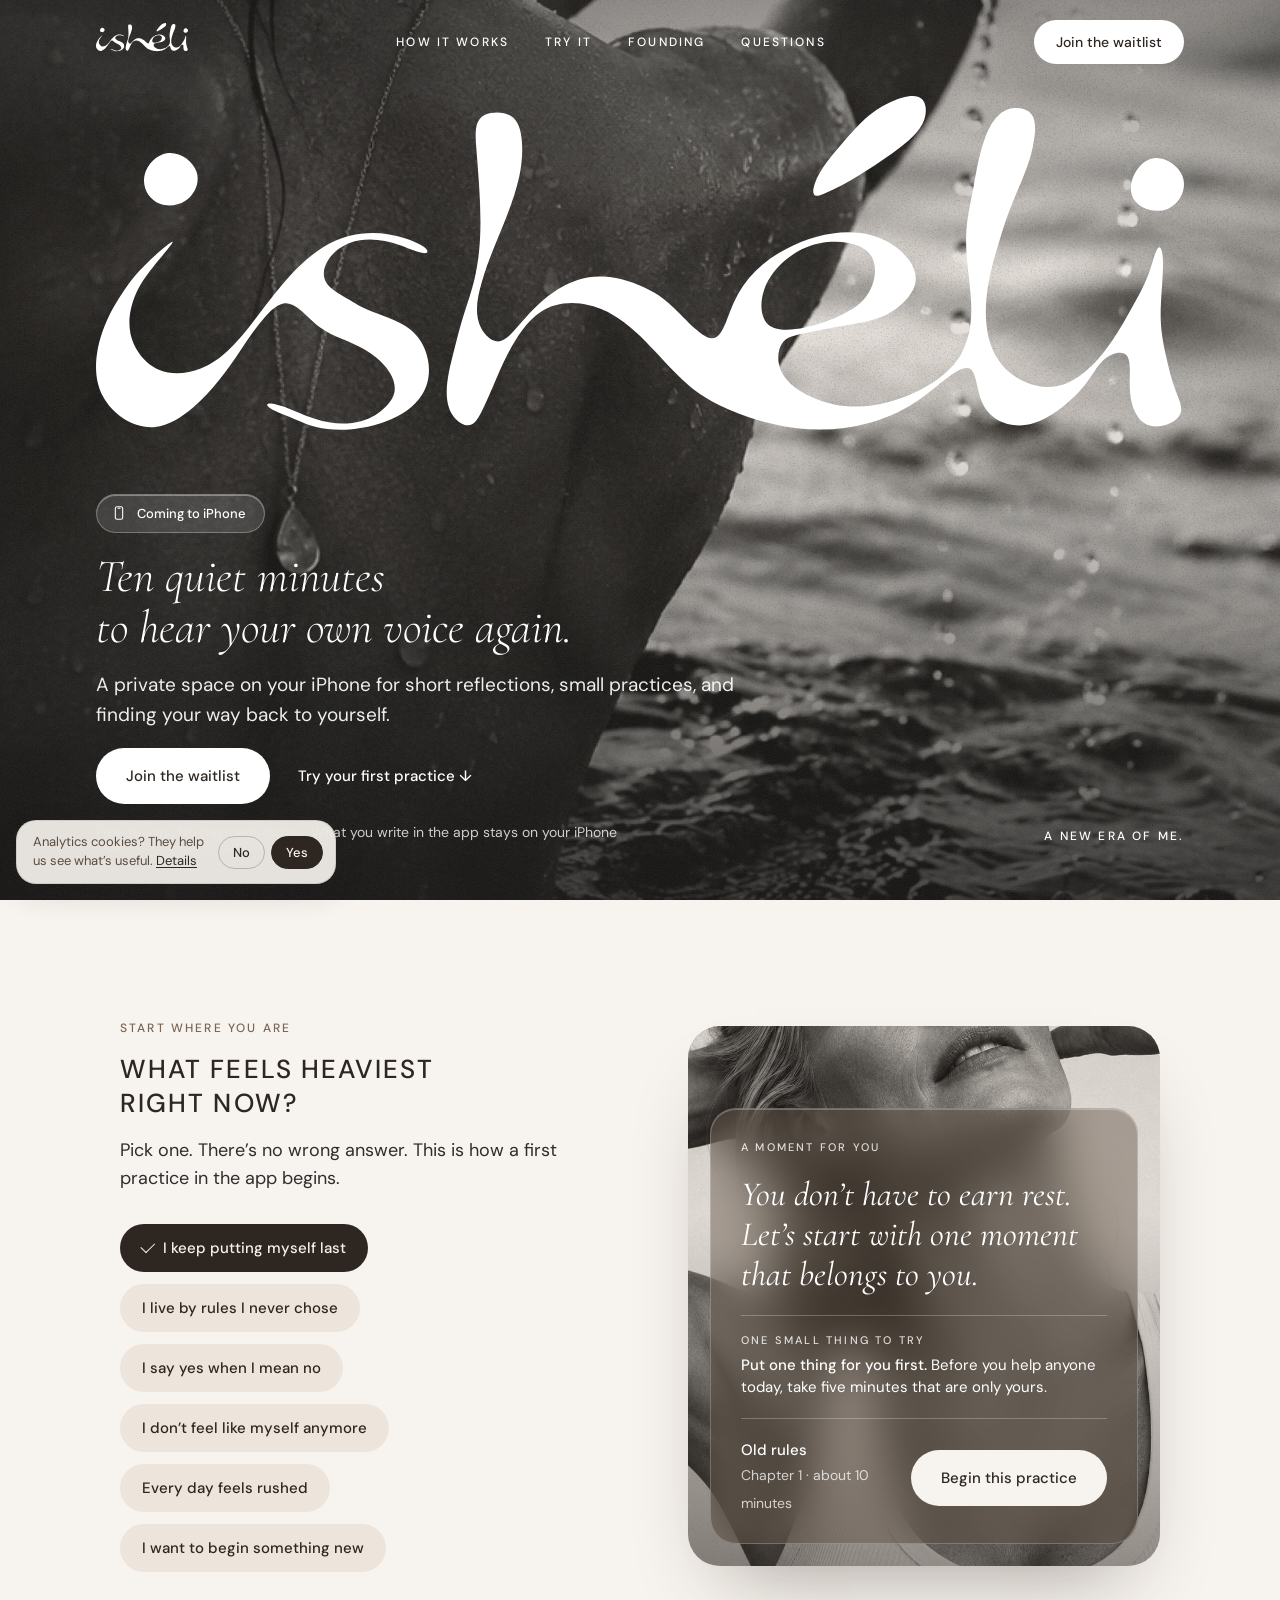
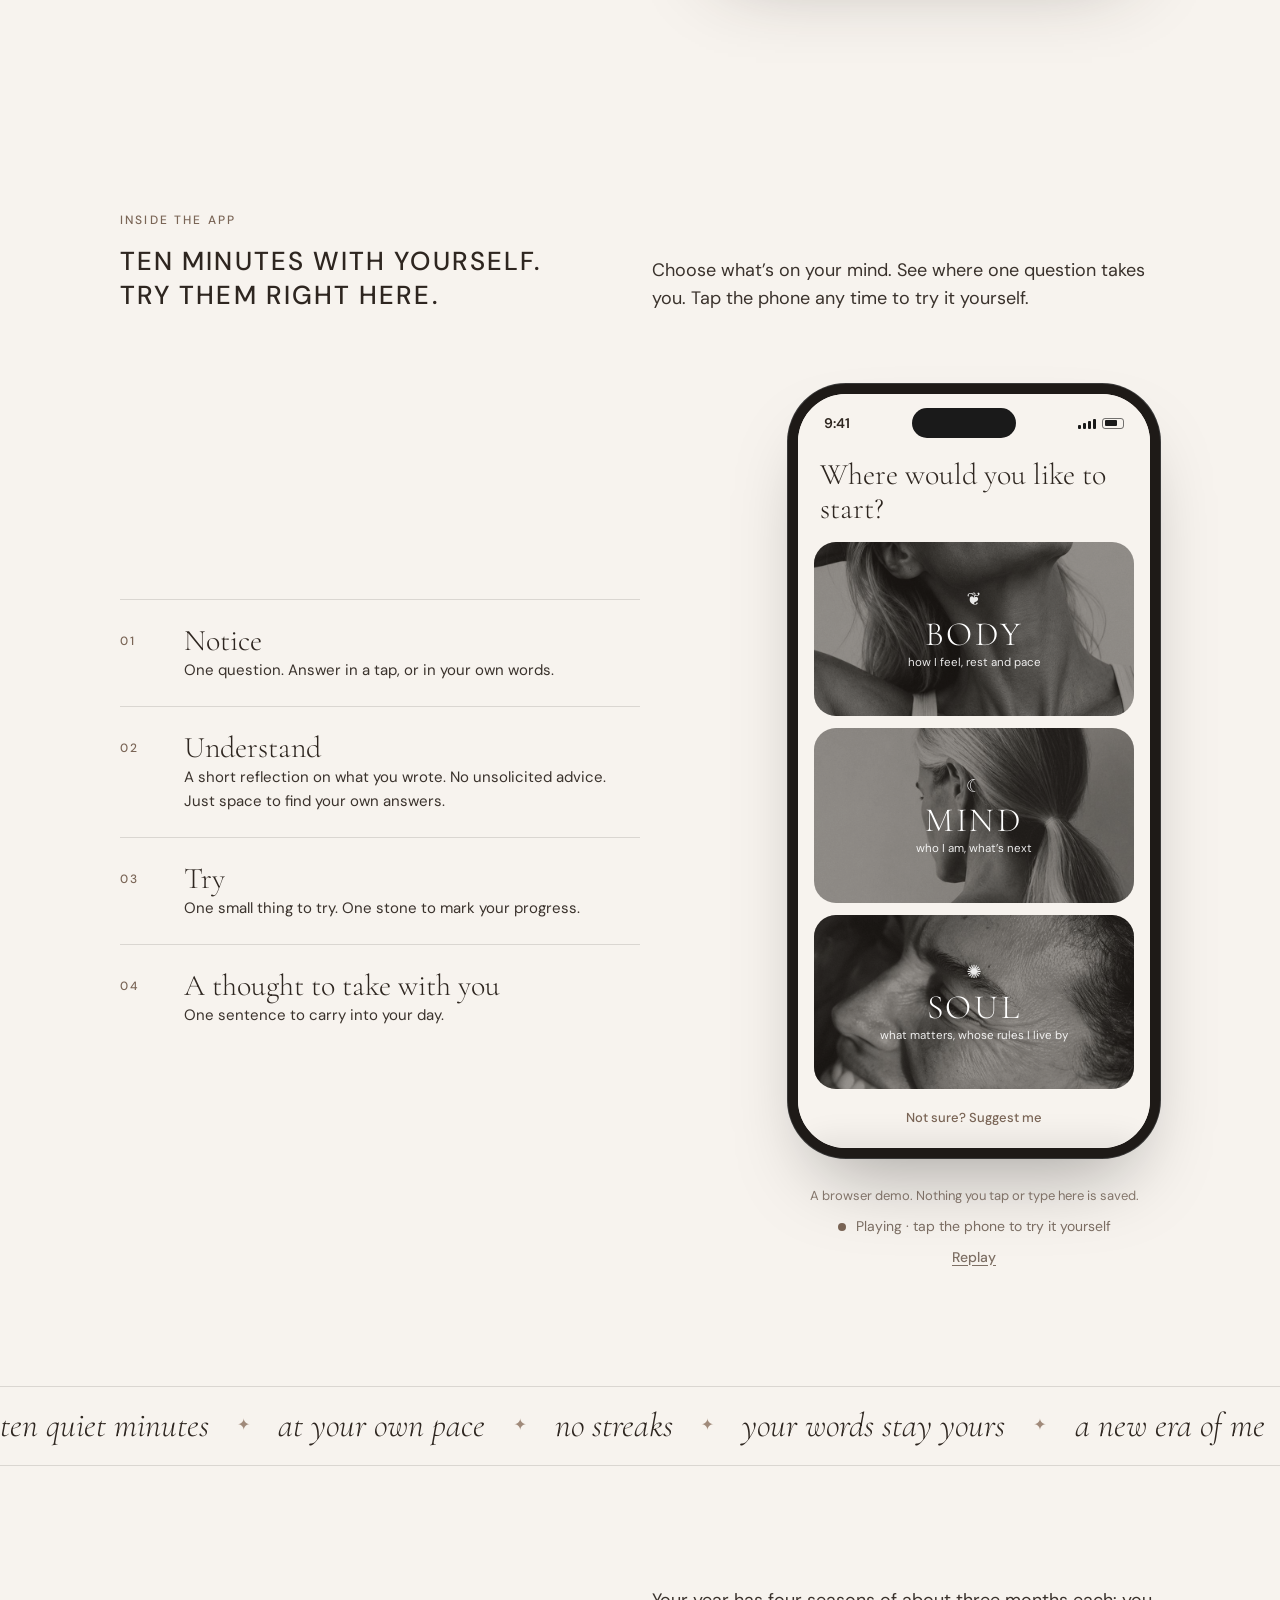
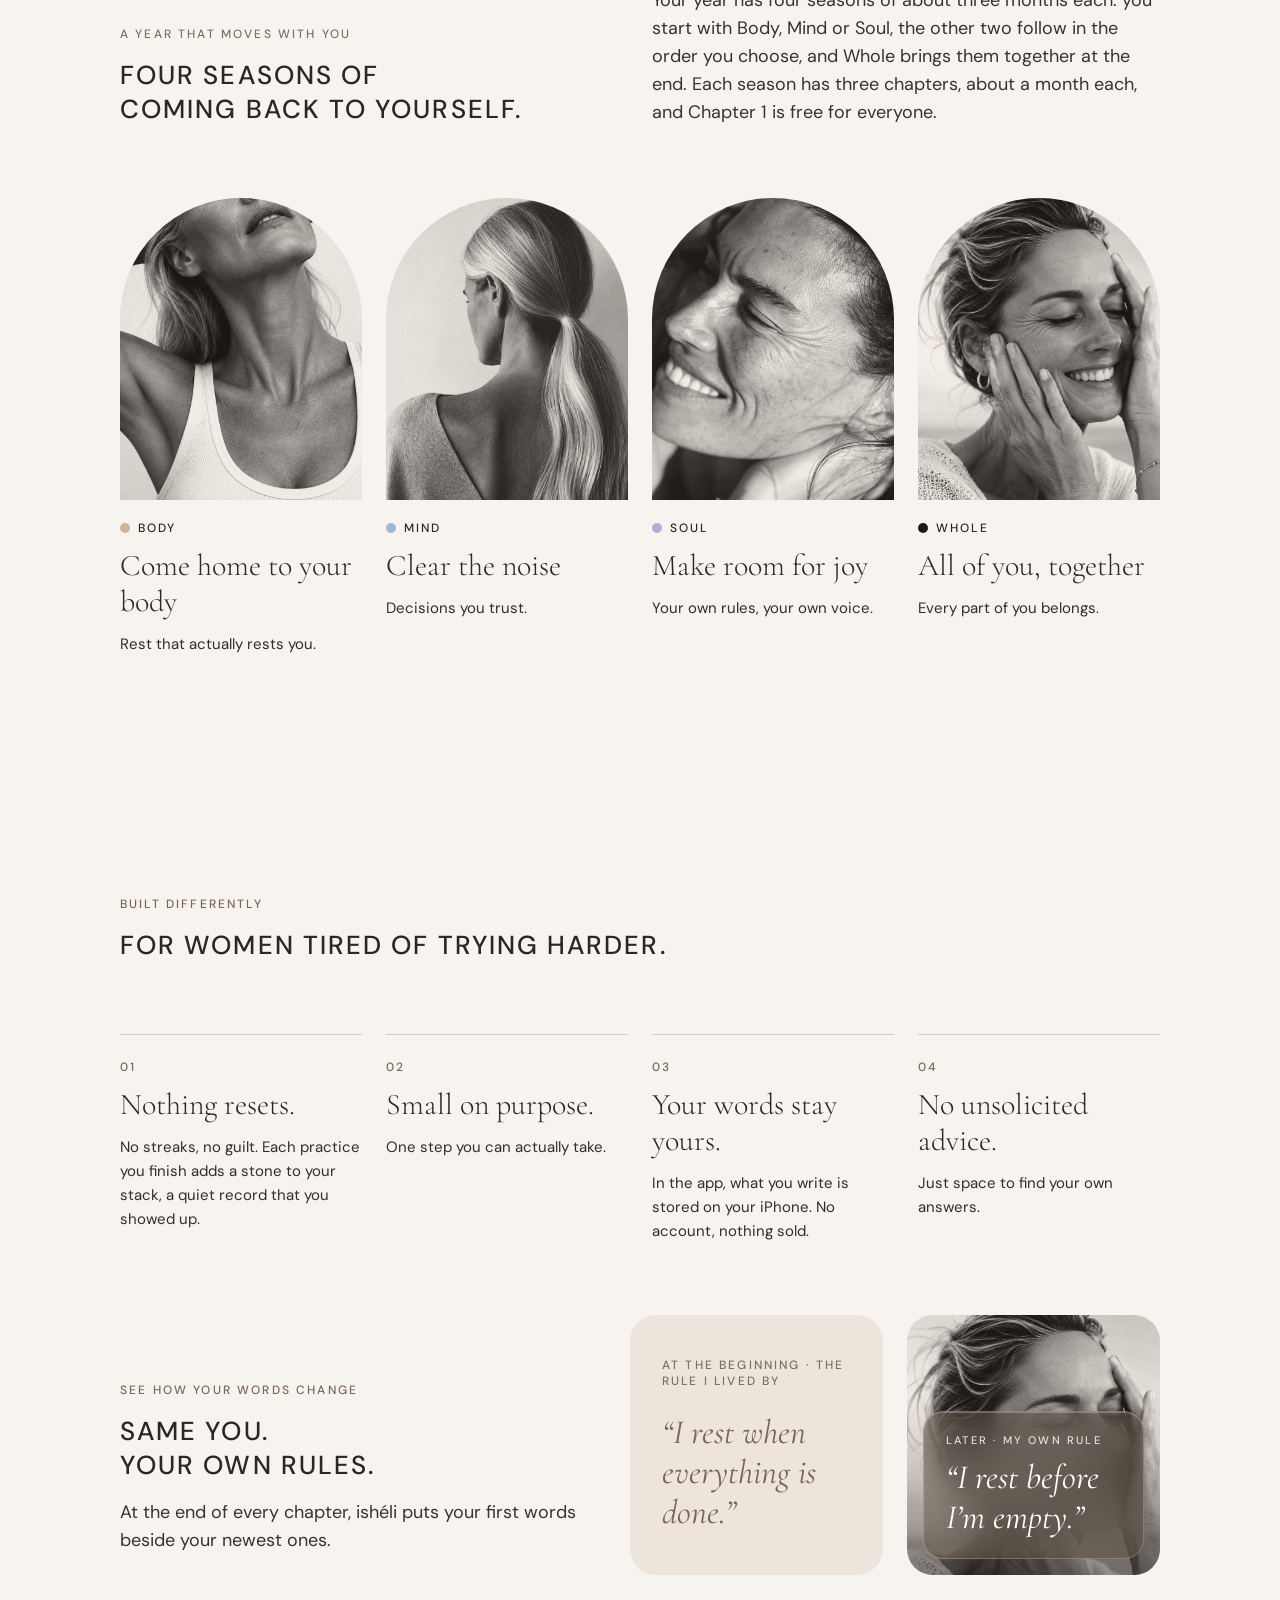
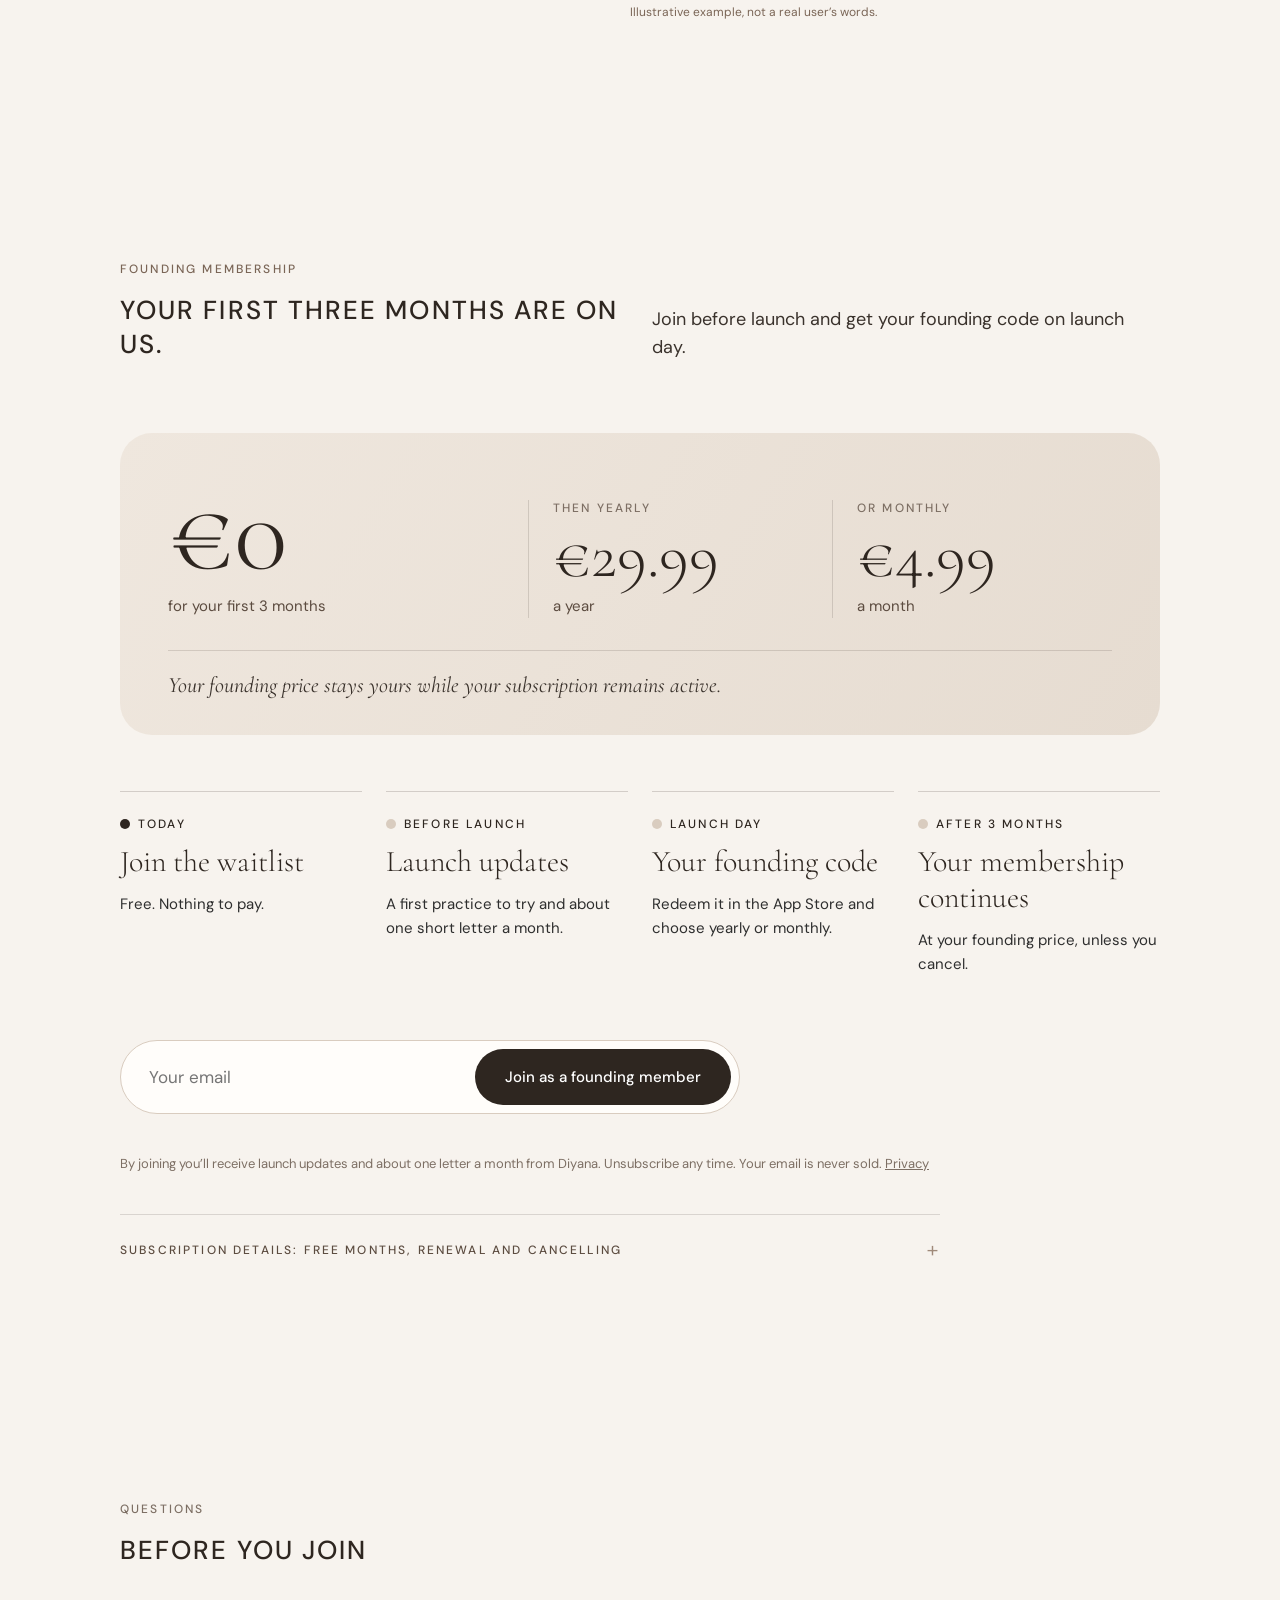
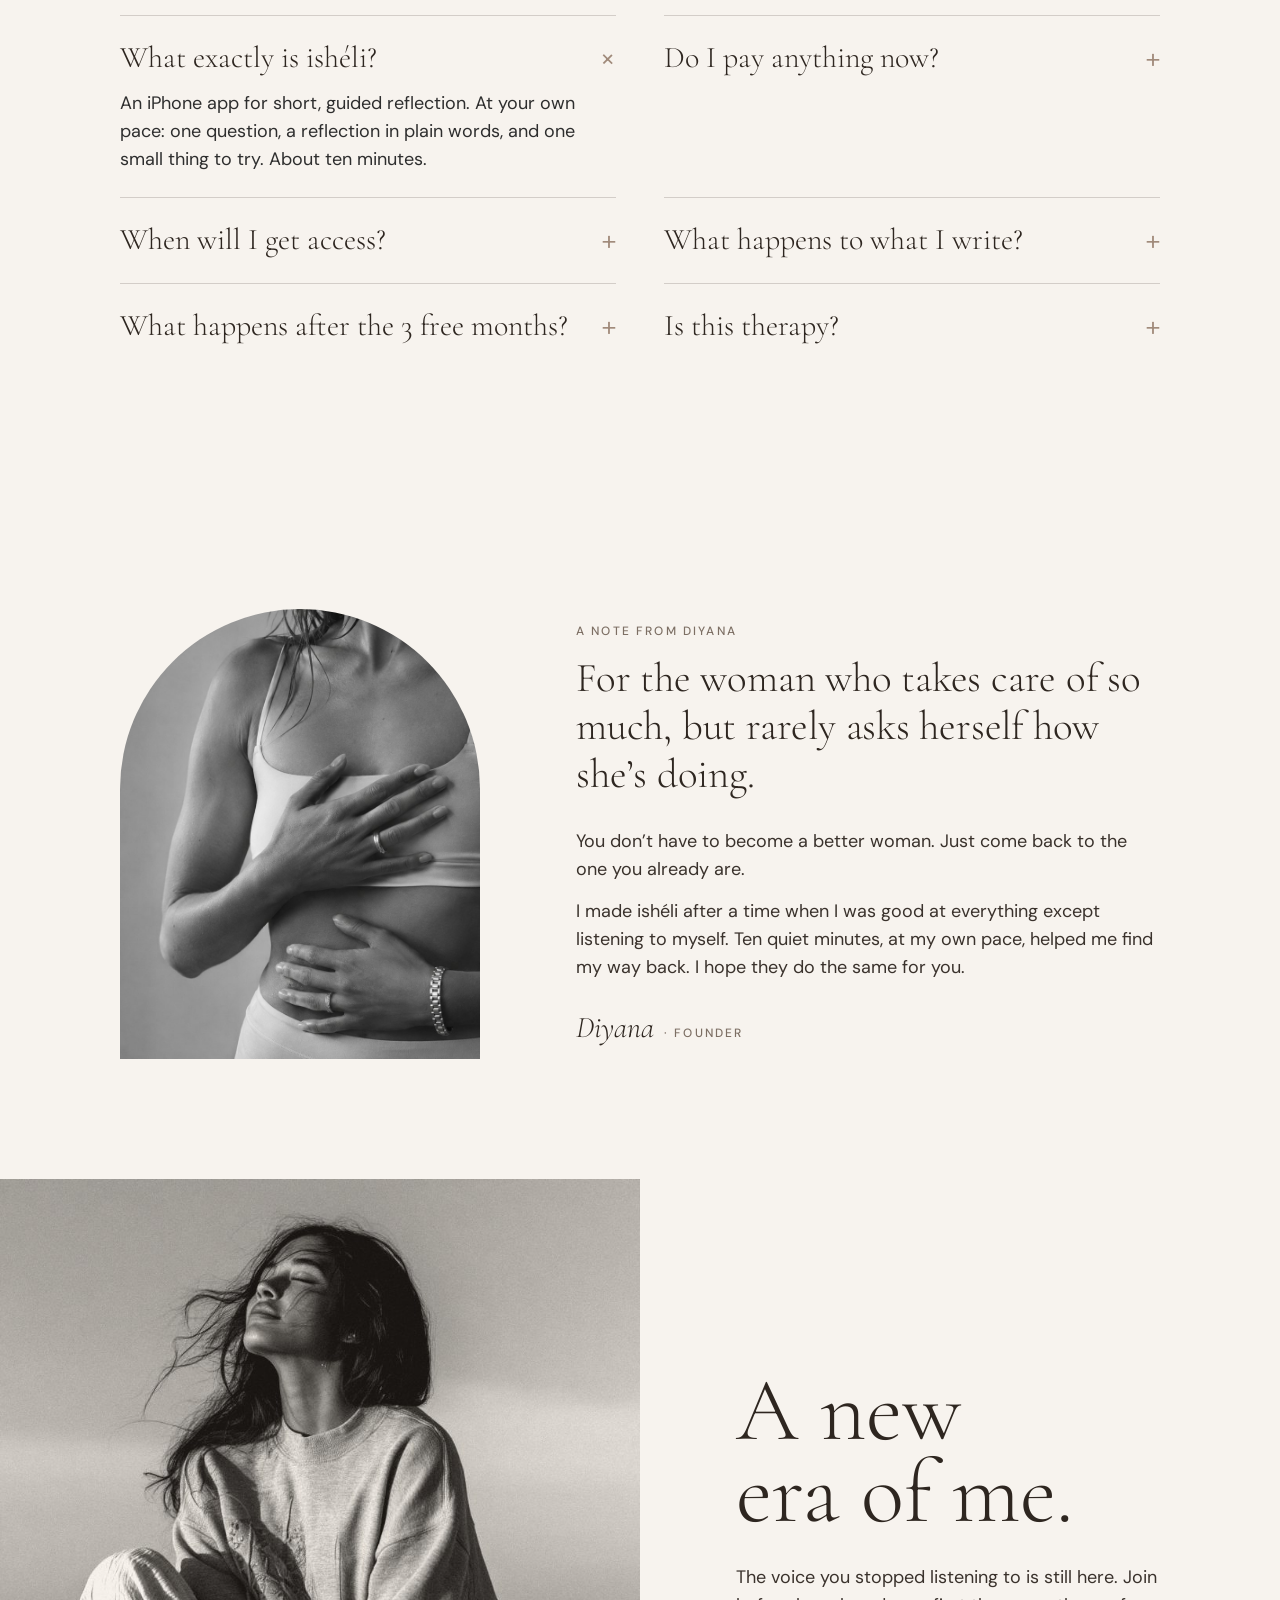
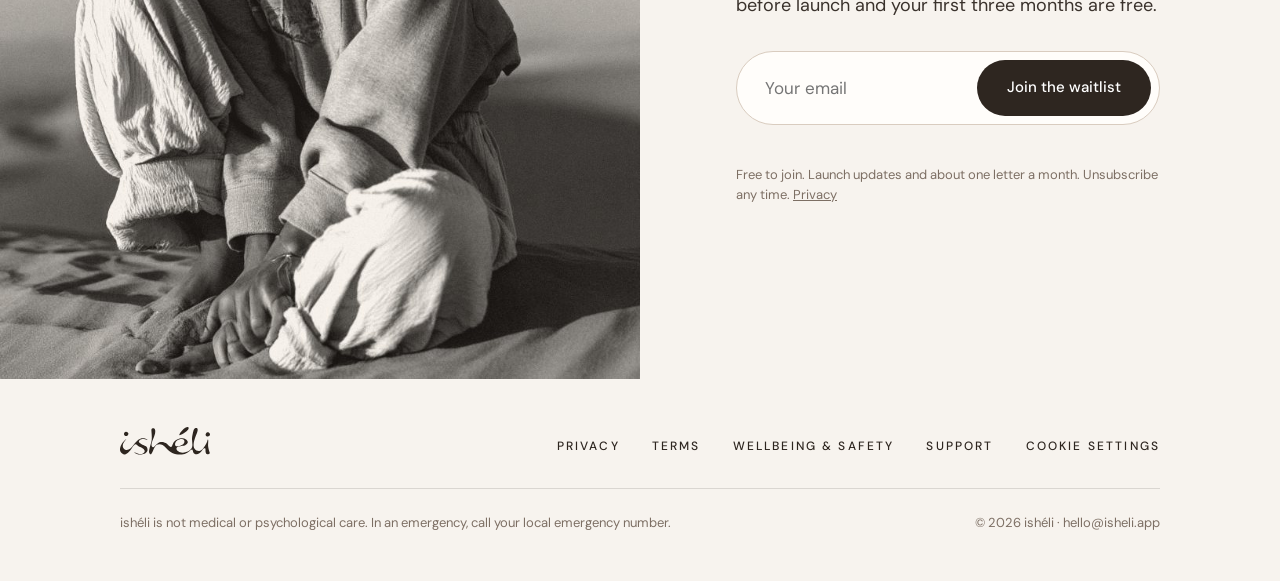
==== commit 7a1fdac4: "Connect Google Tag Manager (after consent) GTM-5RVLJRR3 loads only after the visitor taps Yes in the" ====
--- a/index.html
+++ b/index.html
@@ -14,8 +14,8 @@
 <link rel="canonical" href="https://isheli.app/">
 <link rel="preload" href="assets/fonts/CormorantGaramond.woff2" as="font" type="font/woff2" crossorigin>
 <link rel="preload" href="assets/fonts/DMSans.woff2" as="font" type="font/woff2" crossorigin>
-<link rel="stylesheet" href="assets/v2.css">
-<script src="assets/consent.js" defer></script>
+<link rel="stylesheet" href="assets/v2.css?v=4">
+<script src="assets/consent.js?v=2" defer></script>
 </head>
 <body>
 
@@ -407,6 +407,6 @@
 </footer>
 
 <div class="site-toast" id="site-toast" role="status" aria-live="polite"></div>
-<script src="assets/v2.js"></script>
+<script src="assets/v2.js?v=5"></script>
 </body>
 </html>
--- a/assets/v2.css
+++ b/assets/v2.css
@@ -677,3 +677,16 @@
 details.renew-box[open] summary::after{transform:rotate(45deg)}
 details.renew-box summary:focus-visible{outline:2px solid #7A6556;outline-offset:4px;border-radius:4px}
 details.renew-box .small{margin-top:12px}
+
+/* analytics consent box (consent.js) */
+.consent{position:fixed;left:16px;bottom:16px;z-index:80;max-width:320px;display:flex;flex-wrap:wrap;align-items:center;gap:8px 12px;padding:12px 12px 12px 16px;border-radius:20px;background:rgba(247,243,238,.92);-webkit-backdrop-filter:blur(18px);backdrop-filter:blur(18px);border:1px solid rgba(46,38,32,.12);box-shadow:0 10px 30px rgba(46,38,32,.14);opacity:0;transform:translateY(8px);transition:opacity .25s ease,transform .25s ease}
+.consent.on{opacity:1;transform:none}
+.consent p{margin:0;flex:1 1 160px;font:400 13px/1.45 "DM Sans",system-ui,sans-serif;color:#5C4C40}
+.consent a{color:#2E2620;text-underline-offset:2px}
+.consent div{display:flex;gap:6px;margin-left:auto}
+.consent button{font:500 13px/1 "DM Sans",system-ui,sans-serif;padding:9px 14px;border-radius:999px;cursor:pointer;border:1px solid rgba(46,38,32,.25);background:transparent;color:#2E2620}
+.consent button[data-v="yes"]{background:#2E2620;border-color:#2E2620;color:#F7F3EE}
+.consent button:focus-visible{outline:2px solid #2E2620;outline-offset:2px}
+@media (max-width:520px){.consent{left:10px;right:10px;bottom:10px;max-width:none;flex-wrap:nowrap}.consent p{flex:1 1 auto;font-size:12.5px}}
+@media (prefers-reduced-motion:reduce){.consent{transition:none}}
+@media print{.consent{display:none}}
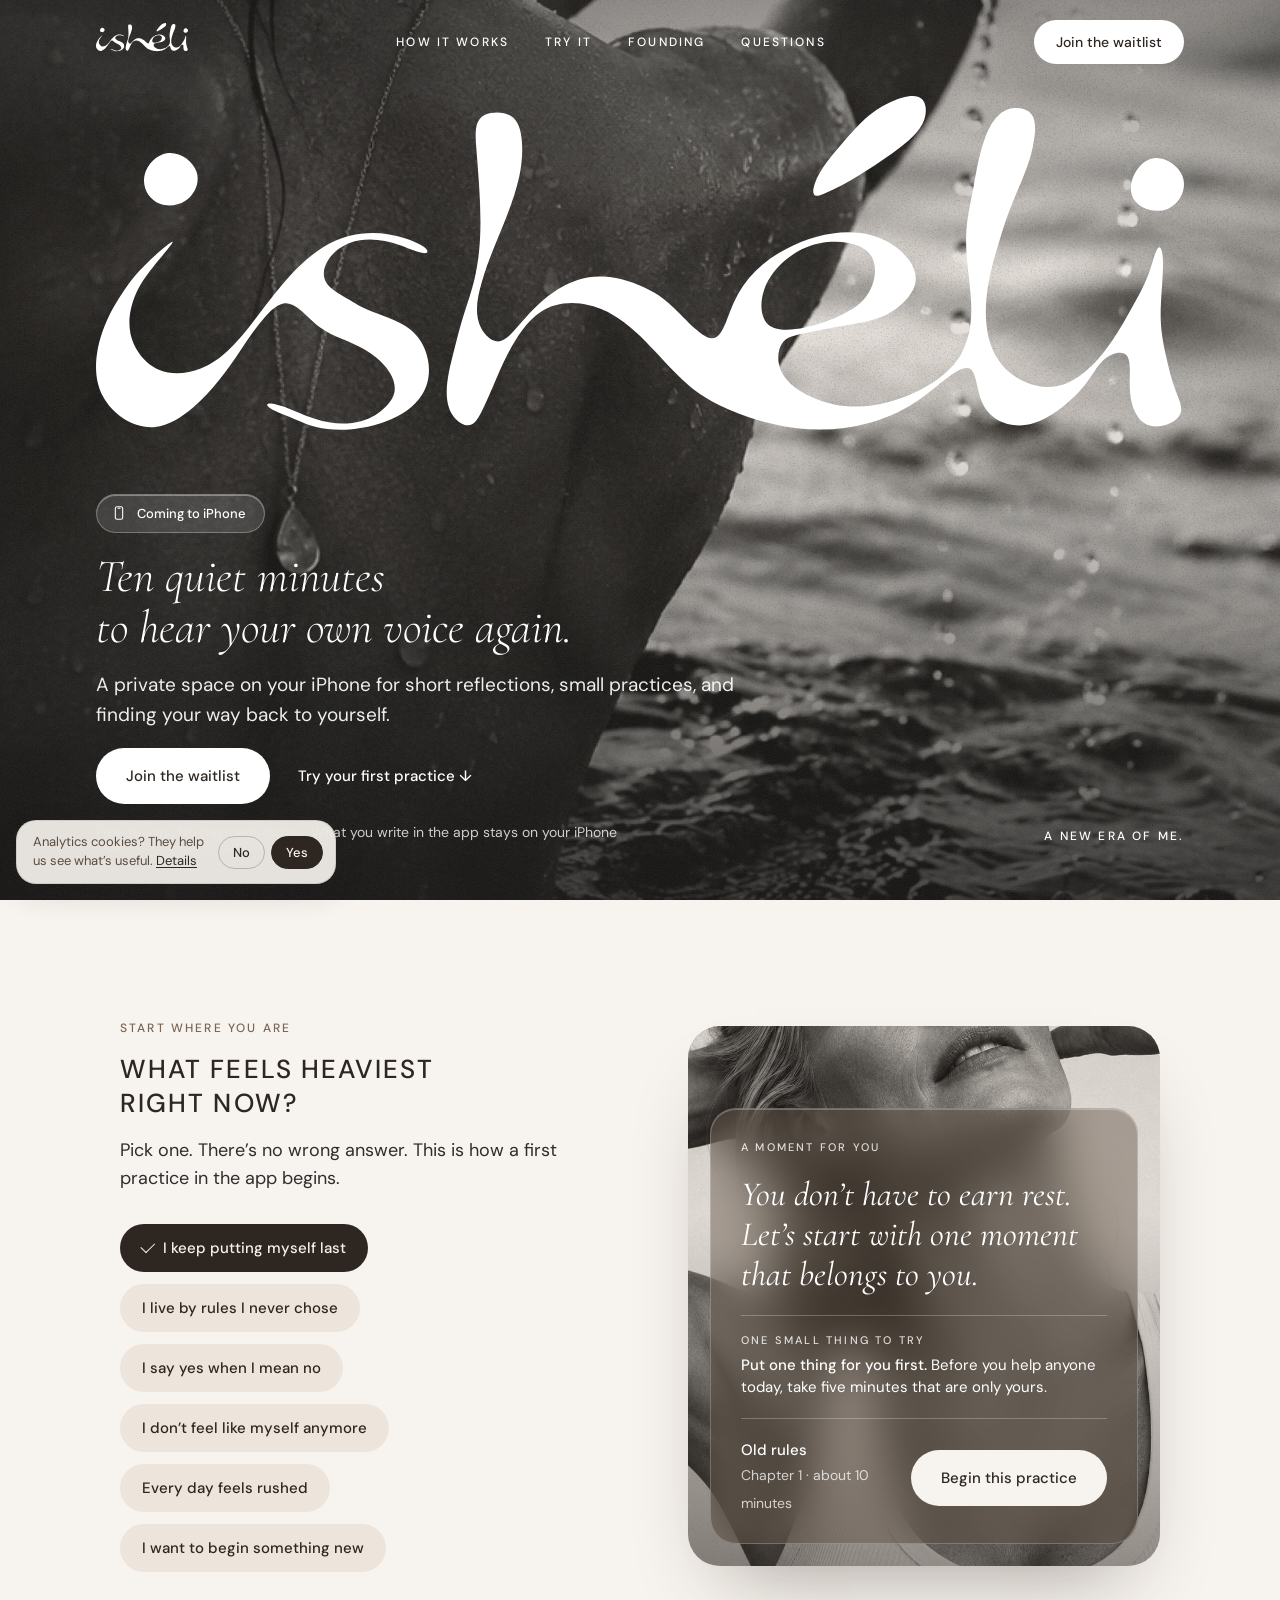
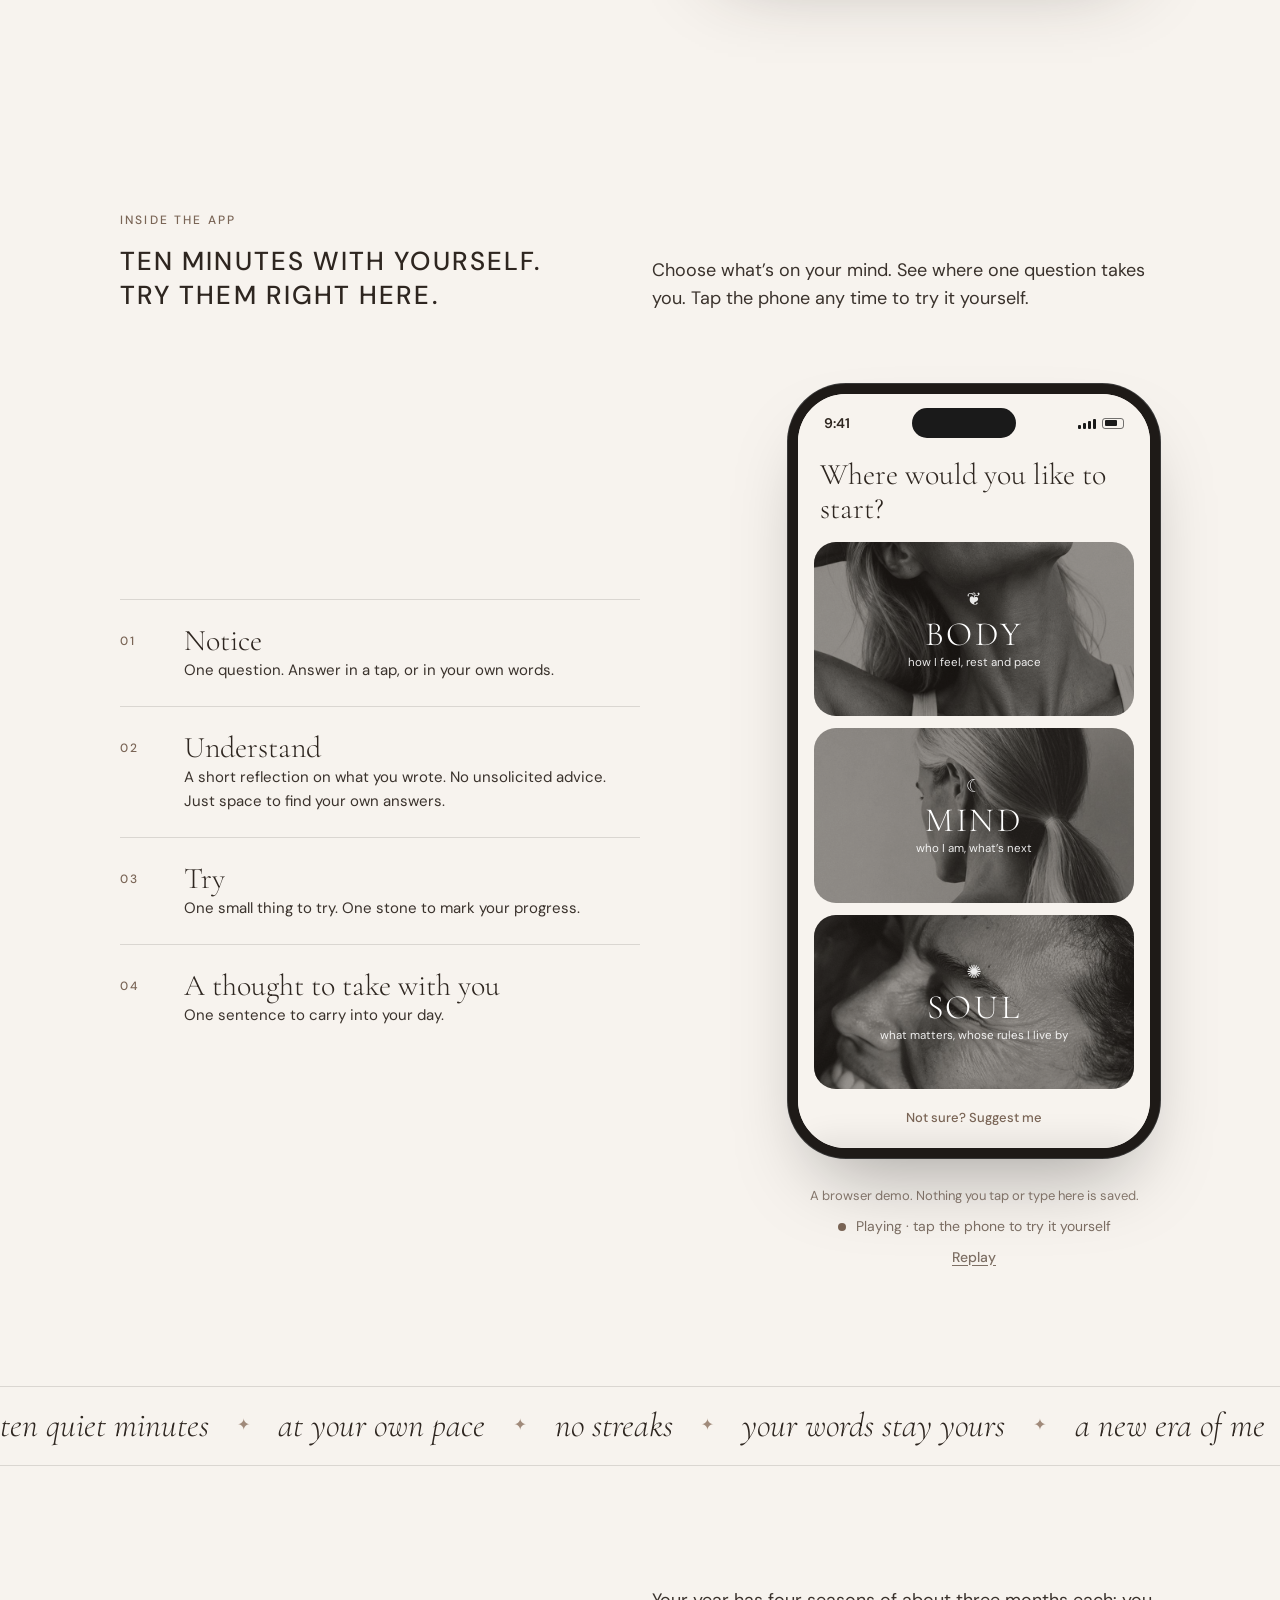
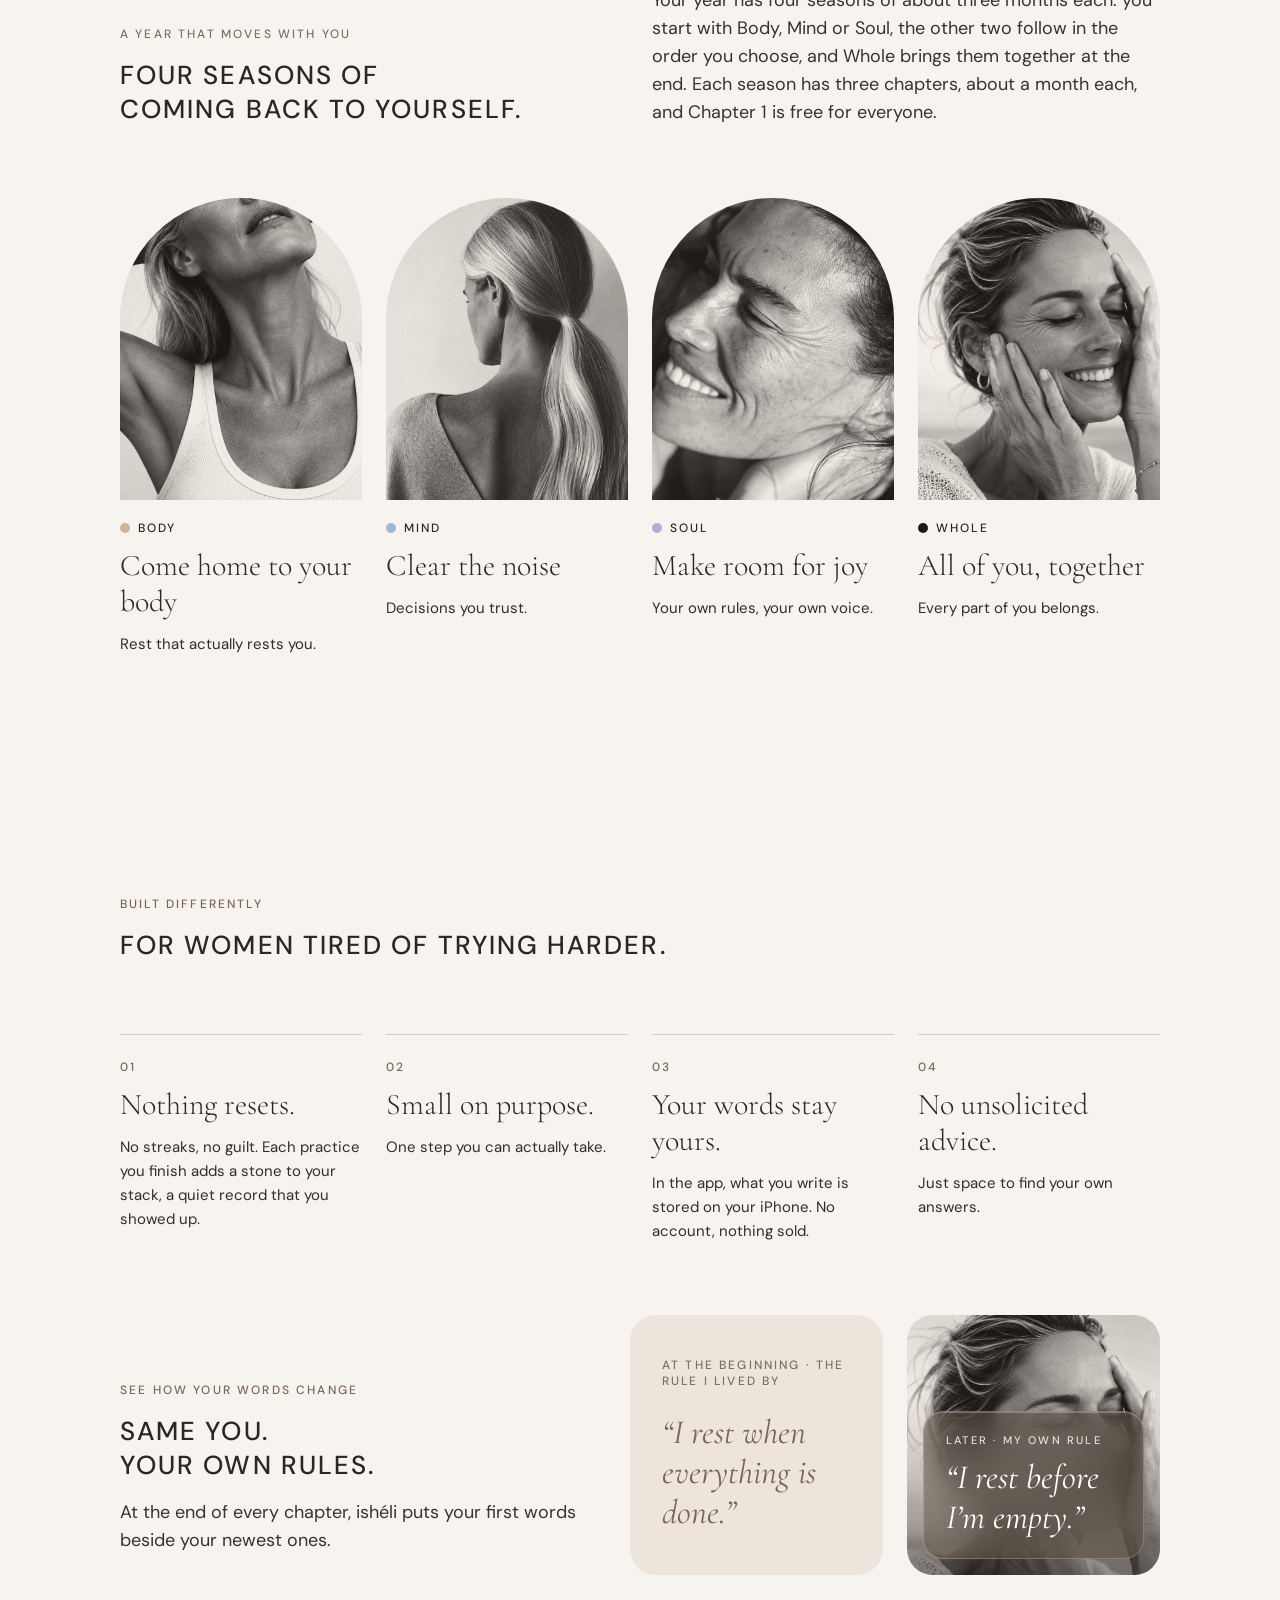
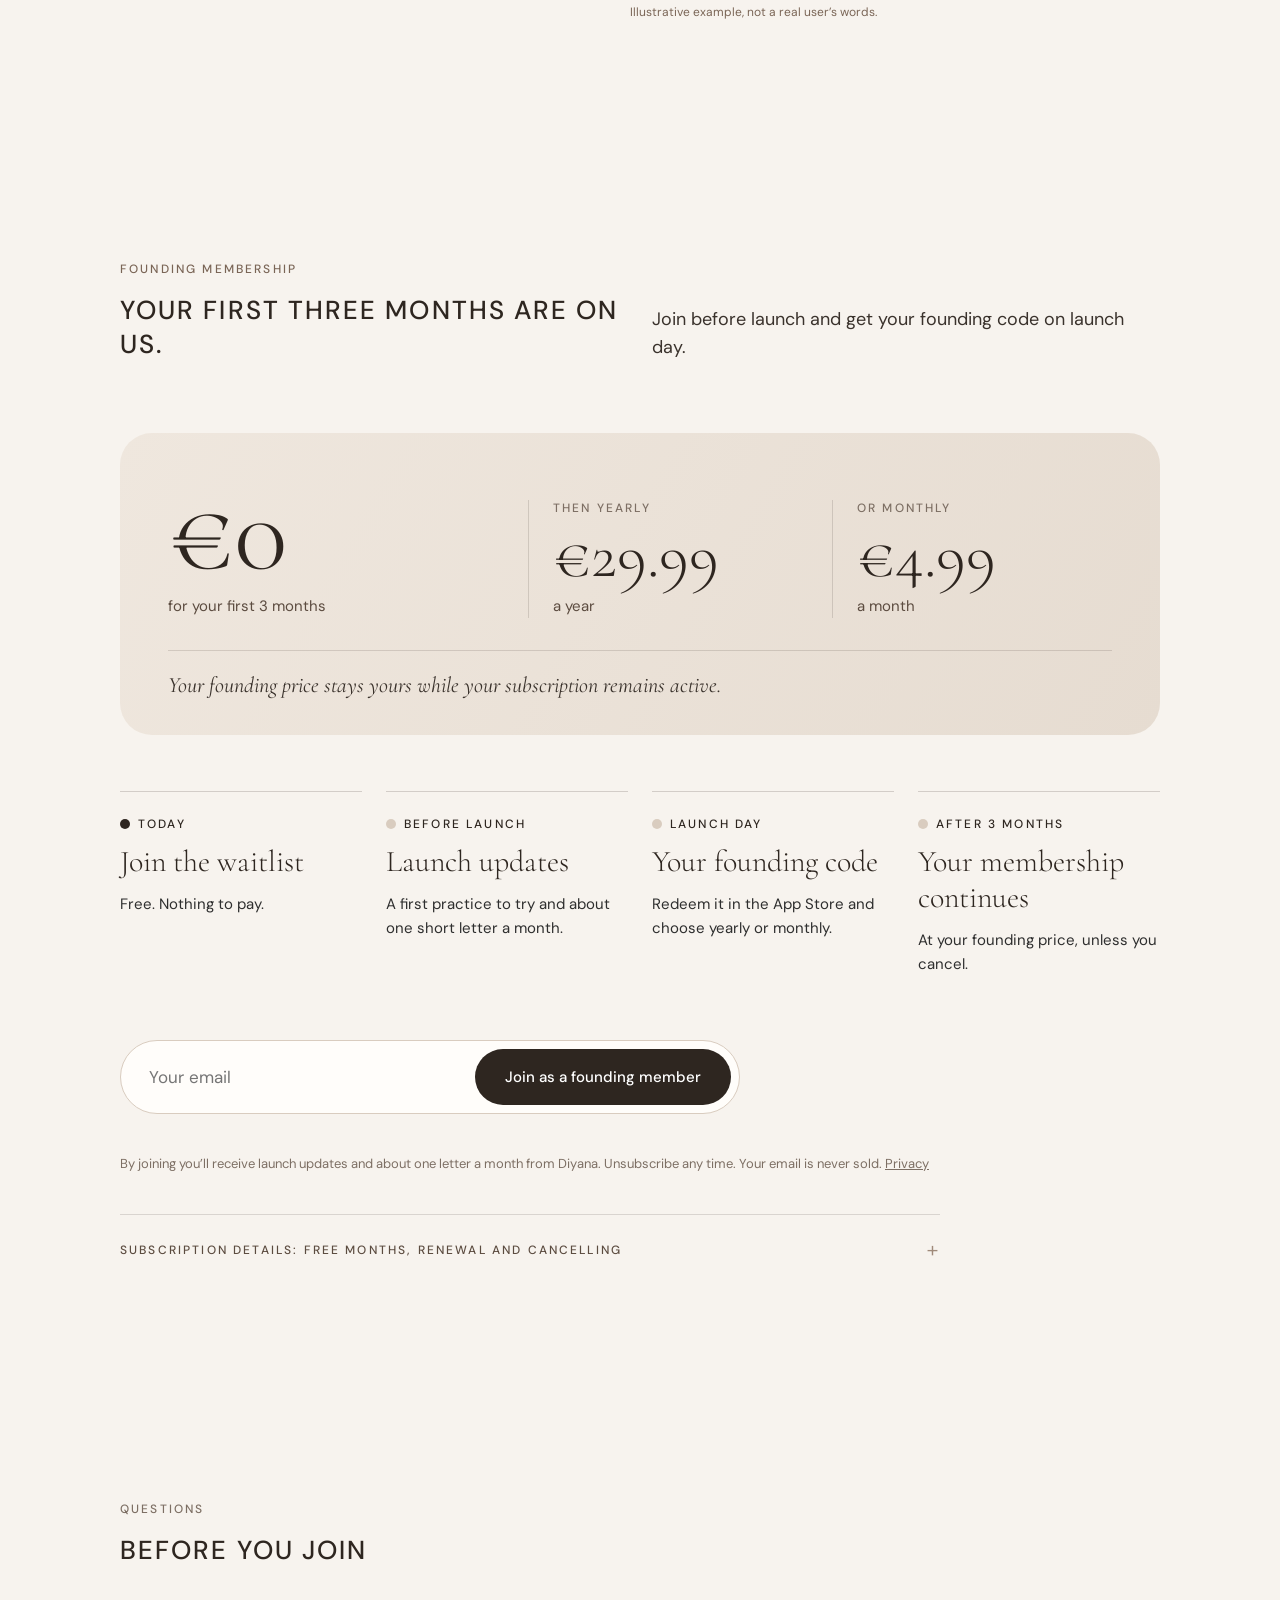
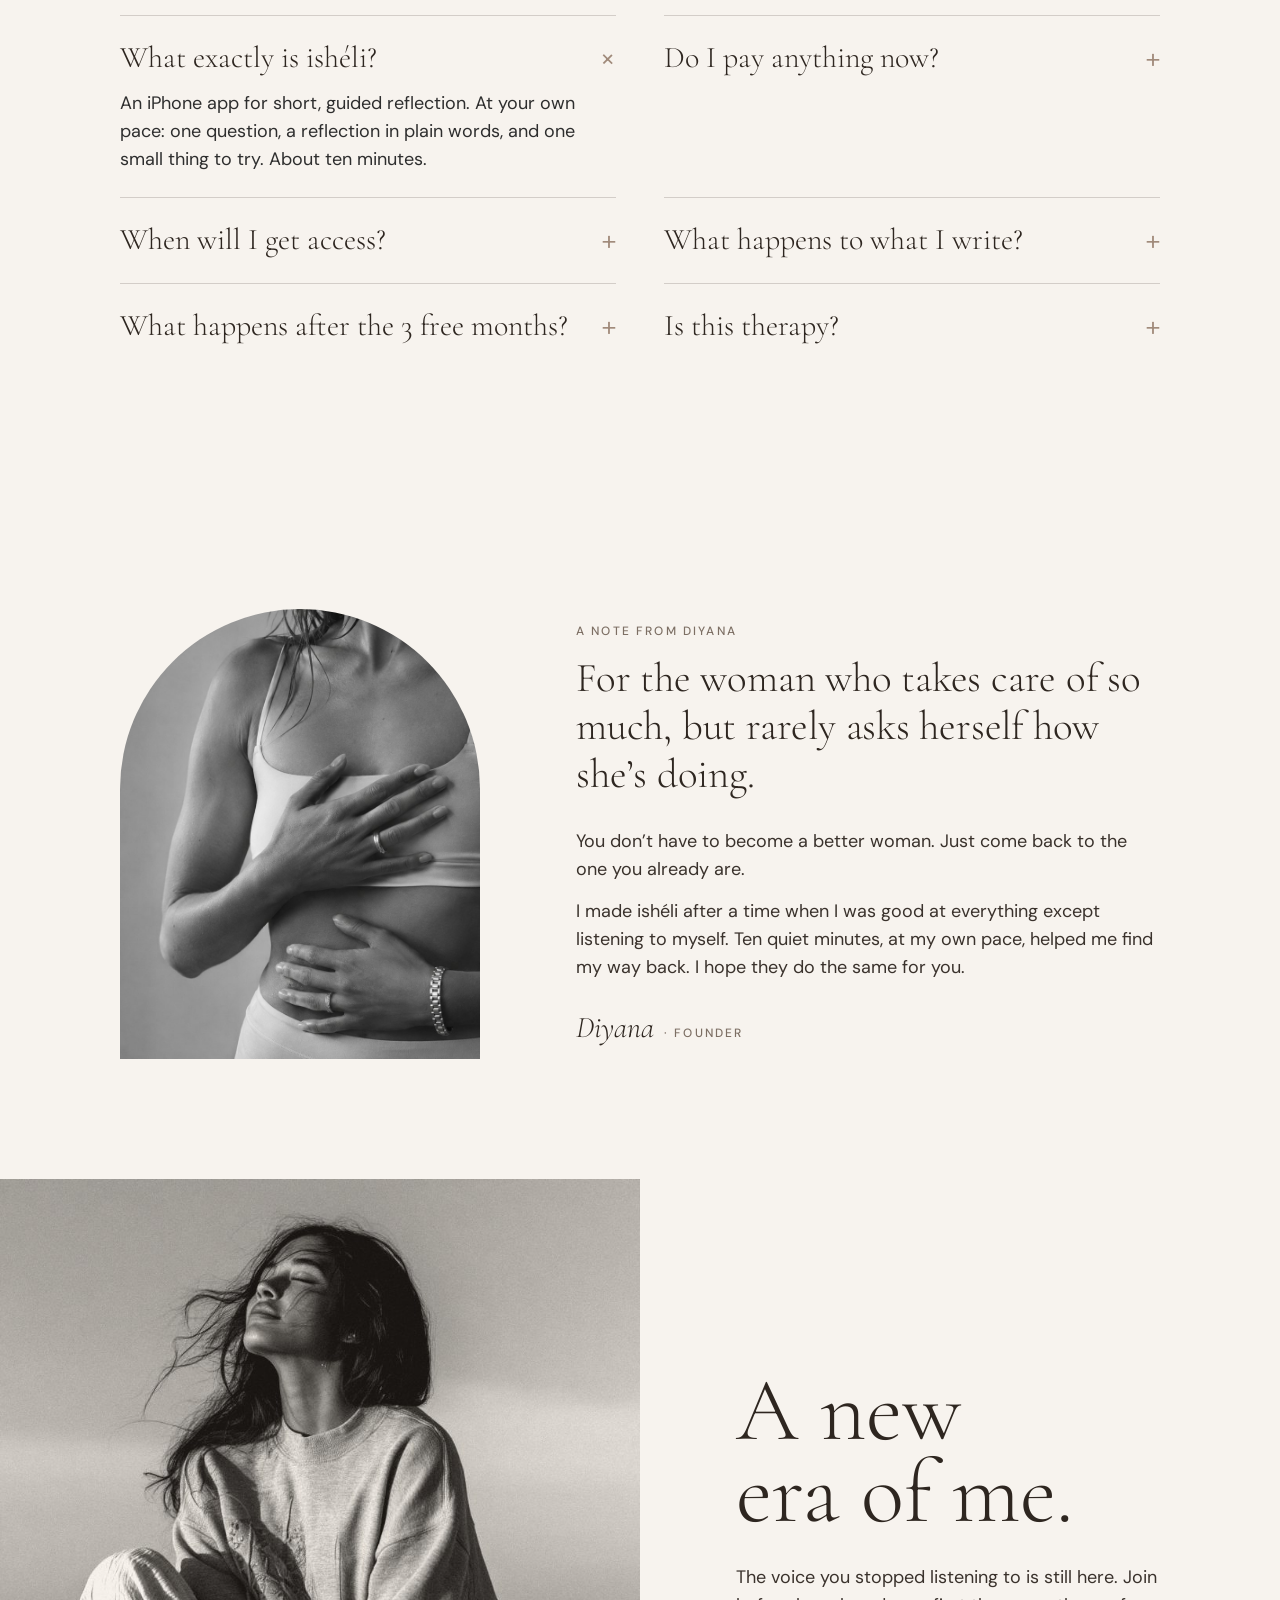
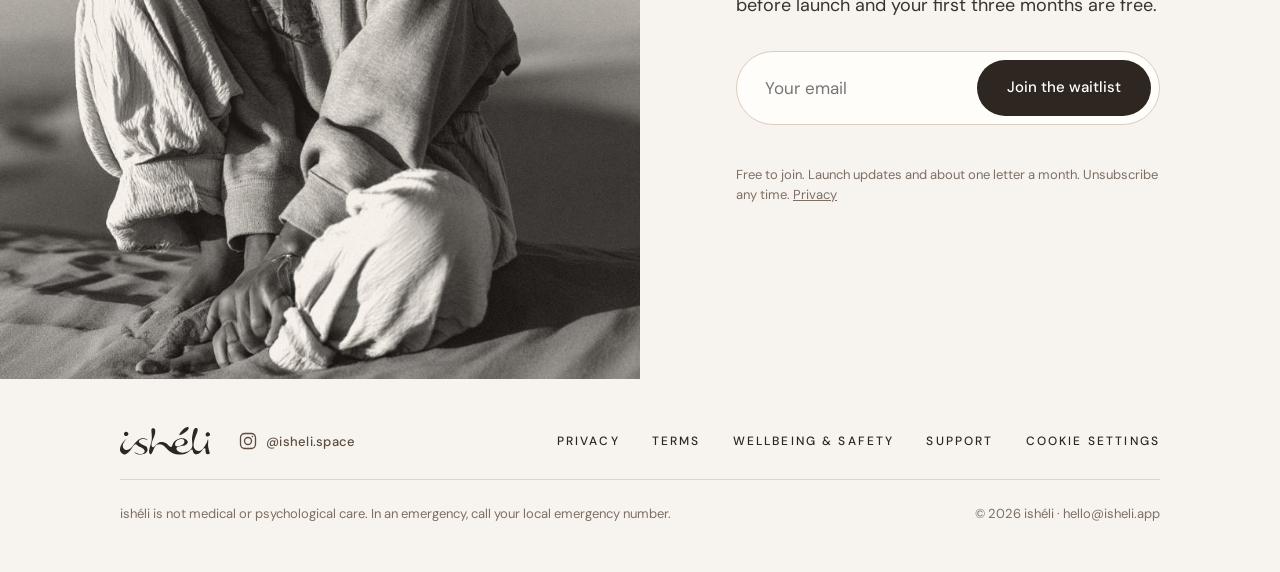
==== commit cd39e58f: "Add Instagram link to footer Links to @isheli.space.  Co-Authored-By: Claude Opus 5.5 <noreply@anthr" ====
--- a/index.html
+++ b/index.html
@@ -14,7 +14,7 @@
 <link rel="canonical" href="https://isheli.app/">
 <link rel="preload" href="assets/fonts/CormorantGaramond.woff2" as="font" type="font/woff2" crossorigin>
 <link rel="preload" href="assets/fonts/DMSans.woff2" as="font" type="font/woff2" crossorigin>
-<link rel="stylesheet" href="assets/v2.css?v=4">
+<link rel="stylesheet" href="assets/v2.css?v=5">
 <script src="assets/consent.js?v=2" defer></script>
 </head>
 <body>
@@ -401,7 +401,7 @@
 <g>
 <path d="M193.665 90.3365C192.832 88.1487 187.184 85.402 181.517 83.4983C168.489 79.1035 155.367 79.113 144.023 83.0057C123.313 90.1092 108.554 110.151 93.9939 129.254C84.4573 141.747 75.0153 153.833 61.2402 159.307C53.5957 162.338 44.6268 163.342 37.1054 160.254C28.6852 156.797 22.0909 148.197 20.1609 138.953C18.2782 129.927 20.8421 120.266 24.6359 112.841C26.178 109.819 27.9283 107.167 30.3503 103.975C36.2161 96.2278 46.027 85.2789 44.6646 85.2789C43.2266 85.2694 29.461 97.3548 22.3463 105.718C19.9527 108.531 18.316 110.927 16.6887 113.343C14.2383 116.98 11.8258 120.673 9.60249 124.746C1.39987 139.796 -4.11583 160.103 3.93541 175.399C9.70657 186.367 22.441 194.749 34.532 193.508C42.4224 192.694 50.0384 187.778 56.5949 182.228C68.175 172.425 76.4628 160.652 84.5424 148.671C87.8916 143.689 91.2124 138.678 95.3657 133.337C99.6042 127.881 104.713 122.085 109.585 121.251C116.861 120.01 123.597 129.804 131.052 135.363C134.931 138.252 139.009 139.995 143.247 141.776C150.277 144.731 157.779 147.799 164.184 153.179C170.788 158.72 176.228 166.723 174.289 173.95C173.125 178.288 169.293 182.351 165.083 185.287C154.222 192.845 140.759 192.892 128.365 188.914C120.229 186.31 112.556 181.963 105.252 180.343C102.897 179.822 100.579 179.576 100.162 180.286C99.9353 180.684 100.295 181.356 101.071 182.038C103.01 183.724 107.58 185.448 111.44 187.02C118.365 189.843 123.001 192.173 128.678 193.574C149.813 198.774 185.386 191.14 193.069 169.763C196.919 159.051 193.769 144.882 184.1 136.86C176.853 130.846 165.944 128.279 158.186 124.746C154.478 123.051 151.488 121.147 147.552 118.855C142.812 116.108 136.719 112.812 134.364 108.588C130.967 102.469 135.414 94.4188 141.535 89.6736C151.412 82.0113 165.651 82.9773 177.449 87.0973C180.769 88.2623 183.901 89.6736 187.156 90.7439C189.502 91.511 191.914 92.1077 193.021 91.7762C193.731 91.5678 193.911 90.9711 193.665 90.3365ZM618.299 36.4445C609.585 37.8652 602.934 50.0738 605.64 58.0108C608.176 65.4647 618.961 69.1586 626.587 66.0236C633.654 63.1159 638.016 54.3548 635.31 47.0714C632.916 40.6308 624.997 35.3458 618.299 36.4445ZM41.2871 33.5178C35.3362 34.5407 29.9718 40.091 28.4865 45.878C26.6605 53.0099 30.7193 60.5018 37.3514 63.0212C41.9494 64.7544 47.7773 64.1008 52.0915 61.3731C57.768 57.7929 60.8239 50.6136 58.8276 44.4572C56.6611 37.761 48.5436 32.2771 41.2871 33.5178ZM622.641 89.361C622.339 88.7264 621.96 88.2529 621.506 88.3855C620.995 88.537 620.39 89.4747 619.832 90.7439C618.763 93.1591 617.835 96.7677 616.776 100.092C613.881 109.147 609.964 116.07 606.047 123.117C601.913 130.552 597.788 138.129 592.357 145.649C584.438 156.646 573.747 167.547 561.505 169.744C548.969 171.989 534.806 165.122 527.389 154.107C519.092 141.775 519.262 124.235 521.769 109.743C523.065 102.261 524.986 95.5837 527.086 88.4423C529.13 81.4714 531.344 74.0458 534.002 67.0275C539.414 52.6879 546.633 40.0057 548.667 24.2169C549.442 18.1363 549.452 11.6011 544.892 8.74071C542.498 7.23476 538.846 6.74227 535.724 7.22531C526.755 8.59866 522.063 17.9658 519.092 26.6416C515.894 36.0088 514.692 44.5615 512.942 53.7866C511.324 62.3013 509.234 71.3843 508.798 80.4958C508.013 96.7771 512.488 113.153 511.655 128.79C511.164 138.044 508.817 147.032 503.585 154.429C497.653 162.811 488.032 169.138 478.088 173.704C458.646 182.626 437.974 184.776 418.617 176.1C409.582 172.046 400.84 165.643 399.184 156.257C398.295 151.218 399.449 145.327 403.205 142.42C405.23 140.857 408.011 140.156 410.783 139.502C421.455 136.983 432.118 135.041 442.212 133.384C448.608 132.333 454.786 131.395 461.059 128.364C469.668 124.216 478.457 116.155 479.261 107.963C480.009 100.357 473.869 92.657 466.64 87.6088C448.504 74.9645 423.546 79.0846 404.047 89.1526C390.281 96.2467 379.241 106.305 372.646 121.308C368.531 130.685 366.147 141.984 359.997 141.652C353.63 141.311 343.232 128.535 335.049 121.261C330.924 117.605 327.357 115.341 323.251 113.257C313.307 108.199 300.185 104.174 288.283 105.908C281.831 106.855 275.729 109.488 270.317 112.822C262.029 117.927 255.35 124.642 247.866 133.337C243.779 138.082 239.455 143.414 234.99 143.48C231.187 143.547 227.289 139.787 225.103 135.524C220.969 127.455 223.012 117.586 225.538 108.9C227.487 102.157 229.73 96.1235 232.189 89.9577C237.686 76.1484 244.309 61.6762 247.431 47.204C248.86 40.574 249.56 33.9535 249.011 26.6511C248.566 20.6462 247.27 14.1963 242.161 11.3359C238.027 9.03437 231.414 9.08172 227.478 10.976C221.215 13.9974 221.707 21.6976 222.274 29.3978C224.28 56.2397 227.289 83.1193 221.026 108.162C219.408 114.631 217.175 120.976 215.283 127.048C213.003 134.369 211.234 141.292 209.171 149.381C205.727 162.859 201.441 179.585 210.297 188.801C212.87 191.472 216.551 193.508 219.54 192.116C222.473 190.742 224.753 186.064 226.608 182.095C230.089 174.67 232.104 169.716 234.725 163.683C240.146 151.181 248.188 134.019 259.976 126.243C272.133 118.22 288.264 120.152 301.547 127.569C320.961 138.404 334.292 160.946 352.438 173.789C357.812 177.596 363.602 180.542 369.59 183.146C390.792 192.353 414.322 197.117 437.482 194.133C450.964 192.4 464.323 188.043 475.581 181.309C480.576 178.326 485.165 174.869 490.378 170.635C498.335 164.194 507.748 155.954 511.901 160.197C514.759 163.124 515.118 171.98 517.786 178.505C522.337 189.644 533.614 193.991 544.088 192.277C551.041 191.14 557.636 187.323 563.482 182.995C570.219 178.003 575.952 172.33 580.928 165.16C584.192 160.453 587.135 155.111 591.78 152.27C594.883 150.366 598.753 149.58 601.071 150.574C606.104 152.724 603.852 163.219 604.533 172.671C605.281 183.071 609.567 192.201 618.148 193.139C624.051 193.792 631.979 190.553 633.957 185.922C635.594 182.114 633.2 177.369 631.346 172.595C628.678 165.7 627.107 158.758 625.66 152.222C624.165 145.469 622.802 139.152 622.537 131.329C622.045 116.231 625.678 95.5458 622.641 89.361ZM452.988 93.1212C457.605 99.8743 455.391 111.353 449.299 118.58C445.94 122.568 441.399 125.257 436.716 127.587C429.752 131.044 422.486 133.715 414.454 135.363C406.299 137.04 397.368 137.684 392.807 133.412C388.446 129.311 388.105 120.702 390.641 113.267C393.035 106.229 398.002 100.253 403.489 95.6405C409.232 90.8196 415.533 87.4951 423.234 86.027C434.133 83.9433 447.832 85.5725 452.988 93.1212ZM483.452 2.34753C480.113 -1.89564 471.74 0.330168 464.937 3.38942C452.44 8.987 445.211 17.3786 436.498 27.4372C430.244 34.6544 423.224 42.7429 420.377 50.8031C419.061 54.5064 418.636 58.2002 421.237 58.3139C422.344 58.3517 424 57.7551 425.646 57.0921C434.464 53.5498 442.979 48.3879 450.841 43.4249C457.605 39.1438 463.887 35.0143 470.614 29.7388C476.915 24.7852 483.623 18.8278 484.947 11.2791C485.524 7.99252 485.08 4.41229 483.452 2.34753Z" fill-rule="evenodd" clip-rule="evenodd" fill="currentColor"/>
 </g>
-</svg></span><nav><a href="privacy.html">Privacy</a><a href="terms.html">Terms</a><a href="wellbeing.html">Wellbeing &amp; safety</a><a href="support.html">Support</a><a href="#" data-consent-settings>Cookie settings</a></nav></div>
+</svg><a class="foot-ig" href="https://www.instagram.com/isheli.space/" target="_blank" rel="noopener" aria-label="ishéli on Instagram (opens in a new tab)"><svg viewBox="0 0 24 24" width="20" height="20" aria-hidden="true" fill="none" stroke="currentColor" stroke-width="1.6"><rect x="3" y="3" width="18" height="18" rx="5"/><circle cx="12" cy="12" r="4.2"/><circle cx="17.4" cy="6.6" r="1" fill="currentColor" stroke="none"/></svg><span>@isheli.space</span></a></span><nav><a href="privacy.html">Privacy</a><a href="terms.html">Terms</a><a href="wellbeing.html">Wellbeing &amp; safety</a><a href="support.html">Support</a><a href="#" data-consent-settings>Cookie settings</a></nav></div>
     <div class="foot-legal"><p>ishéli is not medical or psychological care. In an emergency, call your local emergency number.</p><p>© 2026 ishéli · hello@isheli.app</p></div>
   </div>
 </footer>
--- a/assets/v2.css
+++ b/assets/v2.css
@@ -690,3 +690,9 @@
 @media (max-width:520px){.consent{left:10px;right:10px;bottom:10px;max-width:none;flex-wrap:nowrap}.consent p{flex:1 1 auto;font-size:12.5px}}
 @media (prefers-reduced-motion:reduce){.consent{transition:none}}
 @media print{.consent{display:none}}
+
+/* footer Instagram link */
+.foot-wm{display:flex;align-items:center;gap:28px}
+.foot-ig{display:inline-flex;align-items:center;gap:8px;color:#5C4C40;text-decoration:none;font:500 13px var(--sans);letter-spacing:.02em}
+.foot-ig:hover{color:#2E2620}
+.foot-ig:focus-visible{outline:2px solid #2E2620;outline-offset:4px;border-radius:6px}
